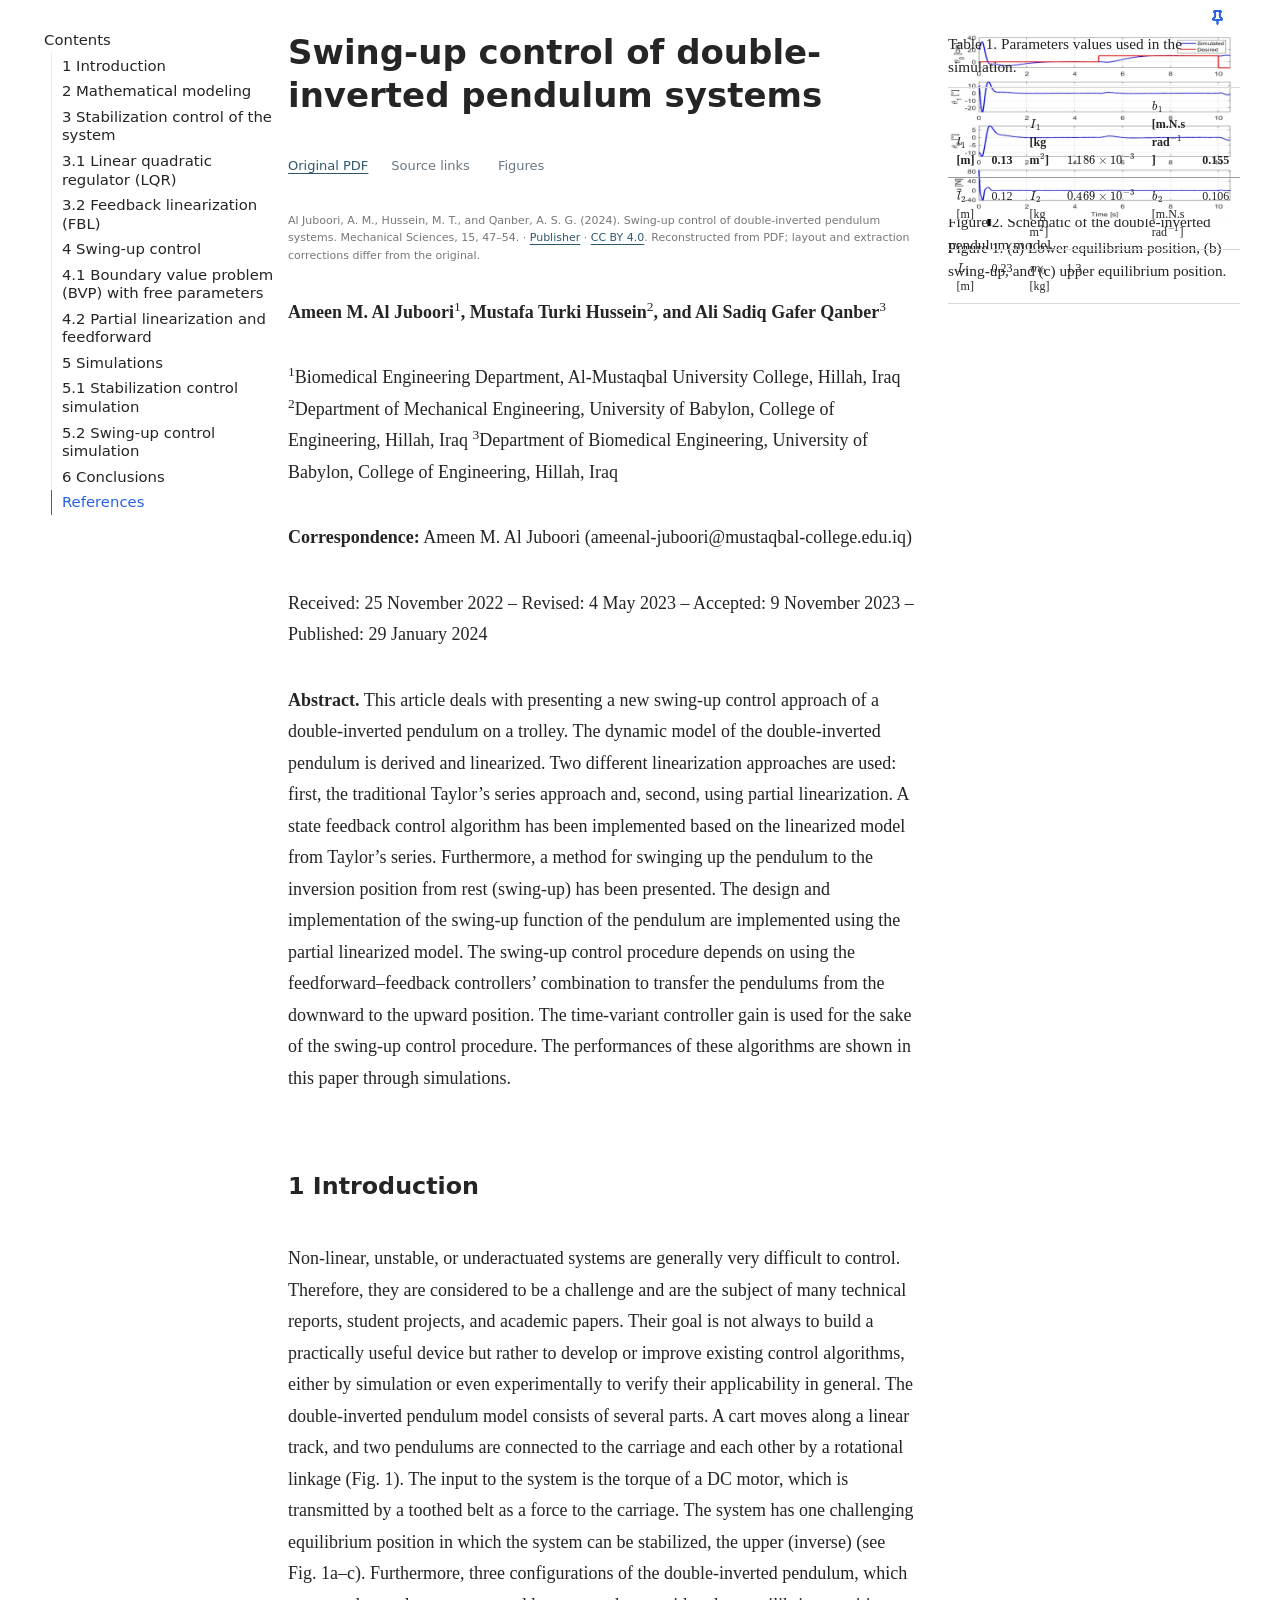
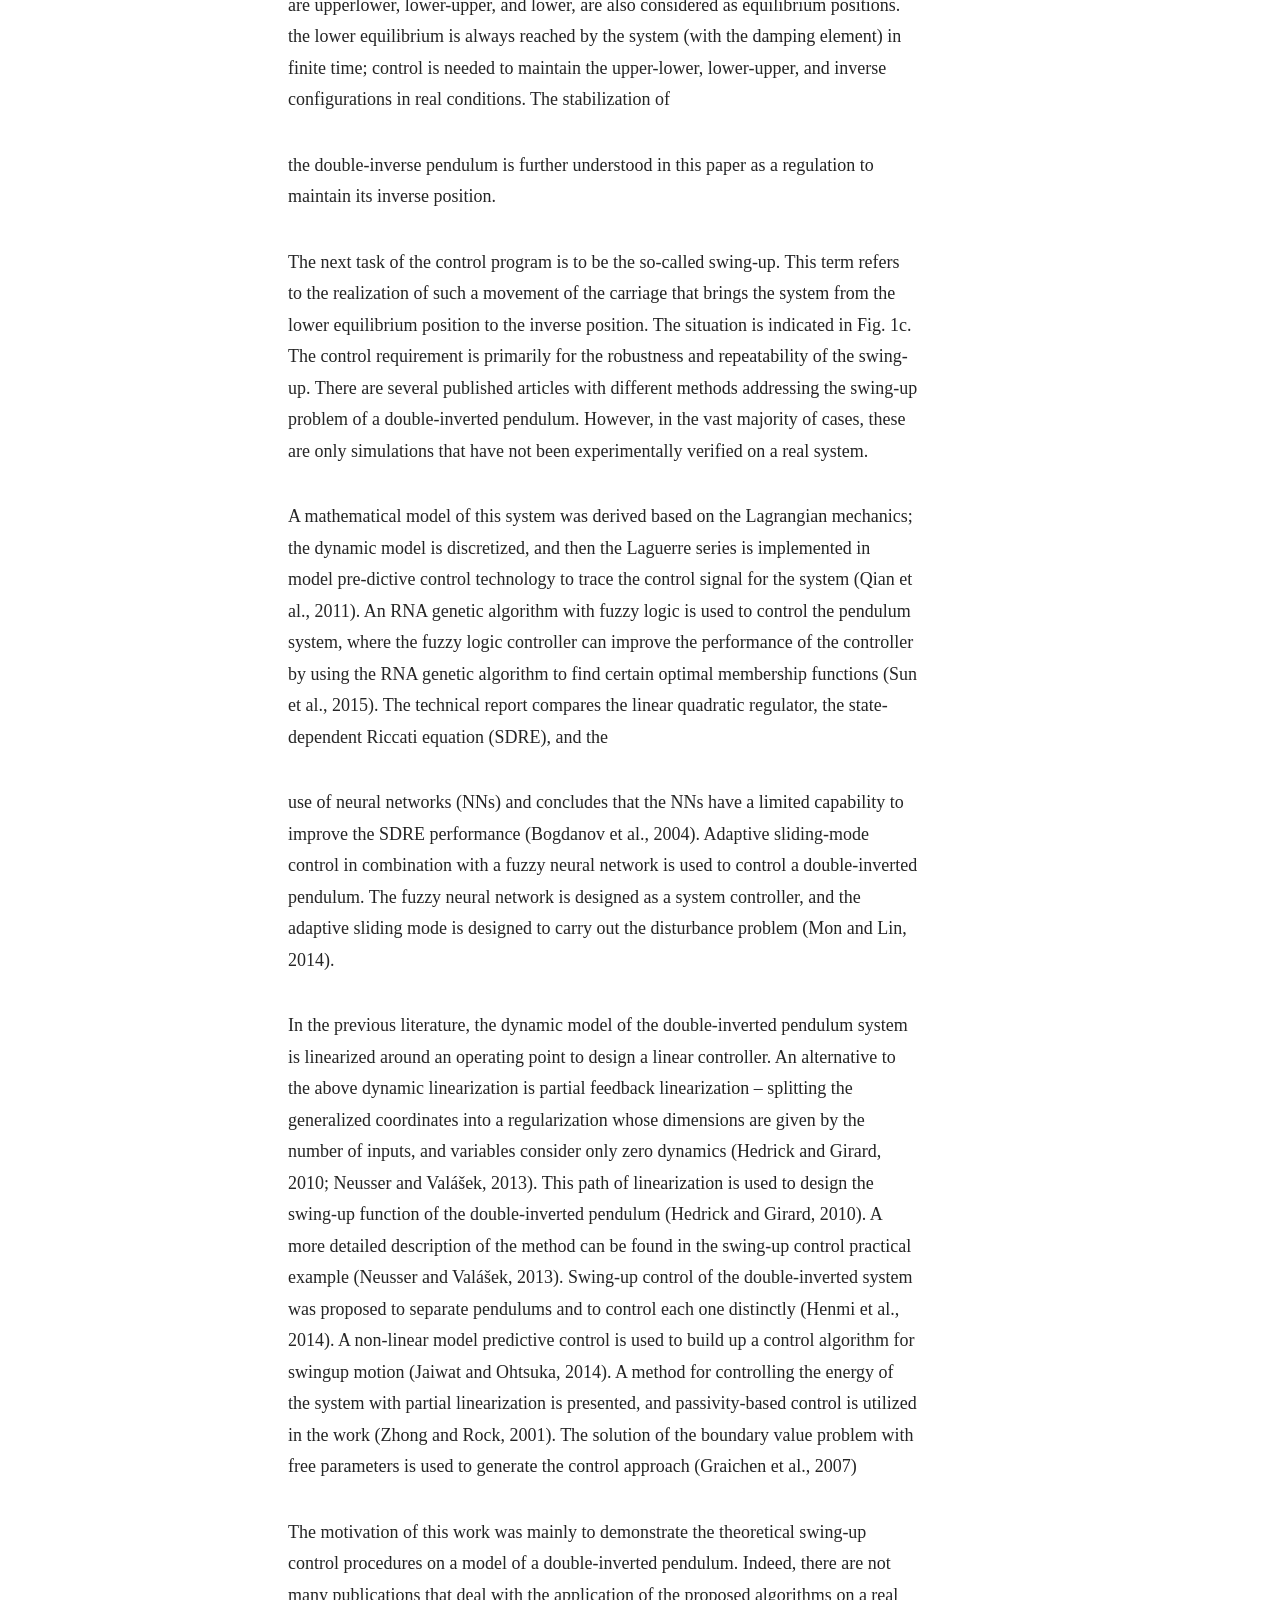
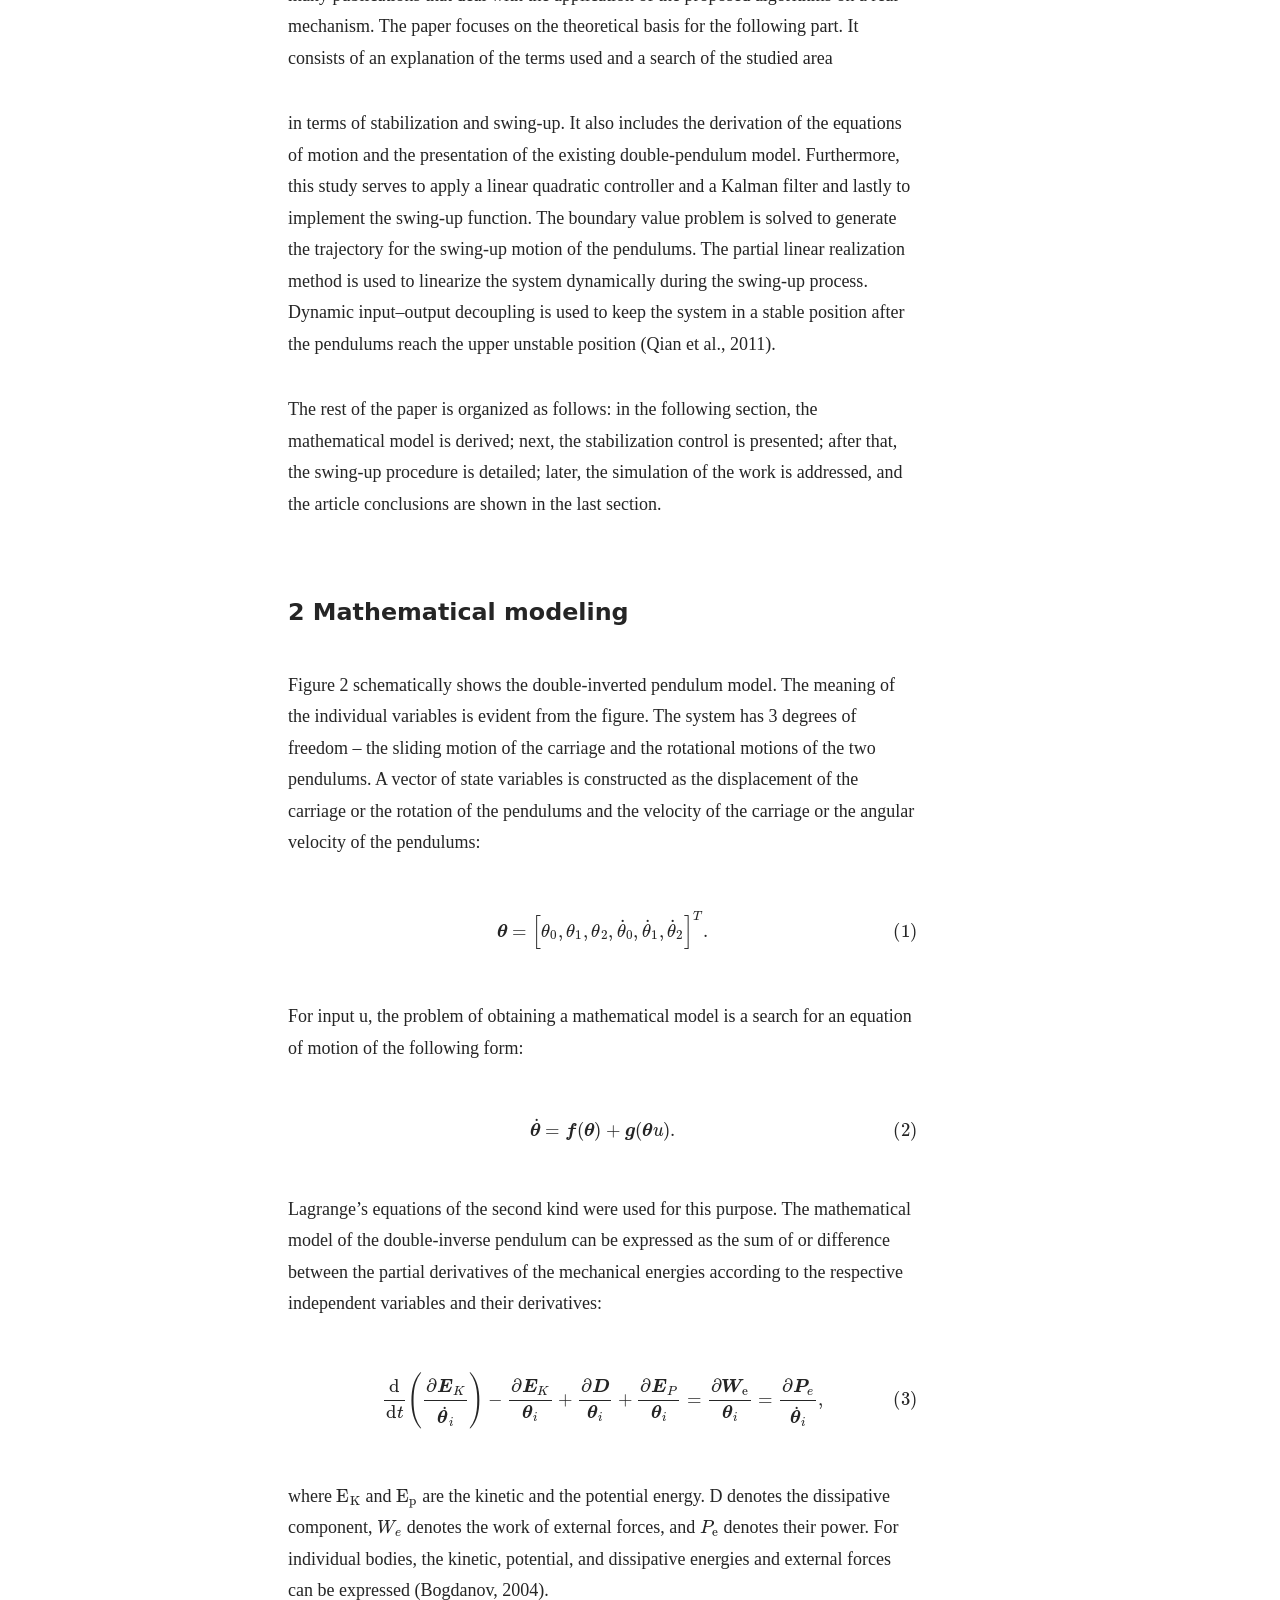
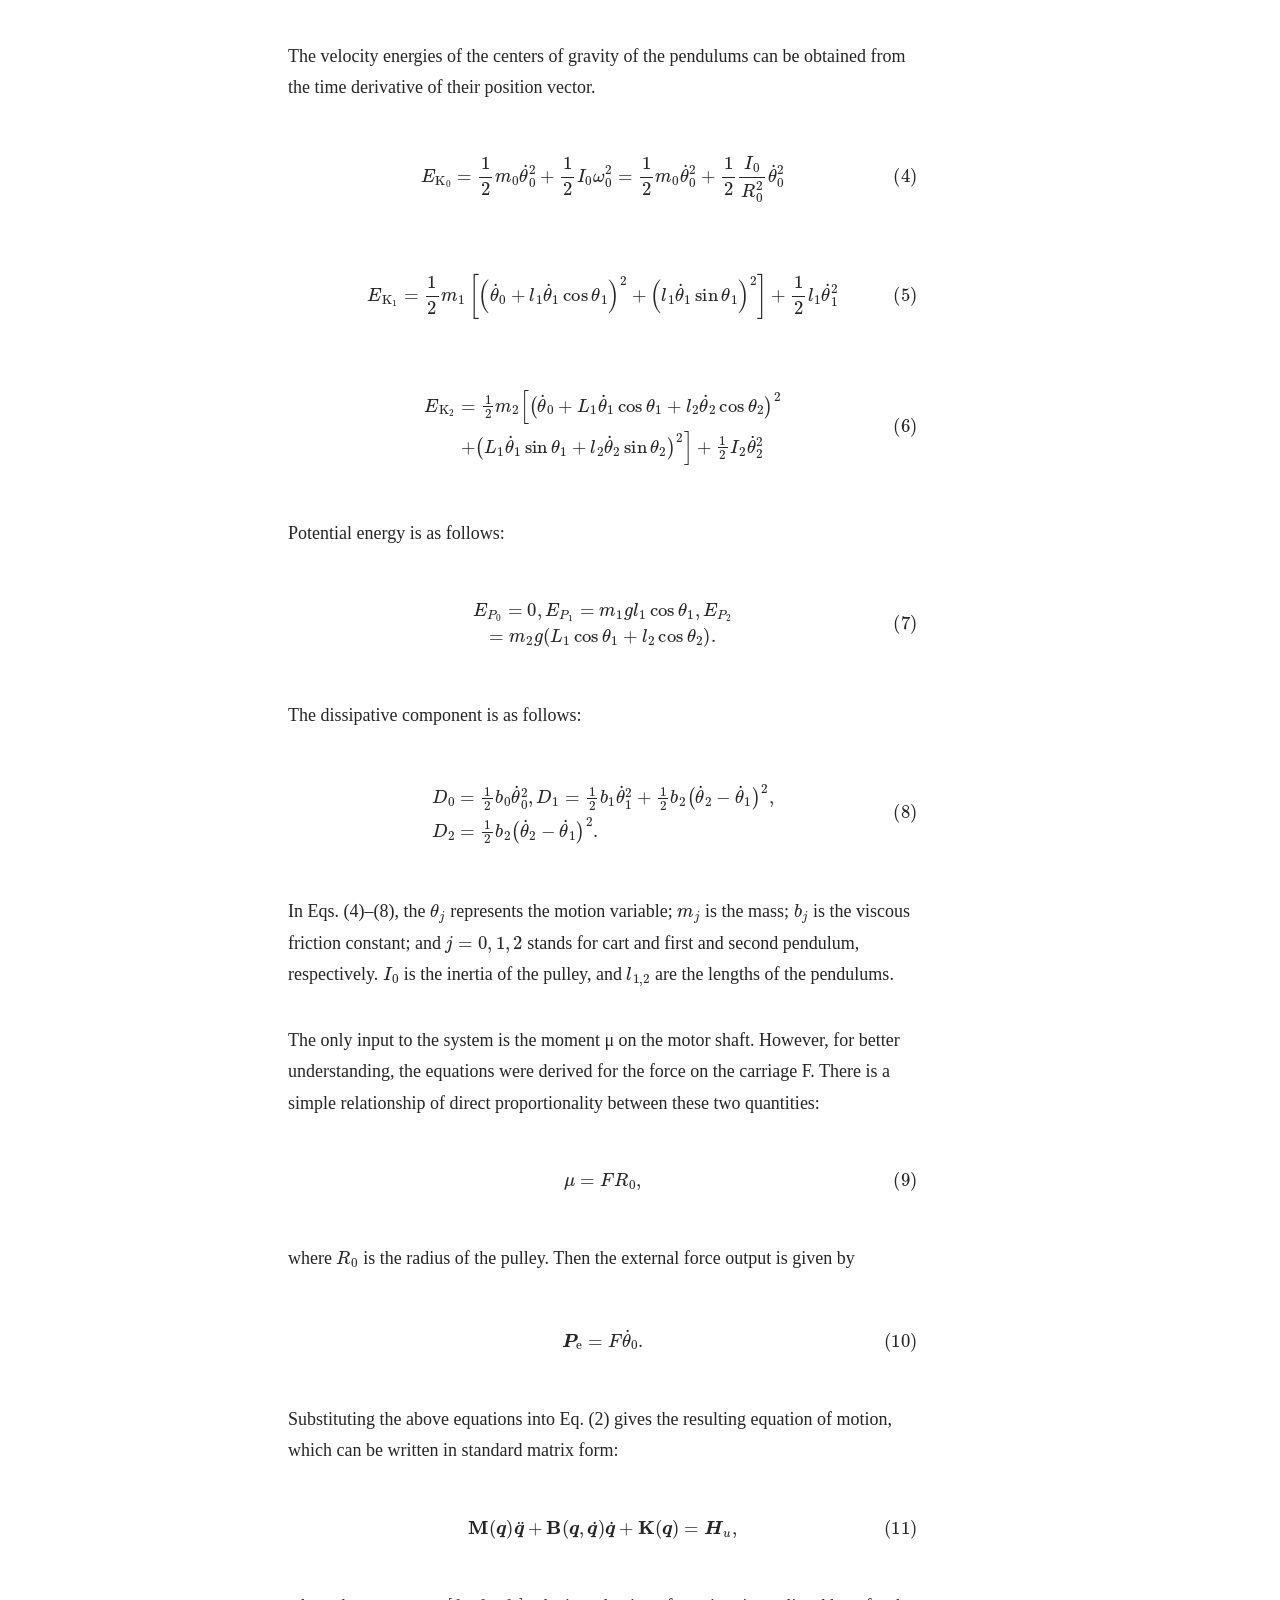
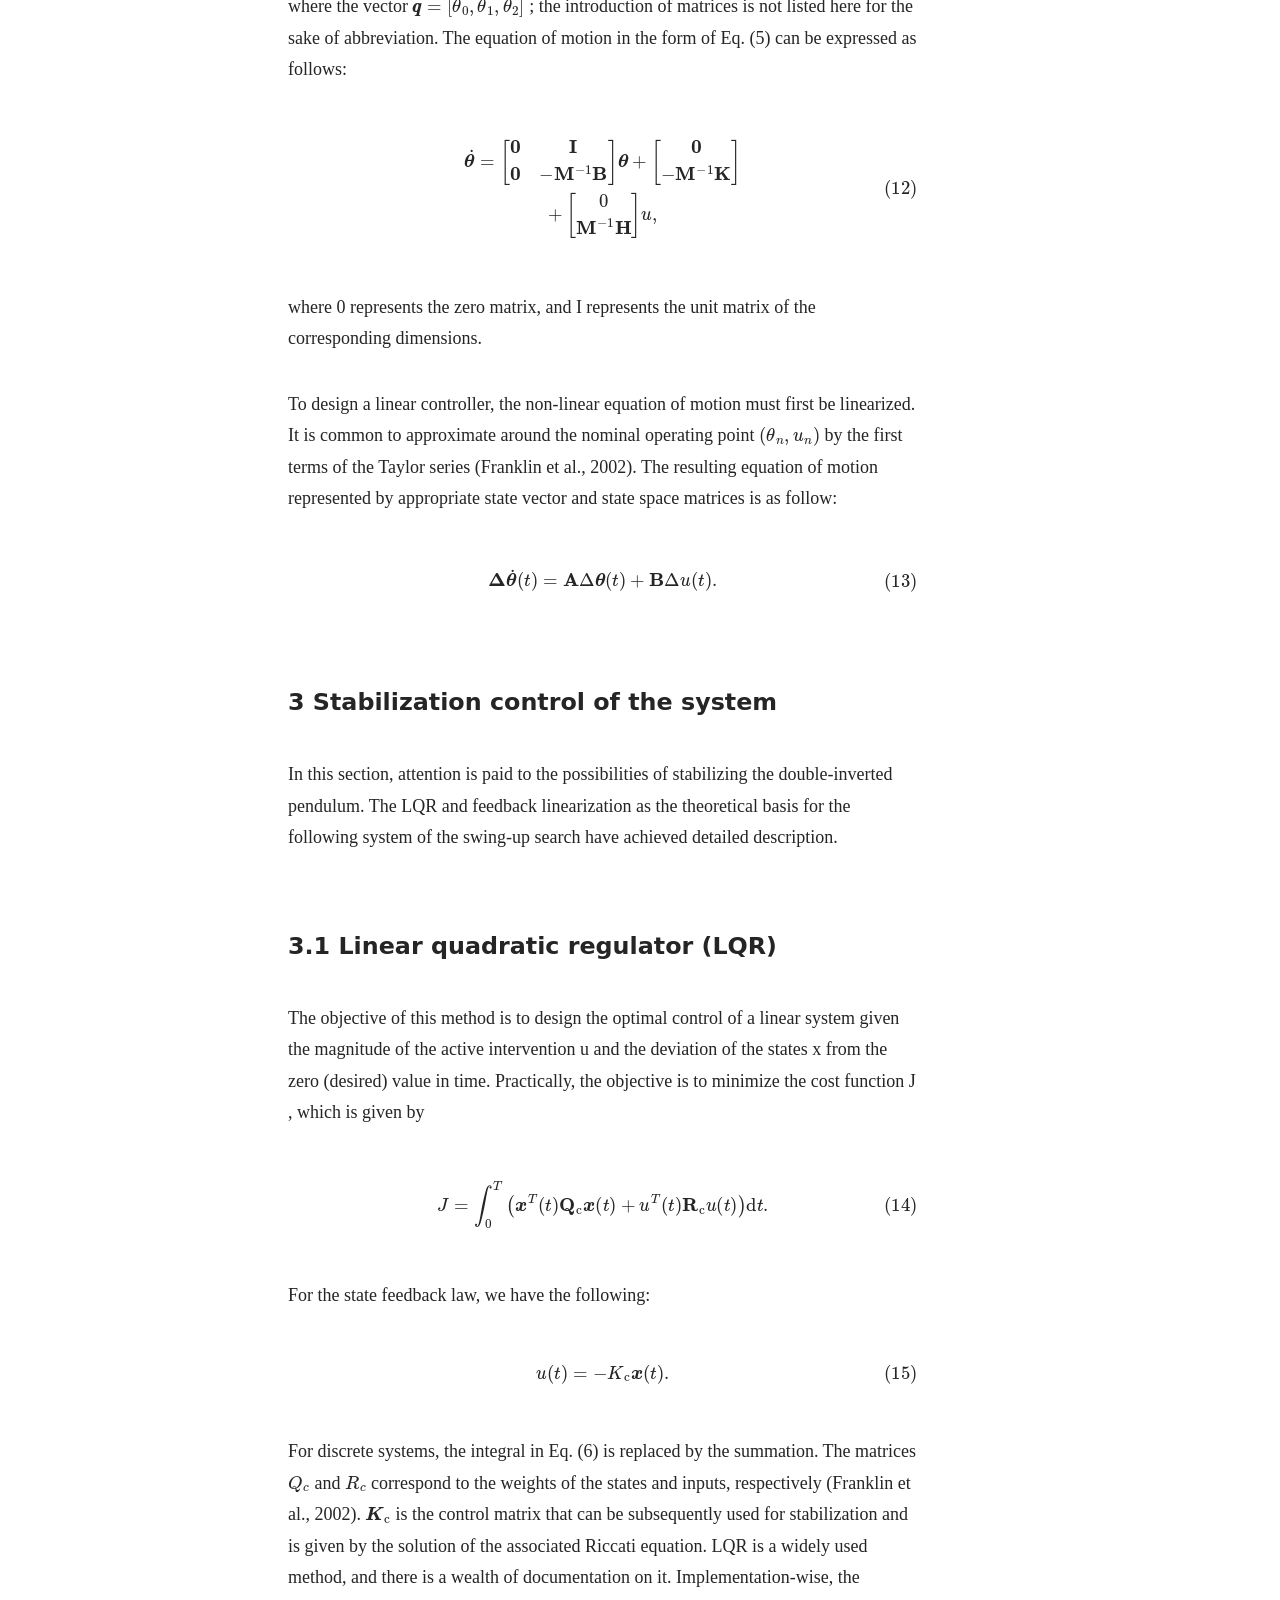
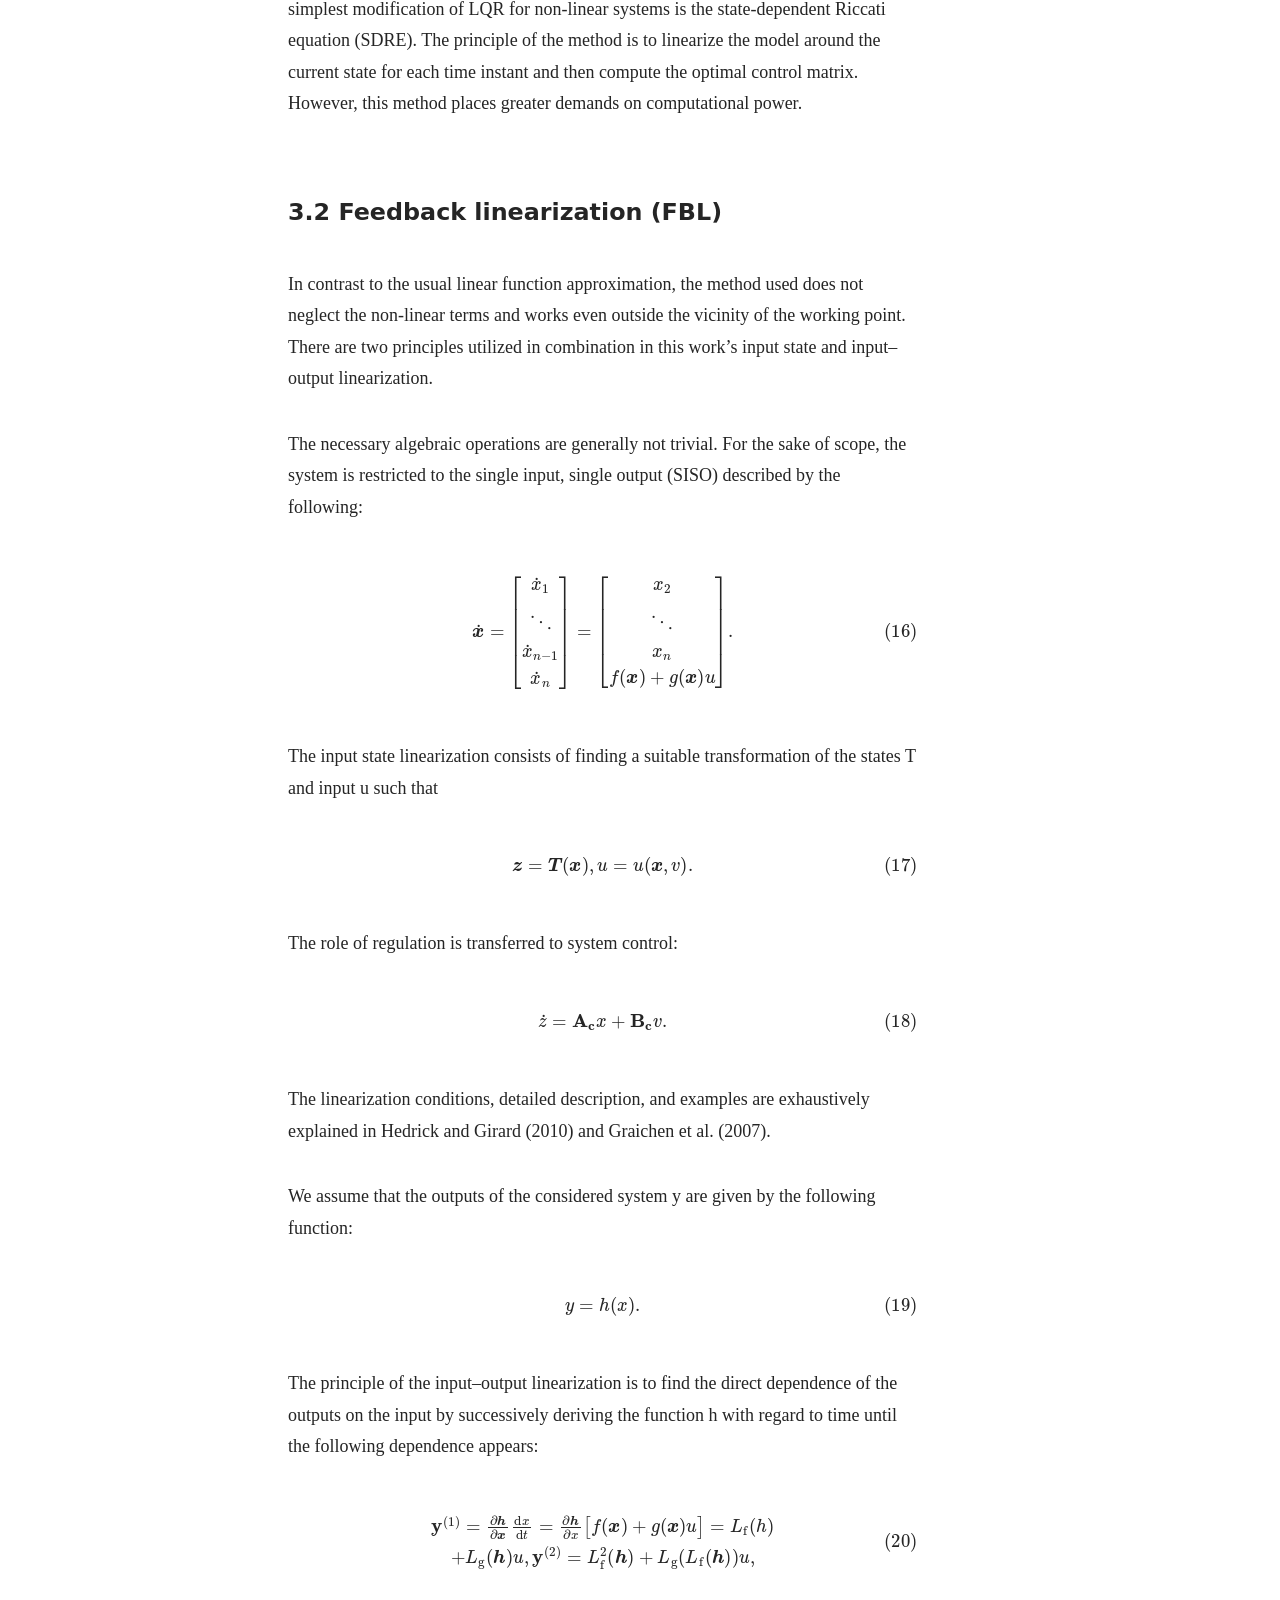
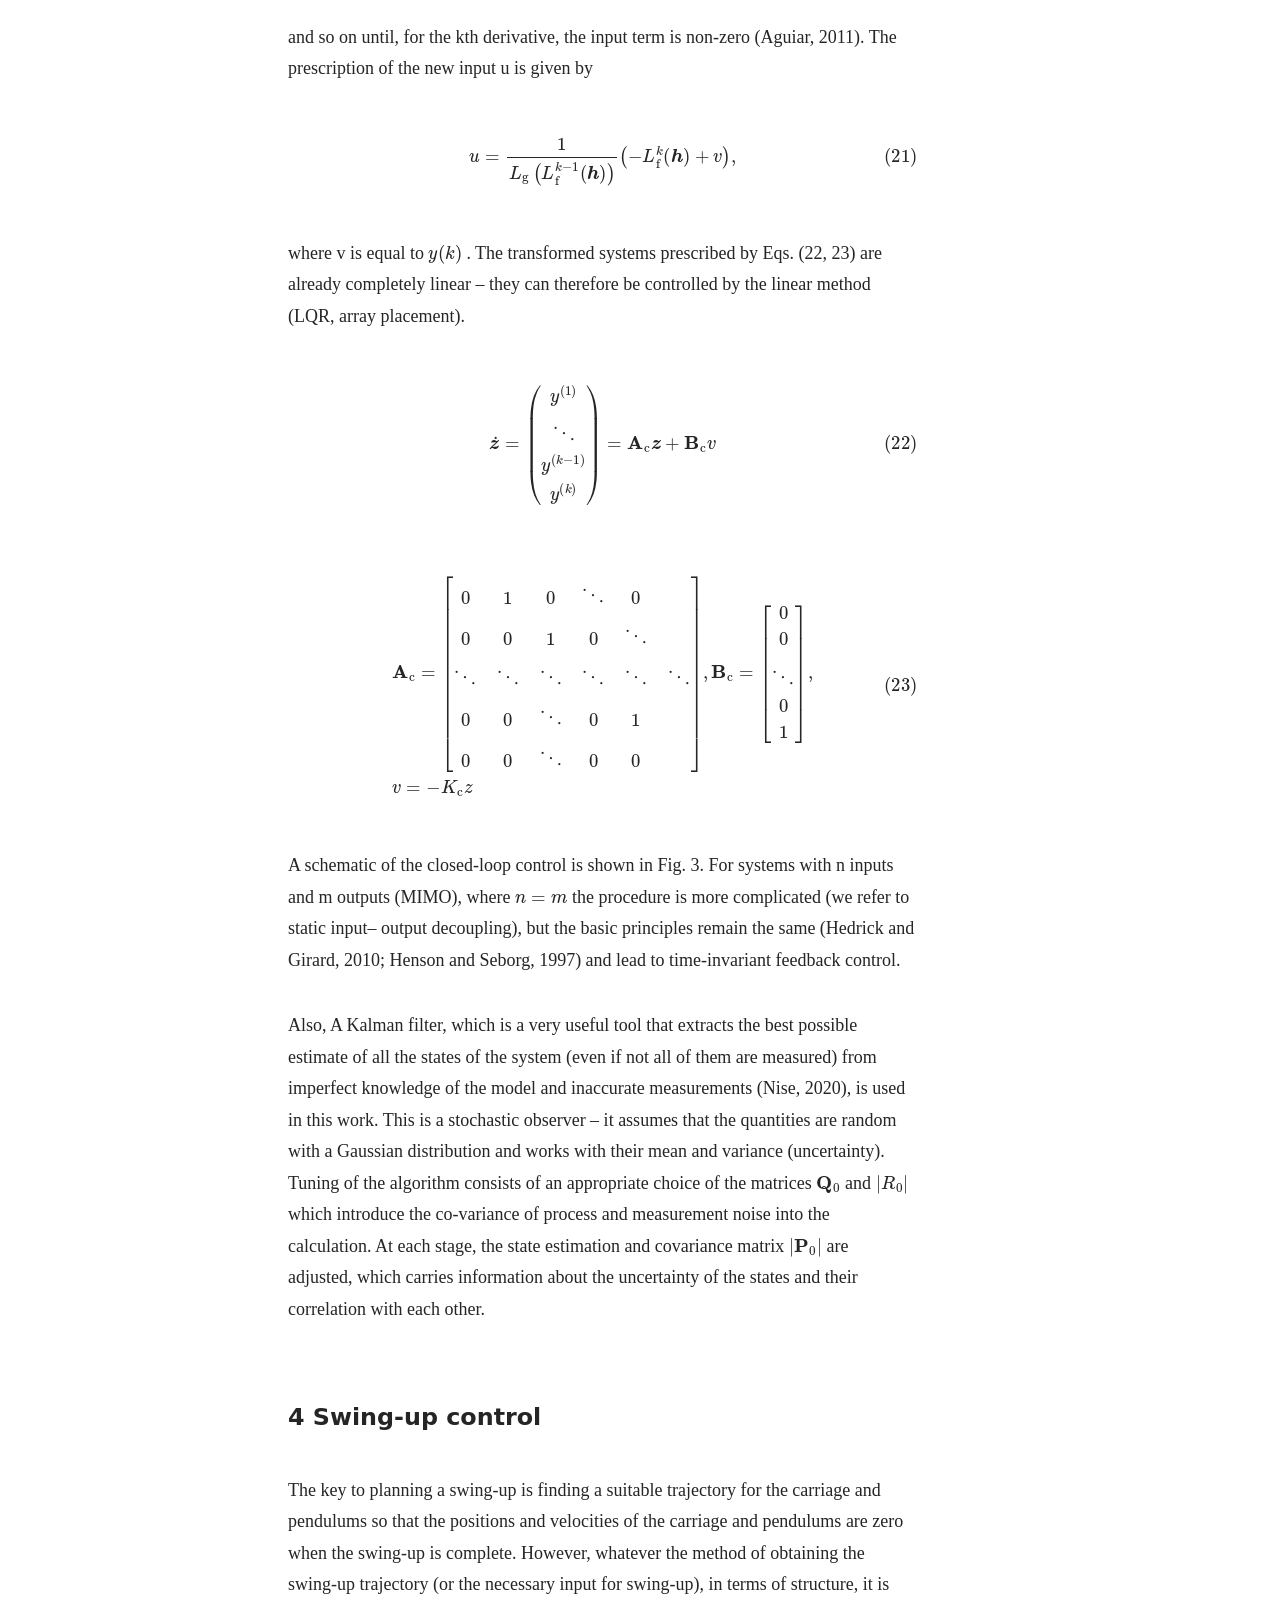
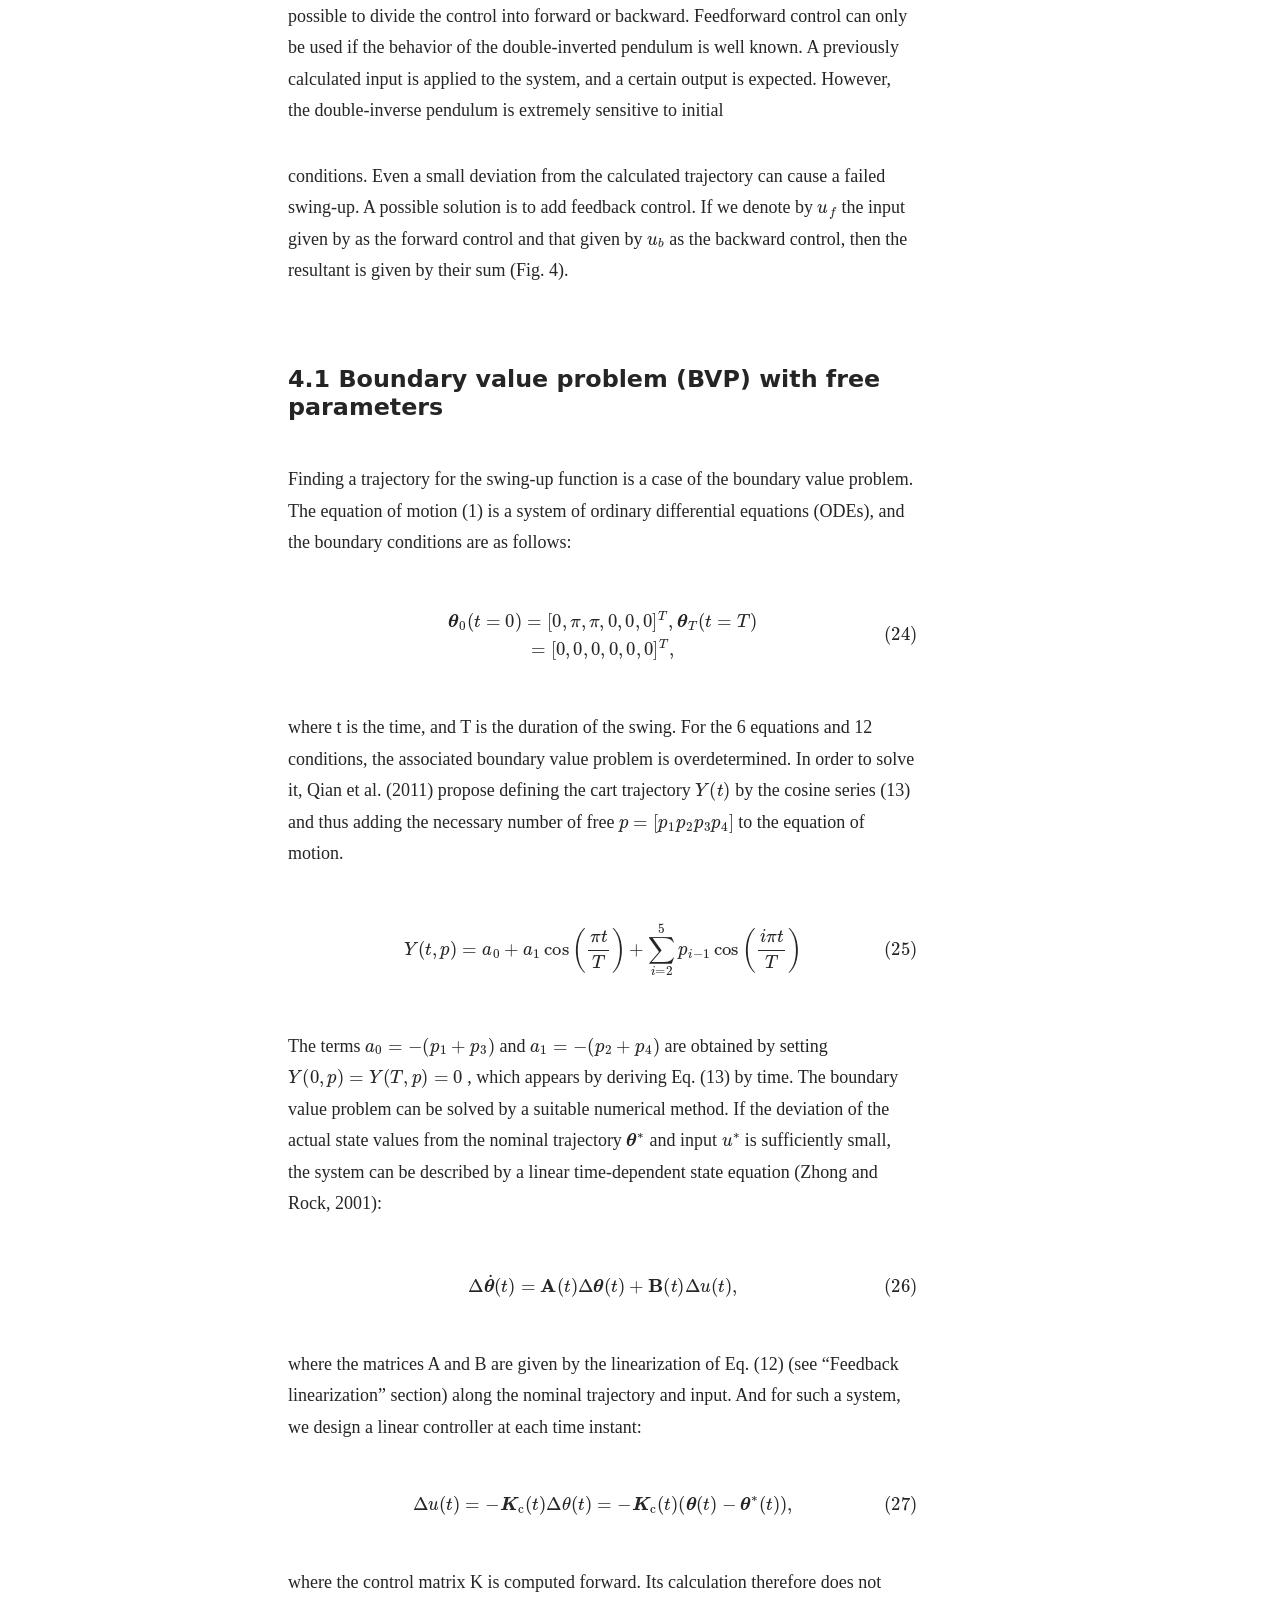
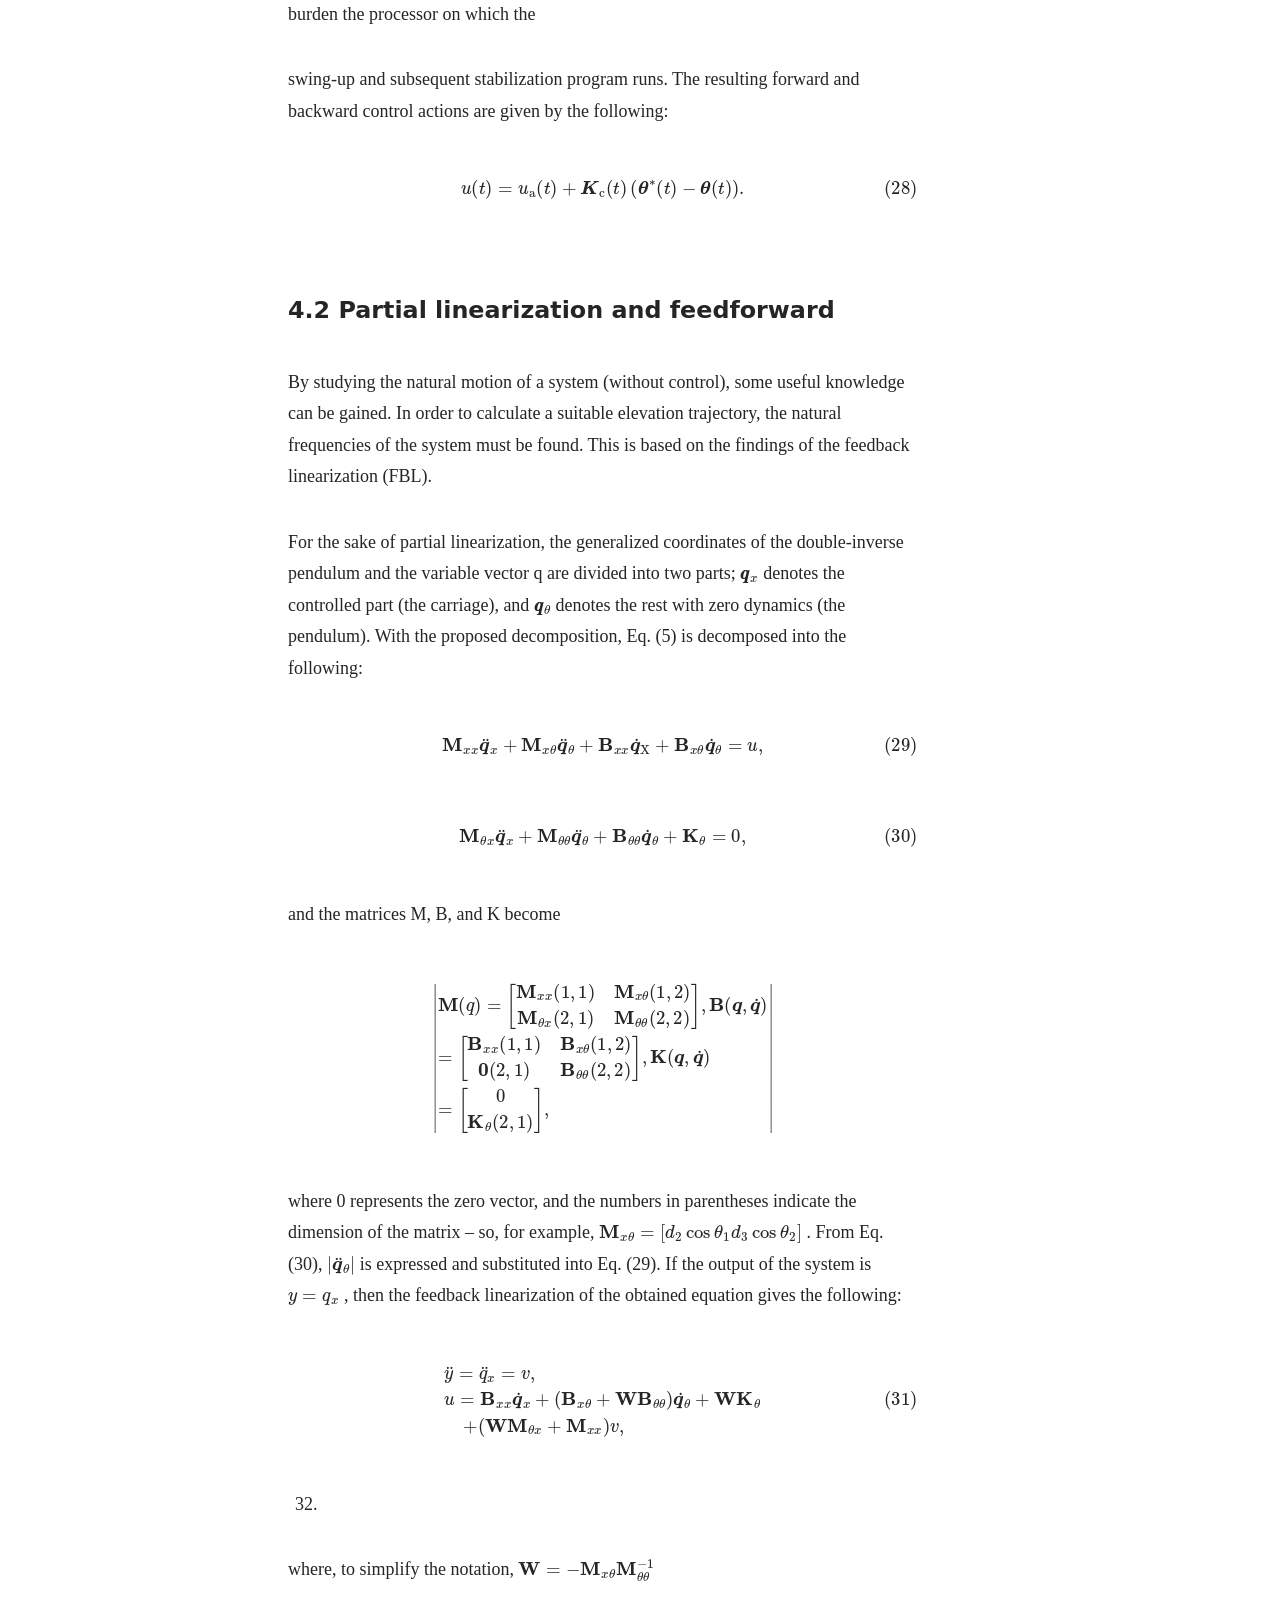
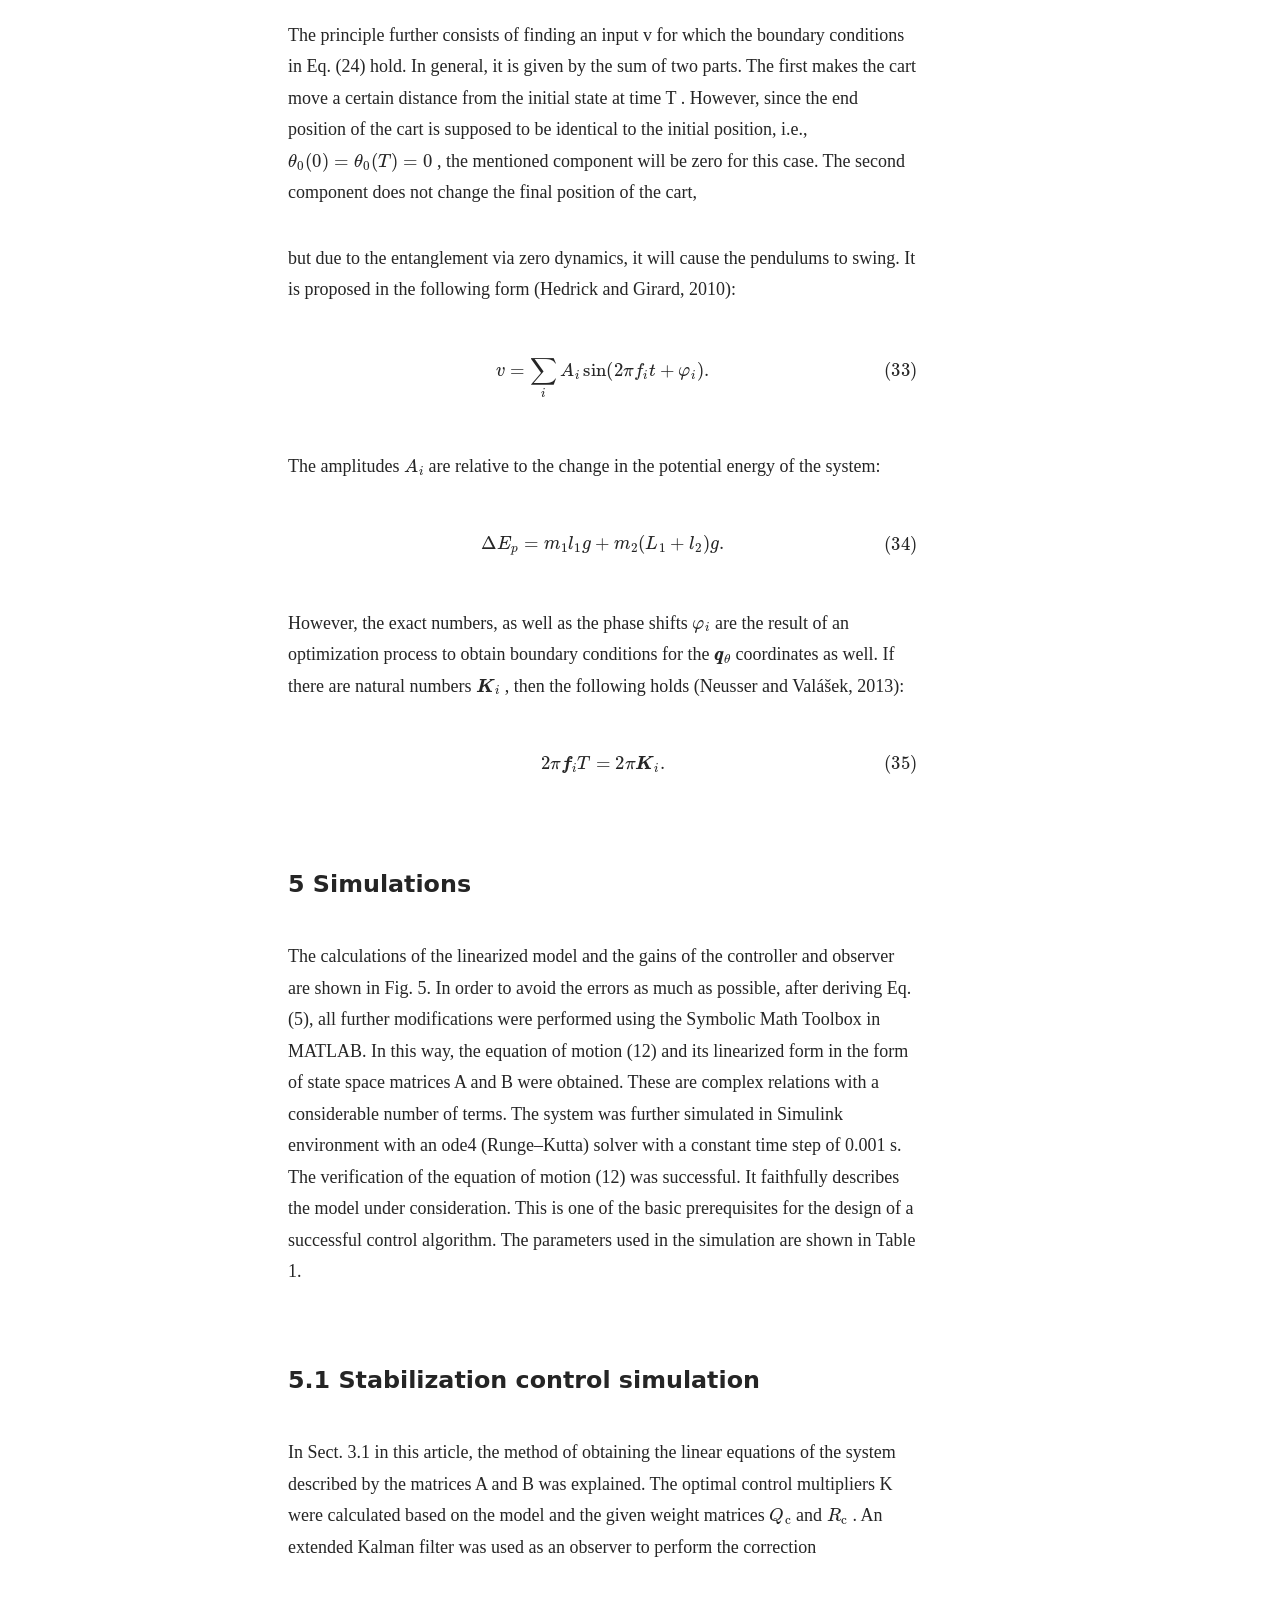
==== demo/index.html @ 45a0dd8e "Complete structured local reader, source inspection and licensed demo" ====
<!DOCTYPE html>
<html xmlns="http://www.w3.org/1999/xhtml" lang="en" xml:lang="en"><head>

<meta charset="utf-8">
<meta name="generator" content="quarto-1.10.18">

<meta name="viewport" content="width=device-width, initial-scale=1.0, user-scalable=yes">


<title>Swing-up control of double-inverted pendulum systems</title>
<style>
/* Default styles provided by pandoc.
** See https://pandoc.org/MANUAL.html#variables-for-html for config info.
*/
span.smallcaps{font-variant: small-caps;}
div.columns{display: flex; gap: 1.5em;}
div.column{flex: auto;}
@media screen {
div.columns{gap: min(4vw, 1.5em);}
div.column{overflow-x: auto;}
}
div.hanging-indent{margin-left: 1.5em; text-indent: -1.5em;}
ul.task-list{list-style: none;}
ul.task-list li input[type="checkbox"] {
  width: 0.8em;
  margin: 0 0.8em 0.2em -1em; /* quarto-specific, see https://github.com/quarto-dev/quarto-cli/issues/4556 */ 
  vertical-align: middle;
}
</style>


<script src="site_libs/quarto-nav/quarto-nav.js"></script>
<script src="site_libs/clipboard/clipboard.min.js"></script>
<script src="site_libs/quarto-search/autocomplete.umd.js"></script>
<script src="site_libs/quarto-search/fuse.min.js"></script>
<script src="site_libs/quarto-search/quarto-search.js"></script>
<meta name="quarto:offset" content="./">
<script src="site_libs/quarto-html/quarto.js" type="module"></script>
<script src="site_libs/quarto-html/tabsets/tabsets.js" type="module"></script>
<script src="site_libs/quarto-html/popper.min.js"></script>
<script src="site_libs/quarto-html/tippy.umd.min.js"></script>
<script src="site_libs/quarto-html/anchor.min.js"></script>
<link href="site_libs/quarto-html/tippy.css" rel="stylesheet">
<link href="site_libs/quarto-html/quarto-syntax-highlighting-64a204ab8560d761af7679ceaba22944.css" rel="stylesheet" id="quarto-text-highlighting-styles">
<script src="site_libs/bootstrap/bootstrap.min.js"></script>
<link href="site_libs/bootstrap/bootstrap-icons.css" rel="stylesheet">
<link href="site_libs/bootstrap/bootstrap-445b8638c3d06994fee0907d791121c4.min.css" rel="stylesheet" append-hash="true" id="quarto-bootstrap" data-mode="light">
<script src="site_libs/quarto-contrib/mechanics-margin-layout-1.0.0/margin-layout.js"></script>
<link href="site_libs/quarto-contrib/mechanics-margin-layout-1.0.0/margin-layout.css" rel="stylesheet">
<script id="quarto-search-options" type="application/json">{
  "location": "sidebar",
  "copy-button": false,
  "collapse-after": 3,
  "panel-placement": "start",
  "type": "textbox",
  "limit": 50,
  "keyboard-shortcut": [
    "f",
    "/",
    "s"
  ],
  "show-item-context": false,
  "language": {
    "search-no-results-text": "No results",
    "search-matching-documents-text": "matching documents",
    "search-copy-link-title": "Copy link to search",
    "search-hide-matches-text": "Hide additional matches",
    "search-more-match-text": "more match in this document",
    "search-more-matches-text": "more matches in this document",
    "search-clear-button-title": "Clear",
    "search-text-placeholder": "",
    "search-detached-cancel-button-title": "Cancel",
    "search-submit-button-title": "Submit",
    "search-label": "Search"
  }
}</script>

  
  <script defer="" src="vendor/mathjax/tex-chtml.js" type="text/javascript"></script>

<script type="text/javascript">
const typesetMath = (el) => {
  if (window.MathJax) {
    // MathJax Typeset
    window.MathJax.typeset([el]);
  } else if (window.katex) {
    // KaTeX Render
    var mathElements = el.getElementsByClassName("math");
    var macros = [];
    for (var i = 0; i < mathElements.length; i++) {
      var texText = mathElements[i].firstChild;
      if (mathElements[i].tagName == "SPAN" && texText && texText.data) {
        window.katex.render(texText.data, mathElements[i], {
          displayMode: mathElements[i].classList.contains('display'),
          throwOnError: false,
          macros: macros,
          fleqn: false
        });
      }
    }
  }
}
window.Quarto = {
  typesetMath
};
</script>

<link rel="stylesheet" href="reader.css">
</head>

<body class="floating quarto-light">

<div id="quarto-search-results"></div>
<!-- content -->
<div id="quarto-content" class="quarto-container page-columns page-rows-contents page-layout-article">
<!-- sidebar -->
  <nav id="quarto-sidebar" class="sidebar collapse collapse-horizontal quarto-sidebar-collapse-item sidebar-navigation floating overflow-auto">
    <nav id="TOC" role="doc-toc" class="toc-active">
    <h2 id="toc-title">Contents</h2>
   
  <ul>
  <li><a href="#introduction" id="toc-introduction" class="nav-link active" data-scroll-target="#introduction">1 Introduction</a></li>
  <li><a href="#mathematical-modeling" id="toc-mathematical-modeling" class="nav-link" data-scroll-target="#mathematical-modeling">2 Mathematical modeling</a></li>
  <li><a href="#stabilization-control-of-the-system" id="toc-stabilization-control-of-the-system" class="nav-link" data-scroll-target="#stabilization-control-of-the-system">3 Stabilization control of the system</a></li>
  <li><a href="#linear-quadratic-regulator-lqr" id="toc-linear-quadratic-regulator-lqr" class="nav-link" data-scroll-target="#linear-quadratic-regulator-lqr">3.1 Linear quadratic regulator (LQR)</a></li>
  <li><a href="#feedback-linearization-fbl" id="toc-feedback-linearization-fbl" class="nav-link" data-scroll-target="#feedback-linearization-fbl">3.2 Feedback linearization (FBL)</a></li>
  <li><a href="#swing-up-control" id="toc-swing-up-control" class="nav-link" data-scroll-target="#swing-up-control">4 Swing-up control</a></li>
  <li><a href="#boundary-value-problem-bvp-with-free-parameters" id="toc-boundary-value-problem-bvp-with-free-parameters" class="nav-link" data-scroll-target="#boundary-value-problem-bvp-with-free-parameters">4.1 Boundary value problem (BVP) with free parameters</a></li>
  <li><a href="#partial-linearization-and-feedforward" id="toc-partial-linearization-and-feedforward" class="nav-link" data-scroll-target="#partial-linearization-and-feedforward">4.2 Partial linearization and feedforward</a></li>
  <li><a href="#simulations" id="toc-simulations" class="nav-link" data-scroll-target="#simulations">5 Simulations</a></li>
  <li><a href="#stabilization-control-simulation" id="toc-stabilization-control-simulation" class="nav-link" data-scroll-target="#stabilization-control-simulation">5.1 Stabilization control simulation</a></li>
  <li><a href="#swing-up-control-simulation" id="toc-swing-up-control-simulation" class="nav-link" data-scroll-target="#swing-up-control-simulation">5.2 Swing-up control simulation</a></li>
  <li><a href="#conclusions" id="toc-conclusions" class="nav-link" data-scroll-target="#conclusions">6 Conclusions</a></li>
  <li><a href="#references" id="toc-references" class="nav-link" data-scroll-target="#references">References</a></li>
  </ul>
</nav>
</nav>
<div id="quarto-sidebar-glass" class="quarto-sidebar-collapse-item" data-bs-toggle="collapse" data-bs-target=".quarto-sidebar-collapse-item"></div>
<!-- margin-sidebar -->
    <div id="quarto-margin-sidebar" class="sidebar margin-sidebar zindex-bottom">
    </div>
<!-- main -->
<main class="content" id="quarto-document-content">

<header id="title-block-header" class="quarto-title-block default">
<div class="quarto-title">
<h1 class="title">Swing-up control of double-inverted pendulum systems</h1>
</div>



<div class="quarto-title-meta">

    
  
    
  </div>
  


</header>


<div class="reader-tools">
<a href="source.pdf">Original PDF</a><button id="toggle-sources">Source links</button><button id="show-figures">Figures</button>
</div>
<div class="attribution">
Al Juboori, A. M., Hussein, M. T., and Qanber, A. S. G. (2024). Swing-up control of double-inverted pendulum systems. Mechanical Sciences, 15, 47–54. · <a href="https://doi.org/10.5194/ms-15-47-2024">Publisher</a> · <a href="https://creativecommons.org/licenses/by/4.0/">CC BY 4.0</a>. Reconstructed from PDF; layout and extraction corrections differ from the original.
</div>
<div id="p1-b3-scope" class="margin-scope" data-margin-end="p1-b3-scope-margin-end-1">

</div>
<div id="p1-b3" class="paper-block" data-source-page="1">
<p><strong>Ameen M. Al Juboori</strong><sup>1</sup><strong>, Mustafa Turki Hussein</strong><sup>2</sup><strong>, and Ali Sadiq Gafer Qanber</strong><sup>3</sup></p>
<button class="source-button" data-block="p1-b3" aria-label="View source, page 1">
p.&nbsp;1
</button>
</div>
<div id="p1-b3-scope-margin-end-1" class="margin-scope-end">

</div>
<div id="p1-b4-scope" class="margin-scope" data-margin-end="p1-b4-scope-margin-end-2">

</div>
<div id="p1-b4" class="paper-block" data-source-page="1">
<p><sup>1</sup>Biomedical Engineering Department, Al-Mustaqbal University College, Hillah, Iraq <sup>2</sup>Department of Mechanical Engineering, University of Babylon, College of Engineering, Hillah, Iraq <sup>3</sup>Department of Biomedical Engineering, University of Babylon, College of Engineering, Hillah, Iraq</p>
<button class="source-button" data-block="p1-b4" aria-label="View source, page 1">
p.&nbsp;1
</button>
</div>
<div id="p1-b4-scope-margin-end-2" class="margin-scope-end">

</div>
<div id="p1-b5-scope" class="margin-scope" data-margin-end="p1-b5-scope-margin-end-3">

</div>
<div id="p1-b5" class="paper-block" data-source-page="1">
<p><strong>Correspondence:</strong> Ameen M. Al Juboori (ameenal-juboori@mustaqbal-college.edu.iq)</p>
<button class="source-button" data-block="p1-b5" aria-label="View source, page 1">
p.&nbsp;1
</button>
</div>
<div id="p1-b5-scope-margin-end-3" class="margin-scope-end">

</div>
<div id="p1-b6-scope" class="margin-scope" data-margin-end="p1-b6-scope-margin-end-4">

</div>
<div id="p1-b6" class="paper-block" data-source-page="1">
<p>Received: 25 November 2022 – Revised: 4 May 2023 – Accepted: 9 November 2023 – Published: 29 January 2024</p>
<button class="source-button" data-block="p1-b6" aria-label="View source, page 1">
p.&nbsp;1
</button>
</div>
<div id="p1-b6-scope-margin-end-4" class="margin-scope-end">

</div>
<div id="p1-b7-scope" class="margin-scope" data-margin-end="p1-b7-scope-margin-end-5">

</div>
<div id="p1-b7" class="paper-block" data-source-page="1">
<p><strong>Abstract.</strong> This article deals with presenting a new swing-up control approach of a double-inverted pendulum on a trolley. The dynamic model of the double-inverted pendulum is derived and linearized. Two different linearization approaches are used: first, the traditional Taylor’s series approach and, second, using partial linearization. A state feedback control algorithm has been implemented based on the linearized model from Taylor’s series. Furthermore, a method for swinging up the pendulum to the inversion position from rest (swing-up) has been presented. The design and implementation of the swing-up function of the pendulum are implemented using the partial linearized model. The swing-up control procedure depends on using the feedforward–feedback controllers’ combination to transfer the pendulums from the downward to the upward position. The time-variant controller gain is used for the sake of the swing-up control procedure. The performances of these algorithms are shown in this paper through simulations.</p>
<button class="source-button" data-block="p1-b7" aria-label="View source, page 1">
p.&nbsp;1
</button>
</div>
<div id="p1-b7-scope-margin-end-5" class="margin-scope-end">

</div>
<div id="p1-b8" class="paper-block" data-source-page="1">
<section id="introduction" class="level2">
<h2 class="anchored" data-anchor-id="introduction">1 Introduction</h2>
<button class="source-button" data-block="p1-b8" aria-label="View source, page 1">
p.&nbsp;1
</button>
</section>
</div>
<div id="p1-b9-scope" class="margin-scope" data-margin-end="p1-b9-scope-margin-end-6">

</div>
<div id="p1-b9" class="paper-block" data-source-page="1">
<p>Non-linear, unstable, or underactuated systems are generally very difficult to control. Therefore, they are considered to be a challenge and are the subject of many technical reports, student projects, and academic papers. Their goal is not always to build a practically useful device but rather to develop or improve existing control algorithms, either by simulation or even experimentally to verify their applicability in general. The double-inverted pendulum model consists of several parts. A cart moves along a linear track, and two pendulums are connected to the carriage and each other by a rotational linkage (Fig. 1). The input to the system is the torque of a DC motor, which is transmitted by a toothed belt as a force to the carriage. The system has one challenging equilibrium position in which the system can be stabilized, the upper (inverse) (see Fig. 1a–c). Furthermore, three configurations of the double-inverted pendulum, which are upperlower, lower-upper, and lower, are also considered as equilibrium positions. the lower equilibrium is always reached by the system (with the damping element) in finite time; control is needed to maintain the upper-lower, lower-upper, and inverse configurations in real conditions. The stabilization of</p>
<button class="source-button" data-block="p1-b9" aria-label="View source, page 1">
p.&nbsp;1
</button>
</div>
<div id="p1-b9-scope-margin-end-6" class="margin-scope-end">

</div>
<div id="p1-b10-scope" class="margin-scope" data-margin-end="p1-b10-scope-margin-end-7">

</div>
<div id="p1-b10" class="paper-block" data-source-page="1">
<p>the double-inverse pendulum is further understood in this paper as a regulation to maintain its inverse position.</p>
<button class="source-button" data-block="p1-b10" aria-label="View source, page 1">
p.&nbsp;1
</button>
</div>
<div id="p1-b10-scope-margin-end-7" class="margin-scope-end">

</div>
<div id="p1-b11-scope" class="margin-scope" data-margin-end="p1-b11-scope-margin-end-8">

</div>
<div id="p1-b11" class="paper-block" data-source-page="1">
<p>The next task of the control program is to be the so-called swing-up. This term refers to the realization of such a movement of the carriage that brings the system from the lower equilibrium position to the inverse position. The situation is indicated in Fig. 1c. The control requirement is primarily for the robustness and repeatability of the swing-up. There are several published articles with different methods addressing the swing-up problem of a double-inverted pendulum. However, in the vast majority of cases, these are only simulations that have not been experimentally verified on a real system.</p>
<button class="source-button" data-block="p1-b11" aria-label="View source, page 1">
p.&nbsp;1
</button>
</div>
<div id="p1-b11-scope-margin-end-8" class="margin-scope-end">

</div>
<div id="p1-b12-scope" class="margin-scope" data-margin-end="p1-b12-scope-margin-end-9">

</div>
<div id="p1-b12" class="paper-block" data-source-page="1">
<p>A mathematical model of this system was derived based on the Lagrangian mechanics; the dynamic model is discretized, and then the Laguerre series is implemented in model pre-dictive control technology to trace the control signal for the system (Qian et al., 2011). An RNA genetic algorithm with fuzzy logic is used to control the pendulum system, where the fuzzy logic controller can improve the performance of the controller by using the RNA genetic algorithm to find certain optimal membership functions (Sun et al., 2015). The technical report compares the linear quadratic regulator, the state-dependent Riccati equation (SDRE), and the</p>
<button class="source-button" data-block="p1-b12" aria-label="View source, page 1">
p.&nbsp;1
</button>
</div>
<div id="p1-b12-scope-margin-end-9" class="margin-scope-end">

</div>
<div id="p2-b2" class="paper-block margin-item" data-source-page="2" data-margin-for="p1-b9-scope">
<p><img src="images/page_1_image_2.jpg" class="img-fluid"></p>
<p>Figure 1. (a) Lower equilibrium position, (b) swing-up, and (c) upper equilibrium position.</p>
<button class="source-button" data-block="p2-b2" aria-label="View source, page 2">
p.&nbsp;2
</button>
</div>
<div id="p2-b3-scope" class="margin-scope" data-margin-end="p2-b3-scope-margin-end-10">

</div>
<div id="p2-b3" class="paper-block" data-source-page="2">
<p>use of neural networks (NNs) and concludes that the NNs have a limited capability to improve the SDRE performance (Bogdanov et al., 2004). Adaptive sliding-mode control in combination with a fuzzy neural network is used to control a double-inverted pendulum. The fuzzy neural network is designed as a system controller, and the adaptive sliding mode is designed to carry out the disturbance problem (Mon and Lin, 2014).</p>
<button class="source-button" data-block="p2-b3" aria-label="View source, page 2">
p.&nbsp;2
</button>
</div>
<div id="p2-b3-scope-margin-end-10" class="margin-scope-end">

</div>
<div id="p2-b4-scope" class="margin-scope" data-margin-end="p2-b4-scope-margin-end-11">

</div>
<div id="p2-b4" class="paper-block" data-source-page="2">
<p>In the previous literature, the dynamic model of the double-inverted pendulum system is linearized around an operating point to design a linear controller. An alternative to the above dynamic linearization is partial feedback linearization – splitting the generalized coordinates into a regularization whose dimensions are given by the number of inputs, and variables consider only zero dynamics (Hedrick and Girard, 2010; Neusser and Valášek, 2013). This path of linearization is used to design the swing-up function of the double-inverted pendulum (Hedrick and Girard, 2010). A more detailed description of the method can be found in the swing-up control practical example (Neusser and Valášek, 2013). Swing-up control of the double-inverted system was proposed to separate pendulums and to control each one distinctly (Henmi et al., 2014). A non-linear model predictive control is used to build up a control algorithm for swingup motion (Jaiwat and Ohtsuka, 2014). A method for controlling the energy of the system with partial linearization is presented, and passivity-based control is utilized in the work (Zhong and Rock, 2001). The solution of the boundary value problem with free parameters is used to generate the control approach (Graichen et al., 2007)</p>
<button class="source-button" data-block="p2-b4" aria-label="View source, page 2">
p.&nbsp;2
</button>
</div>
<div id="p2-b4-scope-margin-end-11" class="margin-scope-end">

</div>
<div id="p2-b5-scope" class="margin-scope" data-margin-end="p2-b5-scope-margin-end-12">

</div>
<div id="p2-b5" class="paper-block" data-source-page="2">
<p>The motivation of this work was mainly to demonstrate the theoretical swing-up control procedures on a model of a double-inverted pendulum. Indeed, there are not many publications that deal with the application of the proposed algorithms on a real mechanism. The paper focuses on the theoretical basis for the following part. It consists of an explanation of the terms used and a search of the studied area</p>
<button class="source-button" data-block="p2-b5" aria-label="View source, page 2">
p.&nbsp;2
</button>
</div>
<div id="p2-b5-scope-margin-end-12" class="margin-scope-end">

</div>
<div id="p2-b6-scope" class="margin-scope" data-margin-end="p2-b6-scope-margin-end-13">

</div>
<div id="p2-b6" class="paper-block" data-source-page="2">
<p>in terms of stabilization and swing-up. It also includes the derivation of the equations of motion and the presentation of the existing double-pendulum model. Furthermore, this study serves to apply a linear quadratic controller and a Kalman filter and lastly to implement the swing-up function. The boundary value problem is solved to generate the trajectory for the swing-up motion of the pendulums. The partial linear realization method is used to linearize the system dynamically during the swing-up process. Dynamic input–output decoupling is used to keep the system in a stable position after the pendulums reach the upper unstable position (Qian et al., 2011).</p>
<button class="source-button" data-block="p2-b6" aria-label="View source, page 2">
p.&nbsp;2
</button>
</div>
<div id="p2-b6-scope-margin-end-13" class="margin-scope-end">

</div>
<div id="p2-b7-scope" class="margin-scope" data-margin-end="p2-b7-scope-margin-end-14">

</div>
<div id="p2-b7" class="paper-block" data-source-page="2">
<p>The rest of the paper is organized as follows: in the following section, the mathematical model is derived; next, the stabilization control is presented; after that, the swing-up procedure is detailed; later, the simulation of the work is addressed, and the article conclusions are shown in the last section.</p>
<button class="source-button" data-block="p2-b7" aria-label="View source, page 2">
p.&nbsp;2
</button>
</div>
<div id="p2-b7-scope-margin-end-14" class="margin-scope-end">

</div>
<div id="p2-b8" class="paper-block" data-source-page="2">
<section id="mathematical-modeling" class="level2">
<h2 class="anchored" data-anchor-id="mathematical-modeling">2 Mathematical modeling</h2>
<button class="source-button" data-block="p2-b8" aria-label="View source, page 2">
p.&nbsp;2
</button>
</section>
</div>
<div id="p2-b9-scope" class="margin-scope" data-margin-end="p2-b9-scope-margin-end-15">

</div>
<div id="p2-b9" class="paper-block" data-source-page="2">
<p>Figure 2 schematically shows the double-inverted pendulum model. The meaning of the individual variables is evident from the figure. The system has 3 degrees of freedom – the sliding motion of the carriage and the rotational motions of the two pendulums. A vector of state variables is constructed as the displacement of the carriage or the rotation of the pendulums and the velocity of the carriage or the angular velocity of the pendulums:</p>
<button class="source-button" data-block="p2-b9" aria-label="View source, page 2">
p.&nbsp;2
</button>
</div>
<div id="p2-b9-scope-margin-end-15" class="margin-scope-end">

</div>
<div id="p2-b10" class="paper-block" data-source-page="2" data-equation-image="images/page_1_equation_11.jpg">
<p><span class="math display">\[
\boldsymbol {\theta} = \left[ \theta_ {0}, \theta_ {1}, \theta_ {2}, \dot {\theta} _ {0}, \dot {\theta} _ {1}, \dot {\theta} _ {2} \right] ^ {T}.\tag{1}
\]</span></p>
<button class="source-button" data-block="p2-b10" aria-label="View source, page 2">
p.&nbsp;2
</button>
</div>
<div id="p2-b11-scope" class="margin-scope" data-margin-end="p2-b11-scope-margin-end-16">

</div>
<div id="p2-b11" class="paper-block" data-source-page="2">
<p>For input u, the problem of obtaining a mathematical model is a search for an equation of motion of the following form:</p>
<button class="source-button" data-block="p2-b11" aria-label="View source, page 2">
p.&nbsp;2
</button>
</div>
<div id="p2-b11-scope-margin-end-16" class="margin-scope-end">

</div>
<div id="p2-b12" class="paper-block" data-source-page="2" data-equation-image="images/page_1_equation_13.jpg">
<p><span class="math display">\[
\dot {\boldsymbol {\theta}} = \boldsymbol {f} (\boldsymbol {\theta}) + \boldsymbol {g} (\boldsymbol {\theta} u).\tag{2}
\]</span></p>
<button class="source-button" data-block="p2-b12" aria-label="View source, page 2">
p.&nbsp;2
</button>
</div>
<div id="p2-b13-scope" class="margin-scope" data-margin-end="p2-b13-scope-margin-end-17">

</div>
<div id="p2-b13" class="paper-block" data-source-page="2">
<p>Lagrange’s equations of the second kind were used for this purpose. The mathematical model of the double-inverse pendulum can be expressed as the sum of or difference between the partial derivatives of the mechanical energies according to the respective independent variables and their derivatives:</p>
<button class="source-button" data-block="p2-b13" aria-label="View source, page 2">
p.&nbsp;2
</button>
</div>
<div id="p2-b13-scope-margin-end-17" class="margin-scope-end">

</div>
<div id="p2-b14" class="paper-block" data-source-page="2" data-equation-image="images/page_1_equation_15.jpg">
<p><span class="math display">\[
\frac {\mathrm{d}}{\mathrm{d} t} \left(\frac {\partial \boldsymbol {E} _ {K}}{\dot {\boldsymbol {\theta}} _ {i}}\right) - \frac {\partial \boldsymbol {E} _ {K}}{\boldsymbol {\theta} _ {i}} + \frac {\partial \boldsymbol {D}}{\boldsymbol {\theta} _ {i}} + \frac {\partial \boldsymbol {E} _ {P}}{\boldsymbol {\theta} _ {i}} = \frac {\partial \boldsymbol {W} _ {\mathrm{e}}}{\boldsymbol {\theta} _ {i}} = \frac {\partial \boldsymbol {P} _ {e}}{\dot {\boldsymbol {\theta}} _ {i}},\tag{3}
\]</span></p>
<button class="source-button" data-block="p2-b14" aria-label="View source, page 2">
p.&nbsp;2
</button>
</div>
<div id="p2-b15-scope" class="margin-scope" data-margin-end="p2-b15-scope-margin-end-18">

</div>
<div id="p2-b15" class="paper-block" data-source-page="2">
<p>where <span class="math inline">\(\mathrm{E}_{\mathrm{K}}\)</span> and <span class="math inline">\(\mathrm{E_p}\)</span> are the kinetic and the potential energy. D denotes the dissipative component, <span class="math inline">\(W_{e}\)</span> denotes the work of external forces, and <span class="math inline">\(P_{\mathrm{e}}\)</span> denotes their power. For individual bodies, the kinetic, potential, and dissipative energies and external forces can be expressed (Bogdanov, 2004).</p>
<button class="source-button" data-block="p2-b15" aria-label="View source, page 2">
p.&nbsp;2
</button>
</div>
<div id="p2-b15-scope-margin-end-18" class="margin-scope-end">

</div>
<div id="p2-b16-scope" class="margin-scope" data-margin-end="p2-b16-scope-margin-end-19">

</div>
<div id="p2-b16" class="paper-block" data-source-page="2">
<p>The velocity energies of the centers of gravity of the pendulums can be obtained from the time derivative of their position vector.</p>
<button class="source-button" data-block="p2-b16" aria-label="View source, page 2">
p.&nbsp;2
</button>
</div>
<div id="p2-b16-scope-margin-end-19" class="margin-scope-end">

</div>
<div id="p2-b17" class="paper-block" data-source-page="2" data-equation-image="images/page_1_equation_18.jpg">
<p><span class="math display">\[
E _ {\mathrm{K} _ {0}} = \frac {1}{2} m _ {0} \dot {\theta} _ {0} ^ {2} + \frac {1}{2} I _ {0} \omega_ {0} ^ {2} = \frac {1}{2} m _ {0} \dot {\theta} _ {0} ^ {2} + \frac {1}{2} \frac {I _ {0}}{R _ {0} ^ {2}} \dot {\theta} _ {0} ^ {2}\tag{4}
\]</span></p>
<button class="source-button" data-block="p2-b17" aria-label="View source, page 2">
p.&nbsp;2
</button>
</div>
<div id="p3-b2" class="paper-block margin-item" data-source-page="3" data-margin-for="p2-b9-scope">
<p><img src="images/page_2_image_2.jpg" class="img-fluid"></p>
<p>Figure 2. Schematic of the double-inverted pendulum model.</p>
<button class="source-button" data-block="p3-b2" aria-label="View source, page 3">
p.&nbsp;3
</button>
</div>
<div id="p3-b3" class="paper-block" data-source-page="3" data-equation-image="images/page_2_equation_4.jpg">
<p><span class="math display">\[
E _ {\mathrm{K} _ {1}} = \frac {1}{2} m _ {1} \left[ \left(\dot {\theta} _ {0} + l _ {1} \dot {\theta} _ {1} \cos \theta_ {1}\right) ^ {2} + \left(l _ {1} \dot {\theta} _ {1} \sin \theta_ {1}\right) ^ {2} \right] + \frac {1}{2} l _ {1} \dot {\theta} _ {1} ^ {2}\tag{5}
\]</span></p>
<button class="source-button" data-block="p3-b3" aria-label="View source, page 3">
p.&nbsp;3
</button>
</div>
<div id="p3-b4" class="paper-block" data-source-page="3" data-equation-image="images/page_2_equation_5.jpg">
<p><span class="math display">\[
\begin{array}{c} E _ {\mathrm{K} _ {2}} = \frac {1}{2} m _ {2} \Big [ \big (\dot {\theta} _ {0} + L _ {1} \dot {\theta} _ {1} \cos \theta_ {1} + l _ {2} \dot {\theta} _ {2} \cos \theta_ {2} \big) ^ {2} \\ \quad + \big (L _ {1} \dot {\theta} _ {1} \sin \theta_ {1} + l _ {2} \dot {\theta} _ {2} \sin \theta_ {2} \big) ^ {2} \Big ] + \frac {1}{2} I _ {2} \dot {\theta} _ {2} ^ {2} \end{array}\tag{6}
\]</span></p>
<button class="source-button" data-block="p3-b4" aria-label="View source, page 3">
p.&nbsp;3
</button>
</div>
<div id="p3-b5-scope" class="margin-scope" data-margin-end="p3-b5-scope-margin-end-20">

</div>
<div id="p3-b5" class="paper-block" data-source-page="3">
<p>Potential energy is as follows:</p>
<button class="source-button" data-block="p3-b5" aria-label="View source, page 3">
p.&nbsp;3
</button>
</div>
<div id="p3-b5-scope-margin-end-20" class="margin-scope-end">

</div>
<div id="p3-b6" class="paper-block" data-source-page="3" data-equation-image="images/page_2_equation_7.jpg">
<p><span class="math display">\[
\begin{array}{c} E _ {P _ {0}} = 0, E _ {P _ {1}} = m _ {1} g l _ {1} \cos \theta_ {1}, E _ {P _ {2}} \\ = m _ {2} g (L _ {1} \cos \theta_ {1} + l _ {2} \cos \theta_ {2}). \end{array}\tag{7}
\]</span></p>
<button class="source-button" data-block="p3-b6" aria-label="View source, page 3">
p.&nbsp;3
</button>
</div>
<div id="p3-b7-scope" class="margin-scope" data-margin-end="p3-b7-scope-margin-end-21">

</div>
<div id="p3-b7" class="paper-block" data-source-page="3">
<p>The dissipative component is as follows:</p>
<button class="source-button" data-block="p3-b7" aria-label="View source, page 3">
p.&nbsp;3
</button>
</div>
<div id="p3-b7-scope-margin-end-21" class="margin-scope-end">

</div>
<div id="p3-b8" class="paper-block" data-source-page="3" data-equation-image="images/page_2_equation_9.jpg">
<p><span class="math display">\[
\begin{array}{l} D _ {0} = \frac {1}{2} b _ {0} \dot {\theta} _ {0} ^ {2}, D _ {1} = \frac {1}{2} b _ {1} \dot {\theta} _ {1} ^ {2} + \frac {1}{2} b _ {2} \big (\dot {\theta} _ {2} - \dot {\theta} _ {1} \big) ^ {2}, \\ D _ {2} = \frac {1}{2} b _ {2} \big (\dot {\theta} _ {2} - \dot {\theta} _ {1} \big) ^ {2}. \end{array}\tag{8}
\]</span></p>
<button class="source-button" data-block="p3-b8" aria-label="View source, page 3">
p.&nbsp;3
</button>
</div>
<div id="p3-b9-scope" class="margin-scope" data-margin-end="p3-b9-scope-margin-end-22">

</div>
<div id="p3-b9" class="paper-block" data-source-page="3">
<p>In Eqs. (4)–(8), the <span class="math inline">\(\theta_{j}\)</span> represents the motion variable; <span class="math inline">\(m_{j}\)</span> is the mass; <span class="math inline">\(b_{j}\)</span> is the viscous friction constant; and <span class="math inline">\(j = 0,1,2\)</span> stands for cart and first and second pendulum, respectively. <span class="math inline">\(I_{0}\)</span> is the inertia of the pulley, and <span class="math inline">\(l_{1,2}\)</span> are the lengths of the pendulums.</p>
<button class="source-button" data-block="p3-b9" aria-label="View source, page 3">
p.&nbsp;3
</button>
</div>
<div id="p3-b9-scope-margin-end-22" class="margin-scope-end">

</div>
<div id="p3-b10-scope" class="margin-scope" data-margin-end="p3-b10-scope-margin-end-23">

</div>
<div id="p3-b10" class="paper-block" data-source-page="3">
<p>The only input to the system is the moment μ on the motor shaft. However, for better understanding, the equations were derived for the force on the carriage F. There is a simple relationship of direct proportionality between these two quantities:</p>
<button class="source-button" data-block="p3-b10" aria-label="View source, page 3">
p.&nbsp;3
</button>
</div>
<div id="p3-b10-scope-margin-end-23" class="margin-scope-end">

</div>
<div id="p3-b11" class="paper-block" data-source-page="3" data-equation-image="images/page_2_equation_12.jpg">
<p><span class="math display">\[
\mu = F R _ {0},\tag{9}
\]</span></p>
<button class="source-button" data-block="p3-b11" aria-label="View source, page 3">
p.&nbsp;3
</button>
</div>
<div id="p3-b12-scope" class="margin-scope" data-margin-end="p3-b12-scope-margin-end-24">

</div>
<div id="p3-b12" class="paper-block" data-source-page="3">
<p>where <span class="math inline">\(R_{0}\)</span> is the radius of the pulley. Then the external force output is given by</p>
<button class="source-button" data-block="p3-b12" aria-label="View source, page 3">
p.&nbsp;3
</button>
</div>
<div id="p3-b12-scope-margin-end-24" class="margin-scope-end">

</div>
<div id="p3-b13" class="paper-block" data-source-page="3" data-equation-image="images/page_2_equation_14.jpg">
<p><span class="math display">\[
\boldsymbol {P} _ {\mathrm{e}} = F \dot {\theta} _ {0}.\tag{10}
\]</span></p>
<button class="source-button" data-block="p3-b13" aria-label="View source, page 3">
p.&nbsp;3
</button>
</div>
<div id="p3-b14-scope" class="margin-scope" data-margin-end="p3-b14-scope-margin-end-25">

</div>
<div id="p3-b14" class="paper-block" data-source-page="3">
<p>Substituting the above equations into Eq. (2) gives the resulting equation of motion, which can be written in standard matrix form:</p>
<button class="source-button" data-block="p3-b14" aria-label="View source, page 3">
p.&nbsp;3
</button>
</div>
<div id="p3-b14-scope-margin-end-25" class="margin-scope-end">

</div>
<div id="p3-b15" class="paper-block" data-source-page="3" data-equation-image="images/page_2_equation_16.jpg">
<p><span class="math display">\[
\mathbf {M} (\boldsymbol {q}) \ddot {\boldsymbol {q}} + \mathbf {B} (\boldsymbol {q}, \dot {\boldsymbol {q}}) \dot {\boldsymbol {q}} + \mathbf {K} (\boldsymbol {q}) = \boldsymbol {H} _ {u},\tag{11}
\]</span></p>
<button class="source-button" data-block="p3-b15" aria-label="View source, page 3">
p.&nbsp;3
</button>
</div>
<div id="p3-b16-scope" class="margin-scope" data-margin-end="p3-b16-scope-margin-end-26">

</div>
<div id="p3-b16" class="paper-block" data-source-page="3">
<p>where the vector <span class="math inline">\(\pmb{q} = [\theta_0,\theta_1,\theta_2]\)</span> ; the introduction of matrices is not listed here for the sake of abbreviation. The equation of motion in the form of Eq. (5) can be expressed as follows:</p>
<button class="source-button" data-block="p3-b16" aria-label="View source, page 3">
p.&nbsp;3
</button>
</div>
<div id="p3-b16-scope-margin-end-26" class="margin-scope-end">

</div>
<div id="p3-b17" class="paper-block" data-source-page="3" data-equation-image="images/page_2_equation_18.jpg">
<p><span class="math display">\[
\begin{array}{c} \dot {\boldsymbol {\theta}} = \left[ \begin{array}{c c} \mathbf {0} &amp; \mathbf {I} \\ \mathbf {0} &amp; - \mathbf {M} ^ {- 1} \mathbf {B} \end{array} \right] \boldsymbol {\theta} + \left[ \begin{array}{c} \mathbf {0} \\ - \mathbf {M} ^ {- 1} \mathbf {K} \end{array} \right] \\ + \left[ \begin{array}{c} 0 \\ \mathbf {M} ^ {- 1} \mathbf {H} \end{array} \right] u, \end{array}\tag{12}
\]</span></p>
<button class="source-button" data-block="p3-b17" aria-label="View source, page 3">
p.&nbsp;3
</button>
</div>
<div id="p3-b18-scope" class="margin-scope" data-margin-end="p3-b18-scope-margin-end-27">

</div>
<div id="p3-b18" class="paper-block" data-source-page="3">
<p>where 0 represents the zero matrix, and I represents the unit matrix of the corresponding dimensions.</p>
<button class="source-button" data-block="p3-b18" aria-label="View source, page 3">
p.&nbsp;3
</button>
</div>
<div id="p3-b18-scope-margin-end-27" class="margin-scope-end">

</div>
<div id="p3-b19-scope" class="margin-scope" data-margin-end="p3-b19-scope-margin-end-28">

</div>
<div id="p3-b19" class="paper-block" data-source-page="3">
<p>To design a linear controller, the non-linear equation of motion must first be linearized. It is common to approximate around the nominal operating point <span class="math inline">\((\theta_{n},u_{n})\)</span> by the first terms of the Taylor series (Franklin et al., 2002). The resulting equation of motion represented by appropriate state vector and state space matrices is as follow:</p>
<button class="source-button" data-block="p3-b19" aria-label="View source, page 3">
p.&nbsp;3
</button>
</div>
<div id="p3-b19-scope-margin-end-28" class="margin-scope-end">

</div>
<div id="p3-b20" class="paper-block" data-source-page="3" data-equation-image="images/page_2_equation_21.jpg">
<p><span class="math display">\[
\boldsymbol {\Delta} \dot {\boldsymbol {\theta}} (t) = \mathbf {A} \Delta \boldsymbol {\theta} (t) + \mathbf {B} \Delta u (t).\tag{13}
\]</span></p>
<button class="source-button" data-block="p3-b20" aria-label="View source, page 3">
p.&nbsp;3
</button>
</div>
<div id="p3-b21" class="paper-block" data-source-page="3">
<section id="stabilization-control-of-the-system" class="level2">
<h2 class="anchored" data-anchor-id="stabilization-control-of-the-system">3 Stabilization control of the system</h2>
<button class="source-button" data-block="p3-b21" aria-label="View source, page 3">
p.&nbsp;3
</button>
</section>
</div>
<div id="p3-b22-scope" class="margin-scope" data-margin-end="p3-b22-scope-margin-end-29">

</div>
<div id="p3-b22" class="paper-block" data-source-page="3">
<p>In this section, attention is paid to the possibilities of stabilizing the double-inverted pendulum. The LQR and feedback linearization as the theoretical basis for the following system of the swing-up search have achieved detailed description.</p>
<button class="source-button" data-block="p3-b22" aria-label="View source, page 3">
p.&nbsp;3
</button>
</div>
<div id="p3-b22-scope-margin-end-29" class="margin-scope-end">

</div>
<div id="p3-b23" class="paper-block" data-source-page="3">
<section id="linear-quadratic-regulator-lqr" class="level2">
<h2 class="anchored" data-anchor-id="linear-quadratic-regulator-lqr">3.1 Linear quadratic regulator (LQR)</h2>
<button class="source-button" data-block="p3-b23" aria-label="View source, page 3">
p.&nbsp;3
</button>
</section>
</div>
<div id="p3-b24-scope" class="margin-scope" data-margin-end="p3-b24-scope-margin-end-30">

</div>
<div id="p3-b24" class="paper-block" data-source-page="3">
<p>The objective of this method is to design the optimal control of a linear system given the magnitude of the active intervention u and the deviation of the states x from the zero (desired) value in time. Practically, the objective is to minimize the cost function J , which is given by</p>
<button class="source-button" data-block="p3-b24" aria-label="View source, page 3">
p.&nbsp;3
</button>
</div>
<div id="p3-b24-scope-margin-end-30" class="margin-scope-end">

</div>
<div id="p3-b25" class="paper-block" data-source-page="3" data-equation-image="images/page_2_equation_26.jpg">
<p><span class="math display">\[
J = \int_ {0} ^ {T} \left(\boldsymbol {x} ^ {T} (t) \mathbf {Q} _ {\mathrm{c}} \boldsymbol {x} (t) + u ^ {T} (t) \mathbf {R} _ {\mathrm{c}} u (t)\right) \mathrm{d} t.\tag{14}
\]</span></p>
<button class="source-button" data-block="p3-b25" aria-label="View source, page 3">
p.&nbsp;3
</button>
</div>
<div id="p3-b26-scope" class="margin-scope" data-margin-end="p3-b26-scope-margin-end-31">

</div>
<div id="p3-b26" class="paper-block" data-source-page="3">
<p>For the state feedback law, we have the following:</p>
<button class="source-button" data-block="p3-b26" aria-label="View source, page 3">
p.&nbsp;3
</button>
</div>
<div id="p3-b26-scope-margin-end-31" class="margin-scope-end">

</div>
<div id="p3-b27" class="paper-block" data-source-page="3" data-equation-image="images/page_2_equation_28.jpg">
<p><span class="math display">\[
u (t) = - K _ {\mathrm{c}} \boldsymbol {x} (t).\tag{15}
\]</span></p>
<button class="source-button" data-block="p3-b27" aria-label="View source, page 3">
p.&nbsp;3
</button>
</div>
<div id="p3-b28-scope" class="margin-scope" data-margin-end="p3-b28-scope-margin-end-32">

</div>
<div id="p3-b28" class="paper-block" data-source-page="3">
<p>For discrete systems, the integral in Eq. (6) is replaced by the summation. The matrices <span class="math inline">\(Q_{c}\)</span> and <span class="math inline">\(R_{c}\)</span> correspond to the weights of the states and inputs, respectively (Franklin et al., 2002). <span class="math inline">\(\boldsymbol{K}_{\mathrm{c}}\)</span> is the control matrix that can be subsequently used for stabilization and is given by the solution of the associated Riccati equation. LQR is a widely used method, and there is a wealth of documentation on it. Implementation-wise, the simplest modification of LQR for non-linear systems is the state-dependent Riccati equation (SDRE). The principle of the method is to linearize the model around the current state for each time instant and then compute the optimal control matrix. However, this method places greater demands on computational power.</p>
<button class="source-button" data-block="p3-b28" aria-label="View source, page 3">
p.&nbsp;3
</button>
</div>
<div id="p3-b28-scope-margin-end-32" class="margin-scope-end">

</div>
<div id="p4-b3" class="paper-block" data-source-page="4">
<section id="feedback-linearization-fbl" class="level2">
<h2 class="anchored" data-anchor-id="feedback-linearization-fbl">3.2 Feedback linearization (FBL)</h2>
<button class="source-button" data-block="p4-b3" aria-label="View source, page 4">
p.&nbsp;4
</button>
</section>
</div>
<div id="p4-b4-scope" class="margin-scope" data-margin-end="p4-b4-scope-margin-end-33">

</div>
<div id="p4-b4" class="paper-block" data-source-page="4">
<p>In contrast to the usual linear function approximation, the method used does not neglect the non-linear terms and works even outside the vicinity of the working point. There are two principles utilized in combination in this work’s input state and input–output linearization.</p>
<button class="source-button" data-block="p4-b4" aria-label="View source, page 4">
p.&nbsp;4
</button>
</div>
<div id="p4-b4-scope-margin-end-33" class="margin-scope-end">

</div>
<div id="p4-b5-scope" class="margin-scope" data-margin-end="p4-b5-scope-margin-end-34">

</div>
<div id="p4-b5" class="paper-block" data-source-page="4">
<p>The necessary algebraic operations are generally not trivial. For the sake of scope, the system is restricted to the single input, single output (SISO) described by the following:</p>
<button class="source-button" data-block="p4-b5" aria-label="View source, page 4">
p.&nbsp;4
</button>
</div>
<div id="p4-b5-scope-margin-end-34" class="margin-scope-end">

</div>
<div id="p4-b6" class="paper-block" data-source-page="4" data-equation-image="images/page_3_equation_6.jpg">
<p><span class="math display">\[
\dot {\boldsymbol {x}} = \left[ \begin{array}{c} \dot {x} _ {1} \\ \ddots \\ \dot {x} _ {n - 1} \\ \dot {x} _ {n} \end{array} \right] = \left[ \begin{array}{c} x _ {2} \\ \ddots \\ x _ {n} \\ f (\boldsymbol {x}) + g (\boldsymbol {x}) u \end{array} \right].\tag{16}
\]</span></p>
<button class="source-button" data-block="p4-b6" aria-label="View source, page 4">
p.&nbsp;4
</button>
</div>
<div id="p4-b7-scope" class="margin-scope" data-margin-end="p4-b7-scope-margin-end-35">

</div>
<div id="p4-b7" class="paper-block" data-source-page="4">
<p>The input state linearization consists of finding a suitable transformation of the states T and input u such that</p>
<button class="source-button" data-block="p4-b7" aria-label="View source, page 4">
p.&nbsp;4
</button>
</div>
<div id="p4-b7-scope-margin-end-35" class="margin-scope-end">

</div>
<div id="p4-b8" class="paper-block" data-source-page="4" data-equation-image="images/page_3_equation_8.jpg">
<p><span class="math display">\[
\boldsymbol {z} = \boldsymbol {T} (\boldsymbol {x}), u = u (\boldsymbol {x}, v).\tag{17}
\]</span></p>
<button class="source-button" data-block="p4-b8" aria-label="View source, page 4">
p.&nbsp;4
</button>
</div>
<div id="p4-b9-scope" class="margin-scope" data-margin-end="p4-b9-scope-margin-end-36">

</div>
<div id="p4-b9" class="paper-block" data-source-page="4">
<p>The role of regulation is transferred to system control:</p>
<button class="source-button" data-block="p4-b9" aria-label="View source, page 4">
p.&nbsp;4
</button>
</div>
<div id="p4-b9-scope-margin-end-36" class="margin-scope-end">

</div>
<div id="p4-b10" class="paper-block" data-source-page="4" data-equation-image="images/page_3_equation_10.jpg">
<p><span class="math display">\[
\dot {z} = \mathbf {A _ {c}} x + \mathbf {B _ {c}} v.\tag{18}
\]</span></p>
<button class="source-button" data-block="p4-b10" aria-label="View source, page 4">
p.&nbsp;4
</button>
</div>
<div id="p4-b11-scope" class="margin-scope" data-margin-end="p4-b11-scope-margin-end-37">

</div>
<div id="p4-b11" class="paper-block" data-source-page="4">
<p>The linearization conditions, detailed description, and examples are exhaustively explained in Hedrick and Girard (2010) and Graichen et al.&nbsp;(2007).</p>
<button class="source-button" data-block="p4-b11" aria-label="View source, page 4">
p.&nbsp;4
</button>
</div>
<div id="p4-b11-scope-margin-end-37" class="margin-scope-end">

</div>
<div id="p4-b12-scope" class="margin-scope" data-margin-end="p4-b12-scope-margin-end-38">

</div>
<div id="p4-b12" class="paper-block" data-source-page="4">
<p>We assume that the outputs of the considered system y are given by the following function:</p>
<button class="source-button" data-block="p4-b12" aria-label="View source, page 4">
p.&nbsp;4
</button>
</div>
<div id="p4-b12-scope-margin-end-38" class="margin-scope-end">

</div>
<div id="p4-b13" class="paper-block" data-source-page="4" data-equation-image="images/page_3_equation_13.jpg">
<p><span class="math display">\[
y = h (x).\tag{19}
\]</span></p>
<button class="source-button" data-block="p4-b13" aria-label="View source, page 4">
p.&nbsp;4
</button>
</div>
<div id="p4-b14-scope" class="margin-scope" data-margin-end="p4-b14-scope-margin-end-39">

</div>
<div id="p4-b14" class="paper-block" data-source-page="4">
<p>The principle of the input–output linearization is to find the direct dependence of the outputs on the input by successively deriving the function h with regard to time until the following dependence appears:</p>
<button class="source-button" data-block="p4-b14" aria-label="View source, page 4">
p.&nbsp;4
</button>
</div>
<div id="p4-b14-scope-margin-end-39" class="margin-scope-end">

</div>
<div id="p4-b15" class="paper-block" data-source-page="4" data-equation-image="images/page_3_equation_15.jpg">
<p><span class="math display">\[
\begin{array}{c} \mathbf {y} ^ {(1)} = \frac {\partial \boldsymbol {h}}{\partial \boldsymbol {x}} \frac {\mathrm{d} x}{\mathrm{d} t} = \frac {\partial \boldsymbol {h}}{\partial x} \big [ f (\boldsymbol {x}) + g (\boldsymbol {x}) u \big ] = L _ {\mathrm{f}} (h) \\ + L _ {\mathrm{g}} (\boldsymbol {h}) u, \mathbf {y} ^ {(2)} = L _ {\mathrm{f}} ^ {2} (\boldsymbol {h}) + L _ {\mathrm{g}} (L _ {\mathrm{f}} (\boldsymbol {h})) u, \end{array}\tag{20}
\]</span></p>
<button class="source-button" data-block="p4-b15" aria-label="View source, page 4">
p.&nbsp;4
</button>
</div>
<div id="p4-b16-scope" class="margin-scope" data-margin-end="p4-b16-scope-margin-end-40">

</div>
<div id="p4-b16" class="paper-block" data-source-page="4">
<p>and so on until, for the kth derivative, the input term is non-zero (Aguiar, 2011). The prescription of the new input u is given by</p>
<button class="source-button" data-block="p4-b16" aria-label="View source, page 4">
p.&nbsp;4
</button>
</div>
<div id="p4-b16-scope-margin-end-40" class="margin-scope-end">

</div>
<div id="p4-b17" class="paper-block" data-source-page="4" data-equation-image="images/page_3_equation_17.jpg">
<p><span class="math display">\[
u = \frac {1}{L _ {\mathrm{g}} \left(L _ {\mathrm{f}} ^ {k - 1} (\boldsymbol {h})\right)} \left(- L _ {\mathrm{f}} ^ {k} (\boldsymbol {h}) + v\right),\tag{21}
\]</span></p>
<button class="source-button" data-block="p4-b17" aria-label="View source, page 4">
p.&nbsp;4
</button>
</div>
<div id="p4-b18-scope" class="margin-scope" data-margin-end="p4-b18-scope-margin-end-41">

</div>
<div id="p4-b18" class="paper-block" data-source-page="4">
<p>where v is equal to <span class="math inline">\(y(k)\)</span> . The transformed systems prescribed by Eqs. (22, 23) are already completely linear – they can therefore be controlled by the linear method (LQR, array placement).</p>
<button class="source-button" data-block="p4-b18" aria-label="View source, page 4">
p.&nbsp;4
</button>
</div>
<div id="p4-b18-scope-margin-end-41" class="margin-scope-end">

</div>
<div id="p4-b19" class="paper-block" data-source-page="4" data-equation-image="images/page_3_equation_19.jpg">
<p><span class="math display">\[
\dot {\boldsymbol {z}} = \left( \begin{array}{c} y ^ {(1)} \\ \ddots \\ y ^ {(k - 1)} \\ y ^ {(k)} \end{array} \right) = \mathbf {A} _ {\mathrm{c}} \boldsymbol {z} + \mathbf {B} _ {\mathrm{c}} v\tag{22}
\]</span></p>
<button class="source-button" data-block="p4-b19" aria-label="View source, page 4">
p.&nbsp;4
</button>
</div>
<div id="p4-b20" class="paper-block margin-item" data-source-page="4" data-margin-for="p4-b22-scope">
<p><img src="images/page_3_image_20.jpg" class="img-fluid"></p>
<p>Figure 3. Block diagram of regulation with input–output feedback linearization.</p>
<button class="source-button" data-block="p4-b20" aria-label="View source, page 4">
p.&nbsp;4
</button>
</div>
<div id="p4-b21" class="paper-block" data-source-page="4" data-equation-image="images/page_3_equation_22.jpg">
<p><span class="math display">\[
\begin{array}{l} \mathbf {A} _ {\mathrm{c}} = \left[ \begin{array}{c c c c c c} 0 &amp; 1 &amp; 0 &amp; \ddots &amp; 0 \\ 0 &amp; 0 &amp; 1 &amp; 0 &amp; \ddots \\ \ddots &amp; \ddots &amp; \ddots &amp; \ddots &amp; \ddots &amp; \ddots \\ 0 &amp; 0 &amp; \ddots &amp; 0 &amp; 1 \\ 0 &amp; 0 &amp; \ddots &amp; 0 &amp; 0 \end{array} \right], \mathbf {B} _ {\mathrm{c}} = \left[ \begin{array}{c} 0 \\ 0 \\ \ddots \\ 0 \\ 1 \end{array} \right], \\ v = - K _ {\mathrm{c}} z \end{array}\tag{23}
\]</span></p>
<button class="source-button" data-block="p4-b21" aria-label="View source, page 4">
p.&nbsp;4
</button>
</div>
<div id="p4-b22-scope" class="margin-scope" data-margin-end="p4-b22-scope-margin-end-42">

</div>
<div id="p4-b22" class="paper-block" data-source-page="4">
<p>A schematic of the closed-loop control is shown in Fig. 3. For systems with n inputs and m outputs (MIMO), where <span class="math inline">\(n = m\)</span> the procedure is more complicated (we refer to static input– output decoupling), but the basic principles remain the same (Hedrick and Girard, 2010; Henson and Seborg, 1997) and lead to time-invariant feedback control.</p>
<button class="source-button" data-block="p4-b22" aria-label="View source, page 4">
p.&nbsp;4
</button>
</div>
<div id="p4-b22-scope-margin-end-42" class="margin-scope-end">

</div>
<div id="p4-b23-scope" class="margin-scope" data-margin-end="p4-b23-scope-margin-end-43">

</div>
<div id="p4-b23" class="paper-block" data-source-page="4">
<p>Also, A Kalman filter, which is a very useful tool that extracts the best possible estimate of all the states of the system (even if not all of them are measured) from imperfect knowledge of the model and inaccurate measurements (Nise, 2020), is used in this work. This is a stochastic observer – it assumes that the quantities are random with a Gaussian distribution and works with their mean and variance (uncertainty). Tuning of the algorithm consists of an appropriate choice of the matrices <span class="math inline">\(\mathbf{Q}_{0}\)</span> and <span class="math inline">\(\left|R_{0}\right|\)</span> which introduce the co-variance of process and measurement noise into the calculation. At each stage, the state estimation and covariance matrix <span class="math inline">\(\left|\mathbf{P}_{0}\right|\)</span> are adjusted, which carries information about the uncertainty of the states and their correlation with each other.</p>
<button class="source-button" data-block="p4-b23" aria-label="View source, page 4">
p.&nbsp;4
</button>
</div>
<div id="p4-b23-scope-margin-end-43" class="margin-scope-end">

</div>
<div id="p4-b24" class="paper-block" data-source-page="4">
<section id="swing-up-control" class="level2">
<h2 class="anchored" data-anchor-id="swing-up-control">4 Swing-up control</h2>
<button class="source-button" data-block="p4-b24" aria-label="View source, page 4">
p.&nbsp;4
</button>
</section>
</div>
<div id="p4-b25-scope" class="margin-scope" data-margin-end="p4-b25-scope-margin-end-44">

</div>
<div id="p4-b25" class="paper-block" data-source-page="4">
<p>The key to planning a swing-up is finding a suitable trajectory for the carriage and pendulums so that the positions and velocities of the carriage and pendulums are zero when the swing-up is complete. However, whatever the method of obtaining the swing-up trajectory (or the necessary input for swing-up), in terms of structure, it is possible to divide the control into forward or backward. Feedforward control can only be used if the behavior of the double-inverted pendulum is well known. A previously calculated input is applied to the system, and a certain output is expected. However, the double-inverse pendulum is extremely sensitive to initial</p>
<button class="source-button" data-block="p4-b25" aria-label="View source, page 4">
p.&nbsp;4
</button>
</div>
<div id="p4-b25-scope-margin-end-44" class="margin-scope-end">

</div>
<div id="p5-b2" class="paper-block margin-item" data-source-page="5" data-margin-for="p5-b3-scope">
<p><img src="images/page_4_image_2.jpg" class="img-fluid"></p>
<p>Figure 4. Block diagram of feedforward and feedback control for swing-up.</p>
<button class="source-button" data-block="p5-b2" aria-label="View source, page 5">
p.&nbsp;5
</button>
</div>
<div id="p5-b3-scope" class="margin-scope" data-margin-end="p5-b3-scope-margin-end-45">

</div>
<div id="p5-b3" class="paper-block" data-source-page="5">
<p>conditions. Even a small deviation from the calculated trajectory can cause a failed swing-up. A possible solution is to add feedback control. If we denote by <span class="math inline">\(u_{f}\)</span> the input given by as the forward control and that given by <span class="math inline">\(u_{b}\)</span> as the backward control, then the resultant is given by their sum (Fig. 4).</p>
<button class="source-button" data-block="p5-b3" aria-label="View source, page 5">
p.&nbsp;5
</button>
</div>
<div id="p5-b3-scope-margin-end-45" class="margin-scope-end">

</div>
<div id="p5-b4" class="paper-block" data-source-page="5">
<section id="boundary-value-problem-bvp-with-free-parameters" class="level2">
<h2 class="anchored" data-anchor-id="boundary-value-problem-bvp-with-free-parameters">4.1 Boundary value problem (BVP) with free parameters</h2>
<button class="source-button" data-block="p5-b4" aria-label="View source, page 5">
p.&nbsp;5
</button>
</section>
</div>
<div id="p5-b5-scope" class="margin-scope" data-margin-end="p5-b5-scope-margin-end-46">

</div>
<div id="p5-b5" class="paper-block" data-source-page="5">
<p>Finding a trajectory for the swing-up function is a case of the boundary value problem. The equation of motion (1) is a system of ordinary differential equations (ODEs), and the boundary conditions are as follows:</p>
<button class="source-button" data-block="p5-b5" aria-label="View source, page 5">
p.&nbsp;5
</button>
</div>
<div id="p5-b5-scope-margin-end-46" class="margin-scope-end">

</div>
<div id="p5-b6" class="paper-block" data-source-page="5" data-equation-image="images/page_4_equation_7.jpg">
<p><span class="math display">\[
\begin{array}{c} \boldsymbol {\theta} _ {0} (t = 0) = [ 0, \pi , \pi , 0, 0, 0 ] ^ {T}, \boldsymbol {\theta} _ {T} (t = T) \\ = [ 0, 0, 0, 0, 0, 0 ] ^ {T}, \end{array}\tag{24}
\]</span></p>
<button class="source-button" data-block="p5-b6" aria-label="View source, page 5">
p.&nbsp;5
</button>
</div>
<div id="p5-b7-scope" class="margin-scope" data-margin-end="p5-b7-scope-margin-end-47">

</div>
<div id="p5-b7" class="paper-block" data-source-page="5">
<p>where t is the time, and T is the duration of the swing. For the 6 equations and 12 conditions, the associated boundary value problem is overdetermined. In order to solve it, Qian et al.&nbsp;(2011) propose defining the cart trajectory <span class="math inline">\(Y(t)\)</span> by the cosine series (13) and thus adding the necessary number of free <span class="math inline">\(p = \left[p_{1}  p_{2}  p_{3}  p_{4}\right]\)</span> to the equation of motion.</p>
<button class="source-button" data-block="p5-b7" aria-label="View source, page 5">
p.&nbsp;5
</button>
</div>
<div id="p5-b7-scope-margin-end-47" class="margin-scope-end">

</div>
<div id="p5-b8" class="paper-block" data-source-page="5" data-equation-image="images/page_4_equation_9.jpg">
<p><span class="math display">\[
Y (t, p) = a _ {0} + a _ {1} \cos \left(\frac {\pi t}{T}\right) + \sum_ {i = 2} ^ {5} p _ {i - 1} \cos \left(\frac {i \pi t}{T}\right)\tag{25}
\]</span></p>
<button class="source-button" data-block="p5-b8" aria-label="View source, page 5">
p.&nbsp;5
</button>
</div>
<div id="p5-b9-scope" class="margin-scope" data-margin-end="p5-b9-scope-margin-end-48">

</div>
<div id="p5-b9" class="paper-block" data-source-page="5">
<p>The terms <span class="math inline">\(a_0 = -(p_1 + p_3)\)</span> and <span class="math inline">\(a_1 = -(p_2 + p_4)\)</span> are obtained by setting <span class="math inline">\(Y(0,p)=Y(T,p)=0\)</span> , which appears by deriving Eq. (13) by time. The boundary value problem can be solved by a suitable numerical method. If the deviation of the actual state values from the nominal trajectory <span class="math inline">\(\boldsymbol{\theta}^{*}\)</span> and input <span class="math inline">\(u^{*}\)</span> is sufficiently small, the system can be described by a linear time-dependent state equation (Zhong and Rock, 2001):</p>
<button class="source-button" data-block="p5-b9" aria-label="View source, page 5">
p.&nbsp;5
</button>
</div>
<div id="p5-b9-scope-margin-end-48" class="margin-scope-end">

</div>
<div id="p5-b10" class="paper-block" data-source-page="5" data-equation-image="images/page_4_equation_11.jpg">
<p><span class="math display">\[
\Delta \dot {\boldsymbol {\theta}} (t) = \mathbf {A} (t) \Delta \boldsymbol {\theta} (t) + \mathbf {B} (t) \Delta u (t),\tag{26}
\]</span></p>
<button class="source-button" data-block="p5-b10" aria-label="View source, page 5">
p.&nbsp;5
</button>
</div>
<div id="p5-b11-scope" class="margin-scope" data-margin-end="p5-b11-scope-margin-end-49">

</div>
<div id="p5-b11" class="paper-block" data-source-page="5">
<p>where the matrices A and B are given by the linearization of Eq. (12) (see “Feedback linearization” section) along the nominal trajectory and input. And for such a system, we design a linear controller at each time instant:</p>
<button class="source-button" data-block="p5-b11" aria-label="View source, page 5">
p.&nbsp;5
</button>
</div>
<div id="p5-b11-scope-margin-end-49" class="margin-scope-end">

</div>
<div id="p5-b12" class="paper-block" data-source-page="5" data-equation-image="images/page_4_equation_13.jpg">
<p><span class="math display">\[
\Delta u (t) = - \boldsymbol {K} _ {\mathrm{c}} (t) \Delta \theta (t) = - \boldsymbol {K} _ {\mathrm{c}} (t) (\boldsymbol {\theta} (t) - \boldsymbol {\theta} ^ {*} (t)),\tag{27}
\]</span></p>
<button class="source-button" data-block="p5-b12" aria-label="View source, page 5">
p.&nbsp;5
</button>
</div>
<div id="p5-b13-scope" class="margin-scope" data-margin-end="p5-b13-scope-margin-end-50">

</div>
<div id="p5-b13" class="paper-block" data-source-page="5">
<p>where the control matrix K is computed forward. Its calculation therefore does not burden the processor on which the</p>
<button class="source-button" data-block="p5-b13" aria-label="View source, page 5">
p.&nbsp;5
</button>
</div>
<div id="p5-b13-scope-margin-end-50" class="margin-scope-end">

</div>
<div id="p5-b14-scope" class="margin-scope" data-margin-end="p5-b14-scope-margin-end-51">

</div>
<div id="p5-b14" class="paper-block" data-source-page="5">
<p>swing-up and subsequent stabilization program runs. The resulting forward and backward control actions are given by the following:</p>
<button class="source-button" data-block="p5-b14" aria-label="View source, page 5">
p.&nbsp;5
</button>
</div>
<div id="p5-b14-scope-margin-end-51" class="margin-scope-end">

</div>
<div id="p5-b15" class="paper-block" data-source-page="5" data-equation-image="images/page_4_equation_16.jpg">
<p><span class="math display">\[
u (t) = u _ {\mathrm{a}} (t) + \boldsymbol {K} _ {\mathrm{c}} (t) \left(\boldsymbol {\theta} ^ {*} (t) - \boldsymbol {\theta} (t)\right).\tag{28}
\]</span></p>
<button class="source-button" data-block="p5-b15" aria-label="View source, page 5">
p.&nbsp;5
</button>
</div>
<div id="p5-b16" class="paper-block" data-source-page="5">
<section id="partial-linearization-and-feedforward" class="level2">
<h2 class="anchored" data-anchor-id="partial-linearization-and-feedforward">4.2 Partial linearization and feedforward</h2>
<button class="source-button" data-block="p5-b16" aria-label="View source, page 5">
p.&nbsp;5
</button>
</section>
</div>
<div id="p5-b17-scope" class="margin-scope" data-margin-end="p5-b17-scope-margin-end-52">

</div>
<div id="p5-b17" class="paper-block" data-source-page="5">
<p>By studying the natural motion of a system (without control), some useful knowledge can be gained. In order to calculate a suitable elevation trajectory, the natural frequencies of the system must be found. This is based on the findings of the feedback linearization (FBL).</p>
<button class="source-button" data-block="p5-b17" aria-label="View source, page 5">
p.&nbsp;5
</button>
</div>
<div id="p5-b17-scope-margin-end-52" class="margin-scope-end">

</div>
<div id="p5-b18-scope" class="margin-scope" data-margin-end="p5-b18-scope-margin-end-53">

</div>
<div id="p5-b18" class="paper-block" data-source-page="5">
<p>For the sake of partial linearization, the generalized coordinates of the double-inverse pendulum and the variable vector q are divided into two parts; <span class="math inline">\(\pmb{q}_{x}\)</span> denotes the controlled part (the carriage), and <span class="math inline">\(\pmb{q}_{\theta}\)</span> denotes the rest with zero dynamics (the pendulum). With the proposed decomposition, Eq. (5) is decomposed into the following:</p>
<button class="source-button" data-block="p5-b18" aria-label="View source, page 5">
p.&nbsp;5
</button>
</div>
<div id="p5-b18-scope-margin-end-53" class="margin-scope-end">

</div>
<div id="p5-b19" class="paper-block" data-source-page="5" data-equation-image="images/page_4_equation_20.jpg">
<p><span class="math display">\[
\mathbf {M} _ {x x} \ddot {\boldsymbol {q}} _ {x} + \mathbf {M} _ {x \theta} \ddot {\boldsymbol {q}} _ {\theta} + \mathbf {B} _ {x x} \dot {\boldsymbol {q}} _ {\mathrm{X}} + \mathbf {B} _ {x \theta} \dot {\boldsymbol {q}} _ {\theta} = u,\tag{29}
\]</span></p>
<button class="source-button" data-block="p5-b19" aria-label="View source, page 5">
p.&nbsp;5
</button>
</div>
<div id="p5-b20" class="paper-block" data-source-page="5" data-equation-image="images/page_4_equation_21.jpg">
<p><span class="math display">\[
\mathbf {M} _ {\theta x} \ddot {\boldsymbol {q}} _ {x} + \mathbf {M} _ {\theta \theta} \ddot {\boldsymbol {q}} _ {\theta} + \mathbf {B} _ {\theta \theta} \dot {\boldsymbol {q}} _ {\theta} + \mathbf {K} _ {\theta} = 0,\tag{30}
\]</span></p>
<button class="source-button" data-block="p5-b20" aria-label="View source, page 5">
p.&nbsp;5
</button>
</div>
<div id="p5-b21-scope" class="margin-scope" data-margin-end="p5-b21-scope-margin-end-54">

</div>
<div id="p5-b21" class="paper-block" data-source-page="5">
<p>and the matrices M, B, and K become</p>
<button class="source-button" data-block="p5-b21" aria-label="View source, page 5">
p.&nbsp;5
</button>
</div>
<div id="p5-b21-scope-margin-end-54" class="margin-scope-end">

</div>
<div id="p5-b22" class="paper-block" data-source-page="5" data-equation-image="images/page_4_equation_23.jpg">
<p><span class="math display">\[
\left| \begin{array}{l} \mathbf {M} (q) = \left[ \begin{array}{c c} \mathbf {M} _ {x x} (1, 1) &amp; \mathbf {M} _ {x \theta} (1, 2) \\ \mathbf {M} _ {\theta x} (2, 1) &amp; \mathbf {M} _ {\theta \theta} (2, 2) \end{array} \right], \mathbf {B} (\boldsymbol {q}, \dot {\boldsymbol {q}}) \\ = \left[ \begin{array}{c c} \mathbf {B} _ {x x} (1, 1) &amp; \mathbf {B} _ {x \theta} (1, 2) \\ \mathbf {0} (2, 1) &amp; \mathbf {B} _ {\theta \theta} (2, 2) \end{array} \right], \mathbf {K} (\boldsymbol {q}, \dot {\boldsymbol {q}}) \\ = \left[ \begin{array}{c} 0 \\ \mathbf {K} _ {\theta} (2, 1) \end{array} \right], \end{array} \right|
\]</span></p>
<button class="source-button" data-block="p5-b22" aria-label="View source, page 5">
p.&nbsp;5
</button>
</div>
<div id="p5-b23-scope" class="margin-scope" data-margin-end="p5-b23-scope-margin-end-55">

</div>
<div id="p5-b23" class="paper-block" data-source-page="5">
<p>where 0 represents the zero vector, and the numbers in parentheses indicate the dimension of the matrix – so, for example, <span class="math inline">\(\mathbf{M}_{x\theta} = [d_{2}\cos \theta_{1} d_{3}\cos \theta_{2}]\)</span> . From Eq. (30), <span class="math inline">\(\left|\ddot{\boldsymbol{q}}_{\theta}\right|\)</span> is expressed and substituted into Eq. (29). If the output of the system is <span class="math inline">\(y = q_{x}\)</span> , then the feedback linearization of the obtained equation gives the following:</p>
<button class="source-button" data-block="p5-b23" aria-label="View source, page 5">
p.&nbsp;5
</button>
</div>
<div id="p5-b23-scope-margin-end-55" class="margin-scope-end">

</div>
<div id="p5-b24" class="paper-block" data-source-page="5" data-equation-image="images/page_4_equation_25.jpg">
<p><span class="math display">\[
\begin{array}{l} \ddot {y} = \ddot {q} _ {x} = v, \\ u = \mathbf {B} _ {x x} \dot {\boldsymbol {q}} _ {x} + (\mathbf {B} _ {x \theta} + \mathbf {W B} _ {\theta \theta}) \dot {\boldsymbol {q}} _ {\theta} + \mathbf {W K} _ {\theta} \\ \quad + (\mathbf {W M} _ {\theta x} + \mathbf {M} _ {x x}) v, \end{array}\tag{31}
\]</span></p>
<button class="source-button" data-block="p5-b24" aria-label="View source, page 5">
p.&nbsp;5
</button>
</div>
<div id="p5-b25-scope" class="margin-scope" data-margin-end="p5-b25-scope-margin-end-56">

</div>
<div id="p5-b25" class="paper-block" data-source-page="5">
<ol start="32" type="1">
<li></li>
</ol>
<button class="source-button" data-block="p5-b25" aria-label="View source, page 5">
p.&nbsp;5
</button>
</div>
<div id="p5-b25-scope-margin-end-56" class="margin-scope-end">

</div>
<div id="p5-b26-scope" class="margin-scope" data-margin-end="p5-b26-scope-margin-end-57">

</div>
<div id="p5-b26" class="paper-block" data-source-page="5">
<p>where, to simplify the notation, <span class="math inline">\(\mathbf{W} = -\mathbf{M}_{x\theta}\mathbf{M}_{\theta \theta}^{-1}\)</span></p>
<button class="source-button" data-block="p5-b26" aria-label="View source, page 5">
p.&nbsp;5
</button>
</div>
<div id="p5-b26-scope-margin-end-57" class="margin-scope-end">

</div>
<div id="p5-b27-scope" class="margin-scope" data-margin-end="p5-b27-scope-margin-end-58">

</div>
<div id="p5-b27" class="paper-block" data-source-page="5">
<p>The principle further consists of finding an input v for which the boundary conditions in Eq. (24) hold. In general, it is given by the sum of two parts. The first makes the cart move a certain distance from the initial state at time T . However, since the end position of the cart is supposed to be identical to the initial position, i.e., <span class="math inline">\(\theta_0(0) = \theta_0(T) = 0\)</span> , the mentioned component will be zero for this case. The second component does not change the final position of the cart,</p>
<button class="source-button" data-block="p5-b27" aria-label="View source, page 5">
p.&nbsp;5
</button>
</div>
<div id="p5-b27-scope-margin-end-58" class="margin-scope-end">

</div>
<div id="p6-b2" class="paper-block margin-item" data-source-page="6" data-margin-for="p6-b10-scope">
<p><img src="images/page_5_image_2.jpg" class="img-fluid"></p>
<p>Figure 5. Simulation procedure in MATLAB and Simulink.</p>
<button class="source-button" data-block="p6-b2" aria-label="View source, page 6">
p.&nbsp;6
</button>
</div>
<div id="p6-b3-scope" class="margin-scope" data-margin-end="p6-b3-scope-margin-end-59">

</div>
<div id="p6-b3" class="paper-block" data-source-page="6">
<p>but due to the entanglement via zero dynamics, it will cause the pendulums to swing. It is proposed in the following form (Hedrick and Girard, 2010):</p>
<button class="source-button" data-block="p6-b3" aria-label="View source, page 6">
p.&nbsp;6
</button>
</div>
<div id="p6-b3-scope-margin-end-59" class="margin-scope-end">

</div>
<div id="p6-b4" class="paper-block" data-source-page="6" data-equation-image="images/page_5_equation_5.jpg">
<p><span class="math display">\[
v = \sum_ {i} A _ {i} \sin (2 \pi f _ {i} t + \varphi_ {i}).\tag{33}
\]</span></p>
<button class="source-button" data-block="p6-b4" aria-label="View source, page 6">
p.&nbsp;6
</button>
</div>
<div id="p6-b5-scope" class="margin-scope" data-margin-end="p6-b5-scope-margin-end-60">

</div>
<div id="p6-b5" class="paper-block" data-source-page="6">
<p>The amplitudes <span class="math inline">\(A_{i}\)</span> are relative to the change in the potential energy of the system:</p>
<button class="source-button" data-block="p6-b5" aria-label="View source, page 6">
p.&nbsp;6
</button>
</div>
<div id="p6-b5-scope-margin-end-60" class="margin-scope-end">

</div>
<div id="p6-b6" class="paper-block" data-source-page="6" data-equation-image="images/page_5_equation_7.jpg">
<p><span class="math display">\[
\Delta E _ {p} = m _ {1} l _ {1} g + m _ {2} (L _ {1} + l _ {2}) g.\tag{34}
\]</span></p>
<button class="source-button" data-block="p6-b6" aria-label="View source, page 6">
p.&nbsp;6
</button>
</div>
<div id="p6-b7-scope" class="margin-scope" data-margin-end="p6-b7-scope-margin-end-61">

</div>
<div id="p6-b7" class="paper-block" data-source-page="6">
<p>However, the exact numbers, as well as the phase shifts <span class="math inline">\(\varphi_{i}\)</span> are the result of an optimization process to obtain boundary conditions for the <span class="math inline">\(\pmb{q}_{\theta}\)</span> coordinates as well. If there are natural numbers <span class="math inline">\(\boldsymbol{K}_{i}\)</span> , then the following holds (Neusser and Valášek, 2013):</p>
<button class="source-button" data-block="p6-b7" aria-label="View source, page 6">
p.&nbsp;6
</button>
</div>
<div id="p6-b7-scope-margin-end-61" class="margin-scope-end">

</div>
<div id="p6-b8" class="paper-block" data-source-page="6" data-equation-image="images/page_5_equation_9.jpg">
<p><span class="math display">\[
2 \pi \boldsymbol {f} _ {i} T = 2 \pi \boldsymbol {K} _ {i}.\tag{35}
\]</span></p>
<button class="source-button" data-block="p6-b8" aria-label="View source, page 6">
p.&nbsp;6
</button>
</div>
<div id="p6-b9" class="paper-block" data-source-page="6">
<section id="simulations" class="level2">
<h2 class="anchored" data-anchor-id="simulations">5 Simulations</h2>
<button class="source-button" data-block="p6-b9" aria-label="View source, page 6">
p.&nbsp;6
</button>
</section>
</div>
<div id="p6-b10-scope" class="margin-scope" data-margin-end="p6-b10-scope-margin-end-62">

</div>
<div id="p6-b10" class="paper-block" data-source-page="6">
<p>The calculations of the linearized model and the gains of the controller and observer are shown in Fig. 5. In order to avoid the errors as much as possible, after deriving Eq. (5), all further modifications were performed using the Symbolic Math Toolbox in MATLAB. In this way, the equation of motion (12) and its linearized form in the form of state space matrices A and B were obtained. These are complex relations with a considerable number of terms. The system was further simulated in Simulink environment with an ode4 (Runge–Kutta) solver with a constant time step of 0.001 s. The verification of the equation of motion (12) was successful. It faithfully describes the model under consideration. This is one of the basic prerequisites for the design of a successful control algorithm. The parameters used in the simulation are shown in Table 1.</p>
<button class="source-button" data-block="p6-b10" aria-label="View source, page 6">
p.&nbsp;6
</button>
</div>
<div id="p6-b10-scope-margin-end-62" class="margin-scope-end">

</div>
<div id="p6-b11" class="paper-block" data-source-page="6">
<section id="stabilization-control-simulation" class="level2">
<h2 class="anchored" data-anchor-id="stabilization-control-simulation">5.1 Stabilization control simulation</h2>
<button class="source-button" data-block="p6-b11" aria-label="View source, page 6">
p.&nbsp;6
</button>
</section>
</div>
<div id="p6-b12-scope" class="margin-scope" data-margin-end="p6-b12-scope-margin-end-63">

</div>
<div id="p6-b12" class="paper-block" data-source-page="6">
<p>In Sect. 3.1 in this article, the method of obtaining the linear equations of the system described by the matrices A and B was explained. The optimal control multipliers K were calculated based on the model and the given weight matrices <span class="math inline">\(Q_{\mathrm{c}}\)</span> and <span class="math inline">\(R_{\mathrm{c}}\)</span> . An extended Kalman filter was used as an observer to perform the correction</p>
<button class="source-button" data-block="p6-b12" aria-label="View source, page 6">
p.&nbsp;6
</button>
</div>
<div id="p6-b12-scope-margin-end-63" class="margin-scope-end">

</div>
<div id="p6-b13" class="paper-block margin-item" data-source-page="6" data-margin-for="p6-b14-scope">
<p><img src="images/page_5_chart_14.jpg" class="img-fluid"></p>
<p>Figure 6. Stabilization control of the system using LQR controller.</p>
<button class="source-button" data-block="p6-b13" aria-label="View source, page 6">
p.&nbsp;6
</button>
</div>
<div id="p6-b14-scope" class="margin-scope" data-margin-end="p6-b14-scope-margin-end-64">

</div>
<div id="p6-b14" class="paper-block" data-source-page="6">
<p>based on the measurement of the carriage position and the pendulum rotation. The <span class="math inline">\(Q_{\mathrm{c}}\)</span> and <span class="math inline">\(R_{c}\)</span> for the LQR controller and <span class="math inline">\(Q_{\mathrm{Kal}}\)</span> and <span class="math inline">\(R_{\mathrm{Kal}}\)</span> for the Kalman filter are chosen as follows: <span class="math inline">\(Q_{\mathrm{c}} = \mathrm{diag}[10350350000],R_{\mathrm{c}} =\)</span> 1 , <span class="math inline">\(Q_{\mathrm{Kal}} = \mathrm{diag}[0.1 \quad 0.03 \quad 0.03 \quad 0.15 \quad 0.4 \quad 0.4]\)</span> , and <span class="math inline">\(R_{\mathrm{Kal}} = \mathrm{diag}[0.3\quad 0.7\quad 0.7]\)</span> . Sensor noise was simulated at this stage by random numbers with a Gaussian distribution around zero mean. Nevertheless, the stabilization task was very easy compared to the subsequent tuning on the real system. The main objective of the simulation was to verify the correctness of the programming and the functionality of the algorithm. Figure 6 shows the stabilization waveform for initial conditions <span class="math inline">\(\theta_0 = 0.2\mathrm{m},\theta_1 = 10^\circ\)</span> , and <span class="math inline">\(\theta_{2} = -10^{\circ}\)</span> . The desired carriage position is indicated in red in the figure. This is because the positioning of the carriage is relatively easy to achieve since the stability of the system does not depend on <span class="math inline">\(\theta_{0}\)</span> as the only one of the states. The control law was given as <span class="math inline">\(u(t) = Nr(t) - \mathbf{K}x(t);r(t)\)</span> is the desired cart position, <span class="math inline">\(N=-\mathbf{B}^{-1}(\mathbf{A}-\mathbf{B}\mathbf{K})\mathbf{C}^{T}\)</span> , and for this case <span class="math inline">\(C = [0.100000]\)</span></p>
<button class="source-button" data-block="p6-b14" aria-label="View source, page 6">
p.&nbsp;6
</button>
</div>
<div id="p6-b14-scope-margin-end-64" class="margin-scope-end">

</div>
<div id="p6-b15" class="paper-block" data-source-page="6">
<section id="swing-up-control-simulation" class="level2">
<h2 class="anchored" data-anchor-id="swing-up-control-simulation">5.2 Swing-up control simulation</h2>
<button class="source-button" data-block="p6-b15" aria-label="View source, page 6">
p.&nbsp;6
</button>
</section>
</div>
<div id="p6-b16-scope" class="margin-scope" data-margin-end="p6-b16-scope-margin-end-65">

</div>
<div id="p6-b16" class="paper-block" data-source-page="6">
<p>In this section, the simulation results of swing-up trajectories and the subsequent application of forward and reverse control are addressed. The MATLAB numerical solver bvp4c was used to find suitable swing-up trajectories according to the method described in Sect. 4.1. For the double-pendulum model, where the input is the acceleration of the trolley, boundary conditions (24) were considered, except for defining the end position of the cart and its velocity, for which the boundary value is guaranteed by choosing the input as a cosine series (13). A time-dependent linear controller was designed along the nominal swing-up trajectory (with a time step of 10 ms and subsequent linear interpolation between the calculated points). It turned out that, over a certain time interval, the control multiples undergo abrupt changes in magnitude and sign. Since the linear controller was derived from a double-pendulum model where the input is directly the ac-</p>
<button class="source-button" data-block="p6-b16" aria-label="View source, page 6">
p.&nbsp;6
</button>
</div>
<div id="p6-b16-scope-margin-end-65" class="margin-scope-end">

</div>
<div id="p7-b2" class="paper-block margin-item" data-source-page="7" data-margin-for="p6-b10-scope">
<p>Table 1. Parameters values used in the simulation.</p>
<table class="caption-top table">
<colgroup>
<col style="width: 12%">
<col style="width: 12%">
<col style="width: 12%">
<col style="width: 12%">
<col style="width: 12%">
<col style="width: 12%">
<col style="width: 12%">
<col style="width: 12%">
</colgroup>
<thead>
<tr class="header">
<th><span class="math inline">\(l_{1}\)</span> [m]</th>
<th>0.13</th>
<th><span class="math inline">\(I_{1}\)</span> [kg m<span class="math inline">\(^{2}\)</span>]</th>
<th><span class="math inline">\(1.186 \times 10^{-3}\)</span></th>
<th><span class="math inline">\(b_{1}\)</span> [m.N.s rad<span class="math inline">\(^{-1}\)</span>]</th>
<th>0.155</th>
<th><span class="math inline">\(m_{1}\)</span> [kg]</th>
<th>0.1345</th>
</tr>
</thead>
<tbody>
<tr class="odd">
<td><span class="math inline">\(l_{2}\)</span> [m]</td>
<td>0.12</td>
<td><span class="math inline">\(I_{2}\)</span> [kg m<span class="math inline">\(^{2}\)</span>]</td>
<td><span class="math inline">\(0.469 \times 10^{-3}\)</span></td>
<td><span class="math inline">\(b_{2}\)</span> [m.N.s rad<span class="math inline">\(^{-1}\)</span>]</td>
<td>0.106</td>
<td><span class="math inline">\(m_{2}\)</span>[kg]</td>
<td>0.0715</td>
</tr>
<tr class="even">
<td><span class="math inline">\(L_{1}\)</span> [m]</td>
<td>0.23</td>
<td><span class="math inline">\(m_{0}\)</span> [kg]</td>
<td>1.3</td>
<td></td>
<td></td>
<td></td>
<td></td>
</tr>
</tbody>
</table>
<button class="source-button" data-block="p7-b2" aria-label="View source, page 7">
p.&nbsp;7
</button>
</div>
<div id="p7-b3" class="paper-block margin-item" data-source-page="7" data-margin-for="p7-b5-scope">
<p><img src="images/page_6_chart_4.jpg" class="img-fluid"></p>
<p>Figure 7. Feedforward and LQR feedback swing-up and stabilization.</p>
<button class="source-button" data-block="p7-b3" aria-label="View source, page 7">
p.&nbsp;7
</button>
</div>
<div id="p7-b4-scope" class="margin-scope" data-margin-end="p7-b4-scope-margin-end-66">

</div>
<div id="p7-b4" class="paper-block" data-source-page="7">
<p>celeration of the carriage, its proposed intervention also has an acceleration dimension. Therefore, it has to be converted to a force based on the current states according to Eq. (32). In view of this and the fact that the system is often at the limit of drivability or loses it completely at these moments, it was decided to take the reverse steering out of action for a while.</p>
<button class="source-button" data-block="p7-b4" aria-label="View source, page 7">
p.&nbsp;7
</button>
</div>
<div id="p7-b4-scope-margin-end-66" class="margin-scope-end">

</div>
<div id="p7-b5-scope" class="margin-scope" data-margin-end="p7-b5-scope-margin-end-67">

</div>
<div id="p7-b5" class="paper-block" data-source-page="7">
<p>In Fig. 7, the swing-up state behavior is shown. It is clear that the control approach successfully followed the derived trajectory and moved the system from the downward to upward position in a short amount of time. All the states of the system are stable and follow the desired values. The actual and the estimated states of the system converge perfectly, which proves the effectiveness of the dynamic input– output decoupling approach. The abrupt disengagement and engagement of the reverse control caused a disproportionately large impulse response with the eventual consequence of loss of stability and a failed swing-up. Therefore, around the critical interval, the multiples <span class="math inline">\(K_{\mathrm{c}}\)</span> are linearly decreased or increased, as presented in Fig. 8. For the simulation, it is useful to set the duration of the linear region to 0.1 s. If the pendulum rotation approaches the inverse position during the swing-up, it is switched to LQG stabilization.</p>
<button class="source-button" data-block="p7-b5" aria-label="View source, page 7">
p.&nbsp;7
</button>
</div>
<div id="p7-b5-scope-margin-end-67" class="margin-scope-end">

</div>
<div id="p7-b6-scope" class="margin-scope" data-margin-end="p7-b6-scope-margin-end-68">

</div>
<div id="p7-b6" class="paper-block" data-source-page="7">
<p>Trajectories with a duration of 1.85 s were selected for simulation purposes. The progress of such a swing-up is illustrated by the video sequence at the following link: <a href="https://youtu.be/zr0fzmVc9Ao">https://youtu.be/zr0fzmVc9Ao</a> (last access: 18 January 2024). In Fig. 9, the process of swing-up control is illustrated by following the pendulums during the motion. The animation shows that the swing-up process effectively finished based on the designed controller.</p>
<button class="source-button" data-block="p7-b6" aria-label="View source, page 7">
p.&nbsp;7
</button>
</div>
<div id="p7-b6-scope-margin-end-68" class="margin-scope-end">

</div>
<div id="p7-b8" class="paper-block margin-item" data-source-page="7" data-margin-for="p7-b5-scope">
<p><img src="images/page_6_chart_10.jpg" class="img-fluid"></p>
<p>Figure 8. Controller gain for swing-up control action.</p>
<button class="source-button" data-block="p7-b8" aria-label="View source, page 7">
p.&nbsp;7
</button>
</div>
<div id="p7-b9" class="paper-block margin-item" data-source-page="7" data-margin-for="p7-b6-scope">
<p><img src="images/page_6_chart_12.jpg" class="img-fluid"></p>
<p>Figure 9. Simplified graphic display of the swing-up process.</p>
<button class="source-button" data-block="p7-b9" aria-label="View source, page 7">
p.&nbsp;7
</button>
</div>
<div id="p7-b10" class="paper-block" data-source-page="7">
<section id="conclusions" class="level2">
<h2 class="anchored" data-anchor-id="conclusions">6 Conclusions</h2>
<button class="source-button" data-block="p7-b10" aria-label="View source, page 7">
p.&nbsp;7
</button>
</section>
</div>
<div id="p7-b11-scope" class="margin-scope" data-margin-end="p7-b11-scope-margin-end-69">

</div>
<div id="p7-b11" class="paper-block" data-source-page="7">
<p>A model of the double-inverted pendulum was obtained, including the assumption of all necessary parameters. Also, thanks to this, a robust and long-lasting stabilization of both pendulums in the inverted position was implemented. This is implemented by the LQR method. The system states are estimated by a non-linear extended Kalman filter.</p>
<button class="source-button" data-block="p7-b11" aria-label="View source, page 7">
p.&nbsp;7
</button>
</div>
<div id="p7-b11-scope-margin-end-69" class="margin-scope-end">

</div>
<div id="p7-b12-scope" class="margin-scope" data-margin-end="p7-b12-scope-margin-end-70">

</div>
<div id="p7-b12" class="paper-block" data-source-page="7">
<p>By solving the boundary value problem with the numerical proper solver, nominal trajectories for the swing-up function have been obtained. The required cart acceleration was implemented by a controller with 2 degrees of freedom – a forward PID control of the cart speed and a feedback LQR controller, whose controller gains were calculated off-line along the nominal trajectories and input. Fortunately, the planned swing-up was achieved despite the chaotic behavior of the real system. The algorithm proved its worth in simulation; a complete swing-up was still realized several times.</p>
<button class="source-button" data-block="p7-b12" aria-label="View source, page 7">
p.&nbsp;7
</button>
</div>
<div id="p7-b12-scope-margin-end-70" class="margin-scope-end">

</div>
<div id="p8-b2-scope" class="margin-scope" data-margin-end="p8-b2-scope-margin-end-71">

</div>
<div id="p8-b2" class="paper-block" data-source-page="8">
<p><strong>Data availability.</strong> The data that support the findings of this study are available from the corresponding author upon reasonable request.</p>
<button class="source-button" data-block="p8-b2" aria-label="View source, page 8">
p.&nbsp;8
</button>
</div>
<div id="p8-b2-scope-margin-end-71" class="margin-scope-end">

</div>
<div id="p8-b3-scope" class="margin-scope" data-margin-end="p8-b3-scope-margin-end-72">

</div>
<div id="p8-b3" class="paper-block" data-source-page="8">
<p><strong>Author contributions.</strong> AMAJ conceived the idea and mathematical modeling. MTH was responsible the programming and finding the results. ASG Qanber was responsible for the proofreading and financial support.</p>
<button class="source-button" data-block="p8-b3" aria-label="View source, page 8">
p.&nbsp;8
</button>
</div>
<div id="p8-b3-scope-margin-end-72" class="margin-scope-end">

</div>
<div id="p8-b4-scope" class="margin-scope" data-margin-end="p8-b4-scope-margin-end-73">

</div>
<div id="p8-b4" class="paper-block" data-source-page="8">
<p><strong>Competing interests.</strong> The contact author has declared that none of the authors has any competing interests.</p>
<button class="source-button" data-block="p8-b4" aria-label="View source, page 8">
p.&nbsp;8
</button>
</div>
<div id="p8-b4-scope-margin-end-73" class="margin-scope-end">

</div>
<div id="p8-b5-scope" class="margin-scope" data-margin-end="p8-b5-scope-margin-end-74">

</div>
<div id="p8-b5" class="paper-block" data-source-page="8">
<p><strong>Disclaimer.</strong> Publisher’s note: Copernicus Publications remains neutral with regard to jurisdictional claims made in the text, published maps, institutional affiliations, or any other geographical representation in this paper. While Copernicus Publications makes every effort to include appropriate place names, the final responsibility lies with the authors.</p>
<button class="source-button" data-block="p8-b5" aria-label="View source, page 8">
p.&nbsp;8
</button>
</div>
<div id="p8-b5-scope-margin-end-74" class="margin-scope-end">

</div>
<div id="p8-b6-scope" class="margin-scope" data-margin-end="p8-b6-scope-margin-end-75">

</div>
<div id="p8-b6" class="paper-block" data-source-page="8">
<p><strong>Review statement.</strong> This paper was edited by Daniel Condurache and reviewed by Petr Chalupa and one anonymous referee.</p>
<button class="source-button" data-block="p8-b6" aria-label="View source, page 8">
p.&nbsp;8
</button>
</div>
<div id="p8-b6-scope-margin-end-75" class="margin-scope-end">

</div>
<div id="p8-b7" class="paper-block" data-source-page="8">
<section id="references" class="level2">
<h2 class="anchored" data-anchor-id="references">References</h2>
<button class="source-button" data-block="p8-b7" aria-label="View source, page 8">
p.&nbsp;8
</button>
</section>
</div>
<div id="p8-b8" class="paper-block" data-source-page="8">
<p>Aguiar, A. P.: Nonlinear Control Systems, IST-DEEC PhD Course, Institute for Systems and Robotics, Lisboa, Portugal, <a href="http://users.isr.ist.utl.pt/~pedro/NCS2012/">http://users.isr.ist.utl.pt/~pedro/NCS2012/</a> (last access: 29 December 2023), 2011.</p>
<button class="source-button" data-block="p8-b8" aria-label="View source, page 8">
p.&nbsp;8
</button>
</div>
<div id="p8-b9" class="paper-block" data-source-page="8">
<p>Bogdanov, A.: Optimal control of a double inverted pendulum on a cart, Oregon Health and Science University, Tech. Rep.&nbsp;CSE-04-006, OGI School of Science and Engineering, Beaverton, OR, Corpus ID: 18478090, 2004.</p>
<button class="source-button" data-block="p8-b9" aria-label="View source, page 8">
p.&nbsp;8
</button>
</div>
<div id="p8-b10" class="paper-block" data-source-page="8">
<p>Franklin, G. F., Powell, J. D., Emami-Naeini, A., and Powell, J. D.: Feedback control of dynamic systems, Vol. 4. Prentice hall Upper Saddle River, ISBN 978-0-13-349659-8, 2002.</p>
<button class="source-button" data-block="p8-b10" aria-label="View source, page 8">
p.&nbsp;8
</button>
</div>
<div id="p8-b11" class="paper-block" data-source-page="8">
<p>Graichen, K., Treuer, M., and Zeitz, M.: “Swing-up of the double pendulum on a cart by feedforward and feedback control with experimental validation,” Automatica, 43, 63–71, https://doi.org/<a href="https://doi.org/10.1016/j.automatica.2006.07.023">10.1016/j.automatica.2006.07.023</a>, 2007.</p>
<button class="source-button" data-block="p8-b11" aria-label="View source, page 8">
p.&nbsp;8
</button>
</div>
<div id="p8-b12" class="paper-block" data-source-page="8">
<p>Hedrick, J. K. and Girard, A.: Control of nonlinear dynamic systems: Theory and applications, Controllability and observability of Nonlinear Systems, Berkeley: University of California, 151–181, 2010.</p>
<button class="source-button" data-block="p8-b12" aria-label="View source, page 8">
p.&nbsp;8
</button>
</div>
<div id="p8-b13" class="paper-block" data-source-page="8">
<p>Henmi, T., Deng, M., and Inoue, A.: “Unified method for swing-up control of double inverted pendulum systems,” in: Proceedings of the 2014 International Conference on Advanced Mechatronic Systems, 572–577, https://doi.org/<a href="https://doi.org/10.1109/ICAMechS.2014.6911611">10.1109/ICAMechS.2014.6911611</a>, 2014.</p>
<button class="source-button" data-block="p8-b13" aria-label="View source, page 8">
p.&nbsp;8
</button>
</div>
<div id="p8-b14" class="paper-block" data-source-page="8">
<p>Henson, M. A. and Seborg, D. E.: Nonlinear process control, Prentice Hall PTR Upper Saddle River, New Jersey, ISBN 013625179X, 9780136251798, 1997.</p>
<button class="source-button" data-block="p8-b14" aria-label="View source, page 8">
p.&nbsp;8
</button>
</div>
<div id="p8-b15" class="paper-block" data-source-page="8">
<p>Jaiwat, P. and Ohtsuka, T.: Real-time swing-up of double inverted pendulum by nonlinear model predictive control, in: 5th International Symposium on Advanced Control of Industrial Processes, 290–295, Corpus ID: 19016427, 2014.</p>
<button class="source-button" data-block="p8-b15" aria-label="View source, page 8">
p.&nbsp;8
</button>
</div>
<div id="p8-b16" class="paper-block" data-source-page="8">
<p>Mon, Y.-J. and Lin, C.-M.: “Double inverted pendulum decoupling control by adaptive terminal sliding-mode recurrent fuzzy neural network”, J. Intell. Fuzzy Syst., 26, 1723–1729, https://doi.org/<a href="https://doi.org/10.3233/IFS-130851">10.3233/IFS-130851</a>, 2014.</p>
<button class="source-button" data-block="p8-b16" aria-label="View source, page 8">
p.&nbsp;8
</button>
</div>
<div id="p8-b18" class="paper-block" data-source-page="8">
<p>Neusser, Z. and Valášek, M.: “Control of the double inverted pendulum on a cart using the natural motion”, Acta Polytech., 53, 883–889, https://doi.org/<a href="https://doi.org/10.14311/AP.2013.53.0883">10.14311/AP.2013.53.0883</a>, 2013.</p>
<button class="source-button" data-block="p8-b18" aria-label="View source, page 8">
p.&nbsp;8
</button>
</div>
<div id="p8-b19" class="paper-block" data-source-page="8">
<p>Nise, N. S.: Control systems engineering, Chapter 6, 240–268, John Wiley &amp; Sons, ISBN 978-1-119-47422-7, 2020.</p>
<button class="source-button" data-block="p8-b19" aria-label="View source, page 8">
p.&nbsp;8
</button>
</div>
<div id="p8-b20" class="paper-block" data-source-page="8">
<p>Qian, Q., Dongmei, D., Feng, L., and Yongchuan, T.: “Stabilization of the double inverted pendulum based on discretetime model predictive control,” in 2011 IEEE International Conference on Automation and Logistics (ICAL), 243–247, https://doi.org/<a href="https://doi.org/10.1109/ICAL.2011.6024721">10.1109/ICAL.2011.6024721</a>, 2011.</p>
<button class="source-button" data-block="p8-b20" aria-label="View source, page 8">
p.&nbsp;8
</button>
</div>
<div id="p8-b21" class="paper-block" data-source-page="8">
<p>Sun, Z., Wang, N., and Bi, Y.: “Type-1/type-2 fuzzy logic systems optimization with RNA genetic algorithm for double inverted pendulum”, Appl. Math. Model, 39, 70–85, https://doi.org/<a href="https://doi.org/10.1016/j.apm.2014.04.035">10.1016/j.apm.2014.04.035</a>, 2015.</p>
<button class="source-button" data-block="p8-b21" aria-label="View source, page 8">
p.&nbsp;8
</button>
</div>
<div id="p8-b22" class="paper-block" data-source-page="8">
<p>Zhong, W. and Rock, H.: “Energy and passivity based control of the double inverted pendulum on a cart,” in: Proceedings of the 2001 IEEE International Conference on Control Applications (CCA’01) (Cat. No.&nbsp;01CH37204), 896–901, https://doi.org/<a href="https://doi.org/10.1109/CCA.2001.973983">10.1109/CCA.2001.973983</a>, 2001.</p>
<button class="source-button" data-block="p8-b22" aria-label="View source, page 8">
p.&nbsp;8
</button>
</div>



</main> <!-- /main -->
<script src="sources.js"></script>
<script>
(() => {
 let sources;
 async function metadata(){return sources ||= window.FluentSources}
 function dialog(title){const d=document.createElement('dialog');const bar=document.createElement('div');bar.className='dialog-toolbar';const label=document.createElement('span');label.textContent=title;const close=document.createElement('button');close.textContent='Close';close.onclick=()=>d.close();bar.append(label,close);d.append(bar);d.addEventListener('close',()=>d.remove());d.addEventListener('click',e=>{if(e.target===d)d.close()});document.body.append(d);d.showModal();return d}
 window.addEventListener('load',()=>{if(window.MathJax?.startup?.promise)window.MathJax.startup.promise.then(()=>{document.querySelectorAll('[data-equation-image]').forEach(b=>{if(b.querySelector('[data-mjx-error],mjx-merror')){const m=b.querySelector('.math');if(m){const i=document.createElement('img');i.src=b.dataset.equationImage;i.alt='Original equation';i.style.maxWidth='100%';m.replaceWith(i)}}})})});
 document.getElementById('toggle-sources').onclick=()=>document.body.classList.toggle('show-sources');
 document.querySelectorAll('.source-button').forEach(b=>b.onclick=async()=>{const s=(await metadata())[b.dataset.block];const d=dialog(`Source · page ${s.page}`);const box=document.createElement('div');box.className='source-page';const im=document.createElement('img');im.src=`pages/${s.page}.jpg`;im.alt=`Original page ${s.page}`;box.append(im);if(s.bbox){const [x,y,r,bottom]=s.bbox;const highlight=document.createElement('div');highlight.className='source-highlight';highlight.style=`left:${x*100}%;top:${y*100}%;width:${(r-x)*100}%;height:${(bottom-y)*100}%`;box.append(highlight)}d.append(box);const a=document.createElement('a');a.href=`source.pdf#page=${s.page}`;a.textContent='Open PDF';d.append(a)});
 document.querySelectorAll('main .paper-block img').forEach(im=>{im.tabIndex=0;im.setAttribute('role','button');im.setAttribute('aria-label','Enlarge figure');const show=()=>{const d=dialog(im.alt||'Figure');const c=im.cloneNode();c.removeAttribute('tabindex');c.style='max-width:85vw;max-height:80vh;object-fit:contain';d.append(c)};im.onclick=show;im.onkeydown=e=>{if(e.key==='Enter')show()}});
 document.getElementById('show-figures').onclick=()=>{const d=dialog('Figures');const grid=document.createElement('div');grid.className='figure-grid';document.querySelectorAll('main .margin-item img').forEach(im=>{const a=document.createElement('a');a.href='#'+im.closest('.paper-block').id;const c=im.cloneNode();a.append(c);a.onclick=()=>d.close();grid.append(a)});d.append(grid)};
})();
</script>
<script id="quarto-html-after-body" type="application/javascript">
  window.document.addEventListener("DOMContentLoaded", function (event) {
    const icon = "";
    const anchorJS = new window.AnchorJS();
    anchorJS.options = {
      placement: 'right',
      icon: icon
    };
    anchorJS.add('.anchored');
    const isCodeAnnotation = (el) => {
      for (const clz of el.classList) {
        if (clz.startsWith('code-annotation-')) {                     
          return true;
        }
      }
      return false;
    }
    const onCopySuccess = function(e) {
      // button target
      const button = e.trigger;
      // don't keep focus
      button.blur();
      // flash "checked"
      button.classList.add('code-copy-button-checked');
      var currentTitle = button.getAttribute("title");
      button.setAttribute("title", "Copied!");
      let tooltip;
      if (window.bootstrap) {
        button.setAttribute("data-bs-toggle", "tooltip");
        button.setAttribute("data-bs-placement", "left");
        button.setAttribute("data-bs-title", "Copied!");
        tooltip = new bootstrap.Tooltip(button, 
          { trigger: "manual", 
            customClass: "code-copy-button-tooltip",
            offset: [0, -8]});
        tooltip.show();    
      }
      setTimeout(function() {
        if (tooltip) {
          tooltip.hide();
          button.removeAttribute("data-bs-title");
          button.removeAttribute("data-bs-toggle");
          button.removeAttribute("data-bs-placement");
        }
        button.setAttribute("title", currentTitle);
        button.classList.remove('code-copy-button-checked');
      }, 1000);
      // clear code selection
      e.clearSelection();
    }
    const getTextToCopy = function(trigger) {
      const outerScaffold = trigger.parentElement.cloneNode(true);
      const codeEl = outerScaffold.querySelector('code');
      for (const childEl of codeEl.children) {
        if (isCodeAnnotation(childEl)) {
          childEl.remove();
        }
      }
      return codeEl.innerText;
    }
    const clipboard = new window.ClipboardJS('.code-copy-button:not([data-in-quarto-modal])', {
      text: getTextToCopy
    });
    clipboard.on('success', onCopySuccess);
    if (window.document.getElementById('quarto-embedded-source-code-modal')) {
      const clipboardModal = new window.ClipboardJS('.code-copy-button[data-in-quarto-modal]', {
        text: getTextToCopy,
        container: window.document.getElementById('quarto-embedded-source-code-modal')
      });
      clipboardModal.on('success', onCopySuccess);
    }
      var localhostRegex = new RegExp(/^(?:http|https):\/\/localhost\:?[0-9]*\//);
      var mailtoRegex = new RegExp(/^mailto:/);
        var filterRegex = new RegExp('/' + window.location.host + '/');
      var isInternal = (href) => {
          return filterRegex.test(href) || localhostRegex.test(href) || mailtoRegex.test(href);
      }
      // Inspect non-navigation links and adorn them if external
     var links = window.document.querySelectorAll('a[href]:not(.nav-link):not(.navbar-brand):not(.toc-action):not(.sidebar-link):not(.sidebar-item-toggle):not(.pagination-link):not(.no-external):not([aria-hidden]):not(.dropdown-item):not(.quarto-navigation-tool):not(.about-link)');
      for (var i=0; i<links.length; i++) {
        const link = links[i];
        if (!isInternal(link.href)) {
          // undo the damage that might have been done by quarto-nav.js in the case of
          // links that we want to consider external
          if (link.dataset.originalHref !== undefined) {
            link.href = link.dataset.originalHref;
          }
            // target, if specified
            link.setAttribute("target", "_blank");
            if (link.getAttribute("rel") === null) {
              link.setAttribute("rel", "noopener");
            }
        }
      }
    function tippyHover(el, contentFn, onTriggerFn, onUntriggerFn) {
      const config = {
        allowHTML: true,
        maxWidth: 500,
        delay: 100,
        arrow: false,
        appendTo: function(el) {
            return el.parentElement;
        },
        interactive: true,
        interactiveBorder: 10,
        theme: 'quarto',
        placement: 'bottom-start',
      };
      if (contentFn) {
        config.content = contentFn;
      }
      if (onTriggerFn) {
        config.onTrigger = onTriggerFn;
      }
      if (onUntriggerFn) {
        config.onUntrigger = onUntriggerFn;
      }
      window.tippy(el, config); 
    }
    const noterefs = window.document.querySelectorAll('a[role="doc-noteref"]');
    for (var i=0; i<noterefs.length; i++) {
      const ref = noterefs[i];
      tippyHover(ref, function() {
        // use id or data attribute instead here
        let href = ref.getAttribute('data-footnote-href') || ref.getAttribute('href');
        try { href = new URL(href).hash; } catch {}
        const id = href.replace(/^#\/?/, "");
        const note = window.document.getElementById(id);
        if (note) {
          return note.innerHTML;
        } else {
          return "";
        }
      });
    }
    const xrefs = window.document.querySelectorAll('a.quarto-xref');
    const processXRef = (id, note) => {
      // Strip column container classes
      const stripColumnClz = (el) => {
        el.classList.remove("page-full", "page-columns");
        if (el.children) {
          for (const child of el.children) {
            stripColumnClz(child);
          }
        }
      }
      stripColumnClz(note)
      if (id === null || id.startsWith('sec-')) {
        // Special case sections, only their first couple elements
        const container = document.createElement("div");
        if (note.children && note.children.length > 2) {
          container.appendChild(note.children[0].cloneNode(true));
          for (let i = 1; i < note.children.length; i++) {
            const child = note.children[i];
            if (child.tagName === "P" && child.innerText === "") {
              continue;
            } else {
              container.appendChild(child.cloneNode(true));
              break;
            }
          }
          if (window.Quarto?.typesetMath) {
            window.Quarto.typesetMath(container);
          }
          return container.innerHTML
        } else {
          if (window.Quarto?.typesetMath) {
            window.Quarto.typesetMath(note);
          }
          return note.innerHTML;
        }
      } else {
        // Remove any anchor links if they are present
        const anchorLink = note.querySelector('a.anchorjs-link');
        if (anchorLink) {
          anchorLink.remove();
        }
        if (window.Quarto?.typesetMath) {
          window.Quarto.typesetMath(note);
        }
        if (note.classList.contains("callout")) {
          return note.outerHTML;
        } else {
          return note.innerHTML;
        }
      }
    }
    for (var i=0; i<xrefs.length; i++) {
      const xref = xrefs[i];
      tippyHover(xref, undefined, function(instance) {
        instance.disable();
        let url = xref.getAttribute('href');
        let hash = undefined; 
        if (url.startsWith('#')) {
          hash = url;
        } else {
          try { hash = new URL(url).hash; } catch {}
        }
        if (hash) {
          const id = hash.replace(/^#\/?/, "");
          const note = window.document.getElementById(id);
          if (note !== null) {
            try {
              const html = processXRef(id, note.cloneNode(true));
              instance.setContent(html);
            } finally {
              instance.enable();
              instance.show();
            }
          } else {
            // See if we can fetch this
            fetch(url.split('#')[0])
            .then(res => res.text())
            .then(html => {
              const parser = new DOMParser();
              const htmlDoc = parser.parseFromString(html, "text/html");
              const note = htmlDoc.getElementById(id);
              if (note !== null) {
                const html = processXRef(id, note);
                instance.setContent(html);
              } 
            }).finally(() => {
              instance.enable();
              instance.show();
            });
          }
        } else {
          // See if we can fetch a full url (with no hash to target)
          // This is a special case and we should probably do some content thinning / targeting
          fetch(url)
          .then(res => res.text())
          .then(html => {
            const parser = new DOMParser();
            const htmlDoc = parser.parseFromString(html, "text/html");
            const note = htmlDoc.querySelector('main.content');
            if (note !== null) {
              // This should only happen for chapter cross references
              // (since there is no id in the URL)
              // remove the first header
              if (note.children.length > 0 && note.children[0].tagName === "HEADER") {
                note.children[0].remove();
              }
              const html = processXRef(null, note);
              instance.setContent(html);
            } 
          }).finally(() => {
            instance.enable();
            instance.show();
          });
        }
      }, function(instance) {
      });
    }
        let selectedAnnoteEl;
        const selectorForAnnotation = ( cell, annotation) => {
          let cellAttr = 'data-code-cell="' + cell + '"';
          let lineAttr = 'data-code-annotation="' +  annotation + '"';
          const selector = 'span[' + cellAttr + '][' + lineAttr + ']';
          return selector;
        }
        const selectCodeLines = (annoteEl) => {
          const doc = window.document;
          const targetCell = annoteEl.getAttribute("data-target-cell");
          const targetAnnotation = annoteEl.getAttribute("data-target-annotation");
          const annoteSpan = window.document.querySelector(selectorForAnnotation(targetCell, targetAnnotation));
          const lines = annoteSpan.getAttribute("data-code-lines").split(",");
          const lineIds = lines.map((line) => {
            return targetCell + "-" + line;
          })
          let top = null;
          let height = null;
          let parent = null;
          if (lineIds.length > 0) {
              //compute the position of the single el (top and bottom and make a div)
              const el = window.document.getElementById(lineIds[0]);
              top = el.offsetTop;
              height = el.offsetHeight;
              parent = el.parentElement.parentElement;
            if (lineIds.length > 1) {
              const lastEl = window.document.getElementById(lineIds[lineIds.length - 1]);
              const bottom = lastEl.offsetTop + lastEl.offsetHeight;
              height = bottom - top;
            }
            if (top !== null && height !== null && parent !== null) {
              // cook up a div (if necessary) and position it 
              let div = window.document.getElementById("code-annotation-line-highlight");
              if (div === null) {
                div = window.document.createElement("div");
                div.setAttribute("id", "code-annotation-line-highlight");
                div.style.position = 'absolute';
                parent.appendChild(div);
              }
              div.style.top = top - 2 + "px";
              div.style.height = height + 4 + "px";
              div.style.left = 0;
              let gutterDiv = window.document.getElementById("code-annotation-line-highlight-gutter");
              if (gutterDiv === null) {
                gutterDiv = window.document.createElement("div");
                gutterDiv.setAttribute("id", "code-annotation-line-highlight-gutter");
                gutterDiv.style.position = 'absolute';
                const codeCell = window.document.getElementById(targetCell);
                const gutter = codeCell.querySelector('.code-annotation-gutter');
                gutter.appendChild(gutterDiv);
              }
              gutterDiv.style.top = top - 2 + "px";
              gutterDiv.style.height = height + 4 + "px";
            }
            selectedAnnoteEl = annoteEl;
          }
        };
        const unselectCodeLines = () => {
          const elementsIds = ["code-annotation-line-highlight", "code-annotation-line-highlight-gutter"];
          elementsIds.forEach((elId) => {
            const div = window.document.getElementById(elId);
            if (div) {
              div.remove();
            }
          });
          selectedAnnoteEl = undefined;
        };
          // Handle positioning of the toggle
      window.addEventListener(
        "resize",
        throttle(() => {
          elRect = undefined;
          if (selectedAnnoteEl) {
            selectCodeLines(selectedAnnoteEl);
          }
        }, 10)
      );
      function throttle(fn, ms) {
      let throttle = false;
      let timer;
        return (...args) => {
          if(!throttle) { // first call gets through
              fn.apply(this, args);
              throttle = true;
          } else { // all the others get throttled
              if(timer) clearTimeout(timer); // cancel #2
              timer = setTimeout(() => {
                fn.apply(this, args);
                timer = throttle = false;
              }, ms);
          }
        };
      }
        // Attach click handler to the DT
        const annoteDls = window.document.querySelectorAll('dt[data-target-cell]');
        for (const annoteDlNode of annoteDls) {
          annoteDlNode.addEventListener('click', (event) => {
            const clickedEl = event.target;
            if (clickedEl !== selectedAnnoteEl) {
              unselectCodeLines();
              const activeEl = window.document.querySelector('dt[data-target-cell].code-annotation-active');
              if (activeEl) {
                activeEl.classList.remove('code-annotation-active');
              }
              selectCodeLines(clickedEl);
              clickedEl.classList.add('code-annotation-active');
            } else {
              // Unselect the line
              unselectCodeLines();
              clickedEl.classList.remove('code-annotation-active');
            }
          });
        }
    const findCites = (el) => {
      const parentEl = el.parentElement;
      if (parentEl) {
        const cites = parentEl.dataset.cites;
        if (cites) {
          return {
            el,
            cites: cites.split(' ')
          };
        } else {
          return findCites(el.parentElement)
        }
      } else {
        return undefined;
      }
    };
    var bibliorefs = window.document.querySelectorAll('a[role="doc-biblioref"]');
    for (var i=0; i<bibliorefs.length; i++) {
      const ref = bibliorefs[i];
      const citeInfo = findCites(ref);
      if (citeInfo) {
        tippyHover(citeInfo.el, function() {
          var popup = window.document.createElement('div');
          citeInfo.cites.forEach(function(cite) {
            var citeDiv = window.document.createElement('div');
            citeDiv.classList.add('hanging-indent');
            citeDiv.classList.add('csl-entry');
            var biblioDiv = window.document.getElementById('ref-' + cite);
            if (biblioDiv) {
              citeDiv.innerHTML = biblioDiv.innerHTML;
            }
            popup.appendChild(citeDiv);
          });
          return popup.innerHTML;
        });
      }
    }
  });
  </script>
</div> <!-- /content -->




</body></html>
---- demo/site_libs/quarto-html/tippy.css ----
.tippy-box[data-animation=fade][data-state=hidden]{opacity:0}[data-tippy-root]{max-width:calc(100vw - 10px)}.tippy-box{position:relative;background-color:#333;color:#fff;border-radius:4px;font-size:14px;line-height:1.4;white-space:normal;outline:0;transition-property:transform,visibility,opacity}.tippy-box[data-placement^=top]>.tippy-arrow{bottom:0}.tippy-box[data-placement^=top]>.tippy-arrow:before{bottom:-7px;left:0;border-width:8px 8px 0;border-top-color:initial;transform-origin:center top}.tippy-box[data-placement^=bottom]>.tippy-arrow{top:0}.tippy-box[data-placement^=bottom]>.tippy-arrow:before{top:-7px;left:0;border-width:0 8px 8px;border-bottom-color:initial;transform-origin:center bottom}.tippy-box[data-placement^=left]>.tippy-arrow{right:0}.tippy-box[data-placement^=left]>.tippy-arrow:before{border-width:8px 0 8px 8px;border-left-color:initial;right:-7px;transform-origin:center left}.tippy-box[data-placement^=right]>.tippy-arrow{left:0}.tippy-box[data-placement^=right]>.tippy-arrow:before{left:-7px;border-width:8px 8px 8px 0;border-right-color:initial;transform-origin:center right}.tippy-box[data-inertia][data-state=visible]{transition-timing-function:cubic-bezier(.54,1.5,.38,1.11)}.tippy-arrow{width:16px;height:16px;color:#333}.tippy-arrow:before{content:"";position:absolute;border-color:transparent;border-style:solid}.tippy-content{position:relative;padding:5px 9px;z-index:1}
---- demo/site_libs/quarto-html/quarto-syntax-highlighting-64a204ab8560d761af7679ceaba22944.css ----
/* quarto syntax highlight colors */
:root {
  --quarto-hl-ot-color: #003B4F;
  --quarto-hl-at-color: #657422;
  --quarto-hl-ss-color: #20794D;
  --quarto-hl-an-color: #5E5E5E;
  --quarto-hl-fu-color: #4758AB;
  --quarto-hl-st-color: #20794D;
  --quarto-hl-cf-color: #003B4F;
  --quarto-hl-op-color: #5E5E5E;
  --quarto-hl-er-color: #AD0000;
  --quarto-hl-bn-color: #AD0000;
  --quarto-hl-al-color: #AD0000;
  --quarto-hl-va-color: #111111;
  --quarto-hl-bu-color: inherit;
  --quarto-hl-ex-color: inherit;
  --quarto-hl-pp-color: #AD0000;
  --quarto-hl-in-color: #5E5E5E;
  --quarto-hl-vs-color: #20794D;
  --quarto-hl-wa-color: #5E5E5E;
  --quarto-hl-do-color: #5E5E5E;
  --quarto-hl-im-color: #00769E;
  --quarto-hl-ch-color: #20794D;
  --quarto-hl-dt-color: #AD0000;
  --quarto-hl-fl-color: #AD0000;
  --quarto-hl-co-color: #5E5E5E;
  --quarto-hl-cv-color: #5E5E5E;
  --quarto-hl-cn-color: #8f5902;
  --quarto-hl-sc-color: #5E5E5E;
  --quarto-hl-dv-color: #AD0000;
  --quarto-hl-kw-color: #003B4F;
}

/* other quarto variables */
:root {
  --quarto-font-monospace: SFMono-Regular, Menlo, Monaco, Consolas, "Liberation Mono", "Courier New", monospace;
}

/* syntax highlight based on Pandoc's rules */
pre > code.sourceCode > span {
  color: #003B4F;
}

code.sourceCode > span {
  color: #003B4F;
}

div.sourceCode,
div.sourceCode pre.sourceCode {
  color: #003B4F;
}

/* Normal */
code span {
  color: #003B4F;
}

/* Alert */
code span.al {
  color: #AD0000;
  font-style: inherit;
}

/* Annotation */
code span.an {
  color: #5E5E5E;
  font-style: inherit;
}

/* Attribute */
code span.at {
  color: #657422;
  font-style: inherit;
}

/* BaseN */
code span.bn {
  color: #AD0000;
  font-style: inherit;
}

/* BuiltIn */
code span.bu {
  font-style: inherit;
}

/* ControlFlow */
code span.cf {
  color: #003B4F;
  font-weight: bold;
  font-style: inherit;
}

/* Char */
code span.ch {
  color: #20794D;
  font-style: inherit;
}

/* Constant */
code span.cn {
  color: #8f5902;
  font-style: inherit;
}

/* Comment */
code span.co {
  color: #5E5E5E;
  font-style: inherit;
}

/* CommentVar */
code span.cv {
  color: #5E5E5E;
  font-style: italic;
}

/* Documentation */
code span.do {
  color: #5E5E5E;
  font-style: italic;
}

/* DataType */
code span.dt {
  color: #AD0000;
  font-style: inherit;
}

/* DecVal */
code span.dv {
  color: #AD0000;
  font-style: inherit;
}

/* Error */
code span.er {
  color: #AD0000;
  font-style: inherit;
}

/* Extension */
code span.ex {
  font-style: inherit;
}

/* Float */
code span.fl {
  color: #AD0000;
  font-style: inherit;
}

/* Function */
code span.fu {
  color: #4758AB;
  font-style: inherit;
}

/* Import */
code span.im {
  color: #00769E;
  font-style: inherit;
}

/* Information */
code span.in {
  color: #5E5E5E;
  font-style: inherit;
}

/* Keyword */
code span.kw {
  color: #003B4F;
  font-weight: bold;
  font-style: inherit;
}

/* Operator */
code span.op {
  color: #5E5E5E;
  font-style: inherit;
}

/* Other */
code span.ot {
  color: #003B4F;
  font-style: inherit;
}

/* Preprocessor */
code span.pp {
  color: #AD0000;
  font-style: inherit;
}

/* SpecialChar */
code span.sc {
  color: #5E5E5E;
  font-style: inherit;
}

/* SpecialString */
code span.ss {
  color: #20794D;
  font-style: inherit;
}

/* String */
code span.st {
  color: #20794D;
  font-style: inherit;
}

/* Variable */
code span.va {
  color: #111111;
  font-style: inherit;
}

/* VerbatimString */
code span.vs {
  color: #20794D;
  font-style: inherit;
}

/* Warning */
code span.wa {
  color: #5E5E5E;
  font-style: italic;
}

.prevent-inlining {
  content: "</";
}

/*# sourceMappingURL=9d8d5bb603a83b8298b89080a598c93b.css.map */
---- demo/site_libs/quarto-contrib/mechanics-margin-layout-1.0.0/margin-layout.css ----
/* The source flow is also the no-script and print fallback for Quarto notes. */
main.content .column-margin {
  grid-column: body-content-start / body-content-end !important;
  position: static; float: none; width: auto; height: auto !important;
  margin-inline: 0;
}
.margin-layout-body-probe, .margin-layout-right-probe { height: 0; visibility: hidden; }
.margin-layout-body-probe { grid-column: body-content-start / body-content-end; }
/* No script, narrow viewports and print retain the original source flow. */
.margin-scope[data-margin-end], .margin-scope-end { height: 0; margin: 0; padding: 0; }
.margin-anchor { scroll-margin-top: 5rem; }
.margin-layout-source { display: block; height: 0; }
.margin-layout-toolbar { display: flex; justify-content: end; }
.margin-layout-toolbar button { display: none; }
.margin-layout-rail { display: none; }
@media screen {
  body.margin-layout-wide #quarto-content,
  body.margin-layout-wide #quarto-content main.content,
  body.margin-layout-wide #quarto-content main .page-columns.page-full {
    display: grid !important;
    max-width: none;
    padding-inline: 0;
    /* Quarto retains ownership of the left navigation and its gutter. */
    grid-template-columns: [screen-start] 24px [screen-start-inset] 0
      [page-start page-start-inset] var(--report-sidebar-track, var(--quarto-sidebar-width, 240px))
      [body-start-outset] var(--report-side-gap, 24px) [body-start] 0
      [body-content-start] minmax(0, 2fr) [body-content-end] 0
      [body-end] var(--report-side-gap, 24px) [body-end-outset] 0 [margin-start]
      minmax(0, 1fr) [margin-end page-end-inset page-end] 0
      [screen-end-inset] 24px [screen-end];
  }
  body.margin-layout-wide #quarto-content {
    /* Include the reading area, navigation, and both pairs of gutters. */
    max-width: calc(1.5 * var(--report-body-width, 700px) + var(--report-sidebar-track, var(--quarto-sidebar-width, 240px)) + 2 * var(--report-side-gap, 24px) + 48px);
    width: 100%;
    margin-inline: auto;
    box-sizing: border-box;
  }
  body.margin-layout-wide #quarto-content > main.content > * {
    grid-column: body-content-start / body-content-end;
  }
  body.margin-layout-wide #quarto-content > main.content > .margin-layout-right-probe {
    grid-column: margin-start / margin-end;
  }
  body.margin-layout-wide #quarto-content > main.content {
    grid-column: screen-start / screen-end !important; grid-row: content-top / content-bottom;
    overflow: visible; padding-inline: 0;
  }
  body.margin-layout-wide #quarto-margin-sidebar:has(#TOC) {
    grid-column: page-start / body-start !important;
    grid-row: content-top / content-bottom;
  }
  /* The chapter navigation ends before the axis gutter. */
  body.margin-layout-wide #quarto-content > #report-chapter-sidebar {
    grid-column: page-start / body-start-outset !important;
    grid-row: content-top / content-bottom !important;
    min-width: 0;
  }
  body.margin-layout-wide .margin-layout-adapter-host { display: contents; }
  body.margin-layout-wide .margin-layout-managed {
    position: fixed !important; top: 0 !important; right: auto !important;
    margin: 0 !important; min-width: 0; box-sizing: border-box;
    z-index: 20; background: var(--bs-body-bg, white);
    color: var(--bs-body-color, #212529); overflow: auto;
    overscroll-behavior: contain; overflow-anchor: none;
    scrollbar-width: thin; border-block-start: 1px solid var(--bs-border-color, #ccc);
    padding: .4rem; font-size: .9rem;
  }
  body.margin-layout-wide .margin-layout-managed.report-controls { padding: 0; }
  .margin-layout-managed .margin-layout-toolbar { display: flex; justify-content: end; }
  .margin-layout-managed .margin-layout-toolbar button {
    display: inline-block;
    color: var(--bs-link-color, #2780e3); background: transparent;
    border: 0;
    padding: .1rem .4rem; font: inherit; font-size: .8rem;
  }
  .margin-layout-pin-icon { width: 1rem; height: 1rem; vertical-align: -.125em;
    fill: none; stroke: currentColor; stroke-width: 1.2; stroke-linecap: round; stroke-linejoin: round; }
  .margin-layout-toolbar button[aria-pressed=true] .margin-layout-pin-head { fill: currentColor; }
  .margin-layout-toolbar button:focus-visible { outline: 2px solid currentColor; outline-offset: 2px; }
  body.margin-layout-wide .margin-layout-rail {
    display: block; position: fixed; z-index: 19; overflow-y: auto;
    overflow-x: hidden; scrollbar-width: thin; overscroll-behavior: contain;
  }
  .margin-layout-rail:focus-visible { outline: 2px solid var(--bs-link-color, #2780e3); }
  .margin-layout-rail-spacer { width: 1px; pointer-events: none; }
  body.margin-layout-wide .margin-layout-legacy-empty { display: none !important; }
}
@media print {
  .margin-item, .margin-layout-managed {
    position: static !important; transform: none !important; translate: none !important;
    width: auto !important; max-height: none !important; height: auto !important;
    overflow: visible !important; clip-path: none !important; visibility: visible !important;
    break-inside: auto;
  }
  .margin-layout-toolbar, .margin-layout-source, .margin-layout-rail { display: none !important; }
}
---- demo/reader.css ----
:root{--bs-body-color:#252525;--bs-body-bg:#fff}body{background:#fff;color:#252525}main{font-family:Georgia,'Times New Roman',serif;font-size:18px;line-height:1.75}h1,h2,h3,h4,nav,.reader-tools,.attribution{font-family:system-ui,sans-serif}h1.title{font-size:2rem;line-height:1.25;font-weight:600}h2{font-size:1.4rem;margin-top:2.6rem;border:0}h3{font-size:1.1rem}a{color:#30586b}.reader-tools{display:flex;gap:18px;align-items:center;margin:20px 0 32px;font-size:13px}.reader-tools button,.source-button{border:0;background:transparent;color:#687783;cursor:pointer;padding:2px 5px}.reader-tools button:hover,.source-button:hover{text-decoration:underline}.paper-block{position:relative;margin-bottom:1rem}.source-button{display:none;font:11px system-ui}.show-sources .source-button{display:inline-block}.margin-item{font-size:14px;line-height:1.5}.margin-item img{max-width:100%;cursor:zoom-in}.margin-item p{margin-bottom:.5rem}.margin-item table{font-size:12px}figure img{max-width:100%}.math.display{overflow-x:auto;max-width:100%;display:block}.attribution{font-size:11px;color:#777;line-height:1.6;margin-bottom:32px}dialog{border:1px solid #ddd;border-radius:6px;max-width:95vw;max-height:94vh;padding:20px;box-shadow:0 10px 60px #0003}dialog::backdrop{background:#0006}.dialog-toolbar{display:flex;justify-content:space-between;gap:30px;font:14px system-ui;margin-bottom:14px}.dialog-toolbar button{background:white;border:1px solid #ccc;border-radius:4px;padding:4px 12px}.source-page{position:relative;max-width:850px}.source-page img{width:100%;display:block}.source-highlight{position:absolute;border:2px solid #f59e0b;background:#ffcc0020;pointer-events:none}.figure-grid{display:grid;grid-template-columns:repeat(auto-fit,minmax(220px,1fr));gap:25px;max-width:1000px}.figure-grid img{width:100%}.figure-grid a{font:13px system-ui}.source-page img.zoom-image{max-height:80vh;object-fit:contain}#TOC{font-size:13px}@media(max-width:750px){main{font-size:17px}h1.title{font-size:1.65rem}.reader-tools{gap:10px;flex-wrap:wrap}.margin-item{max-width:100%}dialog{padding:10px}}@media print{.reader-tools,.source-button{display:none!important}}
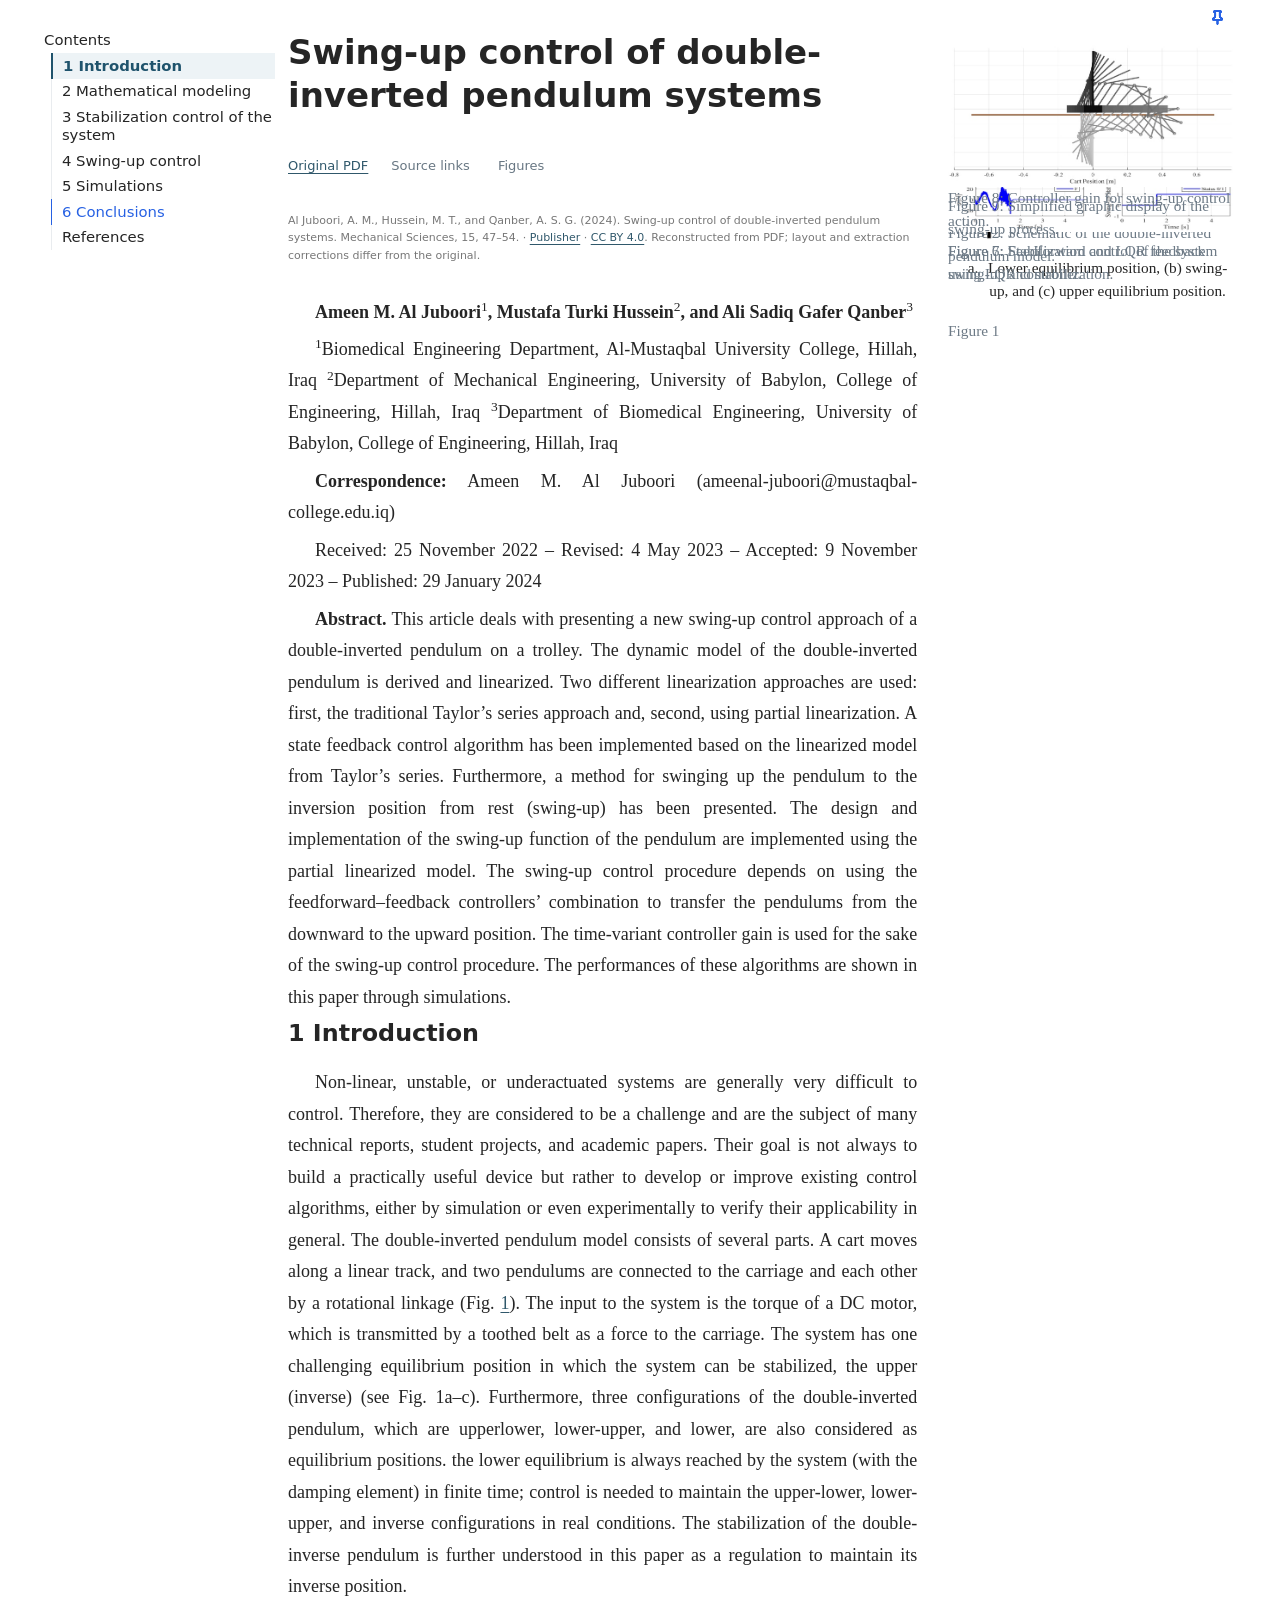
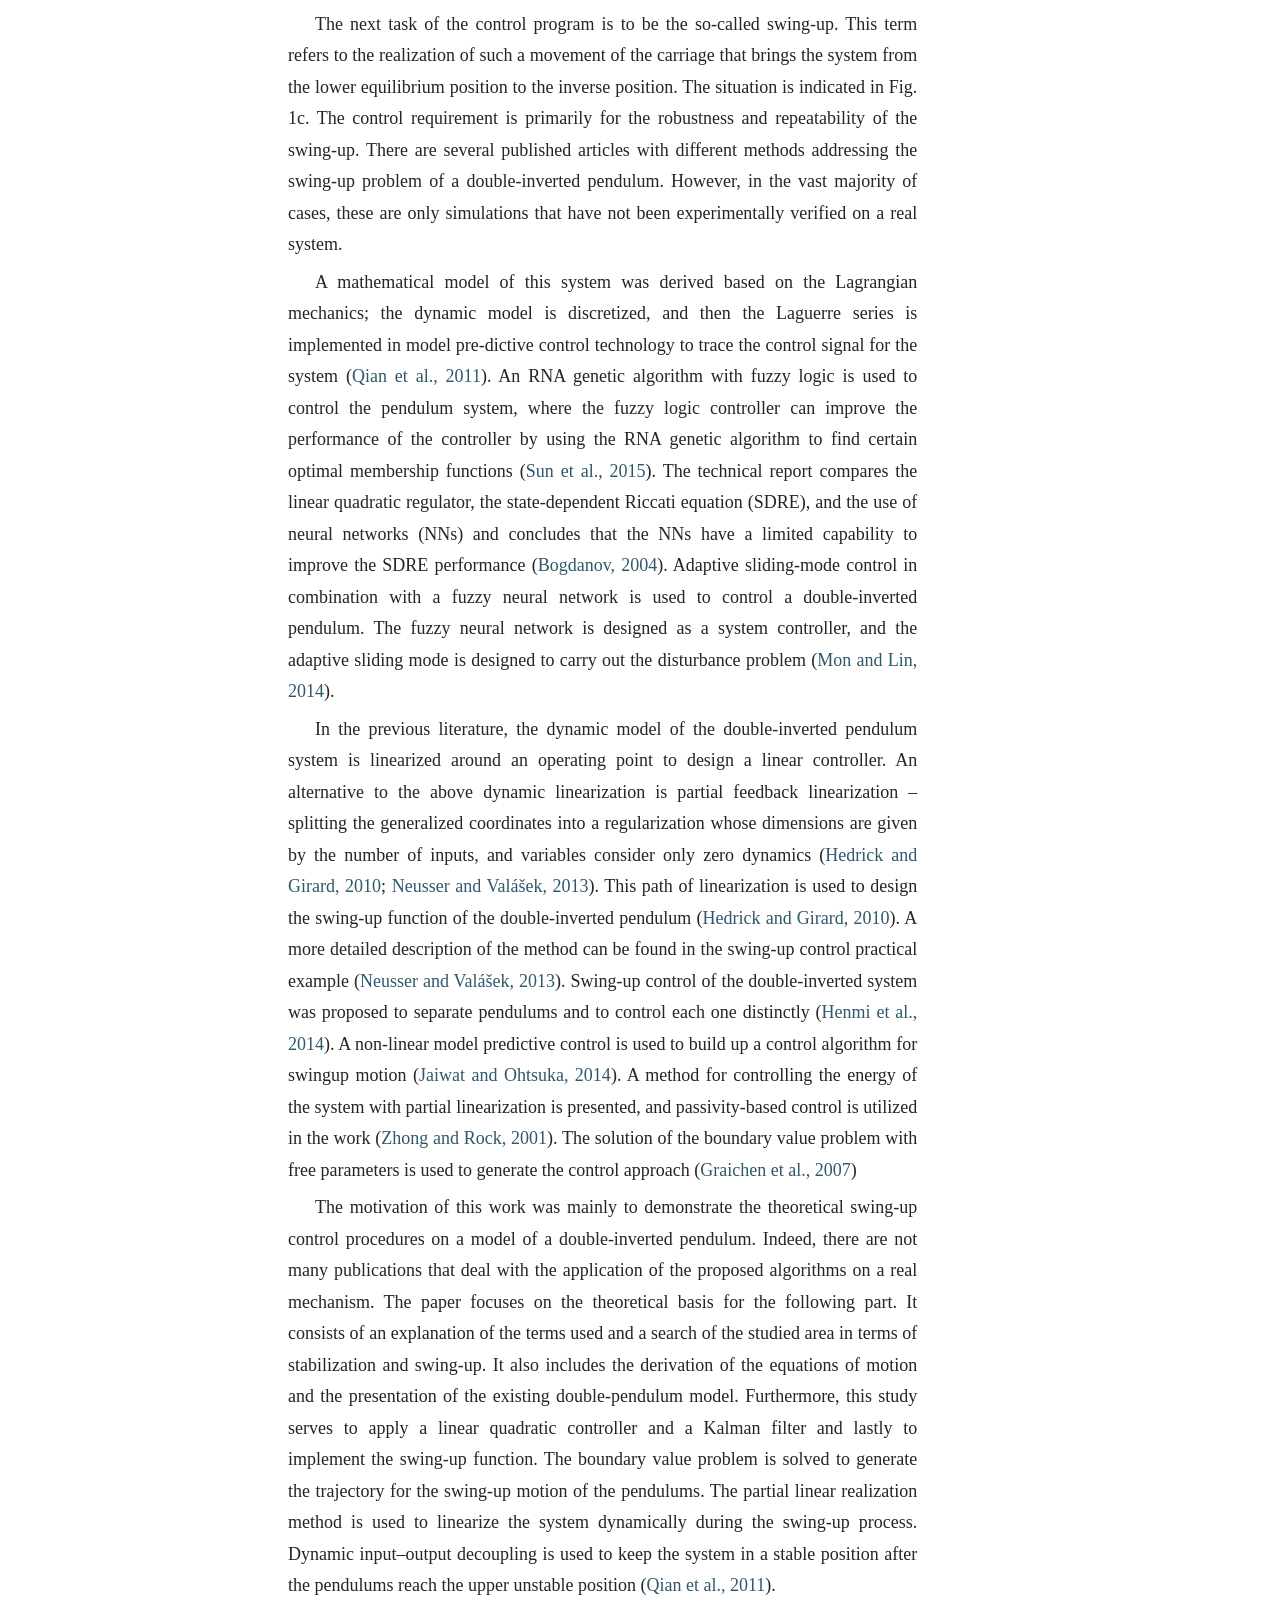
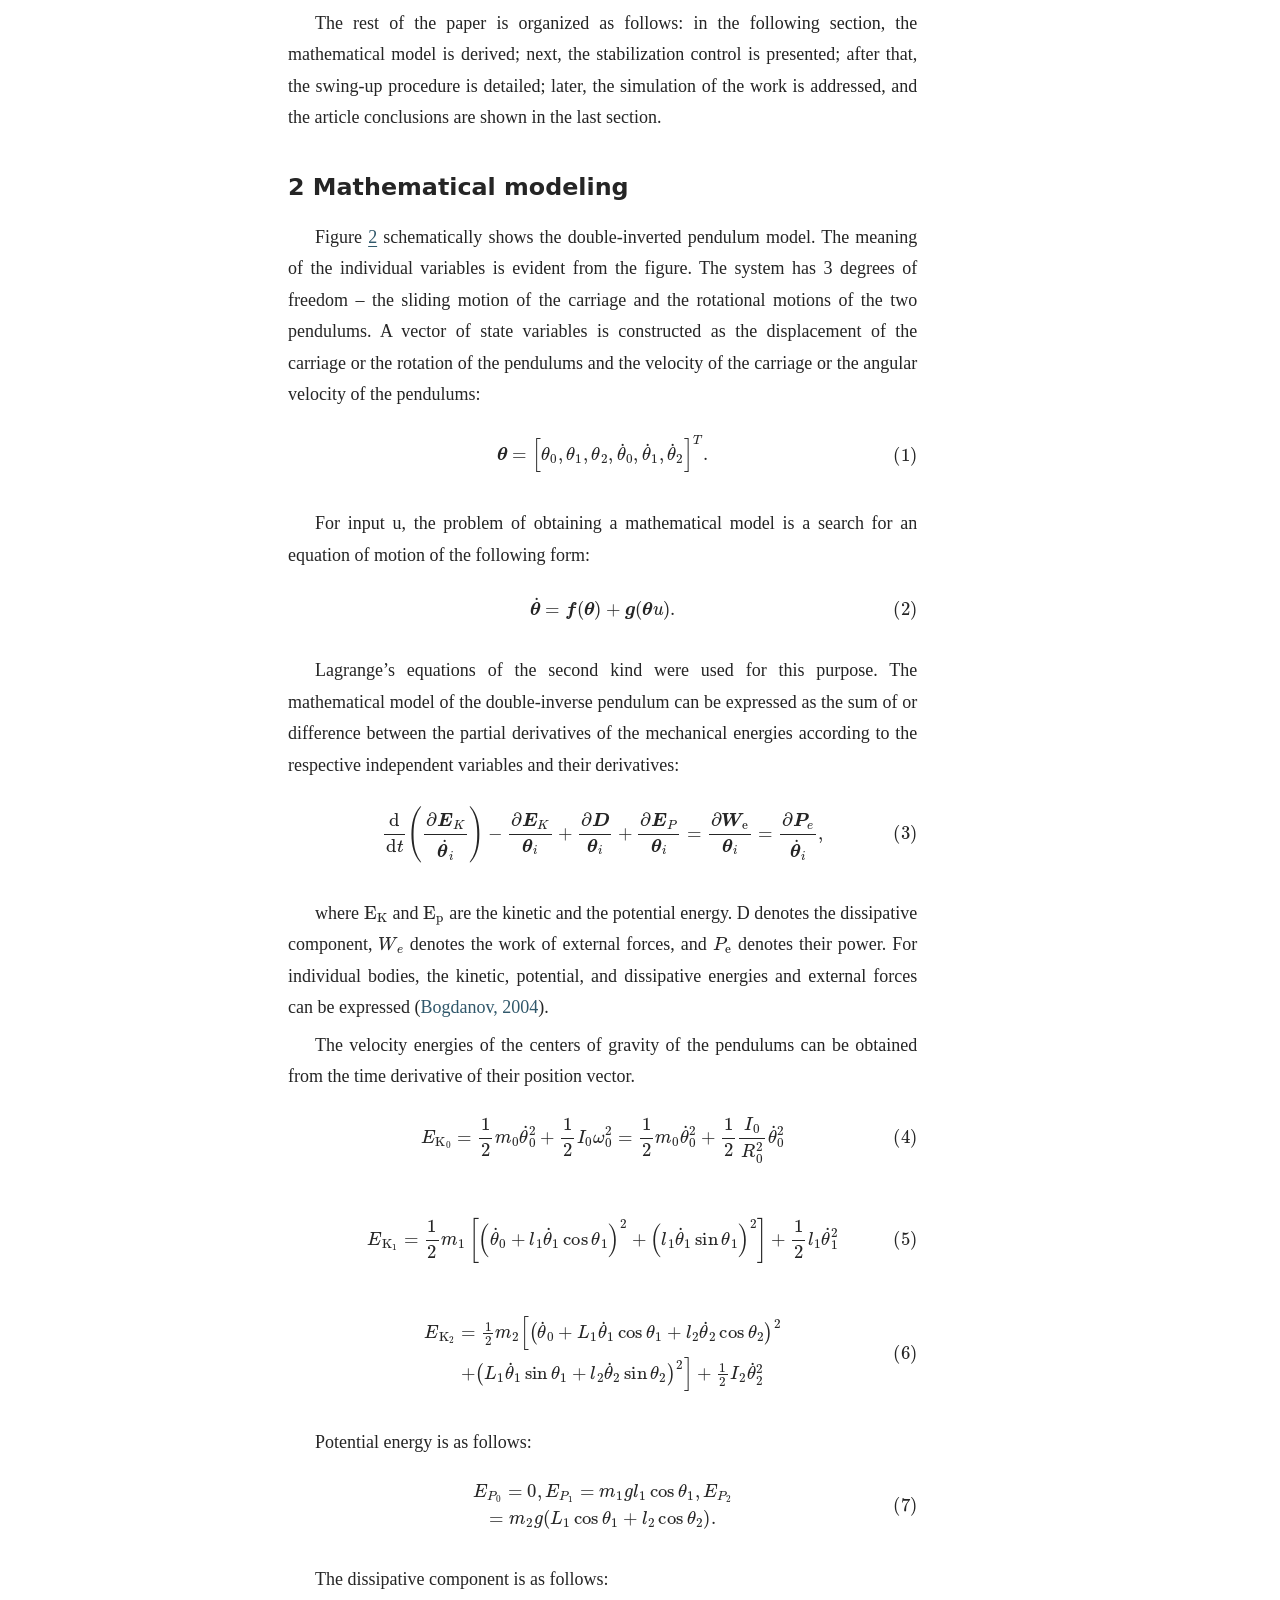
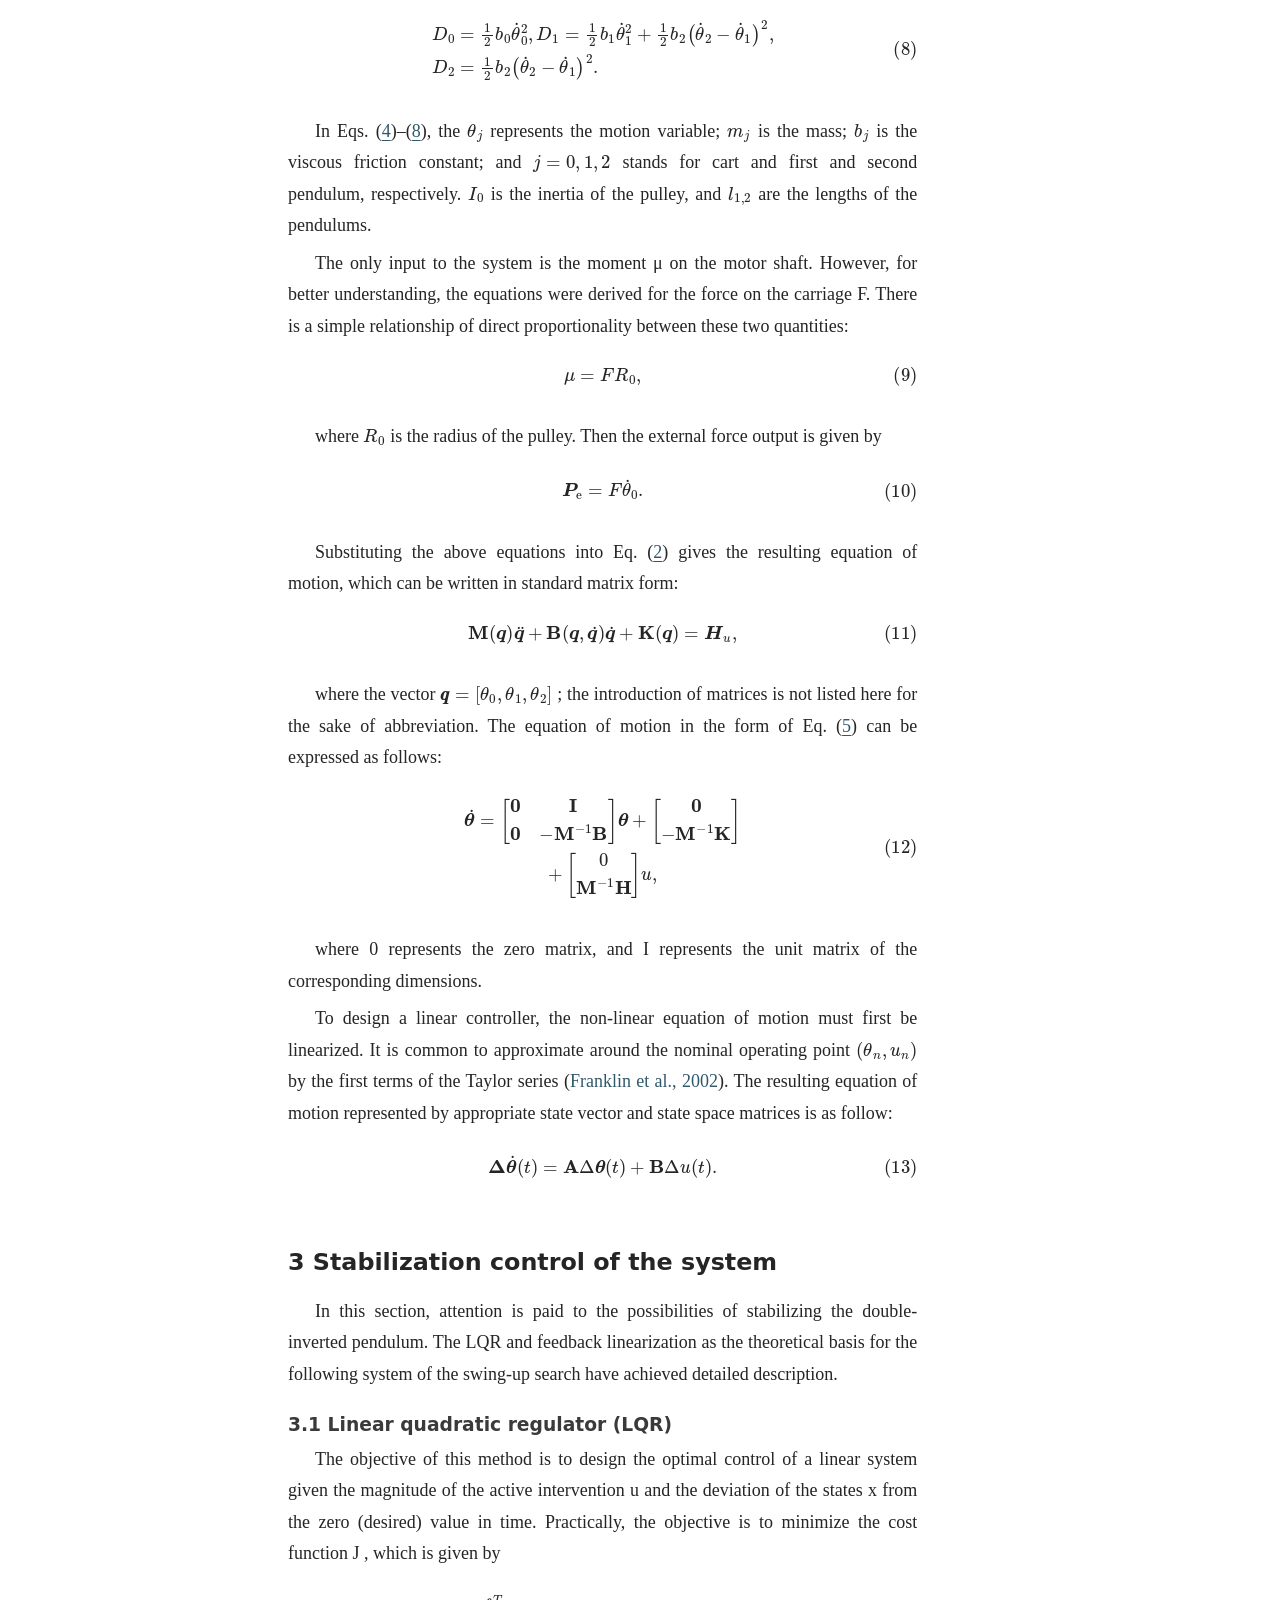
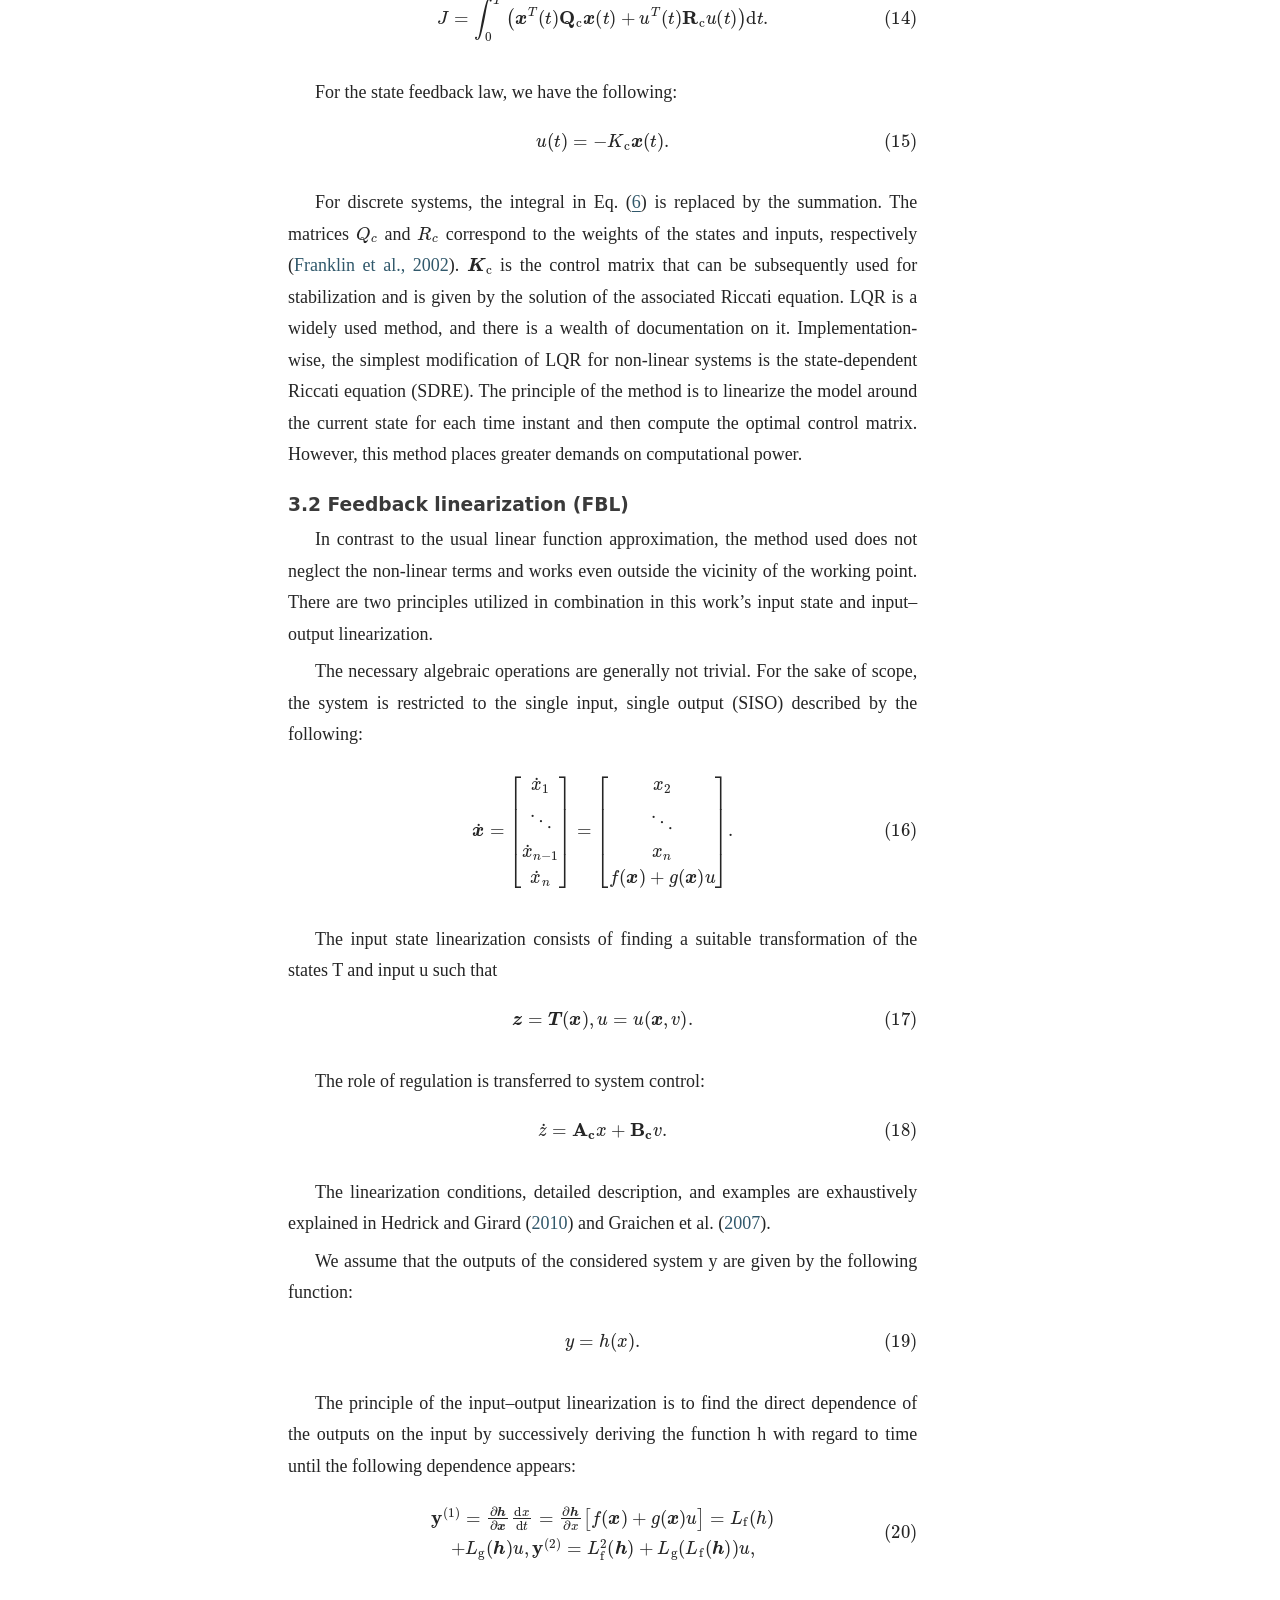
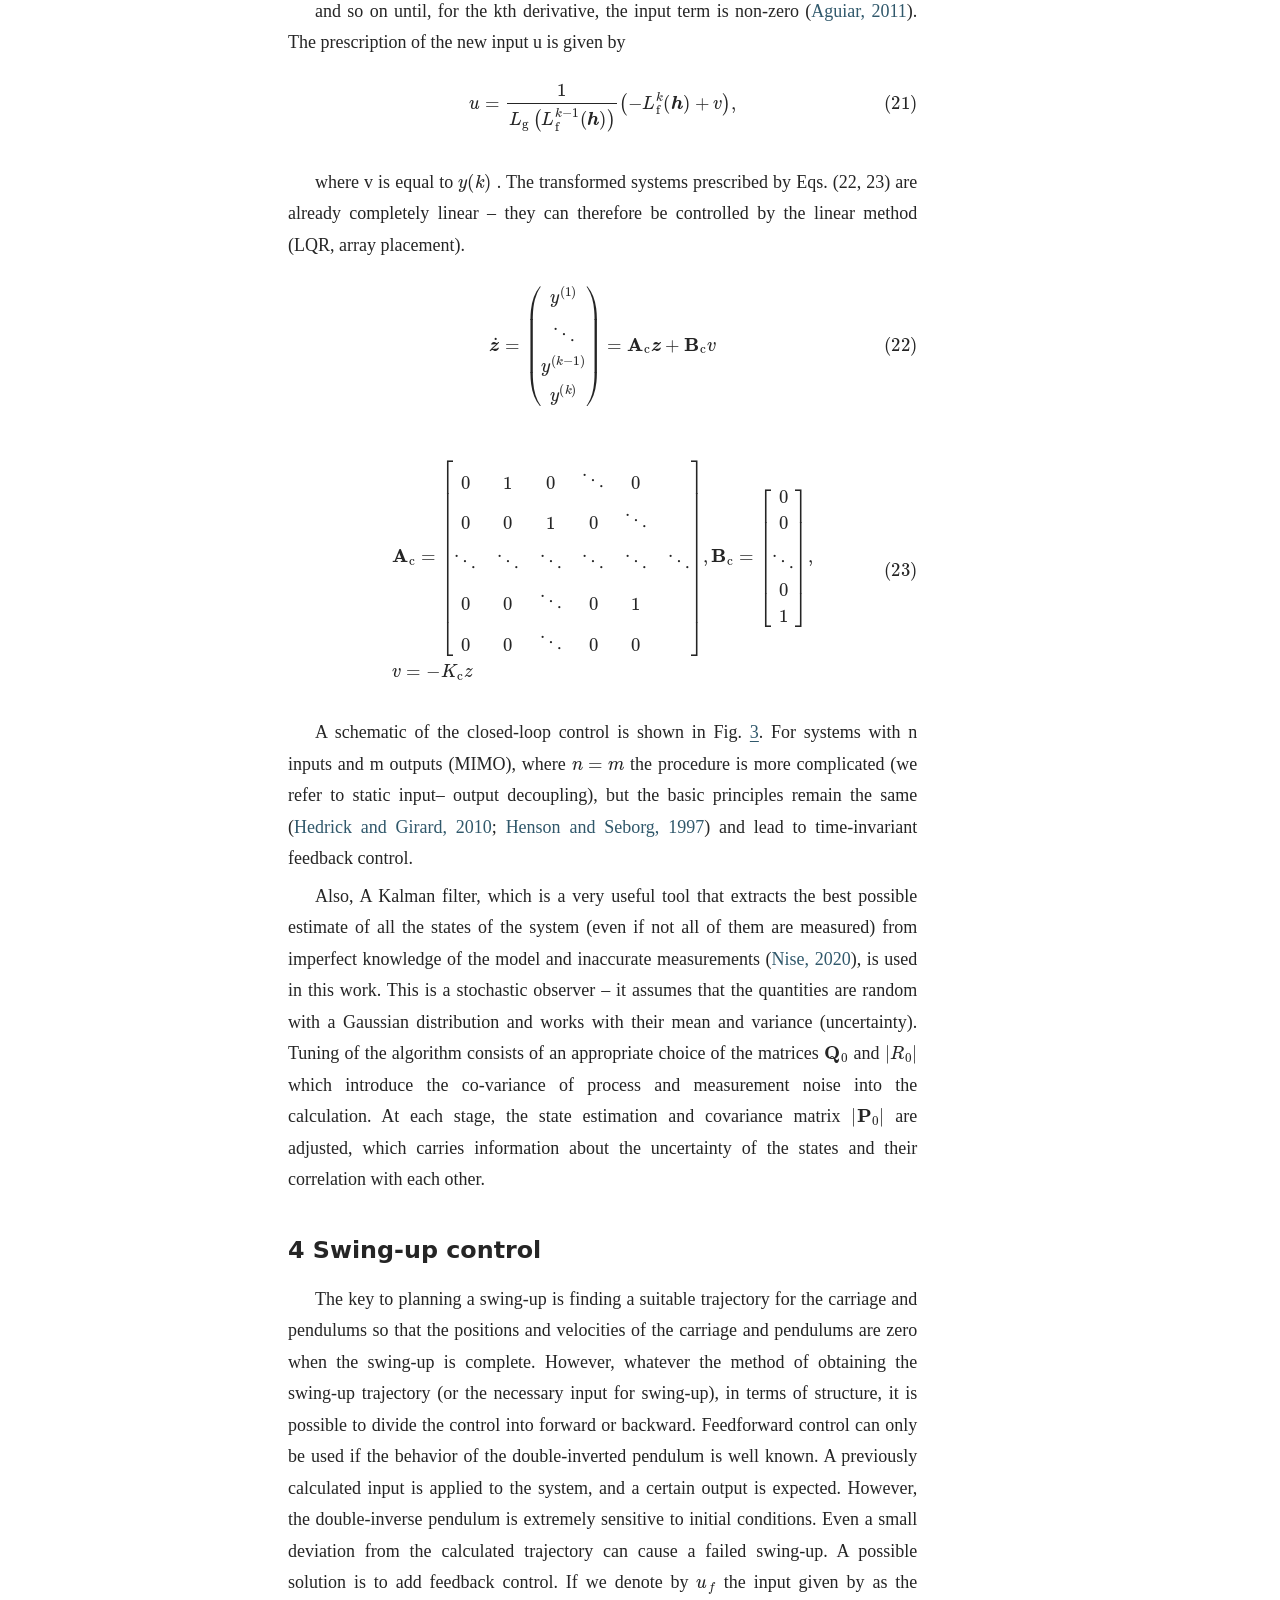
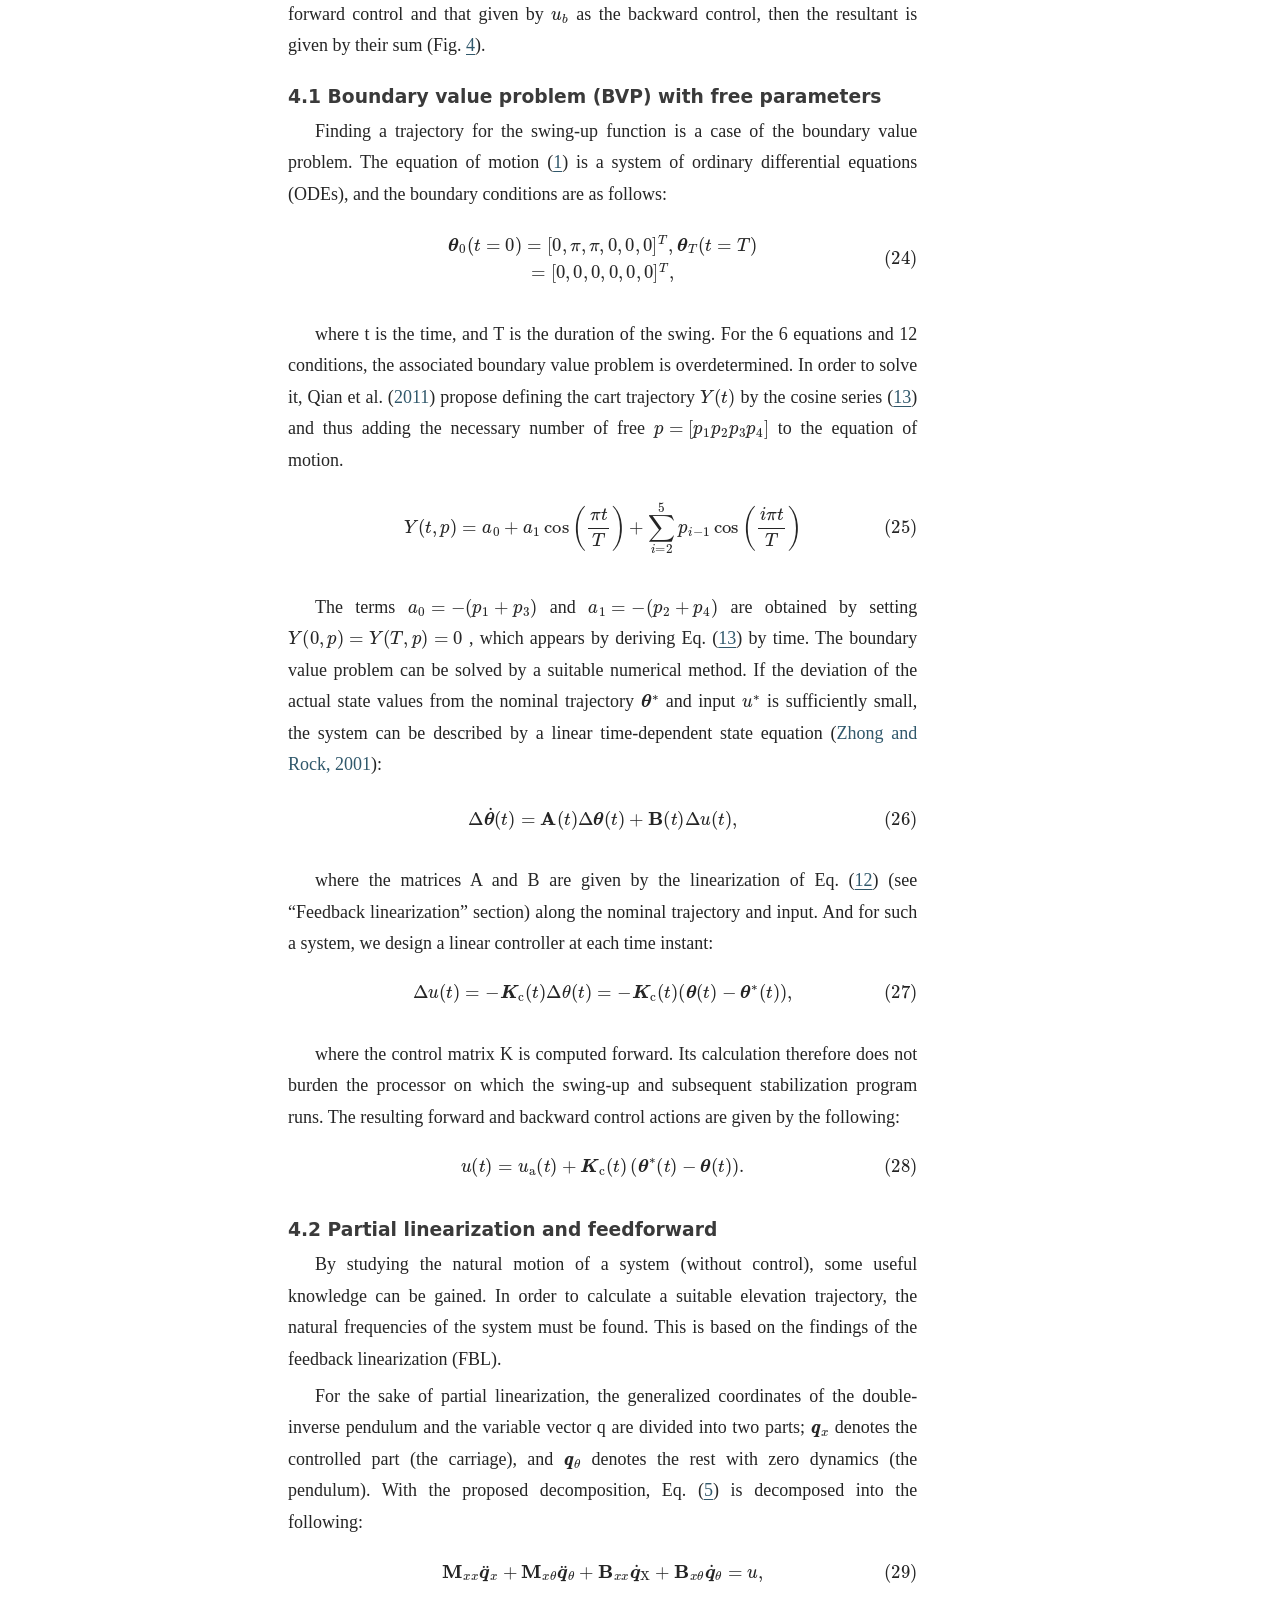
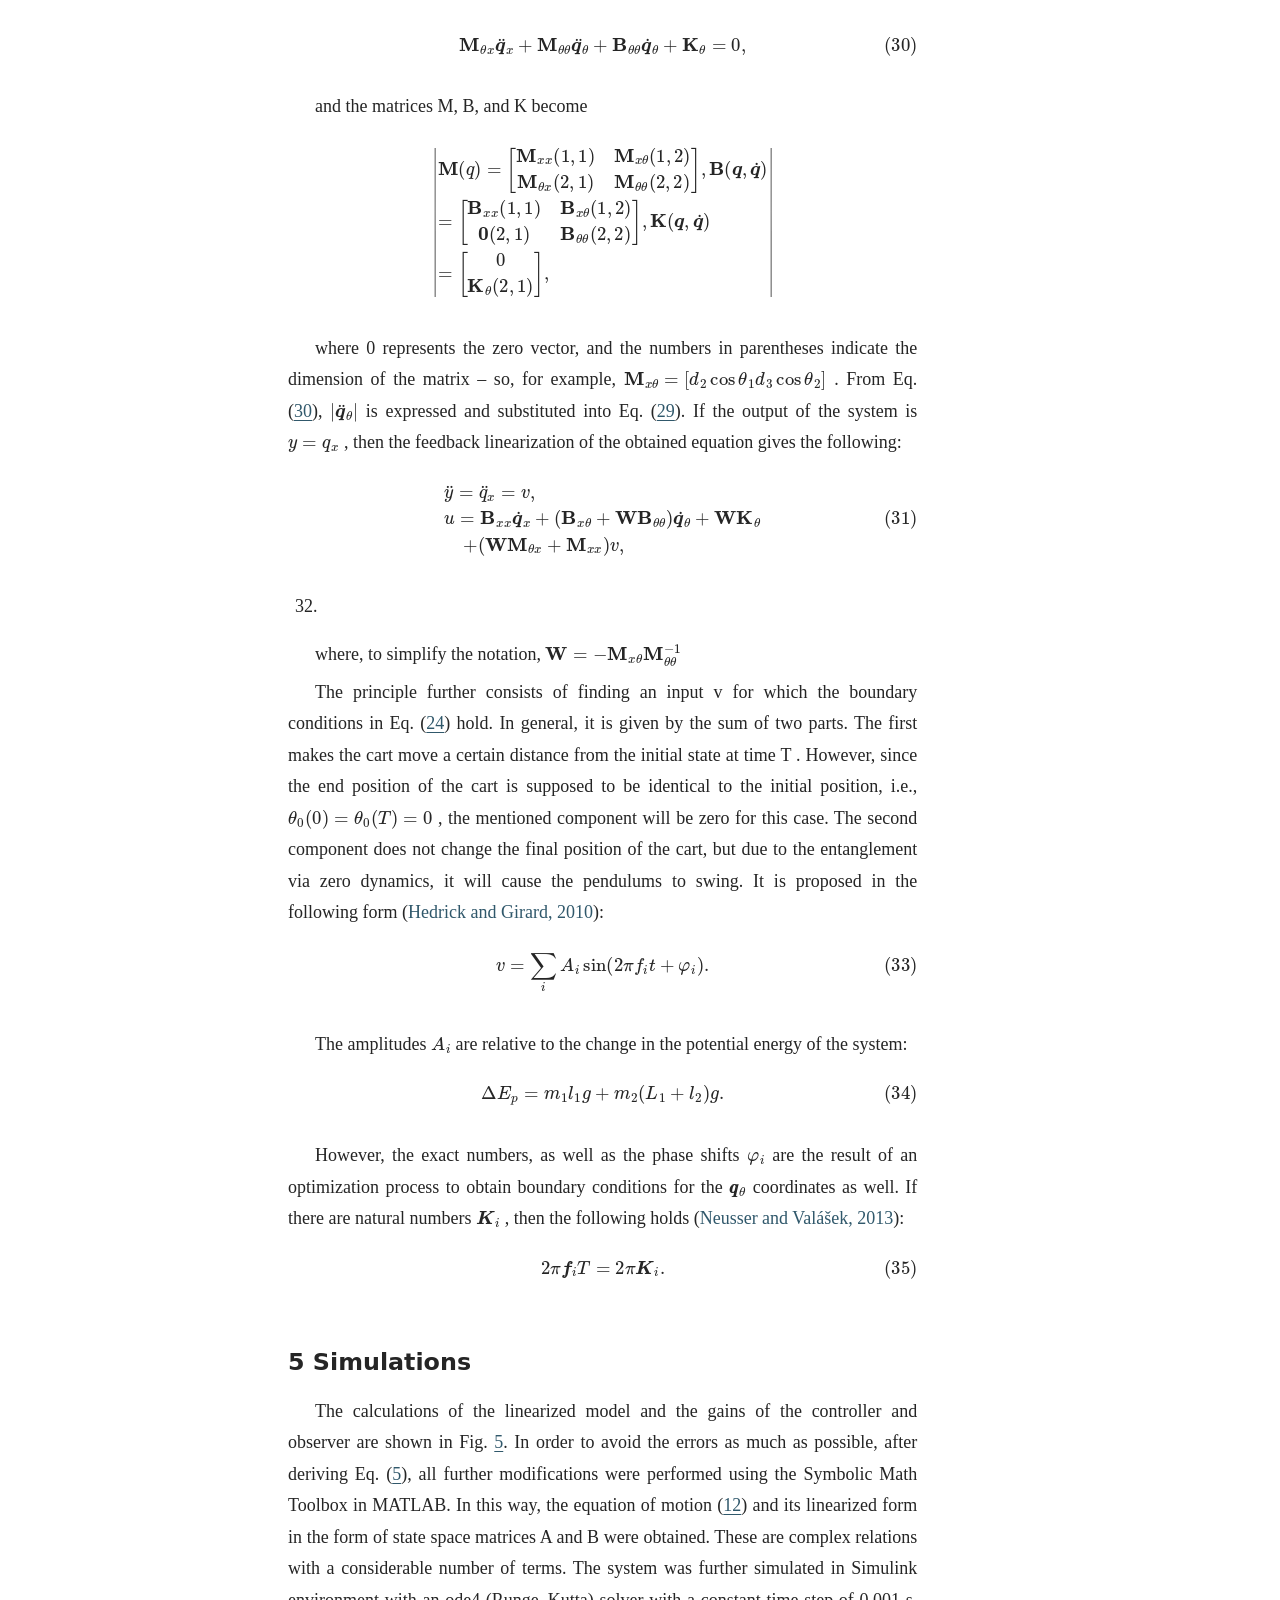
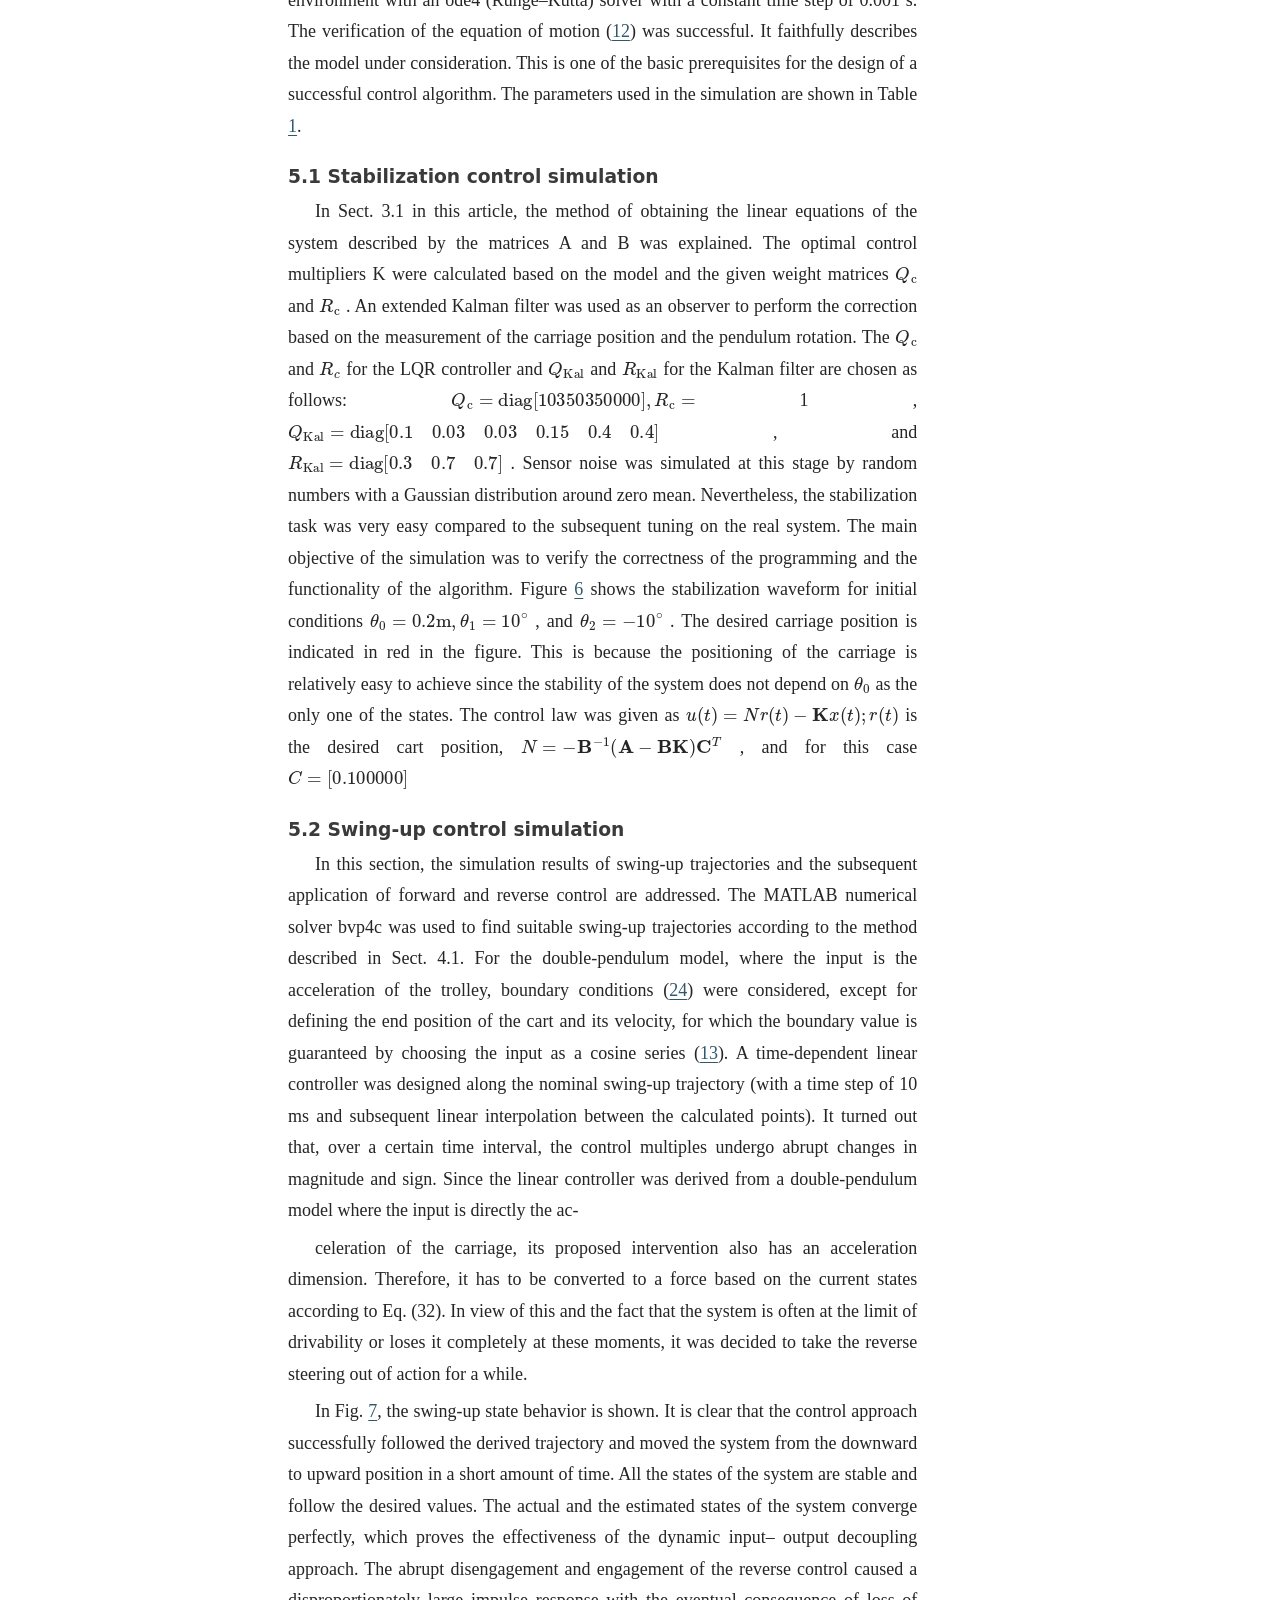
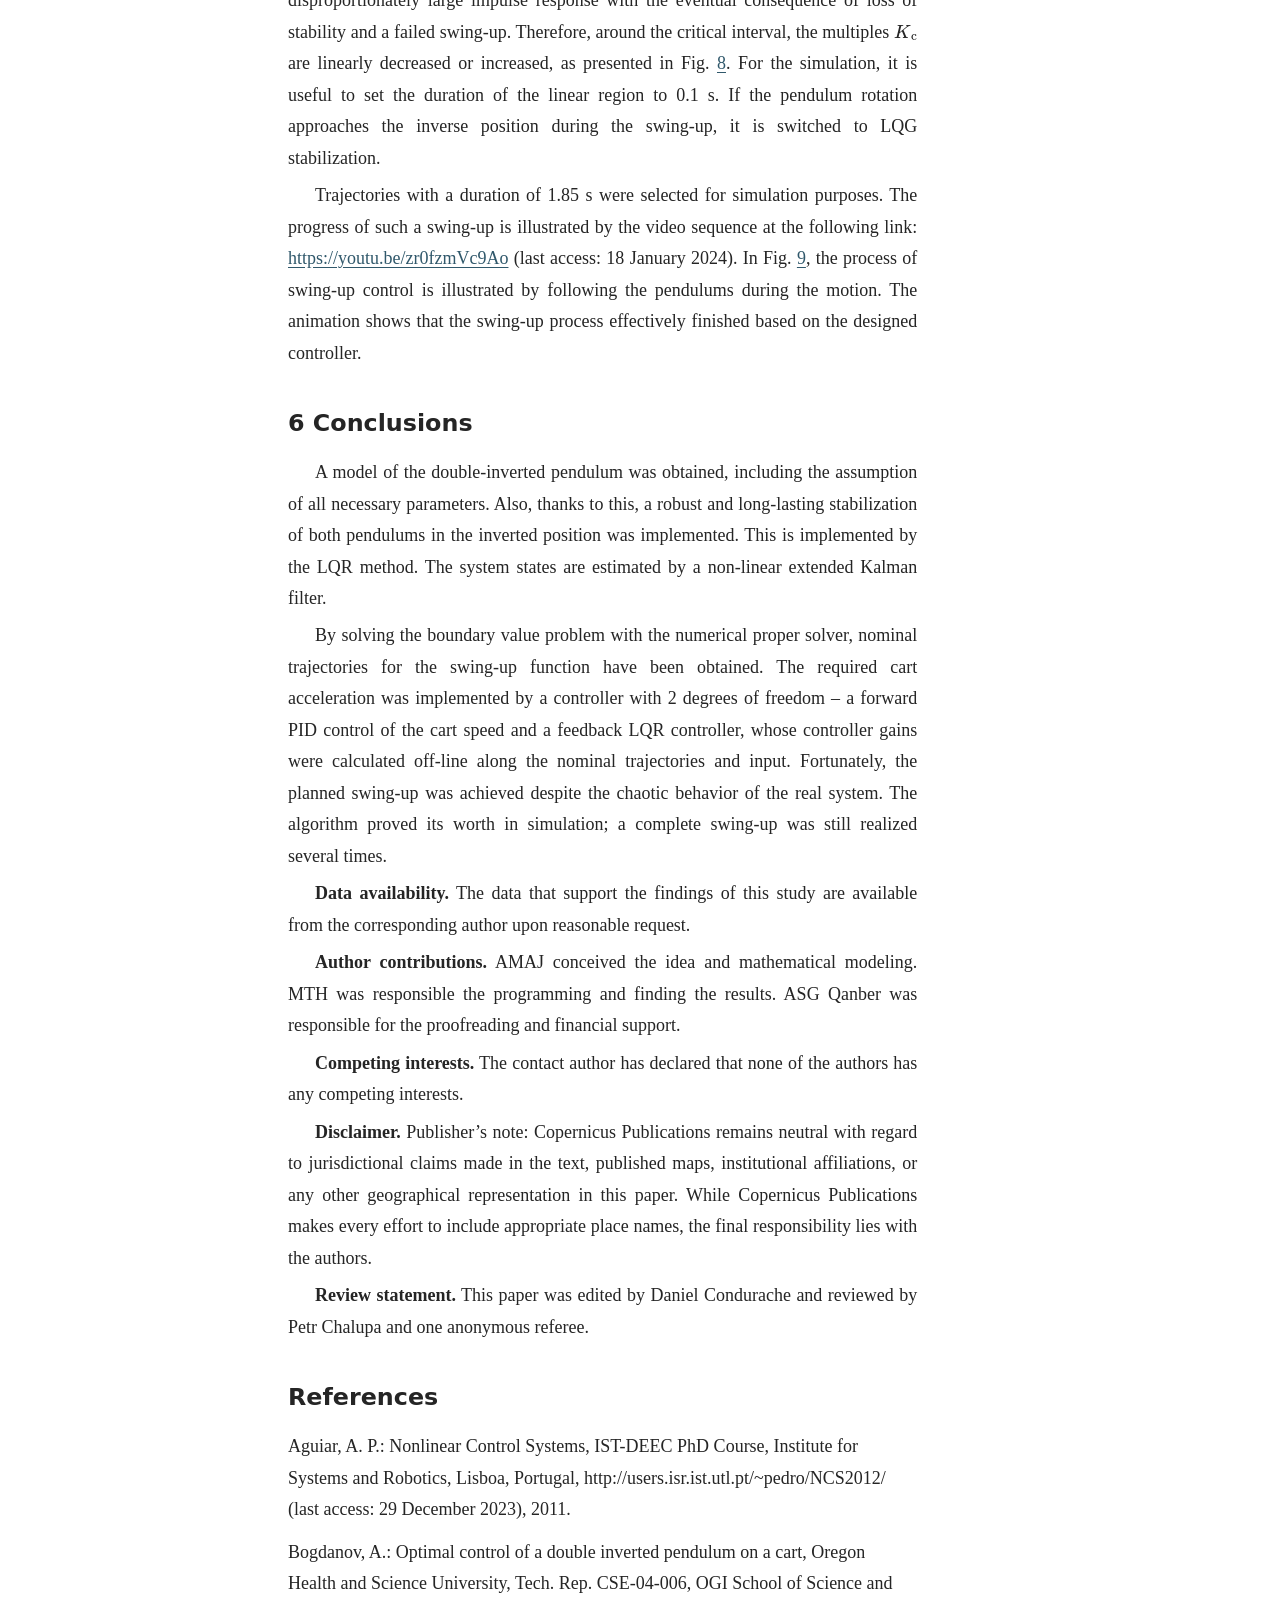
==== commit ef6ba25c: "Refresh licensed sample and record structural validation" ====
--- a/demo/index.html
+++ b/demo/index.html
@@ -1,12 +1,9 @@
 <!DOCTYPE html>
-<html xmlns="http://www.w3.org/1999/xhtml" lang="en" xml:lang="en"><head>
 
-<meta charset="utf-8">
-<meta name="generator" content="quarto-1.10.18">
-
-<meta name="viewport" content="width=device-width, initial-scale=1.0, user-scalable=yes">
-
-
+<html lang="en" xml:lang="en" xmlns="http://www.w3.org/1999/xhtml"><head>
+<meta charset="utf-8"/>
+<meta content="quarto-1.10.18" name="generator"/>
+<meta content="width=device-width, initial-scale=1.0, user-scalable=yes" name="viewport"/>
 <title>Swing-up control of double-inverted pendulum systems</title>
 <style>
 /* Default styles provided by pandoc.
@@ -26,27 +23,44 @@
   margin: 0 0.8em 0.2em -1em; /* quarto-specific, see https://github.com/quarto-dev/quarto-cli/issues/4556 */ 
   vertical-align: middle;
 }
-</style>
-
-
+/* CSS for citations */
+div.csl-bib-body { }
+div.csl-entry {
+  clear: both;
+}
+.hanging-indent div.csl-entry {
+  margin-left:2em;
+  text-indent:-2em;
+}
+div.csl-left-margin {
+  min-width:2em;
+  float:left;
+}
+div.csl-right-inline {
+  margin-left:2em;
+  padding-left:1em;
+}
+div.csl-indent {
+  margin-left: 2em;
+}</style>
 <script src="site_libs/quarto-nav/quarto-nav.js"></script>
 <script src="site_libs/clipboard/clipboard.min.js"></script>
 <script src="site_libs/quarto-search/autocomplete.umd.js"></script>
 <script src="site_libs/quarto-search/fuse.min.js"></script>
 <script src="site_libs/quarto-search/quarto-search.js"></script>
-<meta name="quarto:offset" content="./">
+<meta content="./" name="quarto:offset"/>
 <script src="site_libs/quarto-html/quarto.js" type="module"></script>
 <script src="site_libs/quarto-html/tabsets/tabsets.js" type="module"></script>
 <script src="site_libs/quarto-html/popper.min.js"></script>
 <script src="site_libs/quarto-html/tippy.umd.min.js"></script>
 <script src="site_libs/quarto-html/anchor.min.js"></script>
-<link href="site_libs/quarto-html/tippy.css" rel="stylesheet">
-<link href="site_libs/quarto-html/quarto-syntax-highlighting-64a204ab8560d761af7679ceaba22944.css" rel="stylesheet" id="quarto-text-highlighting-styles">
+<link href="site_libs/quarto-html/tippy.css" rel="stylesheet"/>
+<link href="site_libs/quarto-html/quarto-syntax-highlighting-64a204ab8560d761af7679ceaba22944.css" id="quarto-text-highlighting-styles" rel="stylesheet"/>
 <script src="site_libs/bootstrap/bootstrap.min.js"></script>
-<link href="site_libs/bootstrap/bootstrap-icons.css" rel="stylesheet">
-<link href="site_libs/bootstrap/bootstrap-445b8638c3d06994fee0907d791121c4.min.css" rel="stylesheet" append-hash="true" id="quarto-bootstrap" data-mode="light">
+<link href="site_libs/bootstrap/bootstrap-icons.css" rel="stylesheet"/>
+<link append-hash="true" data-mode="light" href="site_libs/bootstrap/bootstrap-445b8638c3d06994fee0907d791121c4.min.css" id="quarto-bootstrap" rel="stylesheet"/>
 <script src="site_libs/quarto-contrib/mechanics-margin-layout-1.0.0/margin-layout.js"></script>
-<link href="site_libs/quarto-contrib/mechanics-margin-layout-1.0.0/margin-layout.css" rel="stylesheet">
+<link href="site_libs/quarto-contrib/mechanics-margin-layout-1.0.0/margin-layout.css" rel="stylesheet"/>
 <script id="quarto-search-options" type="application/json">{
   "location": "sidebar",
   "copy-button": false,
@@ -74,10 +88,7 @@
     "search-label": "Search"
   }
 }</script>
-
-  
-  <script defer="" src="vendor/mathjax/tex-chtml.js" type="text/javascript"></script>
-
+<script defer="" src="vendor/mathjax/tex-chtml.js" type="text/javascript"></script>
 <script type="text/javascript">
 const typesetMath = (el) => {
   if (window.MathJax) {
@@ -104,1557 +115,1263 @@
   typesetMath
 };
 </script>
-
-<link rel="stylesheet" href="reader.css">
+<link href="reader.css" rel="stylesheet"/>
 </head>
-
 <body class="floating quarto-light">
-
 <div id="quarto-search-results"></div>
 <!-- content -->
-<div id="quarto-content" class="quarto-container page-columns page-rows-contents page-layout-article">
+<div class="quarto-container page-columns page-rows-contents page-layout-article" id="quarto-content">
 <!-- sidebar -->
-  <nav id="quarto-sidebar" class="sidebar collapse collapse-horizontal quarto-sidebar-collapse-item sidebar-navigation floating overflow-auto">
-    <nav id="TOC" role="doc-toc" class="toc-active">
-    <h2 id="toc-title">Contents</h2>
-   
-  <ul>
-  <li><a href="#introduction" id="toc-introduction" class="nav-link active" data-scroll-target="#introduction">1 Introduction</a></li>
-  <li><a href="#mathematical-modeling" id="toc-mathematical-modeling" class="nav-link" data-scroll-target="#mathematical-modeling">2 Mathematical modeling</a></li>
-  <li><a href="#stabilization-control-of-the-system" id="toc-stabilization-control-of-the-system" class="nav-link" data-scroll-target="#stabilization-control-of-the-system">3 Stabilization control of the system</a></li>
-  <li><a href="#linear-quadratic-regulator-lqr" id="toc-linear-quadratic-regulator-lqr" class="nav-link" data-scroll-target="#linear-quadratic-regulator-lqr">3.1 Linear quadratic regulator (LQR)</a></li>
-  <li><a href="#feedback-linearization-fbl" id="toc-feedback-linearization-fbl" class="nav-link" data-scroll-target="#feedback-linearization-fbl">3.2 Feedback linearization (FBL)</a></li>
-  <li><a href="#swing-up-control" id="toc-swing-up-control" class="nav-link" data-scroll-target="#swing-up-control">4 Swing-up control</a></li>
-  <li><a href="#boundary-value-problem-bvp-with-free-parameters" id="toc-boundary-value-problem-bvp-with-free-parameters" class="nav-link" data-scroll-target="#boundary-value-problem-bvp-with-free-parameters">4.1 Boundary value problem (BVP) with free parameters</a></li>
-  <li><a href="#partial-linearization-and-feedforward" id="toc-partial-linearization-and-feedforward" class="nav-link" data-scroll-target="#partial-linearization-and-feedforward">4.2 Partial linearization and feedforward</a></li>
-  <li><a href="#simulations" id="toc-simulations" class="nav-link" data-scroll-target="#simulations">5 Simulations</a></li>
-  <li><a href="#stabilization-control-simulation" id="toc-stabilization-control-simulation" class="nav-link" data-scroll-target="#stabilization-control-simulation">5.1 Stabilization control simulation</a></li>
-  <li><a href="#swing-up-control-simulation" id="toc-swing-up-control-simulation" class="nav-link" data-scroll-target="#swing-up-control-simulation">5.2 Swing-up control simulation</a></li>
-  <li><a href="#conclusions" id="toc-conclusions" class="nav-link" data-scroll-target="#conclusions">6 Conclusions</a></li>
-  <li><a href="#references" id="toc-references" class="nav-link" data-scroll-target="#references">References</a></li>
-  </ul>
+<nav class="sidebar collapse collapse-horizontal quarto-sidebar-collapse-item sidebar-navigation floating overflow-auto" id="quarto-sidebar">
+<nav class="toc-active" id="TOC" role="doc-toc">
+<h2 id="toc-title">Contents</h2>
+<ul>
+<li><a class="nav-link active" data-scroll-target="#sec-p1-b8" href="#sec-p1-b8" id="toc-sec-p1-b8">1 Introduction</a></li>
+<li><a class="nav-link" data-scroll-target="#sec-p2-b8" href="#sec-p2-b8" id="toc-sec-p2-b8">2 Mathematical modeling</a></li>
+<li><a class="nav-link" data-scroll-target="#sec-p3-b21" href="#sec-p3-b21" id="toc-sec-p3-b21">3 Stabilization control of the system</a>
+<ul>
+<li><a class="nav-link" data-scroll-target="#sec-p3-b23" href="#sec-p3-b23" id="toc-sec-p3-b23">3.1 Linear quadratic regulator (LQR)</a></li>
+<li><a class="nav-link" data-scroll-target="#sec-p4-b3" href="#sec-p4-b3" id="toc-sec-p4-b3">3.2 Feedback linearization (FBL)</a></li>
+</ul></li>
+<li><a class="nav-link" data-scroll-target="#sec-p4-b24" href="#sec-p4-b24" id="toc-sec-p4-b24">4 Swing-up control</a>
+<ul>
+<li><a class="nav-link" data-scroll-target="#sec-p5-b4" href="#sec-p5-b4" id="toc-sec-p5-b4">4.1 Boundary value problem (BVP) with free parameters</a></li>
+<li><a class="nav-link" data-scroll-target="#sec-p5-b16" href="#sec-p5-b16" id="toc-sec-p5-b16">4.2 Partial linearization and feedforward</a></li>
+</ul></li>
+<li><a class="nav-link" data-scroll-target="#sec-p6-b9" href="#sec-p6-b9" id="toc-sec-p6-b9">5 Simulations</a>
+<ul>
+<li><a class="nav-link" data-scroll-target="#sec-p6-b11" href="#sec-p6-b11" id="toc-sec-p6-b11">5.1 Stabilization control simulation</a></li>
+<li><a class="nav-link" data-scroll-target="#sec-p6-b15" href="#sec-p6-b15" id="toc-sec-p6-b15">5.2 Swing-up control simulation</a></li>
+</ul></li>
+<li><a class="nav-link" data-scroll-target="#sec-p7-b10" href="#sec-p7-b10" id="toc-sec-p7-b10">6 Conclusions</a></li>
+<li><a class="nav-link" data-scroll-target="#references" href="#references" id="toc-references">References</a></li>
+</ul>
 </nav>
 </nav>
-<div id="quarto-sidebar-glass" class="quarto-sidebar-collapse-item" data-bs-toggle="collapse" data-bs-target=".quarto-sidebar-collapse-item"></div>
+<div class="quarto-sidebar-collapse-item" data-bs-target=".quarto-sidebar-collapse-item" data-bs-toggle="collapse" id="quarto-sidebar-glass"></div>
 <!-- margin-sidebar -->
-    <div id="quarto-margin-sidebar" class="sidebar margin-sidebar zindex-bottom">
-    </div>
+<div class="sidebar margin-sidebar zindex-bottom" id="quarto-margin-sidebar">
+</div>
 <!-- main -->
 <main class="content" id="quarto-document-content">
-
-<header id="title-block-header" class="quarto-title-block default">
+<header class="quarto-title-block default" id="title-block-header">
 <div class="quarto-title">
 <h1 class="title">Swing-up control of double-inverted pendulum systems</h1>
 </div>
-
-
-
 <div class="quarto-title-meta">
-
-    
-  
-    
-  </div>
-  
-
-
+</div>
 </header>
-
-
 <div class="reader-tools">
 <a href="source.pdf">Original PDF</a><button id="toggle-sources">Source links</button><button id="show-figures">Figures</button>
 </div>
 <div class="attribution">
 Al Juboori, A. M., Hussein, M. T., and Qanber, A. S. G. (2024). Swing-up control of double-inverted pendulum systems. Mechanical Sciences, 15, 47–54. · <a href="https://doi.org/10.5194/ms-15-47-2024">Publisher</a> · <a href="https://creativecommons.org/licenses/by/4.0/">CC BY 4.0</a>. Reconstructed from PDF; layout and extraction corrections differ from the original.
 </div>
-<div id="p1-b3-scope" class="margin-scope" data-margin-end="p1-b3-scope-margin-end-1">
-
-</div>
-<div id="p1-b3" class="paper-block" data-source-page="1">
+<div class="margin-scope" data-margin-end="p1-b3-scope-margin-end-1" id="p1-b3-scope">
+</div>
+<div class="paper-block prose-block" data-source-page="1" id="p1-b3">
 <p><strong>Ameen M. Al Juboori</strong><sup>1</sup><strong>, Mustafa Turki Hussein</strong><sup>2</sup><strong>, and Ali Sadiq Gafer Qanber</strong><sup>3</sup></p>
-<button class="source-button" data-block="p1-b3" aria-label="View source, page 1">
-p.&nbsp;1
-</button>
-</div>
-<div id="p1-b3-scope-margin-end-1" class="margin-scope-end">
-
-</div>
-<div id="p1-b4-scope" class="margin-scope" data-margin-end="p1-b4-scope-margin-end-2">
-
-</div>
-<div id="p1-b4" class="paper-block" data-source-page="1">
+<button aria-label="View source, page 1" class="source-button" data-block="p1-b3">
+p. 1
+</button>
+</div>
+<div class="margin-scope-end" id="p1-b3-scope-margin-end-1">
+</div>
+<div class="margin-scope" data-margin-end="p1-b4-scope-margin-end-2" id="p1-b4-scope">
+</div>
+<div class="paper-block prose-block" data-source-page="1" id="p1-b4">
 <p><sup>1</sup>Biomedical Engineering Department, Al-Mustaqbal University College, Hillah, Iraq <sup>2</sup>Department of Mechanical Engineering, University of Babylon, College of Engineering, Hillah, Iraq <sup>3</sup>Department of Biomedical Engineering, University of Babylon, College of Engineering, Hillah, Iraq</p>
-<button class="source-button" data-block="p1-b4" aria-label="View source, page 1">
-p.&nbsp;1
-</button>
-</div>
-<div id="p1-b4-scope-margin-end-2" class="margin-scope-end">
-
-</div>
-<div id="p1-b5-scope" class="margin-scope" data-margin-end="p1-b5-scope-margin-end-3">
-
-</div>
-<div id="p1-b5" class="paper-block" data-source-page="1">
+<button aria-label="View source, page 1" class="source-button" data-block="p1-b4">
+p. 1
+</button>
+</div>
+<div class="margin-scope-end" id="p1-b4-scope-margin-end-2">
+</div>
+<div class="margin-scope" data-margin-end="p1-b5-scope-margin-end-3" id="p1-b5-scope">
+</div>
+<div class="paper-block prose-block" data-source-page="1" id="p1-b5">
 <p><strong>Correspondence:</strong> Ameen M. Al Juboori (ameenal-juboori@mustaqbal-college.edu.iq)</p>
-<button class="source-button" data-block="p1-b5" aria-label="View source, page 1">
-p.&nbsp;1
-</button>
-</div>
-<div id="p1-b5-scope-margin-end-3" class="margin-scope-end">
-
-</div>
-<div id="p1-b6-scope" class="margin-scope" data-margin-end="p1-b6-scope-margin-end-4">
-
-</div>
-<div id="p1-b6" class="paper-block" data-source-page="1">
+<button aria-label="View source, page 1" class="source-button" data-block="p1-b5">
+p. 1
+</button>
+</div>
+<div class="margin-scope-end" id="p1-b5-scope-margin-end-3">
+</div>
+<div class="margin-scope" data-margin-end="p1-b6-scope-margin-end-4" id="p1-b6-scope">
+</div>
+<div class="paper-block prose-block" data-source-page="1" id="p1-b6">
 <p>Received: 25 November 2022 – Revised: 4 May 2023 – Accepted: 9 November 2023 – Published: 29 January 2024</p>
-<button class="source-button" data-block="p1-b6" aria-label="View source, page 1">
-p.&nbsp;1
-</button>
-</div>
-<div id="p1-b6-scope-margin-end-4" class="margin-scope-end">
-
-</div>
-<div id="p1-b7-scope" class="margin-scope" data-margin-end="p1-b7-scope-margin-end-5">
-
-</div>
-<div id="p1-b7" class="paper-block" data-source-page="1">
+<button aria-label="View source, page 1" class="source-button" data-block="p1-b6">
+p. 1
+</button>
+</div>
+<div class="margin-scope-end" id="p1-b6-scope-margin-end-4">
+</div>
+<div class="margin-scope" data-margin-end="p1-b7-scope-margin-end-5" id="p1-b7-scope">
+</div>
+<div class="paper-block prose-block" data-source-page="1" id="p1-b7">
 <p><strong>Abstract.</strong> This article deals with presenting a new swing-up control approach of a double-inverted pendulum on a trolley. The dynamic model of the double-inverted pendulum is derived and linearized. Two different linearization approaches are used: first, the traditional Taylor’s series approach and, second, using partial linearization. A state feedback control algorithm has been implemented based on the linearized model from Taylor’s series. Furthermore, a method for swinging up the pendulum to the inversion position from rest (swing-up) has been presented. The design and implementation of the swing-up function of the pendulum are implemented using the partial linearized model. The swing-up control procedure depends on using the feedforward–feedback controllers’ combination to transfer the pendulums from the downward to the upward position. The time-variant controller gain is used for the sake of the swing-up control procedure. The performances of these algorithms are shown in this paper through simulations.</p>
-<button class="source-button" data-block="p1-b7" aria-label="View source, page 1">
-p.&nbsp;1
-</button>
-</div>
-<div id="p1-b7-scope-margin-end-5" class="margin-scope-end">
-
-</div>
-<div id="p1-b8" class="paper-block" data-source-page="1">
-<section id="introduction" class="level2">
-<h2 class="anchored" data-anchor-id="introduction">1 Introduction</h2>
-<button class="source-button" data-block="p1-b8" aria-label="View source, page 1">
-p.&nbsp;1
-</button>
+<button aria-label="View source, page 1" class="source-button" data-block="p1-b7">
+p. 1
+</button>
+</div>
+<div class="margin-scope-end" id="p1-b7-scope-margin-end-5">
+</div>
+<section class="level2" id="sec-p1-b8">
+<h2 class="anchored" data-anchor-id="sec-p1-b8">1 Introduction</h2>
+<div class="margin-scope" data-margin-end="p1-b9-scope-margin-end-6" id="p1-b9-scope">
+</div>
+<div class="paper-block prose-block" data-source-page="1" id="p1-b9">
+<p>Non-linear, unstable, or underactuated systems are generally very difficult to control. Therefore, they are considered to be a challenge and are the subject of many technical reports, student projects, and academic papers. Their goal is not always to build a practically useful device but rather to develop or improve existing control algorithms, either by simulation or even experimentally to verify their applicability in general. The double-inverted pendulum model consists of several parts. A cart moves along a linear track, and two pendulums are connected to the carriage and each other by a rotational linkage (Fig. <a class="quarto-xref" href="#fig-1">1</a>). The input to the system is the torque of a DC motor, which is transmitted by a toothed belt as a force to the carriage. The system has one challenging equilibrium position in which the system can be stabilized, the upper (inverse) (see Fig. 1a–c). Furthermore, three configurations of the double-inverted pendulum, which are upperlower, lower-upper, and lower, are also considered as equilibrium positions. the lower equilibrium is always reached by the system (with the damping element) in finite time; control is needed to maintain the upper-lower, lower-upper, and inverse configurations in real conditions. The stabilization of the double-inverse pendulum is further understood in this paper as a regulation to maintain its inverse position.</p>
+<button aria-label="View source, page 1" class="source-button" data-block="p1-b9">
+p. 1
+</button>
+<p><button aria-label="View source, page 1" class="source-button" data-block="p1-b10">p. 1</button></p>
+</div>
+<div class="margin-scope-end" id="p1-b9-scope-margin-end-6">
+</div>
+<div class="paper-block margin-item" data-margin-for="p1-b9-scope p1-b11-scope" data-source-page="2" id="p2-b2">
+<div class="quarto-float quarto-figure quarto-figure-center anchored" id="fig-1">
+<figure class="quarto-float quarto-float-fig figure">
+<div aria-describedby="fig-1-caption-0ceaefa1-69ba-4598-a22c-09a6ac19f8ca">
+<p><img class="img-fluid figure-img" src="images/page_1_image_2.jpg"/></p>
+<ol type="a">
+<li>Lower equilibrium position, (b) swing-up, and (c) upper equilibrium position.</li>
+</ol>
+</div>
+<figcaption class="quarto-float-caption-bottom quarto-float-caption quarto-float-fig quarto-uncaptioned" id="fig-1-caption-0ceaefa1-69ba-4598-a22c-09a6ac19f8ca">
+Figure 1
+</figcaption>
+</figure>
+</div>
+<button aria-label="View source, page 2" class="source-button" data-block="p2-b2">
+p. 2
+</button>
+</div>
+<div class="margin-scope" data-margin-end="p1-b11-scope-margin-end-7" id="p1-b11-scope">
+</div>
+<div class="paper-block prose-block" data-source-page="1" id="p1-b11">
+<p>The next task of the control program is to be the so-called swing-up. This term refers to the realization of such a movement of the carriage that brings the system from the lower equilibrium position to the inverse position. The situation is indicated in Fig. 1c. The control requirement is primarily for the robustness and repeatability of the swing-up. There are several published articles with different methods addressing the swing-up problem of a double-inverted pendulum. However, in the vast majority of cases, these are only simulations that have not been experimentally verified on a real system.</p>
+<button aria-label="View source, page 1" class="source-button" data-block="p1-b11">
+p. 1
+</button>
+</div>
+<div class="margin-scope-end" id="p1-b11-scope-margin-end-7">
+</div>
+<div class="margin-scope" data-margin-end="p1-b12-scope-margin-end-8" id="p1-b12-scope">
+</div>
+<div class="paper-block prose-block" data-source-page="1" id="p1-b12">
+<p>A mathematical model of this system was derived based on the Lagrangian mechanics; the dynamic model is discretized, and then the Laguerre series is implemented in model pre-dictive control technology to trace the control signal for the system <span class="citation" data-cites="paper-ref-12">(<a href="#ref-paper-ref-12" role="doc-biblioref">Qian et al., 2011</a>)</span>. An RNA genetic algorithm with fuzzy logic is used to control the pendulum system, where the fuzzy logic controller can improve the performance of the controller by using the RNA genetic algorithm to find certain optimal membership functions <span class="citation" data-cites="paper-ref-13">(<a href="#ref-paper-ref-13" role="doc-biblioref">Sun et al., 2015</a>)</span>. The technical report compares the linear quadratic regulator, the state-dependent Riccati equation (SDRE), and the use of neural networks (NNs) and concludes that the NNs have a limited capability to improve the SDRE performance <span class="citation" data-cites="paper-ref-2">(<a href="#ref-paper-ref-2" role="doc-biblioref">Bogdanov, 2004</a>)</span>. Adaptive sliding-mode control in combination with a fuzzy neural network is used to control a double-inverted pendulum. The fuzzy neural network is designed as a system controller, and the adaptive sliding mode is designed to carry out the disturbance problem <span class="citation" data-cites="paper-ref-9">(<a href="#ref-paper-ref-9" role="doc-biblioref">Mon and Lin, 2014</a>)</span>.</p>
+<button aria-label="View source, page 1" class="source-button" data-block="p1-b12">
+p. 1
+</button>
+<p><button aria-label="View source, page 2" class="source-button" data-block="p2-b3">p. 2</button></p>
+</div>
+<div class="margin-scope-end" id="p1-b12-scope-margin-end-8">
+</div>
+<div class="margin-scope" data-margin-end="p2-b4-scope-margin-end-9" id="p2-b4-scope">
+</div>
+<div class="paper-block prose-block" data-source-page="2" id="p2-b4">
+<p>In the previous literature, the dynamic model of the double-inverted pendulum system is linearized around an operating point to design a linear controller. An alternative to the above dynamic linearization is partial feedback linearization – splitting the generalized coordinates into a regularization whose dimensions are given by the number of inputs, and variables consider only zero dynamics <span class="citation" data-cites="paper-ref-5 paper-ref-10">(<a href="#ref-paper-ref-5" role="doc-biblioref">Hedrick and Girard, 2010</a>; <a href="#ref-paper-ref-10" role="doc-biblioref">Neusser and Valášek, 2013</a>)</span>. This path of linearization is used to design the swing-up function of the double-inverted pendulum <span class="citation" data-cites="paper-ref-5">(<a href="#ref-paper-ref-5" role="doc-biblioref">Hedrick and Girard, 2010</a>)</span>. A more detailed description of the method can be found in the swing-up control practical example <span class="citation" data-cites="paper-ref-10">(<a href="#ref-paper-ref-10" role="doc-biblioref">Neusser and Valášek, 2013</a>)</span>. Swing-up control of the double-inverted system was proposed to separate pendulums and to control each one distinctly <span class="citation" data-cites="paper-ref-6">(<a href="#ref-paper-ref-6" role="doc-biblioref">Henmi et al., 2014</a>)</span>. A non-linear model predictive control is used to build up a control algorithm for swingup motion <span class="citation" data-cites="paper-ref-8">(<a href="#ref-paper-ref-8" role="doc-biblioref">Jaiwat and Ohtsuka, 2014</a>)</span>. A method for controlling the energy of the system with partial linearization is presented, and passivity-based control is utilized in the work <span class="citation" data-cites="paper-ref-14">(<a href="#ref-paper-ref-14" role="doc-biblioref">Zhong and Rock, 2001</a>)</span>. The solution of the boundary value problem with free parameters is used to generate the control approach <span class="citation" data-cites="paper-ref-4">(<a href="#ref-paper-ref-4" role="doc-biblioref">Graichen et al., 2007</a>)</span></p>
+<button aria-label="View source, page 2" class="source-button" data-block="p2-b4">
+p. 2
+</button>
+</div>
+<div class="margin-scope-end" id="p2-b4-scope-margin-end-9">
+</div>
+<div class="margin-scope" data-margin-end="p2-b5-scope-margin-end-10" id="p2-b5-scope">
+</div>
+<div class="paper-block prose-block" data-source-page="2" id="p2-b5">
+<p>The motivation of this work was mainly to demonstrate the theoretical swing-up control procedures on a model of a double-inverted pendulum. Indeed, there are not many publications that deal with the application of the proposed algorithms on a real mechanism. The paper focuses on the theoretical basis for the following part. It consists of an explanation of the terms used and a search of the studied area in terms of stabilization and swing-up. It also includes the derivation of the equations of motion and the presentation of the existing double-pendulum model. Furthermore, this study serves to apply a linear quadratic controller and a Kalman filter and lastly to implement the swing-up function. The boundary value problem is solved to generate the trajectory for the swing-up motion of the pendulums. The partial linear realization method is used to linearize the system dynamically during the swing-up process. Dynamic input–output decoupling is used to keep the system in a stable position after the pendulums reach the upper unstable position <span class="citation" data-cites="paper-ref-12">(<a href="#ref-paper-ref-12" role="doc-biblioref">Qian et al., 2011</a>)</span>.</p>
+<button aria-label="View source, page 2" class="source-button" data-block="p2-b5">
+p. 2
+</button>
+<p><button aria-label="View source, page 2" class="source-button" data-block="p2-b6">p. 2</button></p>
+</div>
+<div class="margin-scope-end" id="p2-b5-scope-margin-end-10">
+</div>
+<div class="margin-scope" data-margin-end="p2-b7-scope-margin-end-11" id="p2-b7-scope">
+</div>
+<div class="paper-block prose-block" data-source-page="2" id="p2-b7">
+<p>The rest of the paper is organized as follows: in the following section, the mathematical model is derived; next, the stabilization control is presented; after that, the swing-up procedure is detailed; later, the simulation of the work is addressed, and the article conclusions are shown in the last section.</p>
+<button aria-label="View source, page 2" class="source-button" data-block="p2-b7">
+p. 2
+</button>
+</div>
+<div class="margin-scope-end" id="p2-b7-scope-margin-end-11">
+</div>
 </section>
-</div>
-<div id="p1-b9-scope" class="margin-scope" data-margin-end="p1-b9-scope-margin-end-6">
-
-</div>
-<div id="p1-b9" class="paper-block" data-source-page="1">
-<p>Non-linear, unstable, or underactuated systems are generally very difficult to control. Therefore, they are considered to be a challenge and are the subject of many technical reports, student projects, and academic papers. Their goal is not always to build a practically useful device but rather to develop or improve existing control algorithms, either by simulation or even experimentally to verify their applicability in general. The double-inverted pendulum model consists of several parts. A cart moves along a linear track, and two pendulums are connected to the carriage and each other by a rotational linkage (Fig. 1). The input to the system is the torque of a DC motor, which is transmitted by a toothed belt as a force to the carriage. The system has one challenging equilibrium position in which the system can be stabilized, the upper (inverse) (see Fig. 1a–c). Furthermore, three configurations of the double-inverted pendulum, which are upperlower, lower-upper, and lower, are also considered as equilibrium positions. the lower equilibrium is always reached by the system (with the damping element) in finite time; control is needed to maintain the upper-lower, lower-upper, and inverse configurations in real conditions. The stabilization of</p>
-<button class="source-button" data-block="p1-b9" aria-label="View source, page 1">
-p.&nbsp;1
-</button>
-</div>
-<div id="p1-b9-scope-margin-end-6" class="margin-scope-end">
-
-</div>
-<div id="p1-b10-scope" class="margin-scope" data-margin-end="p1-b10-scope-margin-end-7">
-
-</div>
-<div id="p1-b10" class="paper-block" data-source-page="1">
-<p>the double-inverse pendulum is further understood in this paper as a regulation to maintain its inverse position.</p>
-<button class="source-button" data-block="p1-b10" aria-label="View source, page 1">
-p.&nbsp;1
-</button>
-</div>
-<div id="p1-b10-scope-margin-end-7" class="margin-scope-end">
-
-</div>
-<div id="p1-b11-scope" class="margin-scope" data-margin-end="p1-b11-scope-margin-end-8">
-
-</div>
-<div id="p1-b11" class="paper-block" data-source-page="1">
-<p>The next task of the control program is to be the so-called swing-up. This term refers to the realization of such a movement of the carriage that brings the system from the lower equilibrium position to the inverse position. The situation is indicated in Fig. 1c. The control requirement is primarily for the robustness and repeatability of the swing-up. There are several published articles with different methods addressing the swing-up problem of a double-inverted pendulum. However, in the vast majority of cases, these are only simulations that have not been experimentally verified on a real system.</p>
-<button class="source-button" data-block="p1-b11" aria-label="View source, page 1">
-p.&nbsp;1
-</button>
-</div>
-<div id="p1-b11-scope-margin-end-8" class="margin-scope-end">
-
-</div>
-<div id="p1-b12-scope" class="margin-scope" data-margin-end="p1-b12-scope-margin-end-9">
-
-</div>
-<div id="p1-b12" class="paper-block" data-source-page="1">
-<p>A mathematical model of this system was derived based on the Lagrangian mechanics; the dynamic model is discretized, and then the Laguerre series is implemented in model pre-dictive control technology to trace the control signal for the system (Qian et al., 2011). An RNA genetic algorithm with fuzzy logic is used to control the pendulum system, where the fuzzy logic controller can improve the performance of the controller by using the RNA genetic algorithm to find certain optimal membership functions (Sun et al., 2015). The technical report compares the linear quadratic regulator, the state-dependent Riccati equation (SDRE), and the</p>
-<button class="source-button" data-block="p1-b12" aria-label="View source, page 1">
-p.&nbsp;1
-</button>
-</div>
-<div id="p1-b12-scope-margin-end-9" class="margin-scope-end">
-
-</div>
-<div id="p2-b2" class="paper-block margin-item" data-source-page="2" data-margin-for="p1-b9-scope">
-<p><img src="images/page_1_image_2.jpg" class="img-fluid"></p>
-<p>Figure 1. (a) Lower equilibrium position, (b) swing-up, and (c) upper equilibrium position.</p>
-<button class="source-button" data-block="p2-b2" aria-label="View source, page 2">
-p.&nbsp;2
-</button>
-</div>
-<div id="p2-b3-scope" class="margin-scope" data-margin-end="p2-b3-scope-margin-end-10">
-
-</div>
-<div id="p2-b3" class="paper-block" data-source-page="2">
-<p>use of neural networks (NNs) and concludes that the NNs have a limited capability to improve the SDRE performance (Bogdanov et al., 2004). Adaptive sliding-mode control in combination with a fuzzy neural network is used to control a double-inverted pendulum. The fuzzy neural network is designed as a system controller, and the adaptive sliding mode is designed to carry out the disturbance problem (Mon and Lin, 2014).</p>
-<button class="source-button" data-block="p2-b3" aria-label="View source, page 2">
-p.&nbsp;2
-</button>
-</div>
-<div id="p2-b3-scope-margin-end-10" class="margin-scope-end">
-
-</div>
-<div id="p2-b4-scope" class="margin-scope" data-margin-end="p2-b4-scope-margin-end-11">
-
-</div>
-<div id="p2-b4" class="paper-block" data-source-page="2">
-<p>In the previous literature, the dynamic model of the double-inverted pendulum system is linearized around an operating point to design a linear controller. An alternative to the above dynamic linearization is partial feedback linearization – splitting the generalized coordinates into a regularization whose dimensions are given by the number of inputs, and variables consider only zero dynamics (Hedrick and Girard, 2010; Neusser and Valášek, 2013). This path of linearization is used to design the swing-up function of the double-inverted pendulum (Hedrick and Girard, 2010). A more detailed description of the method can be found in the swing-up control practical example (Neusser and Valášek, 2013). Swing-up control of the double-inverted system was proposed to separate pendulums and to control each one distinctly (Henmi et al., 2014). A non-linear model predictive control is used to build up a control algorithm for swingup motion (Jaiwat and Ohtsuka, 2014). A method for controlling the energy of the system with partial linearization is presented, and passivity-based control is utilized in the work (Zhong and Rock, 2001). The solution of the boundary value problem with free parameters is used to generate the control approach (Graichen et al., 2007)</p>
-<button class="source-button" data-block="p2-b4" aria-label="View source, page 2">
-p.&nbsp;2
-</button>
-</div>
-<div id="p2-b4-scope-margin-end-11" class="margin-scope-end">
-
-</div>
-<div id="p2-b5-scope" class="margin-scope" data-margin-end="p2-b5-scope-margin-end-12">
-
-</div>
-<div id="p2-b5" class="paper-block" data-source-page="2">
-<p>The motivation of this work was mainly to demonstrate the theoretical swing-up control procedures on a model of a double-inverted pendulum. Indeed, there are not many publications that deal with the application of the proposed algorithms on a real mechanism. The paper focuses on the theoretical basis for the following part. It consists of an explanation of the terms used and a search of the studied area</p>
-<button class="source-button" data-block="p2-b5" aria-label="View source, page 2">
-p.&nbsp;2
-</button>
-</div>
-<div id="p2-b5-scope-margin-end-12" class="margin-scope-end">
-
-</div>
-<div id="p2-b6-scope" class="margin-scope" data-margin-end="p2-b6-scope-margin-end-13">
-
-</div>
-<div id="p2-b6" class="paper-block" data-source-page="2">
-<p>in terms of stabilization and swing-up. It also includes the derivation of the equations of motion and the presentation of the existing double-pendulum model. Furthermore, this study serves to apply a linear quadratic controller and a Kalman filter and lastly to implement the swing-up function. The boundary value problem is solved to generate the trajectory for the swing-up motion of the pendulums. The partial linear realization method is used to linearize the system dynamically during the swing-up process. Dynamic input–output decoupling is used to keep the system in a stable position after the pendulums reach the upper unstable position (Qian et al., 2011).</p>
-<button class="source-button" data-block="p2-b6" aria-label="View source, page 2">
-p.&nbsp;2
-</button>
-</div>
-<div id="p2-b6-scope-margin-end-13" class="margin-scope-end">
-
-</div>
-<div id="p2-b7-scope" class="margin-scope" data-margin-end="p2-b7-scope-margin-end-14">
-
-</div>
-<div id="p2-b7" class="paper-block" data-source-page="2">
-<p>The rest of the paper is organized as follows: in the following section, the mathematical model is derived; next, the stabilization control is presented; after that, the swing-up procedure is detailed; later, the simulation of the work is addressed, and the article conclusions are shown in the last section.</p>
-<button class="source-button" data-block="p2-b7" aria-label="View source, page 2">
-p.&nbsp;2
-</button>
-</div>
-<div id="p2-b7-scope-margin-end-14" class="margin-scope-end">
-
-</div>
-<div id="p2-b8" class="paper-block" data-source-page="2">
-<section id="mathematical-modeling" class="level2">
-<h2 class="anchored" data-anchor-id="mathematical-modeling">2 Mathematical modeling</h2>
-<button class="source-button" data-block="p2-b8" aria-label="View source, page 2">
-p.&nbsp;2
-</button>
+<section class="level2" id="sec-p2-b8">
+<h2 class="anchored" data-anchor-id="sec-p2-b8">2 Mathematical modeling</h2>
+<div class="margin-scope" data-margin-end="p2-b9-scope-margin-end-12" id="p2-b9-scope">
+</div>
+<div class="paper-block prose-block" data-source-page="2" id="p2-b9">
+<p>Figure <a class="quarto-xref" href="#fig-2">2</a> schematically shows the double-inverted pendulum model. The meaning of the individual variables is evident from the figure. The system has 3 degrees of freedom – the sliding motion of the carriage and the rotational motions of the two pendulums. A vector of state variables is constructed as the displacement of the carriage or the rotation of the pendulums and the velocity of the carriage or the angular velocity of the pendulums:</p>
+<button aria-label="View source, page 2" class="source-button" data-block="p2-b9">
+p. 2
+</button>
+</div>
+<div class="margin-scope-end" id="p2-b9-scope-margin-end-12">
+</div>
+<div class="paper-block margin-item" data-margin-for="p2-b9-scope" data-source-page="3" id="p3-b2">
+<div class="quarto-float quarto-figure quarto-figure-center anchored" id="fig-2">
+<figure class="quarto-float quarto-float-fig figure">
+<div aria-describedby="fig-2-caption-0ceaefa1-69ba-4598-a22c-09a6ac19f8ca">
+<img class="img-fluid figure-img" src="images/page_2_image_2.jpg"/>
+</div>
+<figcaption class="quarto-float-caption-bottom quarto-float-caption quarto-float-fig" id="fig-2-caption-0ceaefa1-69ba-4598-a22c-09a6ac19f8ca">
+Figure 2: Schematic of the double-inverted pendulum model.
+</figcaption>
+</figure>
+</div>
+<button aria-label="View source, page 3" class="source-button" data-block="p3-b2">
+p. 3
+</button>
+</div>
+<div class="paper-block" data-equation-image="images/page_1_equation_11.jpg" data-source-page="2" id="p2-b10">
+<p><span id="eq-1"><span class="math display">\[
+\boldsymbol {\theta} = \left[ \theta_ {0}, \theta_ {1}, \theta_ {2}, \dot {\theta} _ {0}, \dot {\theta} _ {1}, \dot {\theta} _ {2} \right] ^ {T}.
+\tag{1}\]</span></span></p>
+<button aria-label="View source, page 2" class="source-button" data-block="p2-b10">
+p. 2
+</button>
+</div>
+<div class="margin-scope" data-margin-end="p2-b11-scope-margin-end-13" id="p2-b11-scope">
+</div>
+<div class="paper-block prose-block" data-source-page="2" id="p2-b11">
+<p>For input u, the problem of obtaining a mathematical model is a search for an equation of motion of the following form:</p>
+<button aria-label="View source, page 2" class="source-button" data-block="p2-b11">
+p. 2
+</button>
+</div>
+<div class="margin-scope-end" id="p2-b11-scope-margin-end-13">
+</div>
+<div class="paper-block" data-equation-image="images/page_1_equation_13.jpg" data-source-page="2" id="p2-b12">
+<p><span id="eq-2"><span class="math display">\[
+\dot {\boldsymbol {\theta}} = \boldsymbol {f} (\boldsymbol {\theta}) + \boldsymbol {g} (\boldsymbol {\theta} u).
+\tag{2}\]</span></span></p>
+<button aria-label="View source, page 2" class="source-button" data-block="p2-b12">
+p. 2
+</button>
+</div>
+<div class="margin-scope" data-margin-end="p2-b13-scope-margin-end-14" id="p2-b13-scope">
+</div>
+<div class="paper-block prose-block" data-source-page="2" id="p2-b13">
+<p>Lagrange’s equations of the second kind were used for this purpose. The mathematical model of the double-inverse pendulum can be expressed as the sum of or difference between the partial derivatives of the mechanical energies according to the respective independent variables and their derivatives:</p>
+<button aria-label="View source, page 2" class="source-button" data-block="p2-b13">
+p. 2
+</button>
+</div>
+<div class="margin-scope-end" id="p2-b13-scope-margin-end-14">
+</div>
+<div class="paper-block" data-equation-image="images/page_1_equation_15.jpg" data-source-page="2" id="p2-b14">
+<p><span id="eq-3"><span class="math display">\[
+\frac {\mathrm{d}}{\mathrm{d} t} \left(\frac {\partial \boldsymbol {E} _ {K}}{\dot {\boldsymbol {\theta}} _ {i}}\right) - \frac {\partial \boldsymbol {E} _ {K}}{\boldsymbol {\theta} _ {i}} + \frac {\partial \boldsymbol {D}}{\boldsymbol {\theta} _ {i}} + \frac {\partial \boldsymbol {E} _ {P}}{\boldsymbol {\theta} _ {i}} = \frac {\partial \boldsymbol {W} _ {\mathrm{e}}}{\boldsymbol {\theta} _ {i}} = \frac {\partial \boldsymbol {P} _ {e}}{\dot {\boldsymbol {\theta}} _ {i}},
+\tag{3}\]</span></span></p>
+<button aria-label="View source, page 2" class="source-button" data-block="p2-b14">
+p. 2
+</button>
+</div>
+<div class="margin-scope" data-margin-end="p2-b15-scope-margin-end-15" id="p2-b15-scope">
+</div>
+<div class="paper-block prose-block" data-source-page="2" id="p2-b15">
+<p>where <span class="math inline">\(\mathrm{E}_{\mathrm{K}}\)</span> and <span class="math inline">\(\mathrm{E_p}\)</span> are the kinetic and the potential energy. D denotes the dissipative component, <span class="math inline">\(W_{e}\)</span> denotes the work of external forces, and <span class="math inline">\(P_{\mathrm{e}}\)</span> denotes their power. For individual bodies, the kinetic, potential, and dissipative energies and external forces can be expressed <span class="citation" data-cites="paper-ref-2">(<a href="#ref-paper-ref-2" role="doc-biblioref">Bogdanov, 2004</a>)</span>.</p>
+<button aria-label="View source, page 2" class="source-button" data-block="p2-b15">
+p. 2
+</button>
+</div>
+<div class="margin-scope-end" id="p2-b15-scope-margin-end-15">
+</div>
+<div class="margin-scope" data-margin-end="p2-b16-scope-margin-end-16" id="p2-b16-scope">
+</div>
+<div class="paper-block prose-block" data-source-page="2" id="p2-b16">
+<p>The velocity energies of the centers of gravity of the pendulums can be obtained from the time derivative of their position vector.</p>
+<button aria-label="View source, page 2" class="source-button" data-block="p2-b16">
+p. 2
+</button>
+</div>
+<div class="margin-scope-end" id="p2-b16-scope-margin-end-16">
+</div>
+<div class="paper-block" data-equation-image="images/page_1_equation_18.jpg" data-source-page="2" id="p2-b17">
+<p><span id="eq-4"><span class="math display">\[
+E _ {\mathrm{K} _ {0}} = \frac {1}{2} m _ {0} \dot {\theta} _ {0} ^ {2} + \frac {1}{2} I _ {0} \omega_ {0} ^ {2} = \frac {1}{2} m _ {0} \dot {\theta} _ {0} ^ {2} + \frac {1}{2} \frac {I _ {0}}{R _ {0} ^ {2}} \dot {\theta} _ {0} ^ {2}
+\tag{4}\]</span></span></p>
+<button aria-label="View source, page 2" class="source-button" data-block="p2-b17">
+p. 2
+</button>
+</div>
+<div class="paper-block" data-equation-image="images/page_2_equation_4.jpg" data-source-page="3" id="p3-b3">
+<p><span id="eq-5"><span class="math display">\[
+E _ {\mathrm{K} _ {1}} = \frac {1}{2} m _ {1} \left[ \left(\dot {\theta} _ {0} + l _ {1} \dot {\theta} _ {1} \cos \theta_ {1}\right) ^ {2} + \left(l _ {1} \dot {\theta} _ {1} \sin \theta_ {1}\right) ^ {2} \right] + \frac {1}{2} l _ {1} \dot {\theta} _ {1} ^ {2}
+\tag{5}\]</span></span></p>
+<button aria-label="View source, page 3" class="source-button" data-block="p3-b3">
+p. 3
+</button>
+</div>
+<div class="paper-block" data-equation-image="images/page_2_equation_5.jpg" data-source-page="3" id="p3-b4">
+<p><span id="eq-6"><span class="math display">\[
+\begin{array}{c} E _ {\mathrm{K} _ {2}} = \frac {1}{2} m _ {2} \Big [ \big (\dot {\theta} _ {0} + L _ {1} \dot {\theta} _ {1} \cos \theta_ {1} + l _ {2} \dot {\theta} _ {2} \cos \theta_ {2} \big) ^ {2} \\ \quad + \big (L _ {1} \dot {\theta} _ {1} \sin \theta_ {1} + l _ {2} \dot {\theta} _ {2} \sin \theta_ {2} \big) ^ {2} \Big ] + \frac {1}{2} I _ {2} \dot {\theta} _ {2} ^ {2} \end{array}
+\tag{6}\]</span></span></p>
+<button aria-label="View source, page 3" class="source-button" data-block="p3-b4">
+p. 3
+</button>
+</div>
+<div class="margin-scope" data-margin-end="p3-b5-scope-margin-end-17" id="p3-b5-scope">
+</div>
+<div class="paper-block prose-block" data-source-page="3" id="p3-b5">
+<p>Potential energy is as follows:</p>
+<button aria-label="View source, page 3" class="source-button" data-block="p3-b5">
+p. 3
+</button>
+</div>
+<div class="margin-scope-end" id="p3-b5-scope-margin-end-17">
+</div>
+<div class="paper-block" data-equation-image="images/page_2_equation_7.jpg" data-source-page="3" id="p3-b6">
+<p><span id="eq-7"><span class="math display">\[
+\begin{array}{c} E _ {P _ {0}} = 0, E _ {P _ {1}} = m _ {1} g l _ {1} \cos \theta_ {1}, E _ {P _ {2}} \\ = m _ {2} g (L _ {1} \cos \theta_ {1} + l _ {2} \cos \theta_ {2}). \end{array}
+\tag{7}\]</span></span></p>
+<button aria-label="View source, page 3" class="source-button" data-block="p3-b6">
+p. 3
+</button>
+</div>
+<div class="margin-scope" data-margin-end="p3-b7-scope-margin-end-18" id="p3-b7-scope">
+</div>
+<div class="paper-block prose-block" data-source-page="3" id="p3-b7">
+<p>The dissipative component is as follows:</p>
+<button aria-label="View source, page 3" class="source-button" data-block="p3-b7">
+p. 3
+</button>
+</div>
+<div class="margin-scope-end" id="p3-b7-scope-margin-end-18">
+</div>
+<div class="paper-block" data-equation-image="images/page_2_equation_9.jpg" data-source-page="3" id="p3-b8">
+<p><span id="eq-8"><span class="math display">\[
+\begin{array}{l} D _ {0} = \frac {1}{2} b _ {0} \dot {\theta} _ {0} ^ {2}, D _ {1} = \frac {1}{2} b _ {1} \dot {\theta} _ {1} ^ {2} + \frac {1}{2} b _ {2} \big (\dot {\theta} _ {2} - \dot {\theta} _ {1} \big) ^ {2}, \\ D _ {2} = \frac {1}{2} b _ {2} \big (\dot {\theta} _ {2} - \dot {\theta} _ {1} \big) ^ {2}. \end{array}
+\tag{8}\]</span></span></p>
+<button aria-label="View source, page 3" class="source-button" data-block="p3-b8">
+p. 3
+</button>
+</div>
+<div class="margin-scope" data-margin-end="p3-b9-scope-margin-end-19" id="p3-b9-scope">
+</div>
+<div class="paper-block prose-block" data-source-page="3" id="p3-b9">
+<p>In Eqs. (<a class="quarto-xref" href="#eq-4">4</a>)–(<a class="quarto-xref" href="#eq-8">8</a>), the <span class="math inline">\(\theta_{j}\)</span> represents the motion variable; <span class="math inline">\(m_{j}\)</span> is the mass; <span class="math inline">\(b_{j}\)</span> is the viscous friction constant; and <span class="math inline">\(j = 0,1,2\)</span> stands for cart and first and second pendulum, respectively. <span class="math inline">\(I_{0}\)</span> is the inertia of the pulley, and <span class="math inline">\(l_{1,2}\)</span> are the lengths of the pendulums.</p>
+<button aria-label="View source, page 3" class="source-button" data-block="p3-b9">
+p. 3
+</button>
+</div>
+<div class="margin-scope-end" id="p3-b9-scope-margin-end-19">
+</div>
+<div class="margin-scope" data-margin-end="p3-b10-scope-margin-end-20" id="p3-b10-scope">
+</div>
+<div class="paper-block prose-block" data-source-page="3" id="p3-b10">
+<p>The only input to the system is the moment μ on the motor shaft. However, for better understanding, the equations were derived for the force on the carriage F. There is a simple relationship of direct proportionality between these two quantities:</p>
+<button aria-label="View source, page 3" class="source-button" data-block="p3-b10">
+p. 3
+</button>
+</div>
+<div class="margin-scope-end" id="p3-b10-scope-margin-end-20">
+</div>
+<div class="paper-block" data-equation-image="images/page_2_equation_12.jpg" data-source-page="3" id="p3-b11">
+<p><span id="eq-9"><span class="math display">\[
+\mu = F R _ {0},
+\tag{9}\]</span></span></p>
+<button aria-label="View source, page 3" class="source-button" data-block="p3-b11">
+p. 3
+</button>
+</div>
+<div class="margin-scope" data-margin-end="p3-b12-scope-margin-end-21" id="p3-b12-scope">
+</div>
+<div class="paper-block prose-block" data-source-page="3" id="p3-b12">
+<p>where <span class="math inline">\(R_{0}\)</span> is the radius of the pulley. Then the external force output is given by</p>
+<button aria-label="View source, page 3" class="source-button" data-block="p3-b12">
+p. 3
+</button>
+</div>
+<div class="margin-scope-end" id="p3-b12-scope-margin-end-21">
+</div>
+<div class="paper-block" data-equation-image="images/page_2_equation_14.jpg" data-source-page="3" id="p3-b13">
+<p><span id="eq-10"><span class="math display">\[
+\boldsymbol {P} _ {\mathrm{e}} = F \dot {\theta} _ {0}.
+\tag{10}\]</span></span></p>
+<button aria-label="View source, page 3" class="source-button" data-block="p3-b13">
+p. 3
+</button>
+</div>
+<div class="margin-scope" data-margin-end="p3-b14-scope-margin-end-22" id="p3-b14-scope">
+</div>
+<div class="paper-block prose-block" data-source-page="3" id="p3-b14">
+<p>Substituting the above equations into Eq. (<a class="quarto-xref" href="#eq-2">2</a>) gives the resulting equation of motion, which can be written in standard matrix form:</p>
+<button aria-label="View source, page 3" class="source-button" data-block="p3-b14">
+p. 3
+</button>
+</div>
+<div class="margin-scope-end" id="p3-b14-scope-margin-end-22">
+</div>
+<div class="paper-block" data-equation-image="images/page_2_equation_16.jpg" data-source-page="3" id="p3-b15">
+<p><span id="eq-11"><span class="math display">\[
+\mathbf {M} (\boldsymbol {q}) \ddot {\boldsymbol {q}} + \mathbf {B} (\boldsymbol {q}, \dot {\boldsymbol {q}}) \dot {\boldsymbol {q}} + \mathbf {K} (\boldsymbol {q}) = \boldsymbol {H} _ {u},
+\tag{11}\]</span></span></p>
+<button aria-label="View source, page 3" class="source-button" data-block="p3-b15">
+p. 3
+</button>
+</div>
+<div class="margin-scope" data-margin-end="p3-b16-scope-margin-end-23" id="p3-b16-scope">
+</div>
+<div class="paper-block prose-block" data-source-page="3" id="p3-b16">
+<p>where the vector <span class="math inline">\(\pmb{q} = [\theta_0,\theta_1,\theta_2]\)</span> ; the introduction of matrices is not listed here for the sake of abbreviation. The equation of motion in the form of Eq. (<a class="quarto-xref" href="#eq-5">5</a>) can be expressed as follows:</p>
+<button aria-label="View source, page 3" class="source-button" data-block="p3-b16">
+p. 3
+</button>
+</div>
+<div class="margin-scope-end" id="p3-b16-scope-margin-end-23">
+</div>
+<div class="paper-block" data-equation-image="images/page_2_equation_18.jpg" data-source-page="3" id="p3-b17">
+<p><span id="eq-12"><span class="math display">\[
+\begin{array}{c} \dot {\boldsymbol {\theta}} = \left[ \begin{array}{c c} \mathbf {0} &amp; \mathbf {I} \\ \mathbf {0} &amp; - \mathbf {M} ^ {- 1} \mathbf {B} \end{array} \right] \boldsymbol {\theta} + \left[ \begin{array}{c} \mathbf {0} \\ - \mathbf {M} ^ {- 1} \mathbf {K} \end{array} \right] \\ + \left[ \begin{array}{c} 0 \\ \mathbf {M} ^ {- 1} \mathbf {H} \end{array} \right] u, \end{array}
+\tag{12}\]</span></span></p>
+<button aria-label="View source, page 3" class="source-button" data-block="p3-b17">
+p. 3
+</button>
+</div>
+<div class="margin-scope" data-margin-end="p3-b18-scope-margin-end-24" id="p3-b18-scope">
+</div>
+<div class="paper-block prose-block" data-source-page="3" id="p3-b18">
+<p>where 0 represents the zero matrix, and I represents the unit matrix of the corresponding dimensions.</p>
+<button aria-label="View source, page 3" class="source-button" data-block="p3-b18">
+p. 3
+</button>
+</div>
+<div class="margin-scope-end" id="p3-b18-scope-margin-end-24">
+</div>
+<div class="margin-scope" data-margin-end="p3-b19-scope-margin-end-25" id="p3-b19-scope">
+</div>
+<div class="paper-block prose-block" data-source-page="3" id="p3-b19">
+<p>To design a linear controller, the non-linear equation of motion must first be linearized. It is common to approximate around the nominal operating point <span class="math inline">\((\theta_{n},u_{n})\)</span> by the first terms of the Taylor series <span class="citation" data-cites="paper-ref-3">(<a href="#ref-paper-ref-3" role="doc-biblioref">Franklin et al., 2002</a>)</span>. The resulting equation of motion represented by appropriate state vector and state space matrices is as follow:</p>
+<button aria-label="View source, page 3" class="source-button" data-block="p3-b19">
+p. 3
+</button>
+</div>
+<div class="margin-scope-end" id="p3-b19-scope-margin-end-25">
+</div>
+<div class="paper-block" data-equation-image="images/page_2_equation_21.jpg" data-source-page="3" id="p3-b20">
+<p><span id="eq-13"><span class="math display">\[
+\boldsymbol {\Delta} \dot {\boldsymbol {\theta}} (t) = \mathbf {A} \Delta \boldsymbol {\theta} (t) + \mathbf {B} \Delta u (t).
+\tag{13}\]</span></span></p>
+<button aria-label="View source, page 3" class="source-button" data-block="p3-b20">
+p. 3
+</button>
+</div>
 </section>
-</div>
-<div id="p2-b9-scope" class="margin-scope" data-margin-end="p2-b9-scope-margin-end-15">
-
-</div>
-<div id="p2-b9" class="paper-block" data-source-page="2">
-<p>Figure 2 schematically shows the double-inverted pendulum model. The meaning of the individual variables is evident from the figure. The system has 3 degrees of freedom – the sliding motion of the carriage and the rotational motions of the two pendulums. A vector of state variables is constructed as the displacement of the carriage or the rotation of the pendulums and the velocity of the carriage or the angular velocity of the pendulums:</p>
-<button class="source-button" data-block="p2-b9" aria-label="View source, page 2">
-p.&nbsp;2
-</button>
-</div>
-<div id="p2-b9-scope-margin-end-15" class="margin-scope-end">
-
-</div>
-<div id="p2-b10" class="paper-block" data-source-page="2" data-equation-image="images/page_1_equation_11.jpg">
-<p><span class="math display">\[
-\boldsymbol {\theta} = \left[ \theta_ {0}, \theta_ {1}, \theta_ {2}, \dot {\theta} _ {0}, \dot {\theta} _ {1}, \dot {\theta} _ {2} \right] ^ {T}.\tag{1}
-\]</span></p>
-<button class="source-button" data-block="p2-b10" aria-label="View source, page 2">
-p.&nbsp;2
-</button>
-</div>
-<div id="p2-b11-scope" class="margin-scope" data-margin-end="p2-b11-scope-margin-end-16">
-
-</div>
-<div id="p2-b11" class="paper-block" data-source-page="2">
-<p>For input u, the problem of obtaining a mathematical model is a search for an equation of motion of the following form:</p>
-<button class="source-button" data-block="p2-b11" aria-label="View source, page 2">
-p.&nbsp;2
-</button>
-</div>
-<div id="p2-b11-scope-margin-end-16" class="margin-scope-end">
-
-</div>
-<div id="p2-b12" class="paper-block" data-source-page="2" data-equation-image="images/page_1_equation_13.jpg">
-<p><span class="math display">\[
-\dot {\boldsymbol {\theta}} = \boldsymbol {f} (\boldsymbol {\theta}) + \boldsymbol {g} (\boldsymbol {\theta} u).\tag{2}
-\]</span></p>
-<button class="source-button" data-block="p2-b12" aria-label="View source, page 2">
-p.&nbsp;2
-</button>
-</div>
-<div id="p2-b13-scope" class="margin-scope" data-margin-end="p2-b13-scope-margin-end-17">
-
-</div>
-<div id="p2-b13" class="paper-block" data-source-page="2">
-<p>Lagrange’s equations of the second kind were used for this purpose. The mathematical model of the double-inverse pendulum can be expressed as the sum of or difference between the partial derivatives of the mechanical energies according to the respective independent variables and their derivatives:</p>
-<button class="source-button" data-block="p2-b13" aria-label="View source, page 2">
-p.&nbsp;2
-</button>
-</div>
-<div id="p2-b13-scope-margin-end-17" class="margin-scope-end">
-
-</div>
-<div id="p2-b14" class="paper-block" data-source-page="2" data-equation-image="images/page_1_equation_15.jpg">
-<p><span class="math display">\[
-\frac {\mathrm{d}}{\mathrm{d} t} \left(\frac {\partial \boldsymbol {E} _ {K}}{\dot {\boldsymbol {\theta}} _ {i}}\right) - \frac {\partial \boldsymbol {E} _ {K}}{\boldsymbol {\theta} _ {i}} + \frac {\partial \boldsymbol {D}}{\boldsymbol {\theta} _ {i}} + \frac {\partial \boldsymbol {E} _ {P}}{\boldsymbol {\theta} _ {i}} = \frac {\partial \boldsymbol {W} _ {\mathrm{e}}}{\boldsymbol {\theta} _ {i}} = \frac {\partial \boldsymbol {P} _ {e}}{\dot {\boldsymbol {\theta}} _ {i}},\tag{3}
-\]</span></p>
-<button class="source-button" data-block="p2-b14" aria-label="View source, page 2">
-p.&nbsp;2
-</button>
-</div>
-<div id="p2-b15-scope" class="margin-scope" data-margin-end="p2-b15-scope-margin-end-18">
-
-</div>
-<div id="p2-b15" class="paper-block" data-source-page="2">
-<p>where <span class="math inline">\(\mathrm{E}_{\mathrm{K}}\)</span> and <span class="math inline">\(\mathrm{E_p}\)</span> are the kinetic and the potential energy. D denotes the dissipative component, <span class="math inline">\(W_{e}\)</span> denotes the work of external forces, and <span class="math inline">\(P_{\mathrm{e}}\)</span> denotes their power. For individual bodies, the kinetic, potential, and dissipative energies and external forces can be expressed (Bogdanov, 2004).</p>
-<button class="source-button" data-block="p2-b15" aria-label="View source, page 2">
-p.&nbsp;2
-</button>
-</div>
-<div id="p2-b15-scope-margin-end-18" class="margin-scope-end">
-
-</div>
-<div id="p2-b16-scope" class="margin-scope" data-margin-end="p2-b16-scope-margin-end-19">
-
-</div>
-<div id="p2-b16" class="paper-block" data-source-page="2">
-<p>The velocity energies of the centers of gravity of the pendulums can be obtained from the time derivative of their position vector.</p>
-<button class="source-button" data-block="p2-b16" aria-label="View source, page 2">
-p.&nbsp;2
-</button>
-</div>
-<div id="p2-b16-scope-margin-end-19" class="margin-scope-end">
-
-</div>
-<div id="p2-b17" class="paper-block" data-source-page="2" data-equation-image="images/page_1_equation_18.jpg">
-<p><span class="math display">\[
-E _ {\mathrm{K} _ {0}} = \frac {1}{2} m _ {0} \dot {\theta} _ {0} ^ {2} + \frac {1}{2} I _ {0} \omega_ {0} ^ {2} = \frac {1}{2} m _ {0} \dot {\theta} _ {0} ^ {2} + \frac {1}{2} \frac {I _ {0}}{R _ {0} ^ {2}} \dot {\theta} _ {0} ^ {2}\tag{4}
-\]</span></p>
-<button class="source-button" data-block="p2-b17" aria-label="View source, page 2">
-p.&nbsp;2
-</button>
-</div>
-<div id="p3-b2" class="paper-block margin-item" data-source-page="3" data-margin-for="p2-b9-scope">
-<p><img src="images/page_2_image_2.jpg" class="img-fluid"></p>
-<p>Figure 2. Schematic of the double-inverted pendulum model.</p>
-<button class="source-button" data-block="p3-b2" aria-label="View source, page 3">
-p.&nbsp;3
-</button>
-</div>
-<div id="p3-b3" class="paper-block" data-source-page="3" data-equation-image="images/page_2_equation_4.jpg">
-<p><span class="math display">\[
-E _ {\mathrm{K} _ {1}} = \frac {1}{2} m _ {1} \left[ \left(\dot {\theta} _ {0} + l _ {1} \dot {\theta} _ {1} \cos \theta_ {1}\right) ^ {2} + \left(l _ {1} \dot {\theta} _ {1} \sin \theta_ {1}\right) ^ {2} \right] + \frac {1}{2} l _ {1} \dot {\theta} _ {1} ^ {2}\tag{5}
-\]</span></p>
-<button class="source-button" data-block="p3-b3" aria-label="View source, page 3">
-p.&nbsp;3
-</button>
-</div>
-<div id="p3-b4" class="paper-block" data-source-page="3" data-equation-image="images/page_2_equation_5.jpg">
-<p><span class="math display">\[
-\begin{array}{c} E _ {\mathrm{K} _ {2}} = \frac {1}{2} m _ {2} \Big [ \big (\dot {\theta} _ {0} + L _ {1} \dot {\theta} _ {1} \cos \theta_ {1} + l _ {2} \dot {\theta} _ {2} \cos \theta_ {2} \big) ^ {2} \\ \quad + \big (L _ {1} \dot {\theta} _ {1} \sin \theta_ {1} + l _ {2} \dot {\theta} _ {2} \sin \theta_ {2} \big) ^ {2} \Big ] + \frac {1}{2} I _ {2} \dot {\theta} _ {2} ^ {2} \end{array}\tag{6}
-\]</span></p>
-<button class="source-button" data-block="p3-b4" aria-label="View source, page 3">
-p.&nbsp;3
-</button>
-</div>
-<div id="p3-b5-scope" class="margin-scope" data-margin-end="p3-b5-scope-margin-end-20">
-
-</div>
-<div id="p3-b5" class="paper-block" data-source-page="3">
-<p>Potential energy is as follows:</p>
-<button class="source-button" data-block="p3-b5" aria-label="View source, page 3">
-p.&nbsp;3
-</button>
-</div>
-<div id="p3-b5-scope-margin-end-20" class="margin-scope-end">
-
-</div>
-<div id="p3-b6" class="paper-block" data-source-page="3" data-equation-image="images/page_2_equation_7.jpg">
-<p><span class="math display">\[
-\begin{array}{c} E _ {P _ {0}} = 0, E _ {P _ {1}} = m _ {1} g l _ {1} \cos \theta_ {1}, E _ {P _ {2}} \\ = m _ {2} g (L _ {1} \cos \theta_ {1} + l _ {2} \cos \theta_ {2}). \end{array}\tag{7}
-\]</span></p>
-<button class="source-button" data-block="p3-b6" aria-label="View source, page 3">
-p.&nbsp;3
-</button>
-</div>
-<div id="p3-b7-scope" class="margin-scope" data-margin-end="p3-b7-scope-margin-end-21">
-
-</div>
-<div id="p3-b7" class="paper-block" data-source-page="3">
-<p>The dissipative component is as follows:</p>
-<button class="source-button" data-block="p3-b7" aria-label="View source, page 3">
-p.&nbsp;3
-</button>
-</div>
-<div id="p3-b7-scope-margin-end-21" class="margin-scope-end">
-
-</div>
-<div id="p3-b8" class="paper-block" data-source-page="3" data-equation-image="images/page_2_equation_9.jpg">
-<p><span class="math display">\[
-\begin{array}{l} D _ {0} = \frac {1}{2} b _ {0} \dot {\theta} _ {0} ^ {2}, D _ {1} = \frac {1}{2} b _ {1} \dot {\theta} _ {1} ^ {2} + \frac {1}{2} b _ {2} \big (\dot {\theta} _ {2} - \dot {\theta} _ {1} \big) ^ {2}, \\ D _ {2} = \frac {1}{2} b _ {2} \big (\dot {\theta} _ {2} - \dot {\theta} _ {1} \big) ^ {2}. \end{array}\tag{8}
-\]</span></p>
-<button class="source-button" data-block="p3-b8" aria-label="View source, page 3">
-p.&nbsp;3
-</button>
-</div>
-<div id="p3-b9-scope" class="margin-scope" data-margin-end="p3-b9-scope-margin-end-22">
-
-</div>
-<div id="p3-b9" class="paper-block" data-source-page="3">
-<p>In Eqs. (4)–(8), the <span class="math inline">\(\theta_{j}\)</span> represents the motion variable; <span class="math inline">\(m_{j}\)</span> is the mass; <span class="math inline">\(b_{j}\)</span> is the viscous friction constant; and <span class="math inline">\(j = 0,1,2\)</span> stands for cart and first and second pendulum, respectively. <span class="math inline">\(I_{0}\)</span> is the inertia of the pulley, and <span class="math inline">\(l_{1,2}\)</span> are the lengths of the pendulums.</p>
-<button class="source-button" data-block="p3-b9" aria-label="View source, page 3">
-p.&nbsp;3
-</button>
-</div>
-<div id="p3-b9-scope-margin-end-22" class="margin-scope-end">
-
-</div>
-<div id="p3-b10-scope" class="margin-scope" data-margin-end="p3-b10-scope-margin-end-23">
-
-</div>
-<div id="p3-b10" class="paper-block" data-source-page="3">
-<p>The only input to the system is the moment μ on the motor shaft. However, for better understanding, the equations were derived for the force on the carriage F. There is a simple relationship of direct proportionality between these two quantities:</p>
-<button class="source-button" data-block="p3-b10" aria-label="View source, page 3">
-p.&nbsp;3
-</button>
-</div>
-<div id="p3-b10-scope-margin-end-23" class="margin-scope-end">
-
-</div>
-<div id="p3-b11" class="paper-block" data-source-page="3" data-equation-image="images/page_2_equation_12.jpg">
-<p><span class="math display">\[
-\mu = F R _ {0},\tag{9}
-\]</span></p>
-<button class="source-button" data-block="p3-b11" aria-label="View source, page 3">
-p.&nbsp;3
-</button>
-</div>
-<div id="p3-b12-scope" class="margin-scope" data-margin-end="p3-b12-scope-margin-end-24">
-
-</div>
-<div id="p3-b12" class="paper-block" data-source-page="3">
-<p>where <span class="math inline">\(R_{0}\)</span> is the radius of the pulley. Then the external force output is given by</p>
-<button class="source-button" data-block="p3-b12" aria-label="View source, page 3">
-p.&nbsp;3
-</button>
-</div>
-<div id="p3-b12-scope-margin-end-24" class="margin-scope-end">
-
-</div>
-<div id="p3-b13" class="paper-block" data-source-page="3" data-equation-image="images/page_2_equation_14.jpg">
-<p><span class="math display">\[
-\boldsymbol {P} _ {\mathrm{e}} = F \dot {\theta} _ {0}.\tag{10}
-\]</span></p>
-<button class="source-button" data-block="p3-b13" aria-label="View source, page 3">
-p.&nbsp;3
-</button>
-</div>
-<div id="p3-b14-scope" class="margin-scope" data-margin-end="p3-b14-scope-margin-end-25">
-
-</div>
-<div id="p3-b14" class="paper-block" data-source-page="3">
-<p>Substituting the above equations into Eq. (2) gives the resulting equation of motion, which can be written in standard matrix form:</p>
-<button class="source-button" data-block="p3-b14" aria-label="View source, page 3">
-p.&nbsp;3
-</button>
-</div>
-<div id="p3-b14-scope-margin-end-25" class="margin-scope-end">
-
-</div>
-<div id="p3-b15" class="paper-block" data-source-page="3" data-equation-image="images/page_2_equation_16.jpg">
-<p><span class="math display">\[
-\mathbf {M} (\boldsymbol {q}) \ddot {\boldsymbol {q}} + \mathbf {B} (\boldsymbol {q}, \dot {\boldsymbol {q}}) \dot {\boldsymbol {q}} + \mathbf {K} (\boldsymbol {q}) = \boldsymbol {H} _ {u},\tag{11}
-\]</span></p>
-<button class="source-button" data-block="p3-b15" aria-label="View source, page 3">
-p.&nbsp;3
-</button>
-</div>
-<div id="p3-b16-scope" class="margin-scope" data-margin-end="p3-b16-scope-margin-end-26">
-
-</div>
-<div id="p3-b16" class="paper-block" data-source-page="3">
-<p>where the vector <span class="math inline">\(\pmb{q} = [\theta_0,\theta_1,\theta_2]\)</span> ; the introduction of matrices is not listed here for the sake of abbreviation. The equation of motion in the form of Eq. (5) can be expressed as follows:</p>
-<button class="source-button" data-block="p3-b16" aria-label="View source, page 3">
-p.&nbsp;3
-</button>
-</div>
-<div id="p3-b16-scope-margin-end-26" class="margin-scope-end">
-
-</div>
-<div id="p3-b17" class="paper-block" data-source-page="3" data-equation-image="images/page_2_equation_18.jpg">
-<p><span class="math display">\[
-\begin{array}{c} \dot {\boldsymbol {\theta}} = \left[ \begin{array}{c c} \mathbf {0} &amp; \mathbf {I} \\ \mathbf {0} &amp; - \mathbf {M} ^ {- 1} \mathbf {B} \end{array} \right] \boldsymbol {\theta} + \left[ \begin{array}{c} \mathbf {0} \\ - \mathbf {M} ^ {- 1} \mathbf {K} \end{array} \right] \\ + \left[ \begin{array}{c} 0 \\ \mathbf {M} ^ {- 1} \mathbf {H} \end{array} \right] u, \end{array}\tag{12}
-\]</span></p>
-<button class="source-button" data-block="p3-b17" aria-label="View source, page 3">
-p.&nbsp;3
-</button>
-</div>
-<div id="p3-b18-scope" class="margin-scope" data-margin-end="p3-b18-scope-margin-end-27">
-
-</div>
-<div id="p3-b18" class="paper-block" data-source-page="3">
-<p>where 0 represents the zero matrix, and I represents the unit matrix of the corresponding dimensions.</p>
-<button class="source-button" data-block="p3-b18" aria-label="View source, page 3">
-p.&nbsp;3
-</button>
-</div>
-<div id="p3-b18-scope-margin-end-27" class="margin-scope-end">
-
-</div>
-<div id="p3-b19-scope" class="margin-scope" data-margin-end="p3-b19-scope-margin-end-28">
-
-</div>
-<div id="p3-b19" class="paper-block" data-source-page="3">
-<p>To design a linear controller, the non-linear equation of motion must first be linearized. It is common to approximate around the nominal operating point <span class="math inline">\((\theta_{n},u_{n})\)</span> by the first terms of the Taylor series (Franklin et al., 2002). The resulting equation of motion represented by appropriate state vector and state space matrices is as follow:</p>
-<button class="source-button" data-block="p3-b19" aria-label="View source, page 3">
-p.&nbsp;3
-</button>
-</div>
-<div id="p3-b19-scope-margin-end-28" class="margin-scope-end">
-
-</div>
-<div id="p3-b20" class="paper-block" data-source-page="3" data-equation-image="images/page_2_equation_21.jpg">
-<p><span class="math display">\[
-\boldsymbol {\Delta} \dot {\boldsymbol {\theta}} (t) = \mathbf {A} \Delta \boldsymbol {\theta} (t) + \mathbf {B} \Delta u (t).\tag{13}
-\]</span></p>
-<button class="source-button" data-block="p3-b20" aria-label="View source, page 3">
-p.&nbsp;3
-</button>
-</div>
-<div id="p3-b21" class="paper-block" data-source-page="3">
-<section id="stabilization-control-of-the-system" class="level2">
-<h2 class="anchored" data-anchor-id="stabilization-control-of-the-system">3 Stabilization control of the system</h2>
-<button class="source-button" data-block="p3-b21" aria-label="View source, page 3">
-p.&nbsp;3
-</button>
+<section class="level2" id="sec-p3-b21">
+<h2 class="anchored" data-anchor-id="sec-p3-b21">3 Stabilization control of the system</h2>
+<div class="margin-scope" data-margin-end="p3-b22-scope-margin-end-26" id="p3-b22-scope">
+</div>
+<div class="paper-block prose-block" data-source-page="3" id="p3-b22">
+<p>In this section, attention is paid to the possibilities of stabilizing the double-inverted pendulum. The LQR and feedback linearization as the theoretical basis for the following system of the swing-up search have achieved detailed description.</p>
+<button aria-label="View source, page 3" class="source-button" data-block="p3-b22">
+p. 3
+</button>
+</div>
+<div class="margin-scope-end" id="p3-b22-scope-margin-end-26">
+</div>
+<section class="level3" id="sec-p3-b23">
+<h3 class="anchored" data-anchor-id="sec-p3-b23">3.1 Linear quadratic regulator (LQR)</h3>
+<div class="margin-scope" data-margin-end="p3-b24-scope-margin-end-27" id="p3-b24-scope">
+</div>
+<div class="paper-block prose-block" data-source-page="3" id="p3-b24">
+<p>The objective of this method is to design the optimal control of a linear system given the magnitude of the active intervention u and the deviation of the states x from the zero (desired) value in time. Practically, the objective is to minimize the cost function J , which is given by</p>
+<button aria-label="View source, page 3" class="source-button" data-block="p3-b24">
+p. 3
+</button>
+</div>
+<div class="margin-scope-end" id="p3-b24-scope-margin-end-27">
+</div>
+<div class="paper-block" data-equation-image="images/page_2_equation_26.jpg" data-source-page="3" id="p3-b25">
+<p><span id="eq-14"><span class="math display">\[
+J = \int_ {0} ^ {T} \left(\boldsymbol {x} ^ {T} (t) \mathbf {Q} _ {\mathrm{c}} \boldsymbol {x} (t) + u ^ {T} (t) \mathbf {R} _ {\mathrm{c}} u (t)\right) \mathrm{d} t.
+\tag{14}\]</span></span></p>
+<button aria-label="View source, page 3" class="source-button" data-block="p3-b25">
+p. 3
+</button>
+</div>
+<div class="margin-scope" data-margin-end="p3-b26-scope-margin-end-28" id="p3-b26-scope">
+</div>
+<div class="paper-block prose-block" data-source-page="3" id="p3-b26">
+<p>For the state feedback law, we have the following:</p>
+<button aria-label="View source, page 3" class="source-button" data-block="p3-b26">
+p. 3
+</button>
+</div>
+<div class="margin-scope-end" id="p3-b26-scope-margin-end-28">
+</div>
+<div class="paper-block" data-equation-image="images/page_2_equation_28.jpg" data-source-page="3" id="p3-b27">
+<p><span id="eq-15"><span class="math display">\[
+u (t) = - K _ {\mathrm{c}} \boldsymbol {x} (t).
+\tag{15}\]</span></span></p>
+<button aria-label="View source, page 3" class="source-button" data-block="p3-b27">
+p. 3
+</button>
+</div>
+<div class="margin-scope" data-margin-end="p3-b28-scope-margin-end-29" id="p3-b28-scope">
+</div>
+<div class="paper-block prose-block" data-source-page="3" id="p3-b28">
+<p>For discrete systems, the integral in Eq. (<a class="quarto-xref" href="#eq-6">6</a>) is replaced by the summation. The matrices <span class="math inline">\(Q_{c}\)</span> and <span class="math inline">\(R_{c}\)</span> correspond to the weights of the states and inputs, respectively <span class="citation" data-cites="paper-ref-3">(<a href="#ref-paper-ref-3" role="doc-biblioref">Franklin et al., 2002</a>)</span>. <span class="math inline">\(\boldsymbol{K}_{\mathrm{c}}\)</span> is the control matrix that can be subsequently used for stabilization and is given by the solution of the associated Riccati equation. LQR is a widely used method, and there is a wealth of documentation on it. Implementation-wise, the simplest modification of LQR for non-linear systems is the state-dependent Riccati equation (SDRE). The principle of the method is to linearize the model around the current state for each time instant and then compute the optimal control matrix. However, this method places greater demands on computational power.</p>
+<button aria-label="View source, page 3" class="source-button" data-block="p3-b28">
+p. 3
+</button>
+</div>
+<div class="margin-scope-end" id="p3-b28-scope-margin-end-29">
+</div>
 </section>
-</div>
-<div id="p3-b22-scope" class="margin-scope" data-margin-end="p3-b22-scope-margin-end-29">
-
-</div>
-<div id="p3-b22" class="paper-block" data-source-page="3">
-<p>In this section, attention is paid to the possibilities of stabilizing the double-inverted pendulum. The LQR and feedback linearization as the theoretical basis for the following system of the swing-up search have achieved detailed description.</p>
-<button class="source-button" data-block="p3-b22" aria-label="View source, page 3">
-p.&nbsp;3
-</button>
-</div>
-<div id="p3-b22-scope-margin-end-29" class="margin-scope-end">
-
-</div>
-<div id="p3-b23" class="paper-block" data-source-page="3">
-<section id="linear-quadratic-regulator-lqr" class="level2">
-<h2 class="anchored" data-anchor-id="linear-quadratic-regulator-lqr">3.1 Linear quadratic regulator (LQR)</h2>
-<button class="source-button" data-block="p3-b23" aria-label="View source, page 3">
-p.&nbsp;3
-</button>
+<section class="level3" id="sec-p4-b3">
+<h3 class="anchored" data-anchor-id="sec-p4-b3">3.2 Feedback linearization (FBL)</h3>
+<div class="margin-scope" data-margin-end="p4-b4-scope-margin-end-30" id="p4-b4-scope">
+</div>
+<div class="paper-block prose-block" data-source-page="4" id="p4-b4">
+<p>In contrast to the usual linear function approximation, the method used does not neglect the non-linear terms and works even outside the vicinity of the working point. There are two principles utilized in combination in this work’s input state and input–output linearization.</p>
+<button aria-label="View source, page 4" class="source-button" data-block="p4-b4">
+p. 4
+</button>
+</div>
+<div class="margin-scope-end" id="p4-b4-scope-margin-end-30">
+</div>
+<div class="margin-scope" data-margin-end="p4-b5-scope-margin-end-31" id="p4-b5-scope">
+</div>
+<div class="paper-block prose-block" data-source-page="4" id="p4-b5">
+<p>The necessary algebraic operations are generally not trivial. For the sake of scope, the system is restricted to the single input, single output (SISO) described by the following:</p>
+<button aria-label="View source, page 4" class="source-button" data-block="p4-b5">
+p. 4
+</button>
+</div>
+<div class="margin-scope-end" id="p4-b5-scope-margin-end-31">
+</div>
+<div class="paper-block" data-equation-image="images/page_3_equation_6.jpg" data-source-page="4" id="p4-b6">
+<p><span id="eq-16"><span class="math display">\[
+\dot {\boldsymbol {x}} = \left[ \begin{array}{c} \dot {x} _ {1} \\ \ddots \\ \dot {x} _ {n - 1} \\ \dot {x} _ {n} \end{array} \right] = \left[ \begin{array}{c} x _ {2} \\ \ddots \\ x _ {n} \\ f (\boldsymbol {x}) + g (\boldsymbol {x}) u \end{array} \right].
+\tag{16}\]</span></span></p>
+<button aria-label="View source, page 4" class="source-button" data-block="p4-b6">
+p. 4
+</button>
+</div>
+<div class="margin-scope" data-margin-end="p4-b7-scope-margin-end-32" id="p4-b7-scope">
+</div>
+<div class="paper-block prose-block" data-source-page="4" id="p4-b7">
+<p>The input state linearization consists of finding a suitable transformation of the states T and input u such that</p>
+<button aria-label="View source, page 4" class="source-button" data-block="p4-b7">
+p. 4
+</button>
+</div>
+<div class="margin-scope-end" id="p4-b7-scope-margin-end-32">
+</div>
+<div class="paper-block" data-equation-image="images/page_3_equation_8.jpg" data-source-page="4" id="p4-b8">
+<p><span id="eq-17"><span class="math display">\[
+\boldsymbol {z} = \boldsymbol {T} (\boldsymbol {x}), u = u (\boldsymbol {x}, v).
+\tag{17}\]</span></span></p>
+<button aria-label="View source, page 4" class="source-button" data-block="p4-b8">
+p. 4
+</button>
+</div>
+<div class="margin-scope" data-margin-end="p4-b9-scope-margin-end-33" id="p4-b9-scope">
+</div>
+<div class="paper-block prose-block" data-source-page="4" id="p4-b9">
+<p>The role of regulation is transferred to system control:</p>
+<button aria-label="View source, page 4" class="source-button" data-block="p4-b9">
+p. 4
+</button>
+</div>
+<div class="margin-scope-end" id="p4-b9-scope-margin-end-33">
+</div>
+<div class="paper-block" data-equation-image="images/page_3_equation_10.jpg" data-source-page="4" id="p4-b10">
+<p><span id="eq-18"><span class="math display">\[
+\dot {z} = \mathbf {A _ {c}} x + \mathbf {B _ {c}} v.
+\tag{18}\]</span></span></p>
+<button aria-label="View source, page 4" class="source-button" data-block="p4-b10">
+p. 4
+</button>
+</div>
+<div class="margin-scope" data-margin-end="p4-b11-scope-margin-end-34" id="p4-b11-scope">
+</div>
+<div class="paper-block prose-block" data-source-page="4" id="p4-b11">
+<p>The linearization conditions, detailed description, and examples are exhaustively explained in <span class="citation" data-cites="paper-ref-5">Hedrick and Girard (<a href="#ref-paper-ref-5" role="doc-biblioref">2010</a>)</span> and <span class="citation" data-cites="paper-ref-4">Graichen et al. (<a href="#ref-paper-ref-4" role="doc-biblioref">2007</a>)</span>.</p>
+<button aria-label="View source, page 4" class="source-button" data-block="p4-b11">
+p. 4
+</button>
+</div>
+<div class="margin-scope-end" id="p4-b11-scope-margin-end-34">
+</div>
+<div class="margin-scope" data-margin-end="p4-b12-scope-margin-end-35" id="p4-b12-scope">
+</div>
+<div class="paper-block prose-block" data-source-page="4" id="p4-b12">
+<p>We assume that the outputs of the considered system y are given by the following function:</p>
+<button aria-label="View source, page 4" class="source-button" data-block="p4-b12">
+p. 4
+</button>
+</div>
+<div class="margin-scope-end" id="p4-b12-scope-margin-end-35">
+</div>
+<div class="paper-block" data-equation-image="images/page_3_equation_13.jpg" data-source-page="4" id="p4-b13">
+<p><span id="eq-19"><span class="math display">\[
+y = h (x).
+\tag{19}\]</span></span></p>
+<button aria-label="View source, page 4" class="source-button" data-block="p4-b13">
+p. 4
+</button>
+</div>
+<div class="margin-scope" data-margin-end="p4-b14-scope-margin-end-36" id="p4-b14-scope">
+</div>
+<div class="paper-block prose-block" data-source-page="4" id="p4-b14">
+<p>The principle of the input–output linearization is to find the direct dependence of the outputs on the input by successively deriving the function h with regard to time until the following dependence appears:</p>
+<button aria-label="View source, page 4" class="source-button" data-block="p4-b14">
+p. 4
+</button>
+</div>
+<div class="margin-scope-end" id="p4-b14-scope-margin-end-36">
+</div>
+<div class="paper-block" data-equation-image="images/page_3_equation_15.jpg" data-source-page="4" id="p4-b15">
+<p><span id="eq-20"><span class="math display">\[
+\begin{array}{c} \mathbf {y} ^ {(1)} = \frac {\partial \boldsymbol {h}}{\partial \boldsymbol {x}} \frac {\mathrm{d} x}{\mathrm{d} t} = \frac {\partial \boldsymbol {h}}{\partial x} \big [ f (\boldsymbol {x}) + g (\boldsymbol {x}) u \big ] = L _ {\mathrm{f}} (h) \\ + L _ {\mathrm{g}} (\boldsymbol {h}) u, \mathbf {y} ^ {(2)} = L _ {\mathrm{f}} ^ {2} (\boldsymbol {h}) + L _ {\mathrm{g}} (L _ {\mathrm{f}} (\boldsymbol {h})) u, \end{array}
+\tag{20}\]</span></span></p>
+<button aria-label="View source, page 4" class="source-button" data-block="p4-b15">
+p. 4
+</button>
+</div>
+<div class="margin-scope" data-margin-end="p4-b16-scope-margin-end-37" id="p4-b16-scope">
+</div>
+<div class="paper-block prose-block" data-source-page="4" id="p4-b16">
+<p>and so on until, for the kth derivative, the input term is non-zero <span class="citation" data-cites="paper-ref-1">(<a href="#ref-paper-ref-1" role="doc-biblioref">Aguiar, 2011</a>)</span>. The prescription of the new input u is given by</p>
+<button aria-label="View source, page 4" class="source-button" data-block="p4-b16">
+p. 4
+</button>
+</div>
+<div class="margin-scope-end" id="p4-b16-scope-margin-end-37">
+</div>
+<div class="paper-block" data-equation-image="images/page_3_equation_17.jpg" data-source-page="4" id="p4-b17">
+<p><span id="eq-21"><span class="math display">\[
+u = \frac {1}{L _ {\mathrm{g}} \left(L _ {\mathrm{f}} ^ {k - 1} (\boldsymbol {h})\right)} \left(- L _ {\mathrm{f}} ^ {k} (\boldsymbol {h}) + v\right),
+\tag{21}\]</span></span></p>
+<button aria-label="View source, page 4" class="source-button" data-block="p4-b17">
+p. 4
+</button>
+</div>
+<div class="margin-scope" data-margin-end="p4-b18-scope-margin-end-38" id="p4-b18-scope">
+</div>
+<div class="paper-block prose-block" data-source-page="4" id="p4-b18">
+<p>where v is equal to <span class="math inline">\(y(k)\)</span> . The transformed systems prescribed by Eqs. (22, 23) are already completely linear – they can therefore be controlled by the linear method (LQR, array placement).</p>
+<button aria-label="View source, page 4" class="source-button" data-block="p4-b18">
+p. 4
+</button>
+</div>
+<div class="margin-scope-end" id="p4-b18-scope-margin-end-38">
+</div>
+<div class="paper-block" data-equation-image="images/page_3_equation_19.jpg" data-source-page="4" id="p4-b19">
+<p><span id="eq-22"><span class="math display">\[
+\dot {\boldsymbol {z}} = \left( \begin{array}{c} y ^ {(1)} \\ \ddots \\ y ^ {(k - 1)} \\ y ^ {(k)} \end{array} \right) = \mathbf {A} _ {\mathrm{c}} \boldsymbol {z} + \mathbf {B} _ {\mathrm{c}} v
+\tag{22}\]</span></span></p>
+<button aria-label="View source, page 4" class="source-button" data-block="p4-b19">
+p. 4
+</button>
+</div>
+<div class="paper-block" data-equation-image="images/page_3_equation_22.jpg" data-source-page="4" id="p4-b21">
+<p><span id="eq-23"><span class="math display">\[
+\begin{array}{l} \mathbf {A} _ {\mathrm{c}} = \left[ \begin{array}{c c c c c c} 0 &amp; 1 &amp; 0 &amp; \ddots &amp; 0 \\ 0 &amp; 0 &amp; 1 &amp; 0 &amp; \ddots \\ \ddots &amp; \ddots &amp; \ddots &amp; \ddots &amp; \ddots &amp; \ddots \\ 0 &amp; 0 &amp; \ddots &amp; 0 &amp; 1 \\ 0 &amp; 0 &amp; \ddots &amp; 0 &amp; 0 \end{array} \right], \mathbf {B} _ {\mathrm{c}} = \left[ \begin{array}{c} 0 \\ 0 \\ \ddots \\ 0 \\ 1 \end{array} \right], \\ v = - K _ {\mathrm{c}} z \end{array}
+\tag{23}\]</span></span></p>
+<button aria-label="View source, page 4" class="source-button" data-block="p4-b21">
+p. 4
+</button>
+</div>
+<div class="margin-scope" data-margin-end="p4-b22-scope-margin-end-39" id="p4-b22-scope">
+</div>
+<div class="paper-block prose-block" data-source-page="4" id="p4-b22">
+<p>A schematic of the closed-loop control is shown in Fig. <a class="quarto-xref" href="#fig-3">3</a>. For systems with n inputs and m outputs (MIMO), where <span class="math inline">\(n = m\)</span> the procedure is more complicated (we refer to static input– output decoupling), but the basic principles remain the same <span class="citation" data-cites="paper-ref-5 paper-ref-7">(<a href="#ref-paper-ref-5" role="doc-biblioref">Hedrick and Girard, 2010</a>; <a href="#ref-paper-ref-7" role="doc-biblioref">Henson and Seborg, 1997</a>)</span> and lead to time-invariant feedback control.</p>
+<button aria-label="View source, page 4" class="source-button" data-block="p4-b22">
+p. 4
+</button>
+</div>
+<div class="margin-scope-end" id="p4-b22-scope-margin-end-39">
+</div>
+<div class="paper-block margin-item" data-margin-for="p4-b22-scope" data-source-page="4" id="p4-b20">
+<div class="quarto-float quarto-figure quarto-figure-center anchored" id="fig-3">
+<figure class="quarto-float quarto-float-fig figure">
+<div aria-describedby="fig-3-caption-0ceaefa1-69ba-4598-a22c-09a6ac19f8ca">
+<img class="img-fluid figure-img" src="images/page_3_image_20.jpg"/>
+</div>
+<figcaption class="quarto-float-caption-bottom quarto-float-caption quarto-float-fig" id="fig-3-caption-0ceaefa1-69ba-4598-a22c-09a6ac19f8ca">
+Figure 3: Block diagram of regulation with input–output feedback linearization.
+</figcaption>
+</figure>
+</div>
+<button aria-label="View source, page 4" class="source-button" data-block="p4-b20">
+p. 4
+</button>
+</div>
+<div class="margin-scope" data-margin-end="p4-b23-scope-margin-end-40" id="p4-b23-scope">
+</div>
+<div class="paper-block prose-block" data-source-page="4" id="p4-b23">
+<p>Also, A Kalman filter, which is a very useful tool that extracts the best possible estimate of all the states of the system (even if not all of them are measured) from imperfect knowledge of the model and inaccurate measurements <span class="citation" data-cites="paper-ref-11">(<a href="#ref-paper-ref-11" role="doc-biblioref">Nise, 2020</a>)</span>, is used in this work. This is a stochastic observer – it assumes that the quantities are random with a Gaussian distribution and works with their mean and variance (uncertainty). Tuning of the algorithm consists of an appropriate choice of the matrices <span class="math inline">\(\mathbf{Q}_{0}\)</span> and <span class="math inline">\(\left|R_{0}\right|\)</span> which introduce the co-variance of process and measurement noise into the calculation. At each stage, the state estimation and covariance matrix <span class="math inline">\(\left|\mathbf{P}_{0}\right|\)</span> are adjusted, which carries information about the uncertainty of the states and their correlation with each other.</p>
+<button aria-label="View source, page 4" class="source-button" data-block="p4-b23">
+p. 4
+</button>
+</div>
+<div class="margin-scope-end" id="p4-b23-scope-margin-end-40">
+</div>
 </section>
-</div>
-<div id="p3-b24-scope" class="margin-scope" data-margin-end="p3-b24-scope-margin-end-30">
-
-</div>
-<div id="p3-b24" class="paper-block" data-source-page="3">
-<p>The objective of this method is to design the optimal control of a linear system given the magnitude of the active intervention u and the deviation of the states x from the zero (desired) value in time. Practically, the objective is to minimize the cost function J , which is given by</p>
-<button class="source-button" data-block="p3-b24" aria-label="View source, page 3">
-p.&nbsp;3
-</button>
-</div>
-<div id="p3-b24-scope-margin-end-30" class="margin-scope-end">
-
-</div>
-<div id="p3-b25" class="paper-block" data-source-page="3" data-equation-image="images/page_2_equation_26.jpg">
-<p><span class="math display">\[
-J = \int_ {0} ^ {T} \left(\boldsymbol {x} ^ {T} (t) \mathbf {Q} _ {\mathrm{c}} \boldsymbol {x} (t) + u ^ {T} (t) \mathbf {R} _ {\mathrm{c}} u (t)\right) \mathrm{d} t.\tag{14}
-\]</span></p>
-<button class="source-button" data-block="p3-b25" aria-label="View source, page 3">
-p.&nbsp;3
-</button>
-</div>
-<div id="p3-b26-scope" class="margin-scope" data-margin-end="p3-b26-scope-margin-end-31">
-
-</div>
-<div id="p3-b26" class="paper-block" data-source-page="3">
-<p>For the state feedback law, we have the following:</p>
-<button class="source-button" data-block="p3-b26" aria-label="View source, page 3">
-p.&nbsp;3
-</button>
-</div>
-<div id="p3-b26-scope-margin-end-31" class="margin-scope-end">
-
-</div>
-<div id="p3-b27" class="paper-block" data-source-page="3" data-equation-image="images/page_2_equation_28.jpg">
-<p><span class="math display">\[
-u (t) = - K _ {\mathrm{c}} \boldsymbol {x} (t).\tag{15}
-\]</span></p>
-<button class="source-button" data-block="p3-b27" aria-label="View source, page 3">
-p.&nbsp;3
-</button>
-</div>
-<div id="p3-b28-scope" class="margin-scope" data-margin-end="p3-b28-scope-margin-end-32">
-
-</div>
-<div id="p3-b28" class="paper-block" data-source-page="3">
-<p>For discrete systems, the integral in Eq. (6) is replaced by the summation. The matrices <span class="math inline">\(Q_{c}\)</span> and <span class="math inline">\(R_{c}\)</span> correspond to the weights of the states and inputs, respectively (Franklin et al., 2002). <span class="math inline">\(\boldsymbol{K}_{\mathrm{c}}\)</span> is the control matrix that can be subsequently used for stabilization and is given by the solution of the associated Riccati equation. LQR is a widely used method, and there is a wealth of documentation on it. Implementation-wise, the simplest modification of LQR for non-linear systems is the state-dependent Riccati equation (SDRE). The principle of the method is to linearize the model around the current state for each time instant and then compute the optimal control matrix. However, this method places greater demands on computational power.</p>
-<button class="source-button" data-block="p3-b28" aria-label="View source, page 3">
-p.&nbsp;3
-</button>
-</div>
-<div id="p3-b28-scope-margin-end-32" class="margin-scope-end">
-
-</div>
-<div id="p4-b3" class="paper-block" data-source-page="4">
-<section id="feedback-linearization-fbl" class="level2">
-<h2 class="anchored" data-anchor-id="feedback-linearization-fbl">3.2 Feedback linearization (FBL)</h2>
-<button class="source-button" data-block="p4-b3" aria-label="View source, page 4">
-p.&nbsp;4
-</button>
 </section>
-</div>
-<div id="p4-b4-scope" class="margin-scope" data-margin-end="p4-b4-scope-margin-end-33">
-
-</div>
-<div id="p4-b4" class="paper-block" data-source-page="4">
-<p>In contrast to the usual linear function approximation, the method used does not neglect the non-linear terms and works even outside the vicinity of the working point. There are two principles utilized in combination in this work’s input state and input–output linearization.</p>
-<button class="source-button" data-block="p4-b4" aria-label="View source, page 4">
-p.&nbsp;4
-</button>
-</div>
-<div id="p4-b4-scope-margin-end-33" class="margin-scope-end">
-
-</div>
-<div id="p4-b5-scope" class="margin-scope" data-margin-end="p4-b5-scope-margin-end-34">
-
-</div>
-<div id="p4-b5" class="paper-block" data-source-page="4">
-<p>The necessary algebraic operations are generally not trivial. For the sake of scope, the system is restricted to the single input, single output (SISO) described by the following:</p>
-<button class="source-button" data-block="p4-b5" aria-label="View source, page 4">
-p.&nbsp;4
-</button>
-</div>
-<div id="p4-b5-scope-margin-end-34" class="margin-scope-end">
-
-</div>
-<div id="p4-b6" class="paper-block" data-source-page="4" data-equation-image="images/page_3_equation_6.jpg">
-<p><span class="math display">\[
-\dot {\boldsymbol {x}} = \left[ \begin{array}{c} \dot {x} _ {1} \\ \ddots \\ \dot {x} _ {n - 1} \\ \dot {x} _ {n} \end{array} \right] = \left[ \begin{array}{c} x _ {2} \\ \ddots \\ x _ {n} \\ f (\boldsymbol {x}) + g (\boldsymbol {x}) u \end{array} \right].\tag{16}
-\]</span></p>
-<button class="source-button" data-block="p4-b6" aria-label="View source, page 4">
-p.&nbsp;4
-</button>
-</div>
-<div id="p4-b7-scope" class="margin-scope" data-margin-end="p4-b7-scope-margin-end-35">
-
-</div>
-<div id="p4-b7" class="paper-block" data-source-page="4">
-<p>The input state linearization consists of finding a suitable transformation of the states T and input u such that</p>
-<button class="source-button" data-block="p4-b7" aria-label="View source, page 4">
-p.&nbsp;4
-</button>
-</div>
-<div id="p4-b7-scope-margin-end-35" class="margin-scope-end">
-
-</div>
-<div id="p4-b8" class="paper-block" data-source-page="4" data-equation-image="images/page_3_equation_8.jpg">
-<p><span class="math display">\[
-\boldsymbol {z} = \boldsymbol {T} (\boldsymbol {x}), u = u (\boldsymbol {x}, v).\tag{17}
-\]</span></p>
-<button class="source-button" data-block="p4-b8" aria-label="View source, page 4">
-p.&nbsp;4
-</button>
-</div>
-<div id="p4-b9-scope" class="margin-scope" data-margin-end="p4-b9-scope-margin-end-36">
-
-</div>
-<div id="p4-b9" class="paper-block" data-source-page="4">
-<p>The role of regulation is transferred to system control:</p>
-<button class="source-button" data-block="p4-b9" aria-label="View source, page 4">
-p.&nbsp;4
-</button>
-</div>
-<div id="p4-b9-scope-margin-end-36" class="margin-scope-end">
-
-</div>
-<div id="p4-b10" class="paper-block" data-source-page="4" data-equation-image="images/page_3_equation_10.jpg">
-<p><span class="math display">\[
-\dot {z} = \mathbf {A _ {c}} x + \mathbf {B _ {c}} v.\tag{18}
-\]</span></p>
-<button class="source-button" data-block="p4-b10" aria-label="View source, page 4">
-p.&nbsp;4
-</button>
-</div>
-<div id="p4-b11-scope" class="margin-scope" data-margin-end="p4-b11-scope-margin-end-37">
-
-</div>
-<div id="p4-b11" class="paper-block" data-source-page="4">
-<p>The linearization conditions, detailed description, and examples are exhaustively explained in Hedrick and Girard (2010) and Graichen et al.&nbsp;(2007).</p>
-<button class="source-button" data-block="p4-b11" aria-label="View source, page 4">
-p.&nbsp;4
-</button>
-</div>
-<div id="p4-b11-scope-margin-end-37" class="margin-scope-end">
-
-</div>
-<div id="p4-b12-scope" class="margin-scope" data-margin-end="p4-b12-scope-margin-end-38">
-
-</div>
-<div id="p4-b12" class="paper-block" data-source-page="4">
-<p>We assume that the outputs of the considered system y are given by the following function:</p>
-<button class="source-button" data-block="p4-b12" aria-label="View source, page 4">
-p.&nbsp;4
-</button>
-</div>
-<div id="p4-b12-scope-margin-end-38" class="margin-scope-end">
-
-</div>
-<div id="p4-b13" class="paper-block" data-source-page="4" data-equation-image="images/page_3_equation_13.jpg">
-<p><span class="math display">\[
-y = h (x).\tag{19}
-\]</span></p>
-<button class="source-button" data-block="p4-b13" aria-label="View source, page 4">
-p.&nbsp;4
-</button>
-</div>
-<div id="p4-b14-scope" class="margin-scope" data-margin-end="p4-b14-scope-margin-end-39">
-
-</div>
-<div id="p4-b14" class="paper-block" data-source-page="4">
-<p>The principle of the input–output linearization is to find the direct dependence of the outputs on the input by successively deriving the function h with regard to time until the following dependence appears:</p>
-<button class="source-button" data-block="p4-b14" aria-label="View source, page 4">
-p.&nbsp;4
-</button>
-</div>
-<div id="p4-b14-scope-margin-end-39" class="margin-scope-end">
-
-</div>
-<div id="p4-b15" class="paper-block" data-source-page="4" data-equation-image="images/page_3_equation_15.jpg">
-<p><span class="math display">\[
-\begin{array}{c} \mathbf {y} ^ {(1)} = \frac {\partial \boldsymbol {h}}{\partial \boldsymbol {x}} \frac {\mathrm{d} x}{\mathrm{d} t} = \frac {\partial \boldsymbol {h}}{\partial x} \big [ f (\boldsymbol {x}) + g (\boldsymbol {x}) u \big ] = L _ {\mathrm{f}} (h) \\ + L _ {\mathrm{g}} (\boldsymbol {h}) u, \mathbf {y} ^ {(2)} = L _ {\mathrm{f}} ^ {2} (\boldsymbol {h}) + L _ {\mathrm{g}} (L _ {\mathrm{f}} (\boldsymbol {h})) u, \end{array}\tag{20}
-\]</span></p>
-<button class="source-button" data-block="p4-b15" aria-label="View source, page 4">
-p.&nbsp;4
-</button>
-</div>
-<div id="p4-b16-scope" class="margin-scope" data-margin-end="p4-b16-scope-margin-end-40">
-
-</div>
-<div id="p4-b16" class="paper-block" data-source-page="4">
-<p>and so on until, for the kth derivative, the input term is non-zero (Aguiar, 2011). The prescription of the new input u is given by</p>
-<button class="source-button" data-block="p4-b16" aria-label="View source, page 4">
-p.&nbsp;4
-</button>
-</div>
-<div id="p4-b16-scope-margin-end-40" class="margin-scope-end">
-
-</div>
-<div id="p4-b17" class="paper-block" data-source-page="4" data-equation-image="images/page_3_equation_17.jpg">
-<p><span class="math display">\[
-u = \frac {1}{L _ {\mathrm{g}} \left(L _ {\mathrm{f}} ^ {k - 1} (\boldsymbol {h})\right)} \left(- L _ {\mathrm{f}} ^ {k} (\boldsymbol {h}) + v\right),\tag{21}
-\]</span></p>
-<button class="source-button" data-block="p4-b17" aria-label="View source, page 4">
-p.&nbsp;4
-</button>
-</div>
-<div id="p4-b18-scope" class="margin-scope" data-margin-end="p4-b18-scope-margin-end-41">
-
-</div>
-<div id="p4-b18" class="paper-block" data-source-page="4">
-<p>where v is equal to <span class="math inline">\(y(k)\)</span> . The transformed systems prescribed by Eqs. (22, 23) are already completely linear – they can therefore be controlled by the linear method (LQR, array placement).</p>
-<button class="source-button" data-block="p4-b18" aria-label="View source, page 4">
-p.&nbsp;4
-</button>
-</div>
-<div id="p4-b18-scope-margin-end-41" class="margin-scope-end">
-
-</div>
-<div id="p4-b19" class="paper-block" data-source-page="4" data-equation-image="images/page_3_equation_19.jpg">
-<p><span class="math display">\[
-\dot {\boldsymbol {z}} = \left( \begin{array}{c} y ^ {(1)} \\ \ddots \\ y ^ {(k - 1)} \\ y ^ {(k)} \end{array} \right) = \mathbf {A} _ {\mathrm{c}} \boldsymbol {z} + \mathbf {B} _ {\mathrm{c}} v\tag{22}
-\]</span></p>
-<button class="source-button" data-block="p4-b19" aria-label="View source, page 4">
-p.&nbsp;4
-</button>
-</div>
-<div id="p4-b20" class="paper-block margin-item" data-source-page="4" data-margin-for="p4-b22-scope">
-<p><img src="images/page_3_image_20.jpg" class="img-fluid"></p>
-<p>Figure 3. Block diagram of regulation with input–output feedback linearization.</p>
-<button class="source-button" data-block="p4-b20" aria-label="View source, page 4">
-p.&nbsp;4
-</button>
-</div>
-<div id="p4-b21" class="paper-block" data-source-page="4" data-equation-image="images/page_3_equation_22.jpg">
-<p><span class="math display">\[
-\begin{array}{l} \mathbf {A} _ {\mathrm{c}} = \left[ \begin{array}{c c c c c c} 0 &amp; 1 &amp; 0 &amp; \ddots &amp; 0 \\ 0 &amp; 0 &amp; 1 &amp; 0 &amp; \ddots \\ \ddots &amp; \ddots &amp; \ddots &amp; \ddots &amp; \ddots &amp; \ddots \\ 0 &amp; 0 &amp; \ddots &amp; 0 &amp; 1 \\ 0 &amp; 0 &amp; \ddots &amp; 0 &amp; 0 \end{array} \right], \mathbf {B} _ {\mathrm{c}} = \left[ \begin{array}{c} 0 \\ 0 \\ \ddots \\ 0 \\ 1 \end{array} \right], \\ v = - K _ {\mathrm{c}} z \end{array}\tag{23}
-\]</span></p>
-<button class="source-button" data-block="p4-b21" aria-label="View source, page 4">
-p.&nbsp;4
-</button>
-</div>
-<div id="p4-b22-scope" class="margin-scope" data-margin-end="p4-b22-scope-margin-end-42">
-
-</div>
-<div id="p4-b22" class="paper-block" data-source-page="4">
-<p>A schematic of the closed-loop control is shown in Fig. 3. For systems with n inputs and m outputs (MIMO), where <span class="math inline">\(n = m\)</span> the procedure is more complicated (we refer to static input– output decoupling), but the basic principles remain the same (Hedrick and Girard, 2010; Henson and Seborg, 1997) and lead to time-invariant feedback control.</p>
-<button class="source-button" data-block="p4-b22" aria-label="View source, page 4">
-p.&nbsp;4
-</button>
-</div>
-<div id="p4-b22-scope-margin-end-42" class="margin-scope-end">
-
-</div>
-<div id="p4-b23-scope" class="margin-scope" data-margin-end="p4-b23-scope-margin-end-43">
-
-</div>
-<div id="p4-b23" class="paper-block" data-source-page="4">
-<p>Also, A Kalman filter, which is a very useful tool that extracts the best possible estimate of all the states of the system (even if not all of them are measured) from imperfect knowledge of the model and inaccurate measurements (Nise, 2020), is used in this work. This is a stochastic observer – it assumes that the quantities are random with a Gaussian distribution and works with their mean and variance (uncertainty). Tuning of the algorithm consists of an appropriate choice of the matrices <span class="math inline">\(\mathbf{Q}_{0}\)</span> and <span class="math inline">\(\left|R_{0}\right|\)</span> which introduce the co-variance of process and measurement noise into the calculation. At each stage, the state estimation and covariance matrix <span class="math inline">\(\left|\mathbf{P}_{0}\right|\)</span> are adjusted, which carries information about the uncertainty of the states and their correlation with each other.</p>
-<button class="source-button" data-block="p4-b23" aria-label="View source, page 4">
-p.&nbsp;4
-</button>
-</div>
-<div id="p4-b23-scope-margin-end-43" class="margin-scope-end">
-
-</div>
-<div id="p4-b24" class="paper-block" data-source-page="4">
-<section id="swing-up-control" class="level2">
-<h2 class="anchored" data-anchor-id="swing-up-control">4 Swing-up control</h2>
-<button class="source-button" data-block="p4-b24" aria-label="View source, page 4">
-p.&nbsp;4
-</button>
+<section class="level2" id="sec-p4-b24">
+<h2 class="anchored" data-anchor-id="sec-p4-b24">4 Swing-up control</h2>
+<div class="margin-scope" data-margin-end="p4-b25-scope-margin-end-41" id="p4-b25-scope">
+</div>
+<div class="paper-block prose-block" data-source-page="4" id="p4-b25">
+<p>The key to planning a swing-up is finding a suitable trajectory for the carriage and pendulums so that the positions and velocities of the carriage and pendulums are zero when the swing-up is complete. However, whatever the method of obtaining the swing-up trajectory (or the necessary input for swing-up), in terms of structure, it is possible to divide the control into forward or backward. Feedforward control can only be used if the behavior of the double-inverted pendulum is well known. A previously calculated input is applied to the system, and a certain output is expected. However, the double-inverse pendulum is extremely sensitive to initial conditions. Even a small deviation from the calculated trajectory can cause a failed swing-up. A possible solution is to add feedback control. If we denote by <span class="math inline">\(u_{f}\)</span> the input given by as the forward control and that given by <span class="math inline">\(u_{b}\)</span> as the backward control, then the resultant is given by their sum (Fig. <a class="quarto-xref" href="#fig-4">4</a>).</p>
+<button aria-label="View source, page 4" class="source-button" data-block="p4-b25">
+p. 4
+</button>
+<p><button aria-label="View source, page 5" class="source-button" data-block="p5-b3">p. 5</button></p>
+</div>
+<div class="margin-scope-end" id="p4-b25-scope-margin-end-41">
+</div>
+<div class="paper-block margin-item" data-margin-for="p4-b25-scope" data-source-page="5" id="p5-b2">
+<div class="quarto-float quarto-figure quarto-figure-center anchored" id="fig-4">
+<figure class="quarto-float quarto-float-fig figure">
+<div aria-describedby="fig-4-caption-0ceaefa1-69ba-4598-a22c-09a6ac19f8ca">
+<img class="img-fluid figure-img" src="images/page_4_image_2.jpg"/>
+</div>
+<figcaption class="quarto-float-caption-bottom quarto-float-caption quarto-float-fig" id="fig-4-caption-0ceaefa1-69ba-4598-a22c-09a6ac19f8ca">
+Figure 4: Block diagram of feedforward and feedback control for swing-up.
+</figcaption>
+</figure>
+</div>
+<button aria-label="View source, page 5" class="source-button" data-block="p5-b2">
+p. 5
+</button>
+</div>
+<section class="level3" id="sec-p5-b4">
+<h3 class="anchored" data-anchor-id="sec-p5-b4">4.1 Boundary value problem (BVP) with free parameters</h3>
+<div class="margin-scope" data-margin-end="p5-b5-scope-margin-end-42" id="p5-b5-scope">
+</div>
+<div class="paper-block prose-block" data-source-page="5" id="p5-b5">
+<p>Finding a trajectory for the swing-up function is a case of the boundary value problem. The equation of motion (<a class="quarto-xref" href="#eq-1">1</a>) is a system of ordinary differential equations (ODEs), and the boundary conditions are as follows:</p>
+<button aria-label="View source, page 5" class="source-button" data-block="p5-b5">
+p. 5
+</button>
+</div>
+<div class="margin-scope-end" id="p5-b5-scope-margin-end-42">
+</div>
+<div class="paper-block" data-equation-image="images/page_4_equation_7.jpg" data-source-page="5" id="p5-b6">
+<p><span id="eq-24"><span class="math display">\[
+\begin{array}{c} \boldsymbol {\theta} _ {0} (t = 0) = [ 0, \pi , \pi , 0, 0, 0 ] ^ {T}, \boldsymbol {\theta} _ {T} (t = T) \\ = [ 0, 0, 0, 0, 0, 0 ] ^ {T}, \end{array}
+\tag{24}\]</span></span></p>
+<button aria-label="View source, page 5" class="source-button" data-block="p5-b6">
+p. 5
+</button>
+</div>
+<div class="margin-scope" data-margin-end="p5-b7-scope-margin-end-43" id="p5-b7-scope">
+</div>
+<div class="paper-block prose-block" data-source-page="5" id="p5-b7">
+<p>where t is the time, and T is the duration of the swing. For the 6 equations and 12 conditions, the associated boundary value problem is overdetermined. In order to solve it, <span class="citation" data-cites="paper-ref-12">Qian et al. (<a href="#ref-paper-ref-12" role="doc-biblioref">2011</a>)</span> propose defining the cart trajectory <span class="math inline">\(Y(t)\)</span> by the cosine series (<a class="quarto-xref" href="#eq-13">13</a>) and thus adding the necessary number of free <span class="math inline">\(p = \left[p_{1}  p_{2}  p_{3}  p_{4}\right]\)</span> to the equation of motion.</p>
+<button aria-label="View source, page 5" class="source-button" data-block="p5-b7">
+p. 5
+</button>
+</div>
+<div class="margin-scope-end" id="p5-b7-scope-margin-end-43">
+</div>
+<div class="paper-block" data-equation-image="images/page_4_equation_9.jpg" data-source-page="5" id="p5-b8">
+<p><span id="eq-25"><span class="math display">\[
+Y (t, p) = a _ {0} + a _ {1} \cos \left(\frac {\pi t}{T}\right) + \sum_ {i = 2} ^ {5} p _ {i - 1} \cos \left(\frac {i \pi t}{T}\right)
+\tag{25}\]</span></span></p>
+<button aria-label="View source, page 5" class="source-button" data-block="p5-b8">
+p. 5
+</button>
+</div>
+<div class="margin-scope" data-margin-end="p5-b9-scope-margin-end-44" id="p5-b9-scope">
+</div>
+<div class="paper-block prose-block" data-source-page="5" id="p5-b9">
+<p>The terms <span class="math inline">\(a_0 = -(p_1 + p_3)\)</span> and <span class="math inline">\(a_1 = -(p_2 + p_4)\)</span> are obtained by setting <span class="math inline">\(Y(0,p)=Y(T,p)=0\)</span> , which appears by deriving Eq. (<a class="quarto-xref" href="#eq-13">13</a>) by time. The boundary value problem can be solved by a suitable numerical method. If the deviation of the actual state values from the nominal trajectory <span class="math inline">\(\boldsymbol{\theta}^{*}\)</span> and input <span class="math inline">\(u^{*}\)</span> is sufficiently small, the system can be described by a linear time-dependent state equation <span class="citation" data-cites="paper-ref-14">(<a href="#ref-paper-ref-14" role="doc-biblioref">Zhong and Rock, 2001</a>)</span>:</p>
+<button aria-label="View source, page 5" class="source-button" data-block="p5-b9">
+p. 5
+</button>
+</div>
+<div class="margin-scope-end" id="p5-b9-scope-margin-end-44">
+</div>
+<div class="paper-block" data-equation-image="images/page_4_equation_11.jpg" data-source-page="5" id="p5-b10">
+<p><span id="eq-26"><span class="math display">\[
+\Delta \dot {\boldsymbol {\theta}} (t) = \mathbf {A} (t) \Delta \boldsymbol {\theta} (t) + \mathbf {B} (t) \Delta u (t),
+\tag{26}\]</span></span></p>
+<button aria-label="View source, page 5" class="source-button" data-block="p5-b10">
+p. 5
+</button>
+</div>
+<div class="margin-scope" data-margin-end="p5-b11-scope-margin-end-45" id="p5-b11-scope">
+</div>
+<div class="paper-block prose-block" data-source-page="5" id="p5-b11">
+<p>where the matrices A and B are given by the linearization of Eq. (<a class="quarto-xref" href="#eq-12">12</a>) (see “Feedback linearization” section) along the nominal trajectory and input. And for such a system, we design a linear controller at each time instant:</p>
+<button aria-label="View source, page 5" class="source-button" data-block="p5-b11">
+p. 5
+</button>
+</div>
+<div class="margin-scope-end" id="p5-b11-scope-margin-end-45">
+</div>
+<div class="paper-block" data-equation-image="images/page_4_equation_13.jpg" data-source-page="5" id="p5-b12">
+<p><span id="eq-27"><span class="math display">\[
+\Delta u (t) = - \boldsymbol {K} _ {\mathrm{c}} (t) \Delta \theta (t) = - \boldsymbol {K} _ {\mathrm{c}} (t) (\boldsymbol {\theta} (t) - \boldsymbol {\theta} ^ {*} (t)),
+\tag{27}\]</span></span></p>
+<button aria-label="View source, page 5" class="source-button" data-block="p5-b12">
+p. 5
+</button>
+</div>
+<div class="margin-scope" data-margin-end="p5-b13-scope-margin-end-46" id="p5-b13-scope">
+</div>
+<div class="paper-block prose-block" data-source-page="5" id="p5-b13">
+<p>where the control matrix K is computed forward. Its calculation therefore does not burden the processor on which the swing-up and subsequent stabilization program runs. The resulting forward and backward control actions are given by the following:</p>
+<button aria-label="View source, page 5" class="source-button" data-block="p5-b13">
+p. 5
+</button>
+<p><button aria-label="View source, page 5" class="source-button" data-block="p5-b14">p. 5</button></p>
+</div>
+<div class="margin-scope-end" id="p5-b13-scope-margin-end-46">
+</div>
+<div class="paper-block" data-equation-image="images/page_4_equation_16.jpg" data-source-page="5" id="p5-b15">
+<p><span id="eq-28"><span class="math display">\[
+u (t) = u _ {\mathrm{a}} (t) + \boldsymbol {K} _ {\mathrm{c}} (t) \left(\boldsymbol {\theta} ^ {*} (t) - \boldsymbol {\theta} (t)\right).
+\tag{28}\]</span></span></p>
+<button aria-label="View source, page 5" class="source-button" data-block="p5-b15">
+p. 5
+</button>
+</div>
 </section>
-</div>
-<div id="p4-b25-scope" class="margin-scope" data-margin-end="p4-b25-scope-margin-end-44">
-
-</div>
-<div id="p4-b25" class="paper-block" data-source-page="4">
-<p>The key to planning a swing-up is finding a suitable trajectory for the carriage and pendulums so that the positions and velocities of the carriage and pendulums are zero when the swing-up is complete. However, whatever the method of obtaining the swing-up trajectory (or the necessary input for swing-up), in terms of structure, it is possible to divide the control into forward or backward. Feedforward control can only be used if the behavior of the double-inverted pendulum is well known. A previously calculated input is applied to the system, and a certain output is expected. However, the double-inverse pendulum is extremely sensitive to initial</p>
-<button class="source-button" data-block="p4-b25" aria-label="View source, page 4">
-p.&nbsp;4
-</button>
-</div>
-<div id="p4-b25-scope-margin-end-44" class="margin-scope-end">
-
-</div>
-<div id="p5-b2" class="paper-block margin-item" data-source-page="5" data-margin-for="p5-b3-scope">
-<p><img src="images/page_4_image_2.jpg" class="img-fluid"></p>
-<p>Figure 4. Block diagram of feedforward and feedback control for swing-up.</p>
-<button class="source-button" data-block="p5-b2" aria-label="View source, page 5">
-p.&nbsp;5
-</button>
-</div>
-<div id="p5-b3-scope" class="margin-scope" data-margin-end="p5-b3-scope-margin-end-45">
-
-</div>
-<div id="p5-b3" class="paper-block" data-source-page="5">
-<p>conditions. Even a small deviation from the calculated trajectory can cause a failed swing-up. A possible solution is to add feedback control. If we denote by <span class="math inline">\(u_{f}\)</span> the input given by as the forward control and that given by <span class="math inline">\(u_{b}\)</span> as the backward control, then the resultant is given by their sum (Fig. 4).</p>
-<button class="source-button" data-block="p5-b3" aria-label="View source, page 5">
-p.&nbsp;5
-</button>
-</div>
-<div id="p5-b3-scope-margin-end-45" class="margin-scope-end">
-
-</div>
-<div id="p5-b4" class="paper-block" data-source-page="5">
-<section id="boundary-value-problem-bvp-with-free-parameters" class="level2">
-<h2 class="anchored" data-anchor-id="boundary-value-problem-bvp-with-free-parameters">4.1 Boundary value problem (BVP) with free parameters</h2>
-<button class="source-button" data-block="p5-b4" aria-label="View source, page 5">
-p.&nbsp;5
-</button>
-</section>
-</div>
-<div id="p5-b5-scope" class="margin-scope" data-margin-end="p5-b5-scope-margin-end-46">
-
-</div>
-<div id="p5-b5" class="paper-block" data-source-page="5">
-<p>Finding a trajectory for the swing-up function is a case of the boundary value problem. The equation of motion (1) is a system of ordinary differential equations (ODEs), and the boundary conditions are as follows:</p>
-<button class="source-button" data-block="p5-b5" aria-label="View source, page 5">
-p.&nbsp;5
-</button>
-</div>
-<div id="p5-b5-scope-margin-end-46" class="margin-scope-end">
-
-</div>
-<div id="p5-b6" class="paper-block" data-source-page="5" data-equation-image="images/page_4_equation_7.jpg">
-<p><span class="math display">\[
-\begin{array}{c} \boldsymbol {\theta} _ {0} (t = 0) = [ 0, \pi , \pi , 0, 0, 0 ] ^ {T}, \boldsymbol {\theta} _ {T} (t = T) \\ = [ 0, 0, 0, 0, 0, 0 ] ^ {T}, \end{array}\tag{24}
-\]</span></p>
-<button class="source-button" data-block="p5-b6" aria-label="View source, page 5">
-p.&nbsp;5
-</button>
-</div>
-<div id="p5-b7-scope" class="margin-scope" data-margin-end="p5-b7-scope-margin-end-47">
-
-</div>
-<div id="p5-b7" class="paper-block" data-source-page="5">
-<p>where t is the time, and T is the duration of the swing. For the 6 equations and 12 conditions, the associated boundary value problem is overdetermined. In order to solve it, Qian et al.&nbsp;(2011) propose defining the cart trajectory <span class="math inline">\(Y(t)\)</span> by the cosine series (13) and thus adding the necessary number of free <span class="math inline">\(p = \left[p_{1}  p_{2}  p_{3}  p_{4}\right]\)</span> to the equation of motion.</p>
-<button class="source-button" data-block="p5-b7" aria-label="View source, page 5">
-p.&nbsp;5
-</button>
-</div>
-<div id="p5-b7-scope-margin-end-47" class="margin-scope-end">
-
-</div>
-<div id="p5-b8" class="paper-block" data-source-page="5" data-equation-image="images/page_4_equation_9.jpg">
-<p><span class="math display">\[
-Y (t, p) = a _ {0} + a _ {1} \cos \left(\frac {\pi t}{T}\right) + \sum_ {i = 2} ^ {5} p _ {i - 1} \cos \left(\frac {i \pi t}{T}\right)\tag{25}
-\]</span></p>
-<button class="source-button" data-block="p5-b8" aria-label="View source, page 5">
-p.&nbsp;5
-</button>
-</div>
-<div id="p5-b9-scope" class="margin-scope" data-margin-end="p5-b9-scope-margin-end-48">
-
-</div>
-<div id="p5-b9" class="paper-block" data-source-page="5">
-<p>The terms <span class="math inline">\(a_0 = -(p_1 + p_3)\)</span> and <span class="math inline">\(a_1 = -(p_2 + p_4)\)</span> are obtained by setting <span class="math inline">\(Y(0,p)=Y(T,p)=0\)</span> , which appears by deriving Eq. (13) by time. The boundary value problem can be solved by a suitable numerical method. If the deviation of the actual state values from the nominal trajectory <span class="math inline">\(\boldsymbol{\theta}^{*}\)</span> and input <span class="math inline">\(u^{*}\)</span> is sufficiently small, the system can be described by a linear time-dependent state equation (Zhong and Rock, 2001):</p>
-<button class="source-button" data-block="p5-b9" aria-label="View source, page 5">
-p.&nbsp;5
-</button>
-</div>
-<div id="p5-b9-scope-margin-end-48" class="margin-scope-end">
-
-</div>
-<div id="p5-b10" class="paper-block" data-source-page="5" data-equation-image="images/page_4_equation_11.jpg">
-<p><span class="math display">\[
-\Delta \dot {\boldsymbol {\theta}} (t) = \mathbf {A} (t) \Delta \boldsymbol {\theta} (t) + \mathbf {B} (t) \Delta u (t),\tag{26}
-\]</span></p>
-<button class="source-button" data-block="p5-b10" aria-label="View source, page 5">
-p.&nbsp;5
-</button>
-</div>
-<div id="p5-b11-scope" class="margin-scope" data-margin-end="p5-b11-scope-margin-end-49">
-
-</div>
-<div id="p5-b11" class="paper-block" data-source-page="5">
-<p>where the matrices A and B are given by the linearization of Eq. (12) (see “Feedback linearization” section) along the nominal trajectory and input. And for such a system, we design a linear controller at each time instant:</p>
-<button class="source-button" data-block="p5-b11" aria-label="View source, page 5">
-p.&nbsp;5
-</button>
-</div>
-<div id="p5-b11-scope-margin-end-49" class="margin-scope-end">
-
-</div>
-<div id="p5-b12" class="paper-block" data-source-page="5" data-equation-image="images/page_4_equation_13.jpg">
-<p><span class="math display">\[
-\Delta u (t) = - \boldsymbol {K} _ {\mathrm{c}} (t) \Delta \theta (t) = - \boldsymbol {K} _ {\mathrm{c}} (t) (\boldsymbol {\theta} (t) - \boldsymbol {\theta} ^ {*} (t)),\tag{27}
-\]</span></p>
-<button class="source-button" data-block="p5-b12" aria-label="View source, page 5">
-p.&nbsp;5
-</button>
-</div>
-<div id="p5-b13-scope" class="margin-scope" data-margin-end="p5-b13-scope-margin-end-50">
-
-</div>
-<div id="p5-b13" class="paper-block" data-source-page="5">
-<p>where the control matrix K is computed forward. Its calculation therefore does not burden the processor on which the</p>
-<button class="source-button" data-block="p5-b13" aria-label="View source, page 5">
-p.&nbsp;5
-</button>
-</div>
-<div id="p5-b13-scope-margin-end-50" class="margin-scope-end">
-
-</div>
-<div id="p5-b14-scope" class="margin-scope" data-margin-end="p5-b14-scope-margin-end-51">
-
-</div>
-<div id="p5-b14" class="paper-block" data-source-page="5">
-<p>swing-up and subsequent stabilization program runs. The resulting forward and backward control actions are given by the following:</p>
-<button class="source-button" data-block="p5-b14" aria-label="View source, page 5">
-p.&nbsp;5
-</button>
-</div>
-<div id="p5-b14-scope-margin-end-51" class="margin-scope-end">
-
-</div>
-<div id="p5-b15" class="paper-block" data-source-page="5" data-equation-image="images/page_4_equation_16.jpg">
-<p><span class="math display">\[
-u (t) = u _ {\mathrm{a}} (t) + \boldsymbol {K} _ {\mathrm{c}} (t) \left(\boldsymbol {\theta} ^ {*} (t) - \boldsymbol {\theta} (t)\right).\tag{28}
-\]</span></p>
-<button class="source-button" data-block="p5-b15" aria-label="View source, page 5">
-p.&nbsp;5
-</button>
-</div>
-<div id="p5-b16" class="paper-block" data-source-page="5">
-<section id="partial-linearization-and-feedforward" class="level2">
-<h2 class="anchored" data-anchor-id="partial-linearization-and-feedforward">4.2 Partial linearization and feedforward</h2>
-<button class="source-button" data-block="p5-b16" aria-label="View source, page 5">
-p.&nbsp;5
-</button>
-</section>
-</div>
-<div id="p5-b17-scope" class="margin-scope" data-margin-end="p5-b17-scope-margin-end-52">
-
-</div>
-<div id="p5-b17" class="paper-block" data-source-page="5">
+<section class="level3" id="sec-p5-b16">
+<h3 class="anchored" data-anchor-id="sec-p5-b16">4.2 Partial linearization and feedforward</h3>
+<div class="margin-scope" data-margin-end="p5-b17-scope-margin-end-47" id="p5-b17-scope">
+</div>
+<div class="paper-block prose-block" data-source-page="5" id="p5-b17">
 <p>By studying the natural motion of a system (without control), some useful knowledge can be gained. In order to calculate a suitable elevation trajectory, the natural frequencies of the system must be found. This is based on the findings of the feedback linearization (FBL).</p>
-<button class="source-button" data-block="p5-b17" aria-label="View source, page 5">
-p.&nbsp;5
-</button>
-</div>
-<div id="p5-b17-scope-margin-end-52" class="margin-scope-end">
-
-</div>
-<div id="p5-b18-scope" class="margin-scope" data-margin-end="p5-b18-scope-margin-end-53">
-
-</div>
-<div id="p5-b18" class="paper-block" data-source-page="5">
-<p>For the sake of partial linearization, the generalized coordinates of the double-inverse pendulum and the variable vector q are divided into two parts; <span class="math inline">\(\pmb{q}_{x}\)</span> denotes the controlled part (the carriage), and <span class="math inline">\(\pmb{q}_{\theta}\)</span> denotes the rest with zero dynamics (the pendulum). With the proposed decomposition, Eq. (5) is decomposed into the following:</p>
-<button class="source-button" data-block="p5-b18" aria-label="View source, page 5">
-p.&nbsp;5
-</button>
-</div>
-<div id="p5-b18-scope-margin-end-53" class="margin-scope-end">
-
-</div>
-<div id="p5-b19" class="paper-block" data-source-page="5" data-equation-image="images/page_4_equation_20.jpg">
-<p><span class="math display">\[
-\mathbf {M} _ {x x} \ddot {\boldsymbol {q}} _ {x} + \mathbf {M} _ {x \theta} \ddot {\boldsymbol {q}} _ {\theta} + \mathbf {B} _ {x x} \dot {\boldsymbol {q}} _ {\mathrm{X}} + \mathbf {B} _ {x \theta} \dot {\boldsymbol {q}} _ {\theta} = u,\tag{29}
-\]</span></p>
-<button class="source-button" data-block="p5-b19" aria-label="View source, page 5">
-p.&nbsp;5
-</button>
-</div>
-<div id="p5-b20" class="paper-block" data-source-page="5" data-equation-image="images/page_4_equation_21.jpg">
-<p><span class="math display">\[
-\mathbf {M} _ {\theta x} \ddot {\boldsymbol {q}} _ {x} + \mathbf {M} _ {\theta \theta} \ddot {\boldsymbol {q}} _ {\theta} + \mathbf {B} _ {\theta \theta} \dot {\boldsymbol {q}} _ {\theta} + \mathbf {K} _ {\theta} = 0,\tag{30}
-\]</span></p>
-<button class="source-button" data-block="p5-b20" aria-label="View source, page 5">
-p.&nbsp;5
-</button>
-</div>
-<div id="p5-b21-scope" class="margin-scope" data-margin-end="p5-b21-scope-margin-end-54">
-
-</div>
-<div id="p5-b21" class="paper-block" data-source-page="5">
+<button aria-label="View source, page 5" class="source-button" data-block="p5-b17">
+p. 5
+</button>
+</div>
+<div class="margin-scope-end" id="p5-b17-scope-margin-end-47">
+</div>
+<div class="margin-scope" data-margin-end="p5-b18-scope-margin-end-48" id="p5-b18-scope">
+</div>
+<div class="paper-block prose-block" data-source-page="5" id="p5-b18">
+<p>For the sake of partial linearization, the generalized coordinates of the double-inverse pendulum and the variable vector q are divided into two parts; <span class="math inline">\(\pmb{q}_{x}\)</span> denotes the controlled part (the carriage), and <span class="math inline">\(\pmb{q}_{\theta}\)</span> denotes the rest with zero dynamics (the pendulum). With the proposed decomposition, Eq. (<a class="quarto-xref" href="#eq-5">5</a>) is decomposed into the following:</p>
+<button aria-label="View source, page 5" class="source-button" data-block="p5-b18">
+p. 5
+</button>
+</div>
+<div class="margin-scope-end" id="p5-b18-scope-margin-end-48">
+</div>
+<div class="paper-block" data-equation-image="images/page_4_equation_20.jpg" data-source-page="5" id="p5-b19">
+<p><span id="eq-29"><span class="math display">\[
+\mathbf {M} _ {x x} \ddot {\boldsymbol {q}} _ {x} + \mathbf {M} _ {x \theta} \ddot {\boldsymbol {q}} _ {\theta} + \mathbf {B} _ {x x} \dot {\boldsymbol {q}} _ {\mathrm{X}} + \mathbf {B} _ {x \theta} \dot {\boldsymbol {q}} _ {\theta} = u,
+\tag{29}\]</span></span></p>
+<button aria-label="View source, page 5" class="source-button" data-block="p5-b19">
+p. 5
+</button>
+</div>
+<div class="paper-block" data-equation-image="images/page_4_equation_21.jpg" data-source-page="5" id="p5-b20">
+<p><span id="eq-30"><span class="math display">\[
+\mathbf {M} _ {\theta x} \ddot {\boldsymbol {q}} _ {x} + \mathbf {M} _ {\theta \theta} \ddot {\boldsymbol {q}} _ {\theta} + \mathbf {B} _ {\theta \theta} \dot {\boldsymbol {q}} _ {\theta} + \mathbf {K} _ {\theta} = 0,
+\tag{30}\]</span></span></p>
+<button aria-label="View source, page 5" class="source-button" data-block="p5-b20">
+p. 5
+</button>
+</div>
+<div class="margin-scope" data-margin-end="p5-b21-scope-margin-end-49" id="p5-b21-scope">
+</div>
+<div class="paper-block prose-block" data-source-page="5" id="p5-b21">
 <p>and the matrices M, B, and K become</p>
-<button class="source-button" data-block="p5-b21" aria-label="View source, page 5">
-p.&nbsp;5
-</button>
-</div>
-<div id="p5-b21-scope-margin-end-54" class="margin-scope-end">
-
-</div>
-<div id="p5-b22" class="paper-block" data-source-page="5" data-equation-image="images/page_4_equation_23.jpg">
+<button aria-label="View source, page 5" class="source-button" data-block="p5-b21">
+p. 5
+</button>
+</div>
+<div class="margin-scope-end" id="p5-b21-scope-margin-end-49">
+</div>
+<div class="paper-block" data-equation-image="images/page_4_equation_23.jpg" data-source-page="5" id="p5-b22">
 <p><span class="math display">\[
 \left| \begin{array}{l} \mathbf {M} (q) = \left[ \begin{array}{c c} \mathbf {M} _ {x x} (1, 1) &amp; \mathbf {M} _ {x \theta} (1, 2) \\ \mathbf {M} _ {\theta x} (2, 1) &amp; \mathbf {M} _ {\theta \theta} (2, 2) \end{array} \right], \mathbf {B} (\boldsymbol {q}, \dot {\boldsymbol {q}}) \\ = \left[ \begin{array}{c c} \mathbf {B} _ {x x} (1, 1) &amp; \mathbf {B} _ {x \theta} (1, 2) \\ \mathbf {0} (2, 1) &amp; \mathbf {B} _ {\theta \theta} (2, 2) \end{array} \right], \mathbf {K} (\boldsymbol {q}, \dot {\boldsymbol {q}}) \\ = \left[ \begin{array}{c} 0 \\ \mathbf {K} _ {\theta} (2, 1) \end{array} \right], \end{array} \right|
 \]</span></p>
-<button class="source-button" data-block="p5-b22" aria-label="View source, page 5">
-p.&nbsp;5
-</button>
-</div>
-<div id="p5-b23-scope" class="margin-scope" data-margin-end="p5-b23-scope-margin-end-55">
-
-</div>
-<div id="p5-b23" class="paper-block" data-source-page="5">
-<p>where 0 represents the zero vector, and the numbers in parentheses indicate the dimension of the matrix – so, for example, <span class="math inline">\(\mathbf{M}_{x\theta} = [d_{2}\cos \theta_{1} d_{3}\cos \theta_{2}]\)</span> . From Eq. (30), <span class="math inline">\(\left|\ddot{\boldsymbol{q}}_{\theta}\right|\)</span> is expressed and substituted into Eq. (29). If the output of the system is <span class="math inline">\(y = q_{x}\)</span> , then the feedback linearization of the obtained equation gives the following:</p>
-<button class="source-button" data-block="p5-b23" aria-label="View source, page 5">
-p.&nbsp;5
-</button>
-</div>
-<div id="p5-b23-scope-margin-end-55" class="margin-scope-end">
-
-</div>
-<div id="p5-b24" class="paper-block" data-source-page="5" data-equation-image="images/page_4_equation_25.jpg">
-<p><span class="math display">\[
-\begin{array}{l} \ddot {y} = \ddot {q} _ {x} = v, \\ u = \mathbf {B} _ {x x} \dot {\boldsymbol {q}} _ {x} + (\mathbf {B} _ {x \theta} + \mathbf {W B} _ {\theta \theta}) \dot {\boldsymbol {q}} _ {\theta} + \mathbf {W K} _ {\theta} \\ \quad + (\mathbf {W M} _ {\theta x} + \mathbf {M} _ {x x}) v, \end{array}\tag{31}
-\]</span></p>
-<button class="source-button" data-block="p5-b24" aria-label="View source, page 5">
-p.&nbsp;5
-</button>
-</div>
-<div id="p5-b25-scope" class="margin-scope" data-margin-end="p5-b25-scope-margin-end-56">
-
-</div>
-<div id="p5-b25" class="paper-block" data-source-page="5">
+<button aria-label="View source, page 5" class="source-button" data-block="p5-b22">
+p. 5
+</button>
+</div>
+<div class="margin-scope" data-margin-end="p5-b23-scope-margin-end-50" id="p5-b23-scope">
+</div>
+<div class="paper-block prose-block" data-source-page="5" id="p5-b23">
+<p>where 0 represents the zero vector, and the numbers in parentheses indicate the dimension of the matrix – so, for example, <span class="math inline">\(\mathbf{M}_{x\theta} = [d_{2}\cos \theta_{1} d_{3}\cos \theta_{2}]\)</span> . From Eq. (<a class="quarto-xref" href="#eq-30">30</a>), <span class="math inline">\(\left|\ddot{\boldsymbol{q}}_{\theta}\right|\)</span> is expressed and substituted into Eq. (<a class="quarto-xref" href="#eq-29">29</a>). If the output of the system is <span class="math inline">\(y = q_{x}\)</span> , then the feedback linearization of the obtained equation gives the following:</p>
+<button aria-label="View source, page 5" class="source-button" data-block="p5-b23">
+p. 5
+</button>
+</div>
+<div class="margin-scope-end" id="p5-b23-scope-margin-end-50">
+</div>
+<div class="paper-block" data-equation-image="images/page_4_equation_25.jpg" data-source-page="5" id="p5-b24">
+<p><span id="eq-31"><span class="math display">\[
+\begin{array}{l} \ddot {y} = \ddot {q} _ {x} = v, \\ u = \mathbf {B} _ {x x} \dot {\boldsymbol {q}} _ {x} + (\mathbf {B} _ {x \theta} + \mathbf {W B} _ {\theta \theta}) \dot {\boldsymbol {q}} _ {\theta} + \mathbf {W K} _ {\theta} \\ \quad + (\mathbf {W M} _ {\theta x} + \mathbf {M} _ {x x}) v, \end{array}
+\tag{31}\]</span></span></p>
+<button aria-label="View source, page 5" class="source-button" data-block="p5-b24">
+p. 5
+</button>
+</div>
+<div class="margin-scope" data-margin-end="p5-b25-scope-margin-end-51" id="p5-b25-scope">
+</div>
+<div class="paper-block prose-block" data-source-page="5" id="p5-b25">
 <ol start="32" type="1">
 <li></li>
 </ol>
-<button class="source-button" data-block="p5-b25" aria-label="View source, page 5">
-p.&nbsp;5
-</button>
-</div>
-<div id="p5-b25-scope-margin-end-56" class="margin-scope-end">
-
-</div>
-<div id="p5-b26-scope" class="margin-scope" data-margin-end="p5-b26-scope-margin-end-57">
-
-</div>
-<div id="p5-b26" class="paper-block" data-source-page="5">
+<button aria-label="View source, page 5" class="source-button" data-block="p5-b25">
+p. 5
+</button>
+</div>
+<div class="margin-scope-end" id="p5-b25-scope-margin-end-51">
+</div>
+<div class="margin-scope" data-margin-end="p5-b26-scope-margin-end-52" id="p5-b26-scope">
+</div>
+<div class="paper-block prose-block" data-source-page="5" id="p5-b26">
 <p>where, to simplify the notation, <span class="math inline">\(\mathbf{W} = -\mathbf{M}_{x\theta}\mathbf{M}_{\theta \theta}^{-1}\)</span></p>
-<button class="source-button" data-block="p5-b26" aria-label="View source, page 5">
-p.&nbsp;5
-</button>
-</div>
-<div id="p5-b26-scope-margin-end-57" class="margin-scope-end">
-
-</div>
-<div id="p5-b27-scope" class="margin-scope" data-margin-end="p5-b27-scope-margin-end-58">
-
-</div>
-<div id="p5-b27" class="paper-block" data-source-page="5">
-<p>The principle further consists of finding an input v for which the boundary conditions in Eq. (24) hold. In general, it is given by the sum of two parts. The first makes the cart move a certain distance from the initial state at time T . However, since the end position of the cart is supposed to be identical to the initial position, i.e., <span class="math inline">\(\theta_0(0) = \theta_0(T) = 0\)</span> , the mentioned component will be zero for this case. The second component does not change the final position of the cart,</p>
-<button class="source-button" data-block="p5-b27" aria-label="View source, page 5">
-p.&nbsp;5
-</button>
-</div>
-<div id="p5-b27-scope-margin-end-58" class="margin-scope-end">
-
-</div>
-<div id="p6-b2" class="paper-block margin-item" data-source-page="6" data-margin-for="p6-b10-scope">
-<p><img src="images/page_5_image_2.jpg" class="img-fluid"></p>
-<p>Figure 5. Simulation procedure in MATLAB and Simulink.</p>
-<button class="source-button" data-block="p6-b2" aria-label="View source, page 6">
-p.&nbsp;6
-</button>
-</div>
-<div id="p6-b3-scope" class="margin-scope" data-margin-end="p6-b3-scope-margin-end-59">
-
-</div>
-<div id="p6-b3" class="paper-block" data-source-page="6">
-<p>but due to the entanglement via zero dynamics, it will cause the pendulums to swing. It is proposed in the following form (Hedrick and Girard, 2010):</p>
-<button class="source-button" data-block="p6-b3" aria-label="View source, page 6">
-p.&nbsp;6
-</button>
-</div>
-<div id="p6-b3-scope-margin-end-59" class="margin-scope-end">
-
-</div>
-<div id="p6-b4" class="paper-block" data-source-page="6" data-equation-image="images/page_5_equation_5.jpg">
-<p><span class="math display">\[
-v = \sum_ {i} A _ {i} \sin (2 \pi f _ {i} t + \varphi_ {i}).\tag{33}
-\]</span></p>
-<button class="source-button" data-block="p6-b4" aria-label="View source, page 6">
-p.&nbsp;6
-</button>
-</div>
-<div id="p6-b5-scope" class="margin-scope" data-margin-end="p6-b5-scope-margin-end-60">
-
-</div>
-<div id="p6-b5" class="paper-block" data-source-page="6">
+<button aria-label="View source, page 5" class="source-button" data-block="p5-b26">
+p. 5
+</button>
+</div>
+<div class="margin-scope-end" id="p5-b26-scope-margin-end-52">
+</div>
+<div class="margin-scope" data-margin-end="p5-b27-scope-margin-end-53" id="p5-b27-scope">
+</div>
+<div class="paper-block prose-block" data-source-page="5" id="p5-b27">
+<p>The principle further consists of finding an input v for which the boundary conditions in Eq. (<a class="quarto-xref" href="#eq-24">24</a>) hold. In general, it is given by the sum of two parts. The first makes the cart move a certain distance from the initial state at time T . However, since the end position of the cart is supposed to be identical to the initial position, i.e., <span class="math inline">\(\theta_0(0) = \theta_0(T) = 0\)</span> , the mentioned component will be zero for this case. The second component does not change the final position of the cart, but due to the entanglement via zero dynamics, it will cause the pendulums to swing. It is proposed in the following form <span class="citation" data-cites="paper-ref-5">(<a href="#ref-paper-ref-5" role="doc-biblioref">Hedrick and Girard, 2010</a>)</span>:</p>
+<button aria-label="View source, page 5" class="source-button" data-block="p5-b27">
+p. 5
+</button>
+<p><button aria-label="View source, page 6" class="source-button" data-block="p6-b3">p. 6</button></p>
+</div>
+<div class="margin-scope-end" id="p5-b27-scope-margin-end-53">
+</div>
+<div class="paper-block" data-equation-image="images/page_5_equation_5.jpg" data-source-page="6" id="p6-b4">
+<p><span id="eq-33"><span class="math display">\[
+v = \sum_ {i} A _ {i} \sin (2 \pi f _ {i} t + \varphi_ {i}).
+\tag{33}\]</span></span></p>
+<button aria-label="View source, page 6" class="source-button" data-block="p6-b4">
+p. 6
+</button>
+</div>
+<div class="margin-scope" data-margin-end="p6-b5-scope-margin-end-54" id="p6-b5-scope">
+</div>
+<div class="paper-block prose-block" data-source-page="6" id="p6-b5">
 <p>The amplitudes <span class="math inline">\(A_{i}\)</span> are relative to the change in the potential energy of the system:</p>
-<button class="source-button" data-block="p6-b5" aria-label="View source, page 6">
-p.&nbsp;6
-</button>
-</div>
-<div id="p6-b5-scope-margin-end-60" class="margin-scope-end">
-
-</div>
-<div id="p6-b6" class="paper-block" data-source-page="6" data-equation-image="images/page_5_equation_7.jpg">
-<p><span class="math display">\[
-\Delta E _ {p} = m _ {1} l _ {1} g + m _ {2} (L _ {1} + l _ {2}) g.\tag{34}
-\]</span></p>
-<button class="source-button" data-block="p6-b6" aria-label="View source, page 6">
-p.&nbsp;6
-</button>
-</div>
-<div id="p6-b7-scope" class="margin-scope" data-margin-end="p6-b7-scope-margin-end-61">
-
-</div>
-<div id="p6-b7" class="paper-block" data-source-page="6">
-<p>However, the exact numbers, as well as the phase shifts <span class="math inline">\(\varphi_{i}\)</span> are the result of an optimization process to obtain boundary conditions for the <span class="math inline">\(\pmb{q}_{\theta}\)</span> coordinates as well. If there are natural numbers <span class="math inline">\(\boldsymbol{K}_{i}\)</span> , then the following holds (Neusser and Valášek, 2013):</p>
-<button class="source-button" data-block="p6-b7" aria-label="View source, page 6">
-p.&nbsp;6
-</button>
-</div>
-<div id="p6-b7-scope-margin-end-61" class="margin-scope-end">
-
-</div>
-<div id="p6-b8" class="paper-block" data-source-page="6" data-equation-image="images/page_5_equation_9.jpg">
-<p><span class="math display">\[
-2 \pi \boldsymbol {f} _ {i} T = 2 \pi \boldsymbol {K} _ {i}.\tag{35}
-\]</span></p>
-<button class="source-button" data-block="p6-b8" aria-label="View source, page 6">
-p.&nbsp;6
-</button>
-</div>
-<div id="p6-b9" class="paper-block" data-source-page="6">
-<section id="simulations" class="level2">
-<h2 class="anchored" data-anchor-id="simulations">5 Simulations</h2>
-<button class="source-button" data-block="p6-b9" aria-label="View source, page 6">
-p.&nbsp;6
-</button>
+<button aria-label="View source, page 6" class="source-button" data-block="p6-b5">
+p. 6
+</button>
+</div>
+<div class="margin-scope-end" id="p6-b5-scope-margin-end-54">
+</div>
+<div class="paper-block" data-equation-image="images/page_5_equation_7.jpg" data-source-page="6" id="p6-b6">
+<p><span id="eq-34"><span class="math display">\[
+\Delta E _ {p} = m _ {1} l _ {1} g + m _ {2} (L _ {1} + l _ {2}) g.
+\tag{34}\]</span></span></p>
+<button aria-label="View source, page 6" class="source-button" data-block="p6-b6">
+p. 6
+</button>
+</div>
+<div class="margin-scope" data-margin-end="p6-b7-scope-margin-end-55" id="p6-b7-scope">
+</div>
+<div class="paper-block prose-block" data-source-page="6" id="p6-b7">
+<p>However, the exact numbers, as well as the phase shifts <span class="math inline">\(\varphi_{i}\)</span> are the result of an optimization process to obtain boundary conditions for the <span class="math inline">\(\pmb{q}_{\theta}\)</span> coordinates as well. If there are natural numbers <span class="math inline">\(\boldsymbol{K}_{i}\)</span> , then the following holds <span class="citation" data-cites="paper-ref-10">(<a href="#ref-paper-ref-10" role="doc-biblioref">Neusser and Valášek, 2013</a>)</span>:</p>
+<button aria-label="View source, page 6" class="source-button" data-block="p6-b7">
+p. 6
+</button>
+</div>
+<div class="margin-scope-end" id="p6-b7-scope-margin-end-55">
+</div>
+<div class="paper-block" data-equation-image="images/page_5_equation_9.jpg" data-source-page="6" id="p6-b8">
+<p><span id="eq-35"><span class="math display">\[
+2 \pi \boldsymbol {f} _ {i} T = 2 \pi \boldsymbol {K} _ {i}.
+\tag{35}\]</span></span></p>
+<button aria-label="View source, page 6" class="source-button" data-block="p6-b8">
+p. 6
+</button>
+</div>
 </section>
-</div>
-<div id="p6-b10-scope" class="margin-scope" data-margin-end="p6-b10-scope-margin-end-62">
-
-</div>
-<div id="p6-b10" class="paper-block" data-source-page="6">
-<p>The calculations of the linearized model and the gains of the controller and observer are shown in Fig. 5. In order to avoid the errors as much as possible, after deriving Eq. (5), all further modifications were performed using the Symbolic Math Toolbox in MATLAB. In this way, the equation of motion (12) and its linearized form in the form of state space matrices A and B were obtained. These are complex relations with a considerable number of terms. The system was further simulated in Simulink environment with an ode4 (Runge–Kutta) solver with a constant time step of 0.001 s. The verification of the equation of motion (12) was successful. It faithfully describes the model under consideration. This is one of the basic prerequisites for the design of a successful control algorithm. The parameters used in the simulation are shown in Table 1.</p>
-<button class="source-button" data-block="p6-b10" aria-label="View source, page 6">
-p.&nbsp;6
-</button>
-</div>
-<div id="p6-b10-scope-margin-end-62" class="margin-scope-end">
-
-</div>
-<div id="p6-b11" class="paper-block" data-source-page="6">
-<section id="stabilization-control-simulation" class="level2">
-<h2 class="anchored" data-anchor-id="stabilization-control-simulation">5.1 Stabilization control simulation</h2>
-<button class="source-button" data-block="p6-b11" aria-label="View source, page 6">
-p.&nbsp;6
-</button>
 </section>
-</div>
-<div id="p6-b12-scope" class="margin-scope" data-margin-end="p6-b12-scope-margin-end-63">
-
-</div>
-<div id="p6-b12" class="paper-block" data-source-page="6">
-<p>In Sect. 3.1 in this article, the method of obtaining the linear equations of the system described by the matrices A and B was explained. The optimal control multipliers K were calculated based on the model and the given weight matrices <span class="math inline">\(Q_{\mathrm{c}}\)</span> and <span class="math inline">\(R_{\mathrm{c}}\)</span> . An extended Kalman filter was used as an observer to perform the correction</p>
-<button class="source-button" data-block="p6-b12" aria-label="View source, page 6">
-p.&nbsp;6
-</button>
-</div>
-<div id="p6-b12-scope-margin-end-63" class="margin-scope-end">
-
-</div>
-<div id="p6-b13" class="paper-block margin-item" data-source-page="6" data-margin-for="p6-b14-scope">
-<p><img src="images/page_5_chart_14.jpg" class="img-fluid"></p>
-<p>Figure 6. Stabilization control of the system using LQR controller.</p>
-<button class="source-button" data-block="p6-b13" aria-label="View source, page 6">
-p.&nbsp;6
-</button>
-</div>
-<div id="p6-b14-scope" class="margin-scope" data-margin-end="p6-b14-scope-margin-end-64">
-
-</div>
-<div id="p6-b14" class="paper-block" data-source-page="6">
-<p>based on the measurement of the carriage position and the pendulum rotation. The <span class="math inline">\(Q_{\mathrm{c}}\)</span> and <span class="math inline">\(R_{c}\)</span> for the LQR controller and <span class="math inline">\(Q_{\mathrm{Kal}}\)</span> and <span class="math inline">\(R_{\mathrm{Kal}}\)</span> for the Kalman filter are chosen as follows: <span class="math inline">\(Q_{\mathrm{c}} = \mathrm{diag}[10350350000],R_{\mathrm{c}} =\)</span> 1 , <span class="math inline">\(Q_{\mathrm{Kal}} = \mathrm{diag}[0.1 \quad 0.03 \quad 0.03 \quad 0.15 \quad 0.4 \quad 0.4]\)</span> , and <span class="math inline">\(R_{\mathrm{Kal}} = \mathrm{diag}[0.3\quad 0.7\quad 0.7]\)</span> . Sensor noise was simulated at this stage by random numbers with a Gaussian distribution around zero mean. Nevertheless, the stabilization task was very easy compared to the subsequent tuning on the real system. The main objective of the simulation was to verify the correctness of the programming and the functionality of the algorithm. Figure 6 shows the stabilization waveform for initial conditions <span class="math inline">\(\theta_0 = 0.2\mathrm{m},\theta_1 = 10^\circ\)</span> , and <span class="math inline">\(\theta_{2} = -10^{\circ}\)</span> . The desired carriage position is indicated in red in the figure. This is because the positioning of the carriage is relatively easy to achieve since the stability of the system does not depend on <span class="math inline">\(\theta_{0}\)</span> as the only one of the states. The control law was given as <span class="math inline">\(u(t) = Nr(t) - \mathbf{K}x(t);r(t)\)</span> is the desired cart position, <span class="math inline">\(N=-\mathbf{B}^{-1}(\mathbf{A}-\mathbf{B}\mathbf{K})\mathbf{C}^{T}\)</span> , and for this case <span class="math inline">\(C = [0.100000]\)</span></p>
-<button class="source-button" data-block="p6-b14" aria-label="View source, page 6">
-p.&nbsp;6
-</button>
-</div>
-<div id="p6-b14-scope-margin-end-64" class="margin-scope-end">
-
-</div>
-<div id="p6-b15" class="paper-block" data-source-page="6">
-<section id="swing-up-control-simulation" class="level2">
-<h2 class="anchored" data-anchor-id="swing-up-control-simulation">5.2 Swing-up control simulation</h2>
-<button class="source-button" data-block="p6-b15" aria-label="View source, page 6">
-p.&nbsp;6
-</button>
+<section class="level2" id="sec-p6-b9">
+<h2 class="anchored" data-anchor-id="sec-p6-b9">5 Simulations</h2>
+<div class="margin-scope" data-margin-end="p6-b10-scope-margin-end-56" id="p6-b10-scope">
+</div>
+<div class="paper-block prose-block" data-source-page="6" id="p6-b10">
+<p>The calculations of the linearized model and the gains of the controller and observer are shown in Fig. <a class="quarto-xref" href="#fig-5">5</a>. In order to avoid the errors as much as possible, after deriving Eq. (<a class="quarto-xref" href="#eq-5">5</a>), all further modifications were performed using the Symbolic Math Toolbox in MATLAB. In this way, the equation of motion (<a class="quarto-xref" href="#eq-12">12</a>) and its linearized form in the form of state space matrices A and B were obtained. These are complex relations with a considerable number of terms. The system was further simulated in Simulink environment with an ode4 (Runge–Kutta) solver with a constant time step of 0.001 s. The verification of the equation of motion (<a class="quarto-xref" href="#eq-12">12</a>) was successful. It faithfully describes the model under consideration. This is one of the basic prerequisites for the design of a successful control algorithm. The parameters used in the simulation are shown in Table <a class="quarto-xref" href="#tbl-1">1</a>.</p>
+<button aria-label="View source, page 6" class="source-button" data-block="p6-b10">
+p. 6
+</button>
+</div>
+<div class="margin-scope-end" id="p6-b10-scope-margin-end-56">
+</div>
+<div class="paper-block margin-item" data-margin-for="p6-b10-scope" data-source-page="6" id="p6-b2">
+<div class="quarto-float quarto-figure quarto-figure-center anchored" id="fig-5">
+<figure class="quarto-float quarto-float-fig figure">
+<div aria-describedby="fig-5-caption-0ceaefa1-69ba-4598-a22c-09a6ac19f8ca">
+<img class="img-fluid figure-img" src="images/page_5_image_2.jpg"/>
+</div>
+<figcaption class="quarto-float-caption-bottom quarto-float-caption quarto-float-fig" id="fig-5-caption-0ceaefa1-69ba-4598-a22c-09a6ac19f8ca">
+Figure 5: Simulation procedure in MATLAB and Simulink.
+</figcaption>
+</figure>
+</div>
+<button aria-label="View source, page 6" class="source-button" data-block="p6-b2">
+p. 6
+</button>
+</div>
+<div class="paper-block margin-item" data-margin-for="p6-b10-scope" data-source-page="7" id="p7-b2">
+<div class="quarto-float quarto-figure quarto-figure-center anchored" id="tbl-1">
+<figure class="quarto-float quarto-float-tbl figure">
+<figcaption class="quarto-float-caption-top quarto-float-caption quarto-float-tbl" id="tbl-1-caption-0ceaefa1-69ba-4598-a22c-09a6ac19f8ca">
+Table 1: Parameters values used in the simulation.
+</figcaption>
+<div aria-describedby="tbl-1-caption-0ceaefa1-69ba-4598-a22c-09a6ac19f8ca">
+<img class="img-fluid figure-img" src="images/page_6_table_3.jpg"/>
+</div>
+</figure>
+</div>
+<button aria-label="View source, page 7" class="source-button" data-block="p7-b2">
+p. 7
+</button>
+</div>
+<section class="level3" id="sec-p6-b11">
+<h3 class="anchored" data-anchor-id="sec-p6-b11">5.1 Stabilization control simulation</h3>
+<div class="margin-scope" data-margin-end="p6-b12-scope-margin-end-57" id="p6-b12-scope">
+</div>
+<div class="paper-block prose-block" data-source-page="6" id="p6-b12">
+<p>In Sect. 3.1 in this article, the method of obtaining the linear equations of the system described by the matrices A and B was explained. The optimal control multipliers K were calculated based on the model and the given weight matrices <span class="math inline">\(Q_{\mathrm{c}}\)</span> and <span class="math inline">\(R_{\mathrm{c}}\)</span> . An extended Kalman filter was used as an observer to perform the correction based on the measurement of the carriage position and the pendulum rotation. The <span class="math inline">\(Q_{\mathrm{c}}\)</span> and <span class="math inline">\(R_{c}\)</span> for the LQR controller and <span class="math inline">\(Q_{\mathrm{Kal}}\)</span> and <span class="math inline">\(R_{\mathrm{Kal}}\)</span> for the Kalman filter are chosen as follows: <span class="math inline">\(Q_{\mathrm{c}} = \mathrm{diag}[10350350000],R_{\mathrm{c}} =\)</span> 1 , <span class="math inline">\(Q_{\mathrm{Kal}} = \mathrm{diag}[0.1 \quad 0.03 \quad 0.03 \quad 0.15 \quad 0.4 \quad 0.4]\)</span> , and <span class="math inline">\(R_{\mathrm{Kal}} = \mathrm{diag}[0.3\quad 0.7\quad 0.7]\)</span> . Sensor noise was simulated at this stage by random numbers with a Gaussian distribution around zero mean. Nevertheless, the stabilization task was very easy compared to the subsequent tuning on the real system. The main objective of the simulation was to verify the correctness of the programming and the functionality of the algorithm. Figure <a class="quarto-xref" href="#fig-6">6</a> shows the stabilization waveform for initial conditions <span class="math inline">\(\theta_0 = 0.2\mathrm{m},\theta_1 = 10^\circ\)</span> , and <span class="math inline">\(\theta_{2} = -10^{\circ}\)</span> . The desired carriage position is indicated in red in the figure. This is because the positioning of the carriage is relatively easy to achieve since the stability of the system does not depend on <span class="math inline">\(\theta_{0}\)</span> as the only one of the states. The control law was given as <span class="math inline">\(u(t) = Nr(t) - \mathbf{K}x(t);r(t)\)</span> is the desired cart position, <span class="math inline">\(N=-\mathbf{B}^{-1}(\mathbf{A}-\mathbf{B}\mathbf{K})\mathbf{C}^{T}\)</span> , and for this case <span class="math inline">\(C = [0.100000]\)</span></p>
+<button aria-label="View source, page 6" class="source-button" data-block="p6-b12">
+p. 6
+</button>
+<p><button aria-label="View source, page 6" class="source-button" data-block="p6-b14">p. 6</button></p>
+</div>
+<div class="margin-scope-end" id="p6-b12-scope-margin-end-57">
+</div>
+<div class="paper-block margin-item" data-margin-for="p6-b12-scope" data-source-page="6" id="p6-b13">
+<div class="quarto-float quarto-figure quarto-figure-center anchored" id="fig-6">
+<figure class="quarto-float quarto-float-fig figure">
+<div aria-describedby="fig-6-caption-0ceaefa1-69ba-4598-a22c-09a6ac19f8ca">
+<img class="img-fluid figure-img" src="images/page_5_chart_14.jpg"/>
+</div>
+<figcaption class="quarto-float-caption-bottom quarto-float-caption quarto-float-fig" id="fig-6-caption-0ceaefa1-69ba-4598-a22c-09a6ac19f8ca">
+Figure 6: Stabilization control of the system using LQR controller.
+</figcaption>
+</figure>
+</div>
+<button aria-label="View source, page 6" class="source-button" data-block="p6-b13">
+p. 6
+</button>
+</div>
 </section>
-</div>
-<div id="p6-b16-scope" class="margin-scope" data-margin-end="p6-b16-scope-margin-end-65">
-
-</div>
-<div id="p6-b16" class="paper-block" data-source-page="6">
-<p>In this section, the simulation results of swing-up trajectories and the subsequent application of forward and reverse control are addressed. The MATLAB numerical solver bvp4c was used to find suitable swing-up trajectories according to the method described in Sect. 4.1. For the double-pendulum model, where the input is the acceleration of the trolley, boundary conditions (24) were considered, except for defining the end position of the cart and its velocity, for which the boundary value is guaranteed by choosing the input as a cosine series (13). A time-dependent linear controller was designed along the nominal swing-up trajectory (with a time step of 10 ms and subsequent linear interpolation between the calculated points). It turned out that, over a certain time interval, the control multiples undergo abrupt changes in magnitude and sign. Since the linear controller was derived from a double-pendulum model where the input is directly the ac-</p>
-<button class="source-button" data-block="p6-b16" aria-label="View source, page 6">
-p.&nbsp;6
-</button>
-</div>
-<div id="p6-b16-scope-margin-end-65" class="margin-scope-end">
-
-</div>
-<div id="p7-b2" class="paper-block margin-item" data-source-page="7" data-margin-for="p6-b10-scope">
-<p>Table 1. Parameters values used in the simulation.</p>
-<table class="caption-top table">
-<colgroup>
-<col style="width: 12%">
-<col style="width: 12%">
-<col style="width: 12%">
-<col style="width: 12%">
-<col style="width: 12%">
-<col style="width: 12%">
-<col style="width: 12%">
-<col style="width: 12%">
-</colgroup>
-<thead>
-<tr class="header">
-<th><span class="math inline">\(l_{1}\)</span> [m]</th>
-<th>0.13</th>
-<th><span class="math inline">\(I_{1}\)</span> [kg m<span class="math inline">\(^{2}\)</span>]</th>
-<th><span class="math inline">\(1.186 \times 10^{-3}\)</span></th>
-<th><span class="math inline">\(b_{1}\)</span> [m.N.s rad<span class="math inline">\(^{-1}\)</span>]</th>
-<th>0.155</th>
-<th><span class="math inline">\(m_{1}\)</span> [kg]</th>
-<th>0.1345</th>
-</tr>
-</thead>
-<tbody>
-<tr class="odd">
-<td><span class="math inline">\(l_{2}\)</span> [m]</td>
-<td>0.12</td>
-<td><span class="math inline">\(I_{2}\)</span> [kg m<span class="math inline">\(^{2}\)</span>]</td>
-<td><span class="math inline">\(0.469 \times 10^{-3}\)</span></td>
-<td><span class="math inline">\(b_{2}\)</span> [m.N.s rad<span class="math inline">\(^{-1}\)</span>]</td>
-<td>0.106</td>
-<td><span class="math inline">\(m_{2}\)</span>[kg]</td>
-<td>0.0715</td>
-</tr>
-<tr class="even">
-<td><span class="math inline">\(L_{1}\)</span> [m]</td>
-<td>0.23</td>
-<td><span class="math inline">\(m_{0}\)</span> [kg]</td>
-<td>1.3</td>
-<td></td>
-<td></td>
-<td></td>
-<td></td>
-</tr>
-</tbody>
-</table>
-<button class="source-button" data-block="p7-b2" aria-label="View source, page 7">
-p.&nbsp;7
-</button>
-</div>
-<div id="p7-b3" class="paper-block margin-item" data-source-page="7" data-margin-for="p7-b5-scope">
-<p><img src="images/page_6_chart_4.jpg" class="img-fluid"></p>
-<p>Figure 7. Feedforward and LQR feedback swing-up and stabilization.</p>
-<button class="source-button" data-block="p7-b3" aria-label="View source, page 7">
-p.&nbsp;7
-</button>
-</div>
-<div id="p7-b4-scope" class="margin-scope" data-margin-end="p7-b4-scope-margin-end-66">
-
-</div>
-<div id="p7-b4" class="paper-block" data-source-page="7">
+<section class="level3" id="sec-p6-b15">
+<h3 class="anchored" data-anchor-id="sec-p6-b15">5.2 Swing-up control simulation</h3>
+<div class="margin-scope" data-margin-end="p6-b16-scope-margin-end-58" id="p6-b16-scope">
+</div>
+<div class="paper-block prose-block" data-source-page="6" id="p6-b16">
+<p>In this section, the simulation results of swing-up trajectories and the subsequent application of forward and reverse control are addressed. The MATLAB numerical solver bvp4c was used to find suitable swing-up trajectories according to the method described in Sect. 4.1. For the double-pendulum model, where the input is the acceleration of the trolley, boundary conditions (<a class="quarto-xref" href="#eq-24">24</a>) were considered, except for defining the end position of the cart and its velocity, for which the boundary value is guaranteed by choosing the input as a cosine series (<a class="quarto-xref" href="#eq-13">13</a>). A time-dependent linear controller was designed along the nominal swing-up trajectory (with a time step of 10 ms and subsequent linear interpolation between the calculated points). It turned out that, over a certain time interval, the control multiples undergo abrupt changes in magnitude and sign. Since the linear controller was derived from a double-pendulum model where the input is directly the ac-</p>
+<button aria-label="View source, page 6" class="source-button" data-block="p6-b16">
+p. 6
+</button>
+</div>
+<div class="margin-scope-end" id="p6-b16-scope-margin-end-58">
+</div>
+<div class="margin-scope" data-margin-end="p7-b4-scope-margin-end-59" id="p7-b4-scope">
+</div>
+<div class="paper-block prose-block" data-source-page="7" id="p7-b4">
 <p>celeration of the carriage, its proposed intervention also has an acceleration dimension. Therefore, it has to be converted to a force based on the current states according to Eq. (32). In view of this and the fact that the system is often at the limit of drivability or loses it completely at these moments, it was decided to take the reverse steering out of action for a while.</p>
-<button class="source-button" data-block="p7-b4" aria-label="View source, page 7">
-p.&nbsp;7
-</button>
-</div>
-<div id="p7-b4-scope-margin-end-66" class="margin-scope-end">
-
-</div>
-<div id="p7-b5-scope" class="margin-scope" data-margin-end="p7-b5-scope-margin-end-67">
-
-</div>
-<div id="p7-b5" class="paper-block" data-source-page="7">
-<p>In Fig. 7, the swing-up state behavior is shown. It is clear that the control approach successfully followed the derived trajectory and moved the system from the downward to upward position in a short amount of time. All the states of the system are stable and follow the desired values. The actual and the estimated states of the system converge perfectly, which proves the effectiveness of the dynamic input– output decoupling approach. The abrupt disengagement and engagement of the reverse control caused a disproportionately large impulse response with the eventual consequence of loss of stability and a failed swing-up. Therefore, around the critical interval, the multiples <span class="math inline">\(K_{\mathrm{c}}\)</span> are linearly decreased or increased, as presented in Fig. 8. For the simulation, it is useful to set the duration of the linear region to 0.1 s. If the pendulum rotation approaches the inverse position during the swing-up, it is switched to LQG stabilization.</p>
-<button class="source-button" data-block="p7-b5" aria-label="View source, page 7">
-p.&nbsp;7
-</button>
-</div>
-<div id="p7-b5-scope-margin-end-67" class="margin-scope-end">
-
-</div>
-<div id="p7-b6-scope" class="margin-scope" data-margin-end="p7-b6-scope-margin-end-68">
-
-</div>
-<div id="p7-b6" class="paper-block" data-source-page="7">
-<p>Trajectories with a duration of 1.85 s were selected for simulation purposes. The progress of such a swing-up is illustrated by the video sequence at the following link: <a href="https://youtu.be/zr0fzmVc9Ao">https://youtu.be/zr0fzmVc9Ao</a> (last access: 18 January 2024). In Fig. 9, the process of swing-up control is illustrated by following the pendulums during the motion. The animation shows that the swing-up process effectively finished based on the designed controller.</p>
-<button class="source-button" data-block="p7-b6" aria-label="View source, page 7">
-p.&nbsp;7
-</button>
-</div>
-<div id="p7-b6-scope-margin-end-68" class="margin-scope-end">
-
-</div>
-<div id="p7-b8" class="paper-block margin-item" data-source-page="7" data-margin-for="p7-b5-scope">
-<p><img src="images/page_6_chart_10.jpg" class="img-fluid"></p>
-<p>Figure 8. Controller gain for swing-up control action.</p>
-<button class="source-button" data-block="p7-b8" aria-label="View source, page 7">
-p.&nbsp;7
-</button>
-</div>
-<div id="p7-b9" class="paper-block margin-item" data-source-page="7" data-margin-for="p7-b6-scope">
-<p><img src="images/page_6_chart_12.jpg" class="img-fluid"></p>
-<p>Figure 9. Simplified graphic display of the swing-up process.</p>
-<button class="source-button" data-block="p7-b9" aria-label="View source, page 7">
-p.&nbsp;7
-</button>
-</div>
-<div id="p7-b10" class="paper-block" data-source-page="7">
-<section id="conclusions" class="level2">
-<h2 class="anchored" data-anchor-id="conclusions">6 Conclusions</h2>
-<button class="source-button" data-block="p7-b10" aria-label="View source, page 7">
-p.&nbsp;7
-</button>
+<button aria-label="View source, page 7" class="source-button" data-block="p7-b4">
+p. 7
+</button>
+</div>
+<div class="margin-scope-end" id="p7-b4-scope-margin-end-59">
+</div>
+<div class="margin-scope" data-margin-end="p7-b5-scope-margin-end-60" id="p7-b5-scope">
+</div>
+<div class="paper-block prose-block" data-source-page="7" id="p7-b5">
+<p>In Fig. <a class="quarto-xref" href="#fig-7">7</a>, the swing-up state behavior is shown. It is clear that the control approach successfully followed the derived trajectory and moved the system from the downward to upward position in a short amount of time. All the states of the system are stable and follow the desired values. The actual and the estimated states of the system converge perfectly, which proves the effectiveness of the dynamic input– output decoupling approach. The abrupt disengagement and engagement of the reverse control caused a disproportionately large impulse response with the eventual consequence of loss of stability and a failed swing-up. Therefore, around the critical interval, the multiples <span class="math inline">\(K_{\mathrm{c}}\)</span> are linearly decreased or increased, as presented in Fig. <a class="quarto-xref" href="#fig-8">8</a>. For the simulation, it is useful to set the duration of the linear region to 0.1 s. If the pendulum rotation approaches the inverse position during the swing-up, it is switched to LQG stabilization.</p>
+<button aria-label="View source, page 7" class="source-button" data-block="p7-b5">
+p. 7
+</button>
+</div>
+<div class="margin-scope-end" id="p7-b5-scope-margin-end-60">
+</div>
+<div class="paper-block margin-item" data-margin-for="p7-b5-scope" data-source-page="7" id="p7-b3">
+<div class="quarto-float quarto-figure quarto-figure-center anchored" id="fig-7">
+<figure class="quarto-float quarto-float-fig figure">
+<div aria-describedby="fig-7-caption-0ceaefa1-69ba-4598-a22c-09a6ac19f8ca">
+<img class="img-fluid figure-img" src="images/page_6_chart_4.jpg"/>
+</div>
+<figcaption class="quarto-float-caption-bottom quarto-float-caption quarto-float-fig" id="fig-7-caption-0ceaefa1-69ba-4598-a22c-09a6ac19f8ca">
+Figure 7: Feedforward and LQR feedback swing-up and stabilization.
+</figcaption>
+</figure>
+</div>
+<button aria-label="View source, page 7" class="source-button" data-block="p7-b3">
+p. 7
+</button>
+</div>
+<div class="paper-block margin-item" data-margin-for="p7-b5-scope" data-source-page="7" id="p7-b8">
+<div class="quarto-float quarto-figure quarto-figure-center anchored" id="fig-8">
+<figure class="quarto-float quarto-float-fig figure">
+<div aria-describedby="fig-8-caption-0ceaefa1-69ba-4598-a22c-09a6ac19f8ca">
+<img class="img-fluid figure-img" src="images/page_6_chart_10.jpg"/>
+</div>
+<figcaption class="quarto-float-caption-bottom quarto-float-caption quarto-float-fig" id="fig-8-caption-0ceaefa1-69ba-4598-a22c-09a6ac19f8ca">
+Figure 8: Controller gain for swing-up control action.
+</figcaption>
+</figure>
+</div>
+<button aria-label="View source, page 7" class="source-button" data-block="p7-b8">
+p. 7
+</button>
+</div>
+<div class="margin-scope" data-margin-end="p7-b6-scope-margin-end-61" id="p7-b6-scope">
+</div>
+<div class="paper-block prose-block" data-source-page="7" id="p7-b6">
+<p>Trajectories with a duration of 1.85 s were selected for simulation purposes. The progress of such a swing-up is illustrated by the video sequence at the following link: <a href="https://youtu.be/zr0fzmVc9Ao">https://youtu.be/zr0fzmVc9Ao</a> (last access: 18 January 2024). In Fig. <a class="quarto-xref" href="#fig-9">9</a>, the process of swing-up control is illustrated by following the pendulums during the motion. The animation shows that the swing-up process effectively finished based on the designed controller.</p>
+<button aria-label="View source, page 7" class="source-button" data-block="p7-b6">
+p. 7
+</button>
+</div>
+<div class="margin-scope-end" id="p7-b6-scope-margin-end-61">
+</div>
+<div class="paper-block margin-item" data-margin-for="p7-b6-scope" data-source-page="7" id="p7-b9">
+<div class="quarto-float quarto-figure quarto-figure-center anchored" id="fig-9">
+<figure class="quarto-float quarto-float-fig figure">
+<div aria-describedby="fig-9-caption-0ceaefa1-69ba-4598-a22c-09a6ac19f8ca">
+<img class="img-fluid figure-img" src="images/page_6_chart_12.jpg"/>
+</div>
+<figcaption class="quarto-float-caption-bottom quarto-float-caption quarto-float-fig" id="fig-9-caption-0ceaefa1-69ba-4598-a22c-09a6ac19f8ca">
+Figure 9: Simplified graphic display of the swing-up process.
+</figcaption>
+</figure>
+</div>
+<button aria-label="View source, page 7" class="source-button" data-block="p7-b9">
+p. 7
+</button>
+</div>
 </section>
-</div>
-<div id="p7-b11-scope" class="margin-scope" data-margin-end="p7-b11-scope-margin-end-69">
-
-</div>
-<div id="p7-b11" class="paper-block" data-source-page="7">
+</section>
+<section class="level2" id="sec-p7-b10">
+<h2 class="anchored" data-anchor-id="sec-p7-b10">6 Conclusions</h2>
+<div class="margin-scope" data-margin-end="p7-b11-scope-margin-end-62" id="p7-b11-scope">
+</div>
+<div class="paper-block prose-block" data-source-page="7" id="p7-b11">
 <p>A model of the double-inverted pendulum was obtained, including the assumption of all necessary parameters. Also, thanks to this, a robust and long-lasting stabilization of both pendulums in the inverted position was implemented. This is implemented by the LQR method. The system states are estimated by a non-linear extended Kalman filter.</p>
-<button class="source-button" data-block="p7-b11" aria-label="View source, page 7">
-p.&nbsp;7
-</button>
-</div>
-<div id="p7-b11-scope-margin-end-69" class="margin-scope-end">
-
-</div>
-<div id="p7-b12-scope" class="margin-scope" data-margin-end="p7-b12-scope-margin-end-70">
-
-</div>
-<div id="p7-b12" class="paper-block" data-source-page="7">
+<button aria-label="View source, page 7" class="source-button" data-block="p7-b11">
+p. 7
+</button>
+</div>
+<div class="margin-scope-end" id="p7-b11-scope-margin-end-62">
+</div>
+<div class="margin-scope" data-margin-end="p7-b12-scope-margin-end-63" id="p7-b12-scope">
+</div>
+<div class="paper-block prose-block" data-source-page="7" id="p7-b12">
 <p>By solving the boundary value problem with the numerical proper solver, nominal trajectories for the swing-up function have been obtained. The required cart acceleration was implemented by a controller with 2 degrees of freedom – a forward PID control of the cart speed and a feedback LQR controller, whose controller gains were calculated off-line along the nominal trajectories and input. Fortunately, the planned swing-up was achieved despite the chaotic behavior of the real system. The algorithm proved its worth in simulation; a complete swing-up was still realized several times.</p>
-<button class="source-button" data-block="p7-b12" aria-label="View source, page 7">
-p.&nbsp;7
-</button>
-</div>
-<div id="p7-b12-scope-margin-end-70" class="margin-scope-end">
-
-</div>
-<div id="p8-b2-scope" class="margin-scope" data-margin-end="p8-b2-scope-margin-end-71">
-
-</div>
-<div id="p8-b2" class="paper-block" data-source-page="8">
+<button aria-label="View source, page 7" class="source-button" data-block="p7-b12">
+p. 7
+</button>
+</div>
+<div class="margin-scope-end" id="p7-b12-scope-margin-end-63">
+</div>
+<div class="margin-scope" data-margin-end="p8-b2-scope-margin-end-64" id="p8-b2-scope">
+</div>
+<div class="paper-block prose-block" data-source-page="8" id="p8-b2">
 <p><strong>Data availability.</strong> The data that support the findings of this study are available from the corresponding author upon reasonable request.</p>
-<button class="source-button" data-block="p8-b2" aria-label="View source, page 8">
-p.&nbsp;8
-</button>
-</div>
-<div id="p8-b2-scope-margin-end-71" class="margin-scope-end">
-
-</div>
-<div id="p8-b3-scope" class="margin-scope" data-margin-end="p8-b3-scope-margin-end-72">
-
-</div>
-<div id="p8-b3" class="paper-block" data-source-page="8">
+<button aria-label="View source, page 8" class="source-button" data-block="p8-b2">
+p. 8
+</button>
+</div>
+<div class="margin-scope-end" id="p8-b2-scope-margin-end-64">
+</div>
+<div class="margin-scope" data-margin-end="p8-b3-scope-margin-end-65" id="p8-b3-scope">
+</div>
+<div class="paper-block prose-block" data-source-page="8" id="p8-b3">
 <p><strong>Author contributions.</strong> AMAJ conceived the idea and mathematical modeling. MTH was responsible the programming and finding the results. ASG Qanber was responsible for the proofreading and financial support.</p>
-<button class="source-button" data-block="p8-b3" aria-label="View source, page 8">
-p.&nbsp;8
-</button>
-</div>
-<div id="p8-b3-scope-margin-end-72" class="margin-scope-end">
-
-</div>
-<div id="p8-b4-scope" class="margin-scope" data-margin-end="p8-b4-scope-margin-end-73">
-
-</div>
-<div id="p8-b4" class="paper-block" data-source-page="8">
+<button aria-label="View source, page 8" class="source-button" data-block="p8-b3">
+p. 8
+</button>
+</div>
+<div class="margin-scope-end" id="p8-b3-scope-margin-end-65">
+</div>
+<div class="margin-scope" data-margin-end="p8-b4-scope-margin-end-66" id="p8-b4-scope">
+</div>
+<div class="paper-block prose-block" data-source-page="8" id="p8-b4">
 <p><strong>Competing interests.</strong> The contact author has declared that none of the authors has any competing interests.</p>
-<button class="source-button" data-block="p8-b4" aria-label="View source, page 8">
-p.&nbsp;8
-</button>
-</div>
-<div id="p8-b4-scope-margin-end-73" class="margin-scope-end">
-
-</div>
-<div id="p8-b5-scope" class="margin-scope" data-margin-end="p8-b5-scope-margin-end-74">
-
-</div>
-<div id="p8-b5" class="paper-block" data-source-page="8">
+<button aria-label="View source, page 8" class="source-button" data-block="p8-b4">
+p. 8
+</button>
+</div>
+<div class="margin-scope-end" id="p8-b4-scope-margin-end-66">
+</div>
+<div class="margin-scope" data-margin-end="p8-b5-scope-margin-end-67" id="p8-b5-scope">
+</div>
+<div class="paper-block prose-block" data-source-page="8" id="p8-b5">
 <p><strong>Disclaimer.</strong> Publisher’s note: Copernicus Publications remains neutral with regard to jurisdictional claims made in the text, published maps, institutional affiliations, or any other geographical representation in this paper. While Copernicus Publications makes every effort to include appropriate place names, the final responsibility lies with the authors.</p>
-<button class="source-button" data-block="p8-b5" aria-label="View source, page 8">
-p.&nbsp;8
-</button>
-</div>
-<div id="p8-b5-scope-margin-end-74" class="margin-scope-end">
-
-</div>
-<div id="p8-b6-scope" class="margin-scope" data-margin-end="p8-b6-scope-margin-end-75">
-
-</div>
-<div id="p8-b6" class="paper-block" data-source-page="8">
+<button aria-label="View source, page 8" class="source-button" data-block="p8-b5">
+p. 8
+</button>
+</div>
+<div class="margin-scope-end" id="p8-b5-scope-margin-end-67">
+</div>
+<div class="margin-scope" data-margin-end="p8-b6-scope-margin-end-68" id="p8-b6-scope">
+</div>
+<div class="paper-block prose-block" data-source-page="8" id="p8-b6">
 <p><strong>Review statement.</strong> This paper was edited by Daniel Condurache and reviewed by Petr Chalupa and one anonymous referee.</p>
-<button class="source-button" data-block="p8-b6" aria-label="View source, page 8">
-p.&nbsp;8
-</button>
-</div>
-<div id="p8-b6-scope-margin-end-75" class="margin-scope-end">
-
-</div>
-<div id="p8-b7" class="paper-block" data-source-page="8">
-<section id="references" class="level2">
+<button aria-label="View source, page 8" class="source-button" data-block="p8-b6">
+p. 8
+</button>
+</div>
+<div class="margin-scope-end" id="p8-b6-scope-margin-end-68">
+</div>
+</section>
+<section class="level2" id="references">
 <h2 class="anchored" data-anchor-id="references">References</h2>
-<button class="source-button" data-block="p8-b7" aria-label="View source, page 8">
-p.&nbsp;8
-</button>
+<div class="references csl-bib-body" id="refs" role="list">
+<div class="csl-entry" id="ref-paper-ref-1" role="listitem">
+Aguiar, A. P.: Nonlinear Control Systems, IST-DEEC PhD Course, Institute for Systems and Robotics, Lisboa, Portugal, http://users.isr.ist.utl.pt/~pedro/NCS2012/ (last access: 29 December 2023), 2011.
+</div>
+<div class="csl-entry" id="ref-paper-ref-2" role="listitem">
+Bogdanov, A.: Optimal control of a double inverted pendulum on a cart, Oregon Health and Science University, Tech. Rep. CSE-04-006, OGI School of Science and Engineering, Beaverton, OR, Corpus ID: 18478090, 2004.
+</div>
+<div class="csl-entry" id="ref-paper-ref-3" role="listitem">
+Franklin, G. F., Powell, J. D., Emami-Naeini, A., and Powell, J. D.: Feedback control of dynamic systems, Vol. 4. Prentice hall Upper Saddle River, ISBN 978-0-13-349659-8, 2002.
+</div>
+<div class="csl-entry" id="ref-paper-ref-4" role="listitem">
+Graichen, K., Treuer, M., and Zeitz, M.: <span>“Swing-up of the double pendulum on a cart by feedforward and feedback control with experimental validation,”</span> Automatica, 43, 63–71, https://doi.org/10.1016/j.automatica.2006.07.023, 2007.
+</div>
+<div class="csl-entry" id="ref-paper-ref-5" role="listitem">
+Hedrick, J. K. and Girard, A.: Control of nonlinear dynamic systems: Theory and applications, Controllability and observability of Nonlinear Systems, Berkeley: University of California, 151–181, 2010.
+</div>
+<div class="csl-entry" id="ref-paper-ref-6" role="listitem">
+Henmi, T., Deng, M., and Inoue, A.: <span>“Unified method for swing-up control of double inverted pendulum systems,”</span> in: Proceedings of the 2014 International Conference on Advanced Mechatronic Systems, 572–577, https://doi.org/10.1109/ICAMechS.2014.6911611, 2014.
+</div>
+<div class="csl-entry" id="ref-paper-ref-7" role="listitem">
+Henson, M. A. and Seborg, D. E.: Nonlinear process control, Prentice Hall PTR Upper Saddle River, New Jersey, ISBN 013625179X, 9780136251798, 1997.
+</div>
+<div class="csl-entry" id="ref-paper-ref-8" role="listitem">
+Jaiwat, P. and Ohtsuka, T.: Real-time swing-up of double inverted pendulum by nonlinear model predictive control, in: 5th International Symposium on Advanced Control of Industrial Processes, 290–295, Corpus ID: 19016427, 2014.
+</div>
+<div class="csl-entry" id="ref-paper-ref-9" role="listitem">
+Mon, Y.-J. and Lin, C.-M.: <span>“Double inverted pendulum decoupling control by adaptive terminal sliding-mode recurrent fuzzy neural network,”</span> J. Intell. Fuzzy Syst., 26, 1723–1729, https://doi.org/10.3233/IFS-130851, 2014.
+</div>
+<div class="csl-entry" id="ref-paper-ref-10" role="listitem">
+Neusser, Z. and Valášek, M.: <span>“Control of the double inverted pendulum on a cart using the natural motion,”</span> Acta Polytech., 53, 883–889, https://doi.org/10.14311/AP.2013.53.0883, 2013.
+</div>
+<div class="csl-entry" id="ref-paper-ref-11" role="listitem">
+Nise, N. S.: Control systems engineering, Chapter 6, 240–268, John Wiley &amp; Sons, ISBN 978-1-119-47422-7, 2020.
+</div>
+<div class="csl-entry" id="ref-paper-ref-12" role="listitem">
+Qian, Q., Dongmei, D., Feng, L., and Yongchuan, T.: <span>“Stabilization of the double inverted pendulum based on discretetime model predictive control,”</span> in 2011 IEEE International Conference on Automation and Logistics (ICAL), 243–247, https://doi.org/10.1109/ICAL.2011.6024721, 2011.
+</div>
+<div class="csl-entry" id="ref-paper-ref-13" role="listitem">
+Sun, Z., Wang, N., and Bi, Y.: <span>“Type-1/type-2 fuzzy logic systems optimization with RNA genetic algorithm for double inverted pendulum,”</span> Appl. Math. Model, 39, 70–85, https://doi.org/10.1016/j.apm.2014.04.035, 2015.
+</div>
+<div class="csl-entry" id="ref-paper-ref-14" role="listitem">
+Zhong, W. and Rock, H.: <span>“Energy and passivity based control of the double inverted pendulum on a cart,”</span> in: Proceedings of the 2001 IEEE International Conference on Control Applications (CCA’01) (Cat. No. 01CH37204), 896–901, https://doi.org/10.1109/CCA.2001.973983, 2001.
+</div>
+</div>
 </section>
-</div>
-<div id="p8-b8" class="paper-block" data-source-page="8">
-<p>Aguiar, A. P.: Nonlinear Control Systems, IST-DEEC PhD Course, Institute for Systems and Robotics, Lisboa, Portugal, <a href="http://users.isr.ist.utl.pt/~pedro/NCS2012/">http://users.isr.ist.utl.pt/~pedro/NCS2012/</a> (last access: 29 December 2023), 2011.</p>
-<button class="source-button" data-block="p8-b8" aria-label="View source, page 8">
-p.&nbsp;8
-</button>
-</div>
-<div id="p8-b9" class="paper-block" data-source-page="8">
-<p>Bogdanov, A.: Optimal control of a double inverted pendulum on a cart, Oregon Health and Science University, Tech. Rep.&nbsp;CSE-04-006, OGI School of Science and Engineering, Beaverton, OR, Corpus ID: 18478090, 2004.</p>
-<button class="source-button" data-block="p8-b9" aria-label="View source, page 8">
-p.&nbsp;8
-</button>
-</div>
-<div id="p8-b10" class="paper-block" data-source-page="8">
-<p>Franklin, G. F., Powell, J. D., Emami-Naeini, A., and Powell, J. D.: Feedback control of dynamic systems, Vol. 4. Prentice hall Upper Saddle River, ISBN 978-0-13-349659-8, 2002.</p>
-<button class="source-button" data-block="p8-b10" aria-label="View source, page 8">
-p.&nbsp;8
-</button>
-</div>
-<div id="p8-b11" class="paper-block" data-source-page="8">
-<p>Graichen, K., Treuer, M., and Zeitz, M.: “Swing-up of the double pendulum on a cart by feedforward and feedback control with experimental validation,” Automatica, 43, 63–71, https://doi.org/<a href="https://doi.org/10.1016/j.automatica.2006.07.023">10.1016/j.automatica.2006.07.023</a>, 2007.</p>
-<button class="source-button" data-block="p8-b11" aria-label="View source, page 8">
-p.&nbsp;8
-</button>
-</div>
-<div id="p8-b12" class="paper-block" data-source-page="8">
-<p>Hedrick, J. K. and Girard, A.: Control of nonlinear dynamic systems: Theory and applications, Controllability and observability of Nonlinear Systems, Berkeley: University of California, 151–181, 2010.</p>
-<button class="source-button" data-block="p8-b12" aria-label="View source, page 8">
-p.&nbsp;8
-</button>
-</div>
-<div id="p8-b13" class="paper-block" data-source-page="8">
-<p>Henmi, T., Deng, M., and Inoue, A.: “Unified method for swing-up control of double inverted pendulum systems,” in: Proceedings of the 2014 International Conference on Advanced Mechatronic Systems, 572–577, https://doi.org/<a href="https://doi.org/10.1109/ICAMechS.2014.6911611">10.1109/ICAMechS.2014.6911611</a>, 2014.</p>
-<button class="source-button" data-block="p8-b13" aria-label="View source, page 8">
-p.&nbsp;8
-</button>
-</div>
-<div id="p8-b14" class="paper-block" data-source-page="8">
-<p>Henson, M. A. and Seborg, D. E.: Nonlinear process control, Prentice Hall PTR Upper Saddle River, New Jersey, ISBN 013625179X, 9780136251798, 1997.</p>
-<button class="source-button" data-block="p8-b14" aria-label="View source, page 8">
-p.&nbsp;8
-</button>
-</div>
-<div id="p8-b15" class="paper-block" data-source-page="8">
-<p>Jaiwat, P. and Ohtsuka, T.: Real-time swing-up of double inverted pendulum by nonlinear model predictive control, in: 5th International Symposium on Advanced Control of Industrial Processes, 290–295, Corpus ID: 19016427, 2014.</p>
-<button class="source-button" data-block="p8-b15" aria-label="View source, page 8">
-p.&nbsp;8
-</button>
-</div>
-<div id="p8-b16" class="paper-block" data-source-page="8">
-<p>Mon, Y.-J. and Lin, C.-M.: “Double inverted pendulum decoupling control by adaptive terminal sliding-mode recurrent fuzzy neural network”, J. Intell. Fuzzy Syst., 26, 1723–1729, https://doi.org/<a href="https://doi.org/10.3233/IFS-130851">10.3233/IFS-130851</a>, 2014.</p>
-<button class="source-button" data-block="p8-b16" aria-label="View source, page 8">
-p.&nbsp;8
-</button>
-</div>
-<div id="p8-b18" class="paper-block" data-source-page="8">
-<p>Neusser, Z. and Valášek, M.: “Control of the double inverted pendulum on a cart using the natural motion”, Acta Polytech., 53, 883–889, https://doi.org/<a href="https://doi.org/10.14311/AP.2013.53.0883">10.14311/AP.2013.53.0883</a>, 2013.</p>
-<button class="source-button" data-block="p8-b18" aria-label="View source, page 8">
-p.&nbsp;8
-</button>
-</div>
-<div id="p8-b19" class="paper-block" data-source-page="8">
-<p>Nise, N. S.: Control systems engineering, Chapter 6, 240–268, John Wiley &amp; Sons, ISBN 978-1-119-47422-7, 2020.</p>
-<button class="source-button" data-block="p8-b19" aria-label="View source, page 8">
-p.&nbsp;8
-</button>
-</div>
-<div id="p8-b20" class="paper-block" data-source-page="8">
-<p>Qian, Q., Dongmei, D., Feng, L., and Yongchuan, T.: “Stabilization of the double inverted pendulum based on discretetime model predictive control,” in 2011 IEEE International Conference on Automation and Logistics (ICAL), 243–247, https://doi.org/<a href="https://doi.org/10.1109/ICAL.2011.6024721">10.1109/ICAL.2011.6024721</a>, 2011.</p>
-<button class="source-button" data-block="p8-b20" aria-label="View source, page 8">
-p.&nbsp;8
-</button>
-</div>
-<div id="p8-b21" class="paper-block" data-source-page="8">
-<p>Sun, Z., Wang, N., and Bi, Y.: “Type-1/type-2 fuzzy logic systems optimization with RNA genetic algorithm for double inverted pendulum”, Appl. Math. Model, 39, 70–85, https://doi.org/<a href="https://doi.org/10.1016/j.apm.2014.04.035">10.1016/j.apm.2014.04.035</a>, 2015.</p>
-<button class="source-button" data-block="p8-b21" aria-label="View source, page 8">
-p.&nbsp;8
-</button>
-</div>
-<div id="p8-b22" class="paper-block" data-source-page="8">
-<p>Zhong, W. and Rock, H.: “Energy and passivity based control of the double inverted pendulum on a cart,” in: Proceedings of the 2001 IEEE International Conference on Control Applications (CCA’01) (Cat. No.&nbsp;01CH37204), 896–901, https://doi.org/<a href="https://doi.org/10.1109/CCA.2001.973983">10.1109/CCA.2001.973983</a>, 2001.</p>
-<button class="source-button" data-block="p8-b22" aria-label="View source, page 8">
-p.&nbsp;8
-</button>
-</div>
-
-
-
 </main> <!-- /main -->
 <script src="sources.js"></script>
 <script>
@@ -1663,6 +1380,12 @@
  async function metadata(){return sources ||= window.FluentSources}
  function dialog(title){const d=document.createElement('dialog');const bar=document.createElement('div');bar.className='dialog-toolbar';const label=document.createElement('span');label.textContent=title;const close=document.createElement('button');close.textContent='Close';close.onclick=()=>d.close();bar.append(label,close);d.append(bar);d.addEventListener('close',()=>d.remove());d.addEventListener('click',e=>{if(e.target===d)d.close()});document.body.append(d);d.showModal();return d}
  window.addEventListener('load',()=>{if(window.MathJax?.startup?.promise)window.MathJax.startup.promise.then(()=>{document.querySelectorAll('[data-equation-image]').forEach(b=>{if(b.querySelector('[data-mjx-error],mjx-merror')){const m=b.querySelector('.math');if(m){const i=document.createElement('img');i.src=b.dataset.equationImage;i.alt='Original equation';i.style.maxWidth='100%';m.replaceWith(i)}}})})});
+ const tocLinks=[...document.querySelectorAll('#TOC a[href^="#"]')];
+ const tocTargets=tocLinks.map(a=>({a,node:document.getElementById(decodeURIComponent(a.hash.slice(1)))})).filter(x=>x.node);
+ let tocFrame=0;
+ function updateTOC(){tocFrame=0;if(!tocTargets.length)return;let current=tocTargets[0];for(const entry of tocTargets){const heading=entry.node.matches('h1,h2,h3,h4,h5,h6')?entry.node:entry.node.querySelector('h1,h2,h3,h4,h5,h6')||entry.node;if(heading.getBoundingClientRect().top<=125)current=entry;else break}for(const entry of tocTargets){const selected=entry===current;entry.a.classList.toggle('reader-current',selected);if(selected)entry.a.setAttribute('aria-current','location');else entry.a.removeAttribute('aria-current')}}
+ function scheduleTOC(){if(!tocFrame)tocFrame=requestAnimationFrame(updateTOC)}
+ window.addEventListener('scroll',scheduleTOC,{passive:true});window.addEventListener('resize',scheduleTOC);window.addEventListener('load',scheduleTOC);tocLinks.forEach(a=>a.addEventListener('click',()=>setTimeout(scheduleTOC,80)));scheduleTOC();
  document.getElementById('toggle-sources').onclick=()=>document.body.classList.toggle('show-sources');
  document.querySelectorAll('.source-button').forEach(b=>b.onclick=async()=>{const s=(await metadata())[b.dataset.block];const d=dialog(`Source · page ${s.page}`);const box=document.createElement('div');box.className='source-page';const im=document.createElement('img');im.src=`pages/${s.page}.jpg`;im.alt=`Original page ${s.page}`;box.append(im);if(s.bbox){const [x,y,r,bottom]=s.bbox;const highlight=document.createElement('div');highlight.className='source-highlight';highlight.style=`left:${x*100}%;top:${y*100}%;width:${(r-x)*100}%;height:${(bottom-y)*100}%`;box.append(highlight)}d.append(box);const a=document.createElement('a');a.href=`source.pdf#page=${s.page}`;a.textContent='Open PDF';d.append(a)});
  document.querySelectorAll('main .paper-block img').forEach(im=>{im.tabIndex=0;im.setAttribute('role','button');im.setAttribute('aria-label','Enlarge figure');const show=()=>{const d=dialog(im.alt||'Figure');const c=im.cloneNode();c.removeAttribute('tabindex');c.style='max-width:85vw;max-height:80vh;object-fit:contain';d.append(c)};im.onclick=show;im.onkeydown=e=>{if(e.key==='Enter')show()}});
@@ -2075,8 +1798,4 @@
   });
   </script>
 </div> <!-- /content -->
-
-
-
-
 </body></html>
--- a/demo/reader.css
+++ b/demo/reader.css
@@ -1 +1,10 @@
 :root{--bs-body-color:#252525;--bs-body-bg:#fff}body{background:#fff;color:#252525}main{font-family:Georgia,'Times New Roman',serif;font-size:18px;line-height:1.75}h1,h2,h3,h4,nav,.reader-tools,.attribution{font-family:system-ui,sans-serif}h1.title{font-size:2rem;line-height:1.25;font-weight:600}h2{font-size:1.4rem;margin-top:2.6rem;border:0}h3{font-size:1.1rem}a{color:#30586b}.reader-tools{display:flex;gap:18px;align-items:center;margin:20px 0 32px;font-size:13px}.reader-tools button,.source-button{border:0;background:transparent;color:#687783;cursor:pointer;padding:2px 5px}.reader-tools button:hover,.source-button:hover{text-decoration:underline}.paper-block{position:relative;margin-bottom:1rem}.source-button{display:none;font:11px system-ui}.show-sources .source-button{display:inline-block}.margin-item{font-size:14px;line-height:1.5}.margin-item img{max-width:100%;cursor:zoom-in}.margin-item p{margin-bottom:.5rem}.margin-item table{font-size:12px}figure img{max-width:100%}.math.display{overflow-x:auto;max-width:100%;display:block}.attribution{font-size:11px;color:#777;line-height:1.6;margin-bottom:32px}dialog{border:1px solid #ddd;border-radius:6px;max-width:95vw;max-height:94vh;padding:20px;box-shadow:0 10px 60px #0003}dialog::backdrop{background:#0006}.dialog-toolbar{display:flex;justify-content:space-between;gap:30px;font:14px system-ui;margin-bottom:14px}.dialog-toolbar button{background:white;border:1px solid #ccc;border-radius:4px;padding:4px 12px}.source-page{position:relative;max-width:850px}.source-page img{width:100%;display:block}.source-highlight{position:absolute;border:2px solid #f59e0b;background:#ffcc0020;pointer-events:none}.figure-grid{display:grid;grid-template-columns:repeat(auto-fit,minmax(220px,1fr));gap:25px;max-width:1000px}.figure-grid img{width:100%}.figure-grid a{font:13px system-ui}.source-page img.zoom-image{max-height:80vh;object-fit:contain}#TOC{font-size:13px}@media(max-width:750px){main{font-size:17px}h1.title{font-size:1.65rem}.reader-tools{gap:10px;flex-wrap:wrap}.margin-item{max-width:100%}dialog{padding:10px}}@media print{.reader-tools,.source-button{display:none!important}}
+/* Dense paper typography, limited to reading paragraphs. */
+main .prose-block{margin:0 0 .35rem}
+main .prose-block>p{margin:0;text-indent:1.5em;text-align:justify;hyphens:auto;overflow-wrap:break-word}
+main .prose-block>p:has(>.source-button){text-indent:0;text-align:left}
+main .margin-item p,main figcaption,main .csl-entry{text-indent:0;text-align:left}
+main h2{margin-top:2rem;margin-bottom:.65rem}main h3{margin-top:1.4rem;margin-bottom:.45rem}
+#TOC a.reader-current{color:#1f536c!important;border-left:2px solid #1f536c;font-weight:600;background:#edf3f6}
+#TOC a:not(.reader-current){font-weight:400}
+.paper-block .quarto-figure{margin-block:.7rem}.csl-entry{margin-bottom:.65rem}
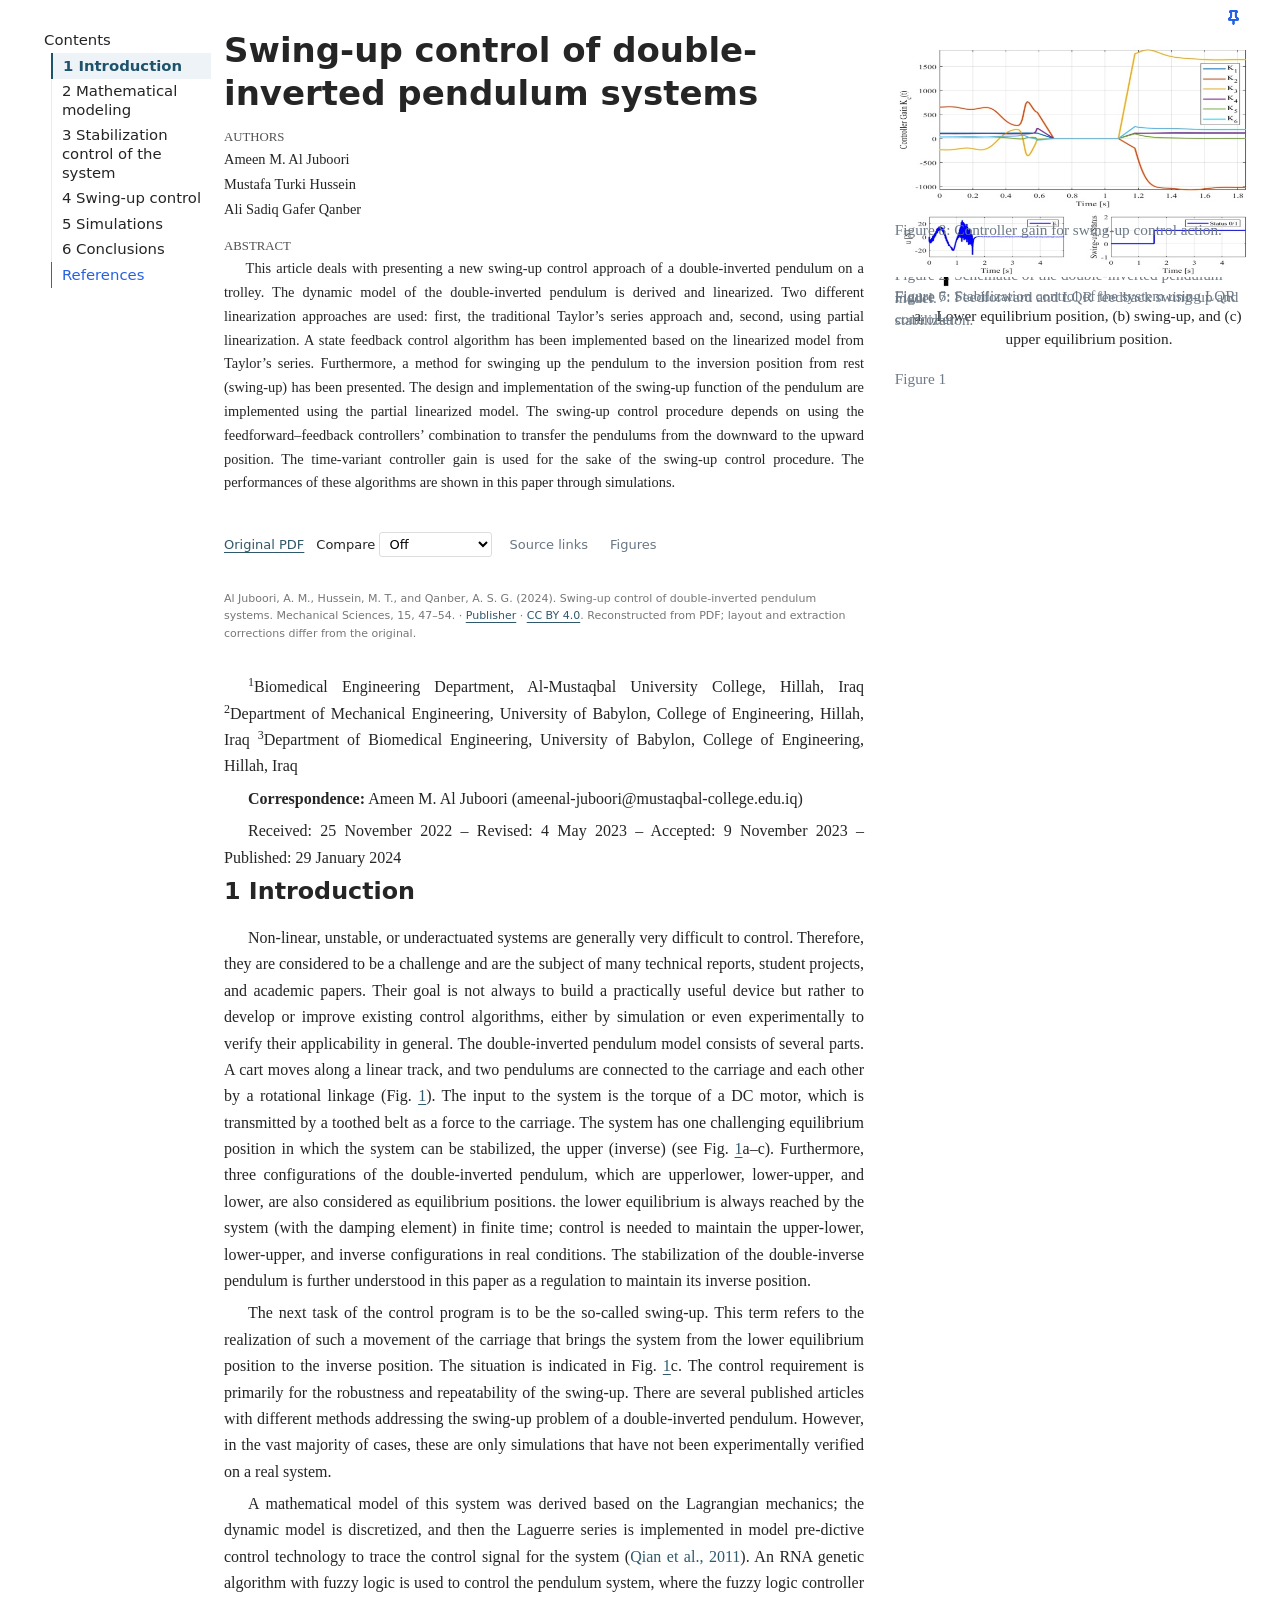
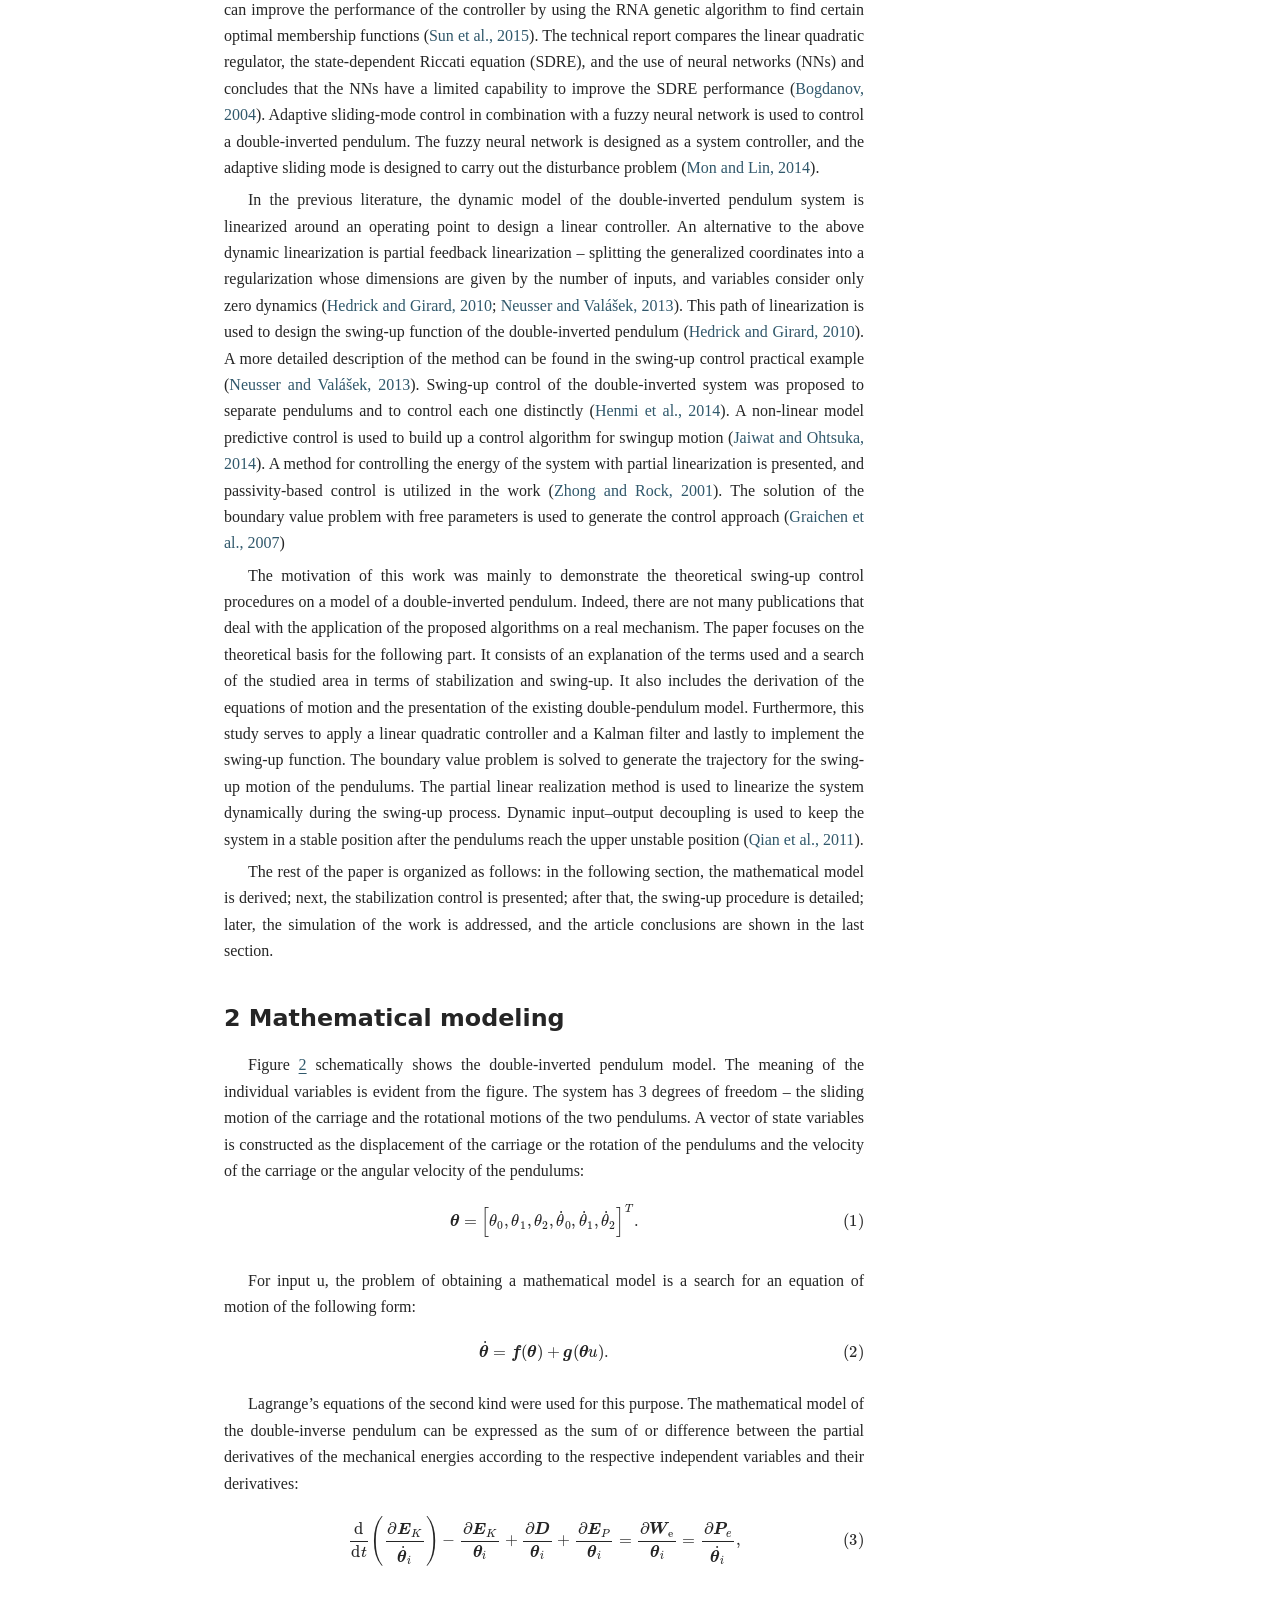
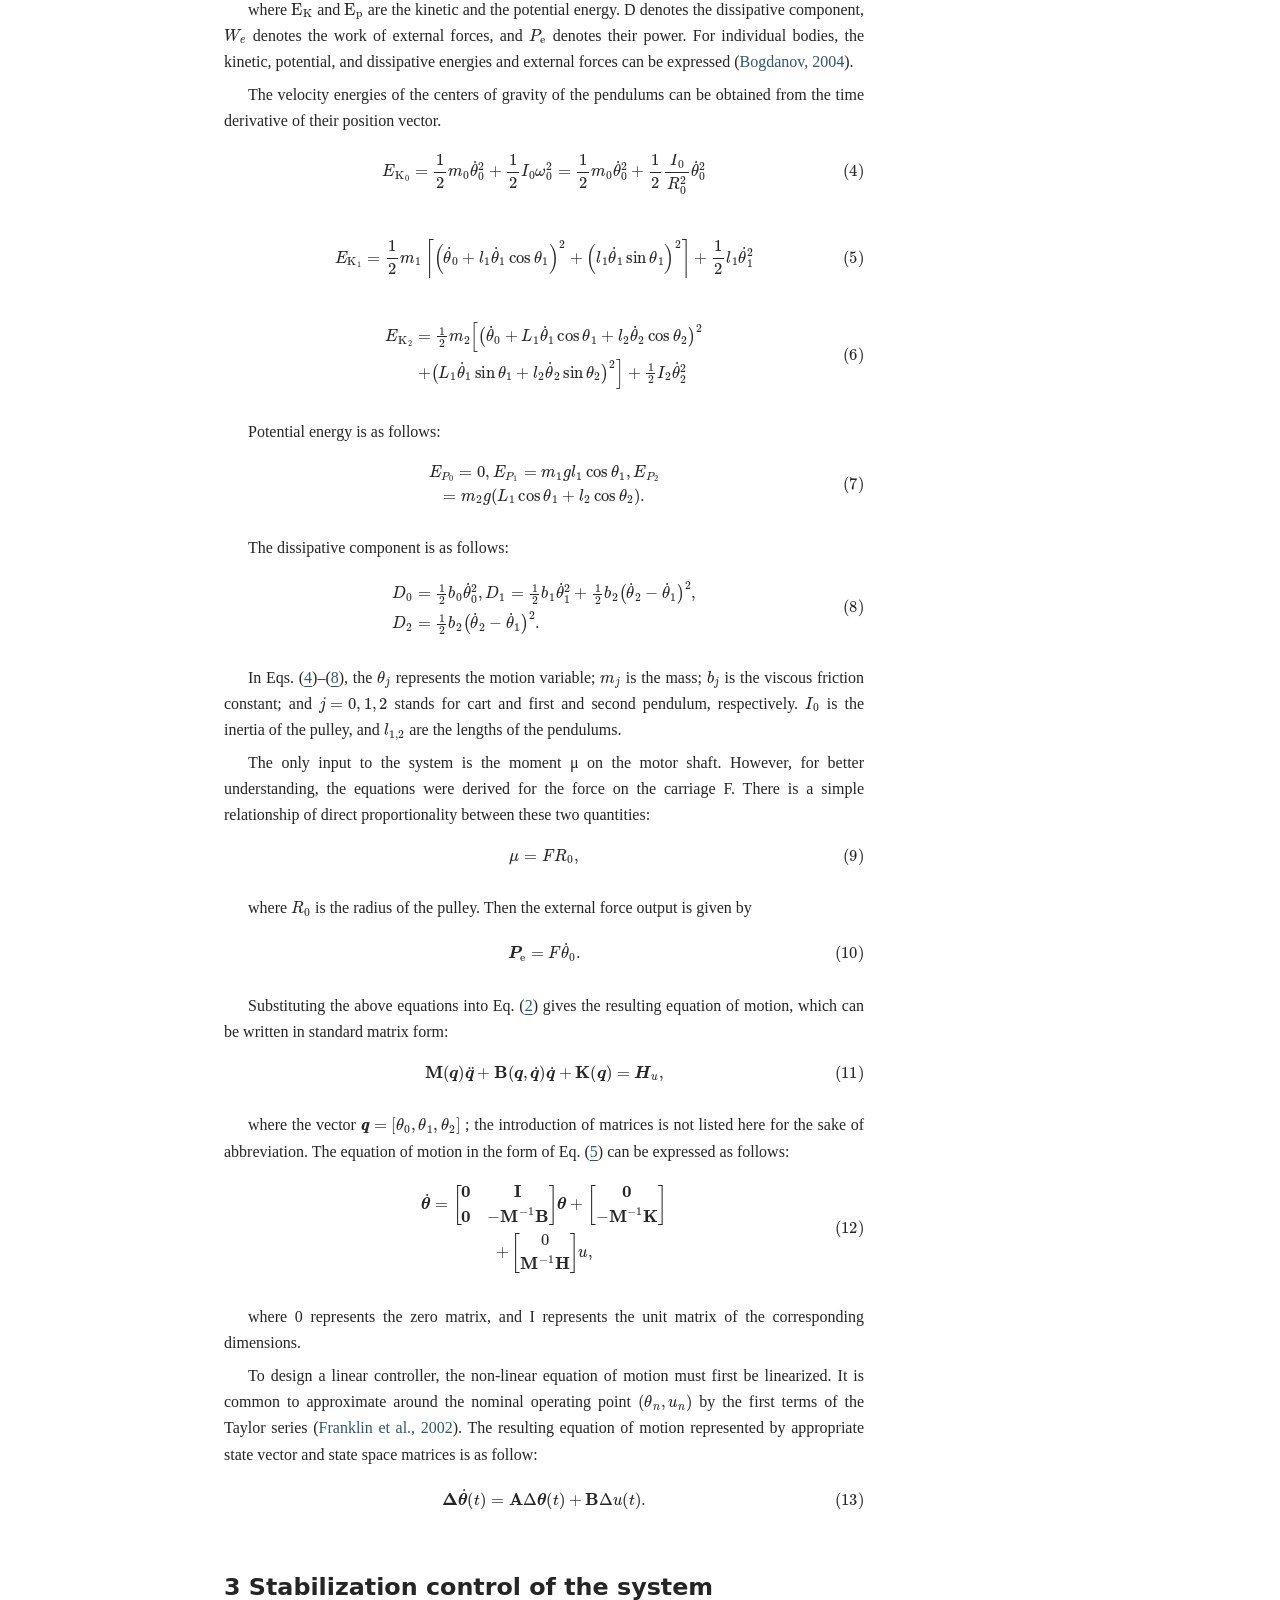
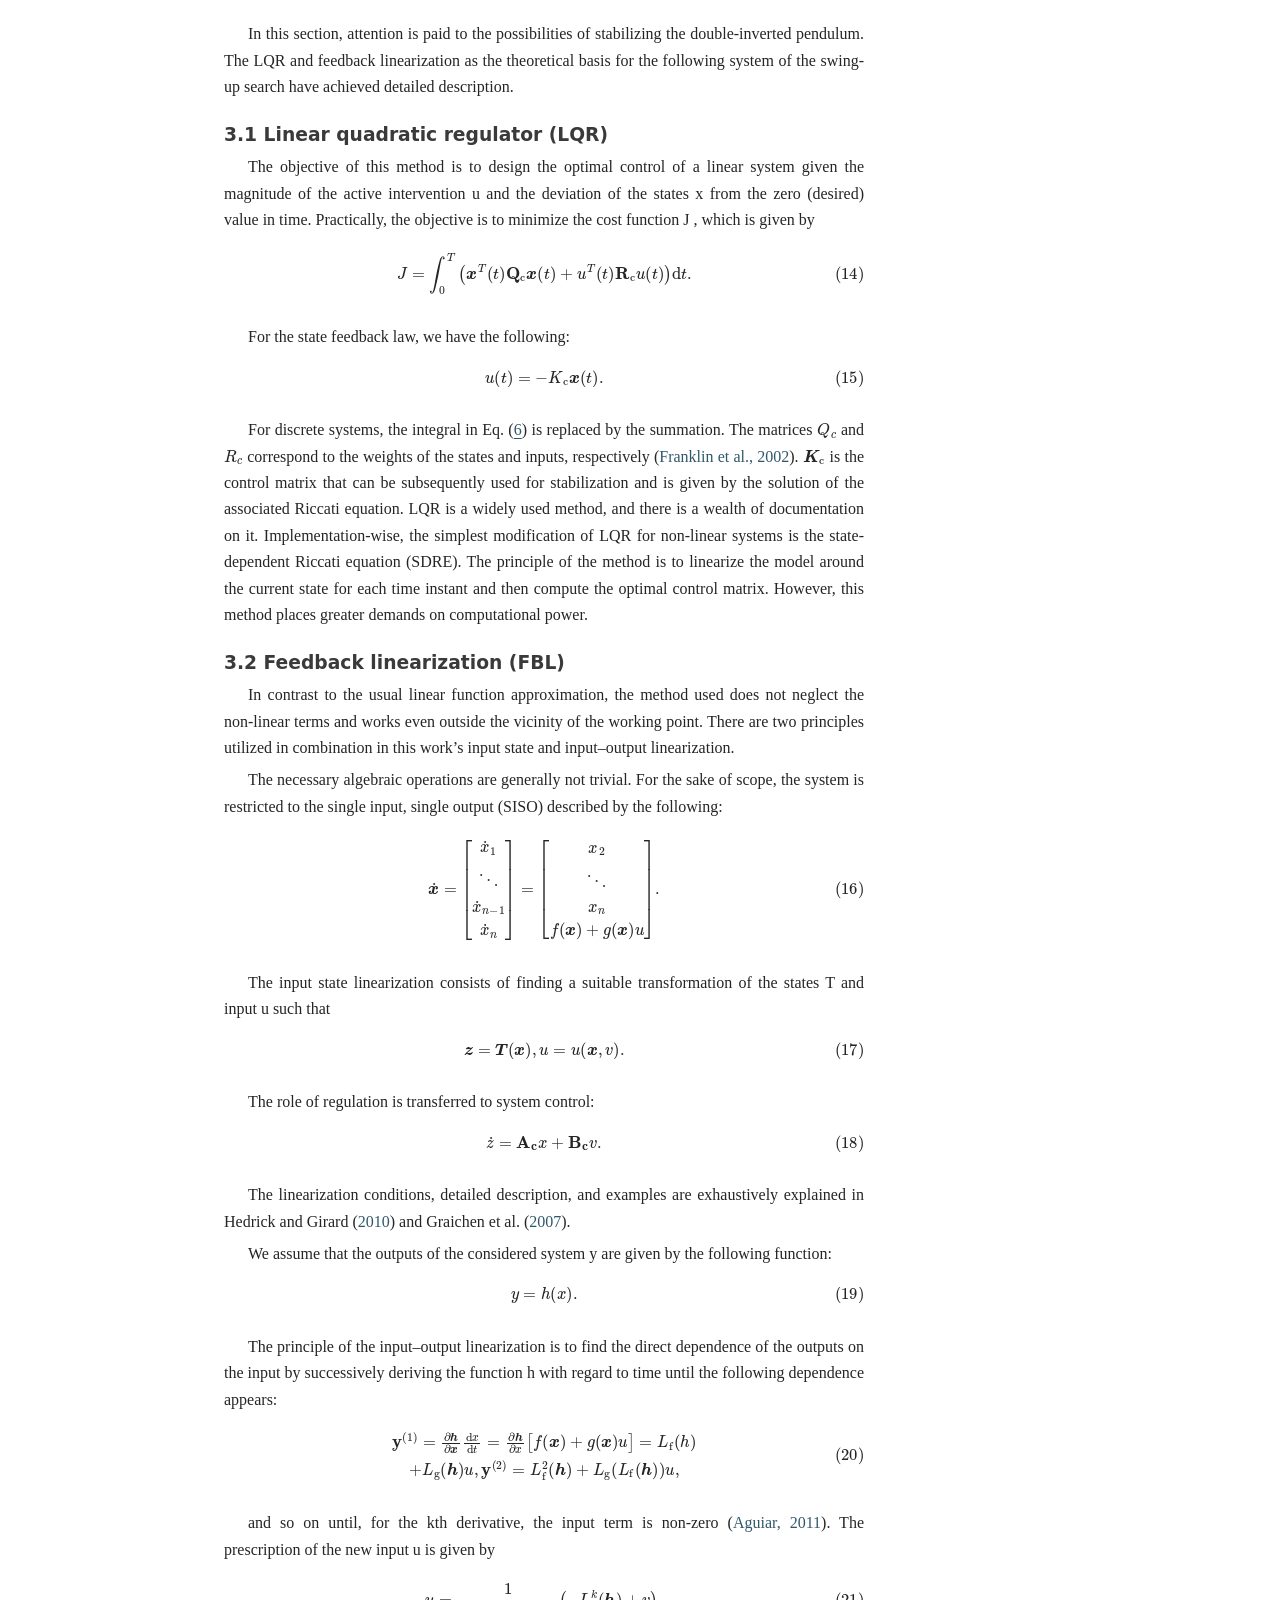
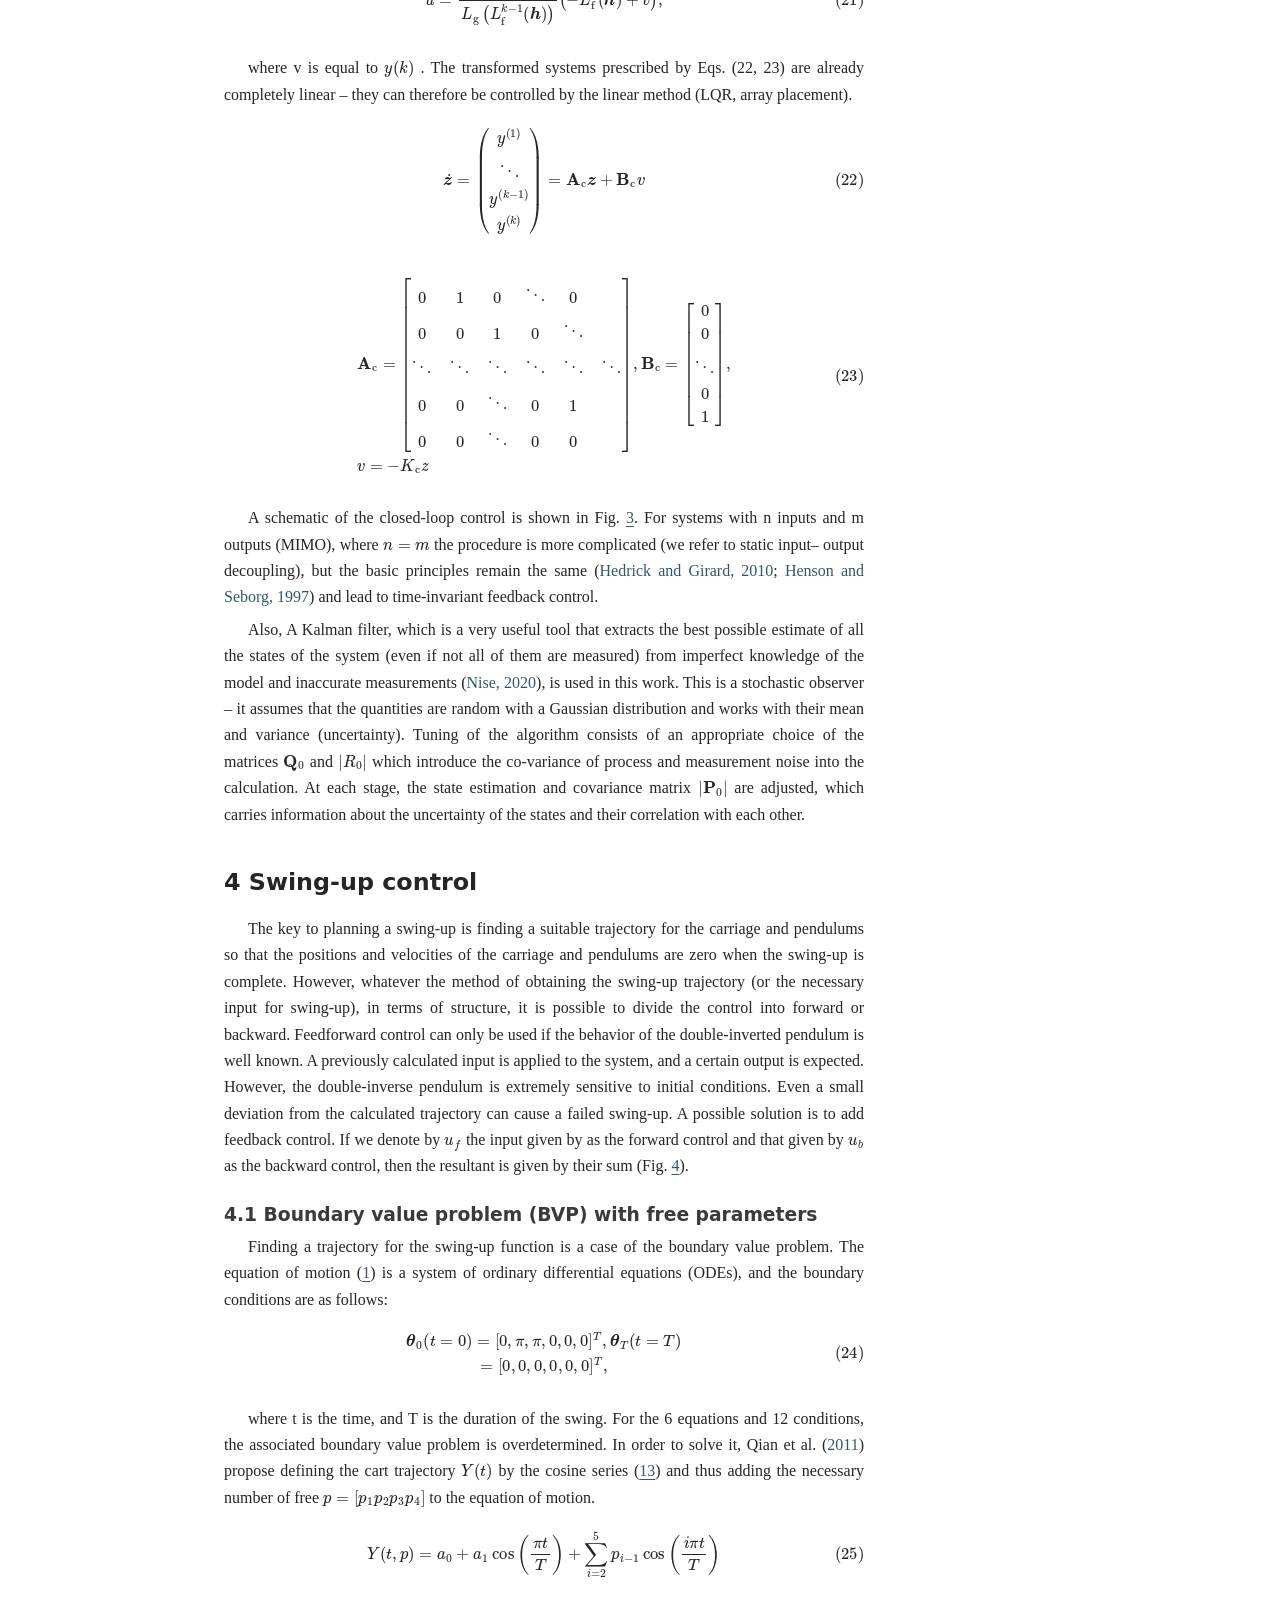
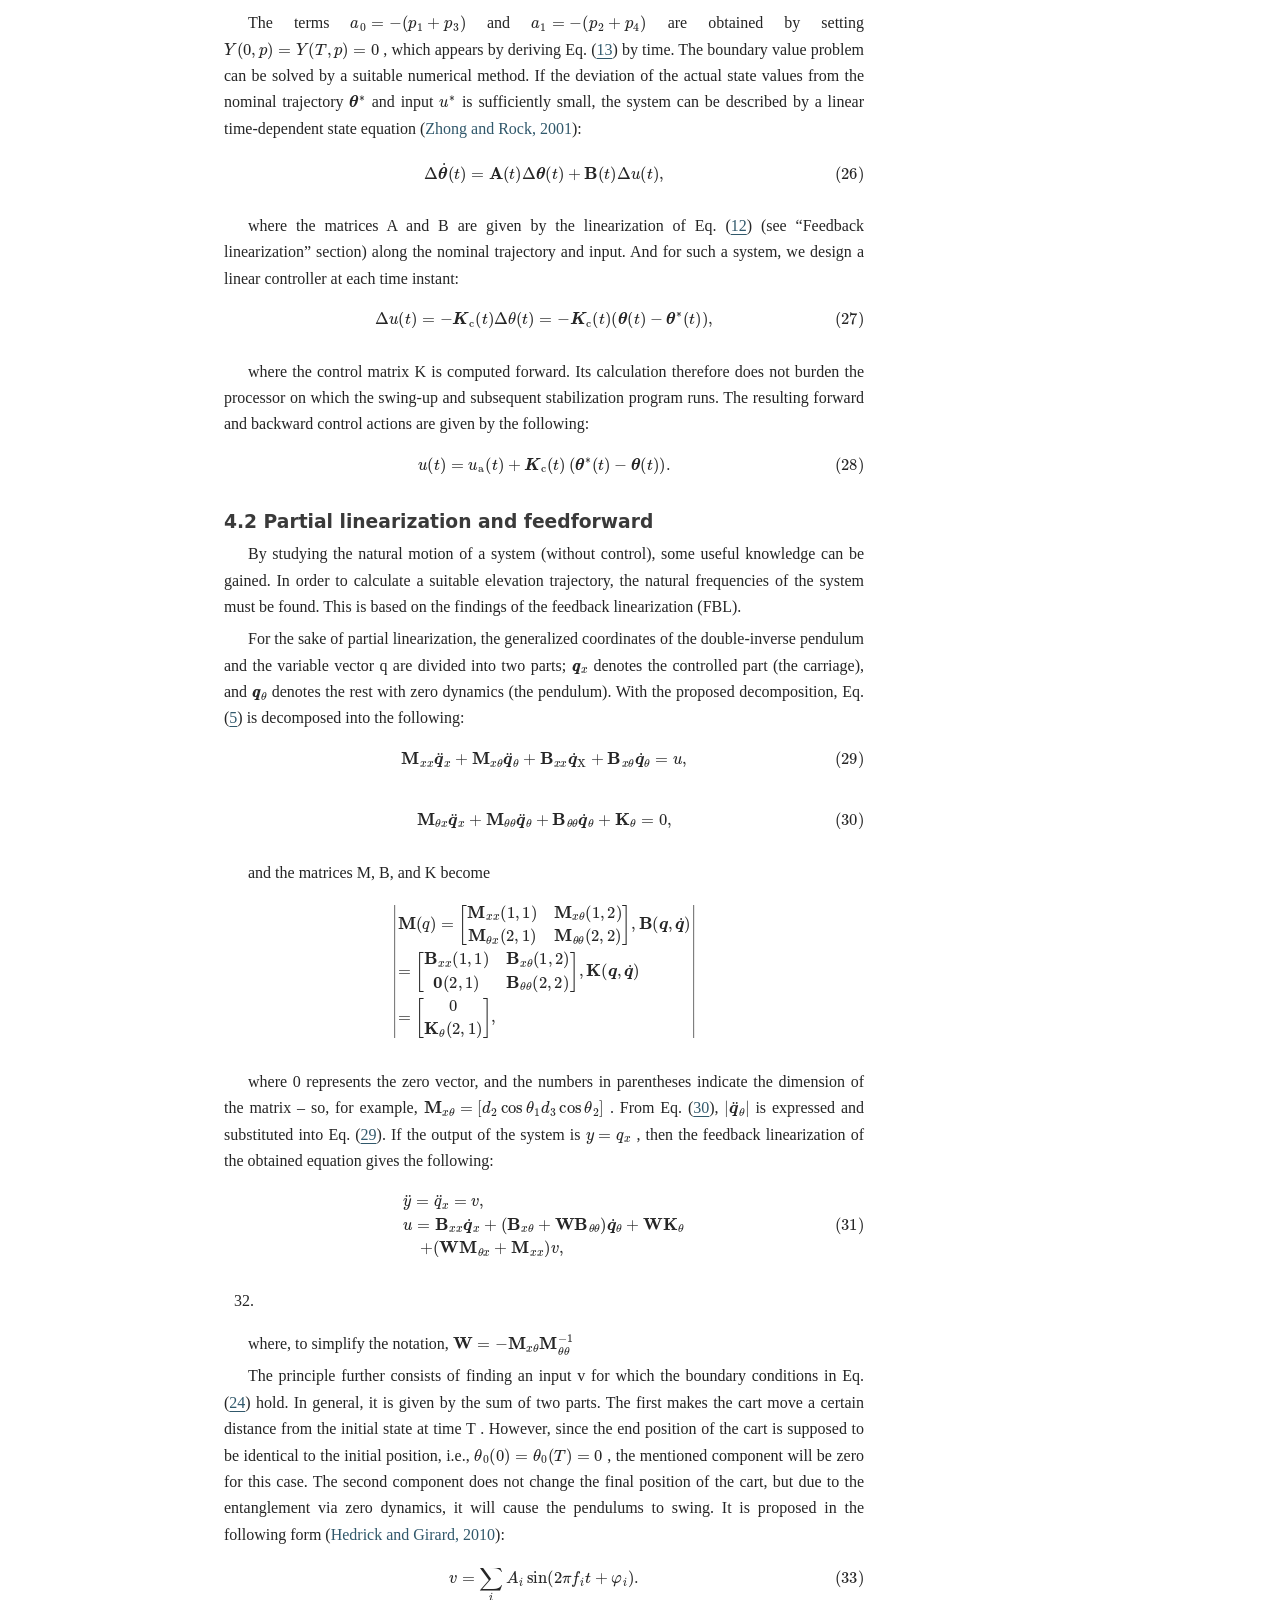
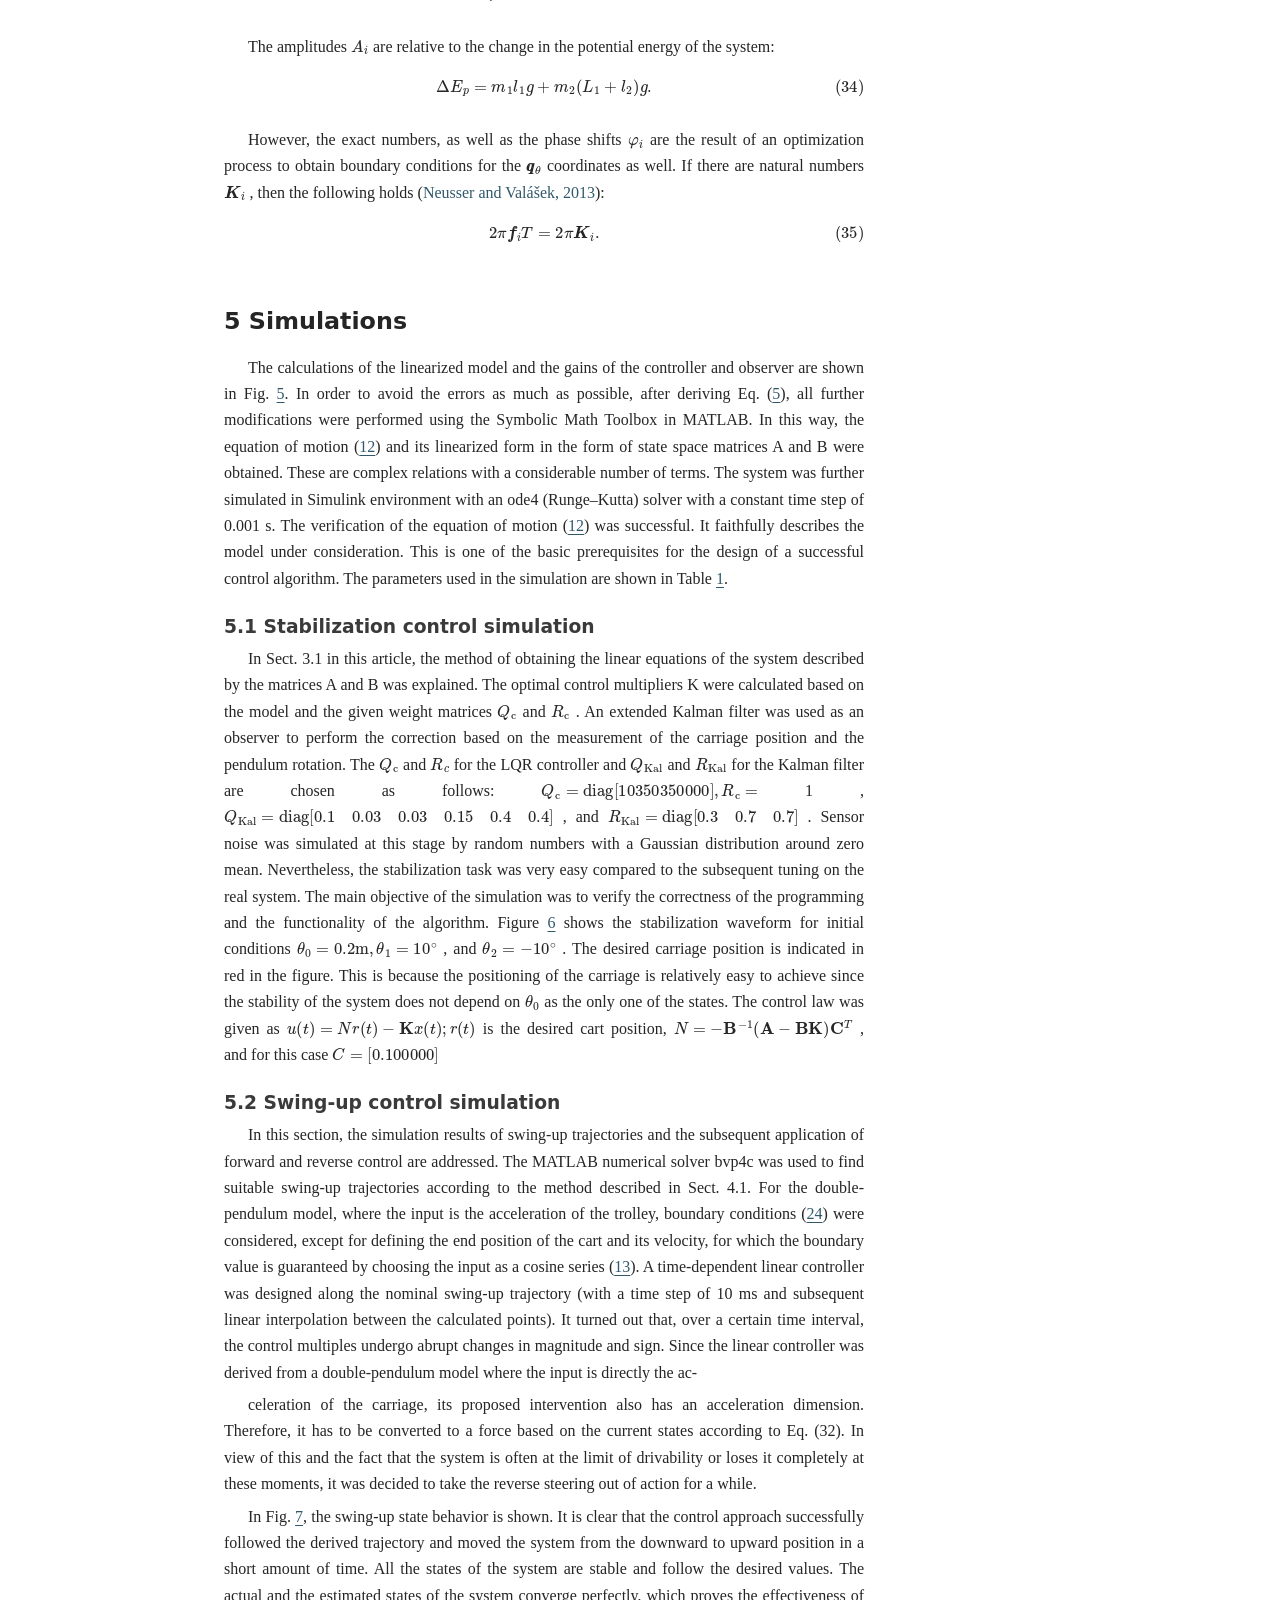
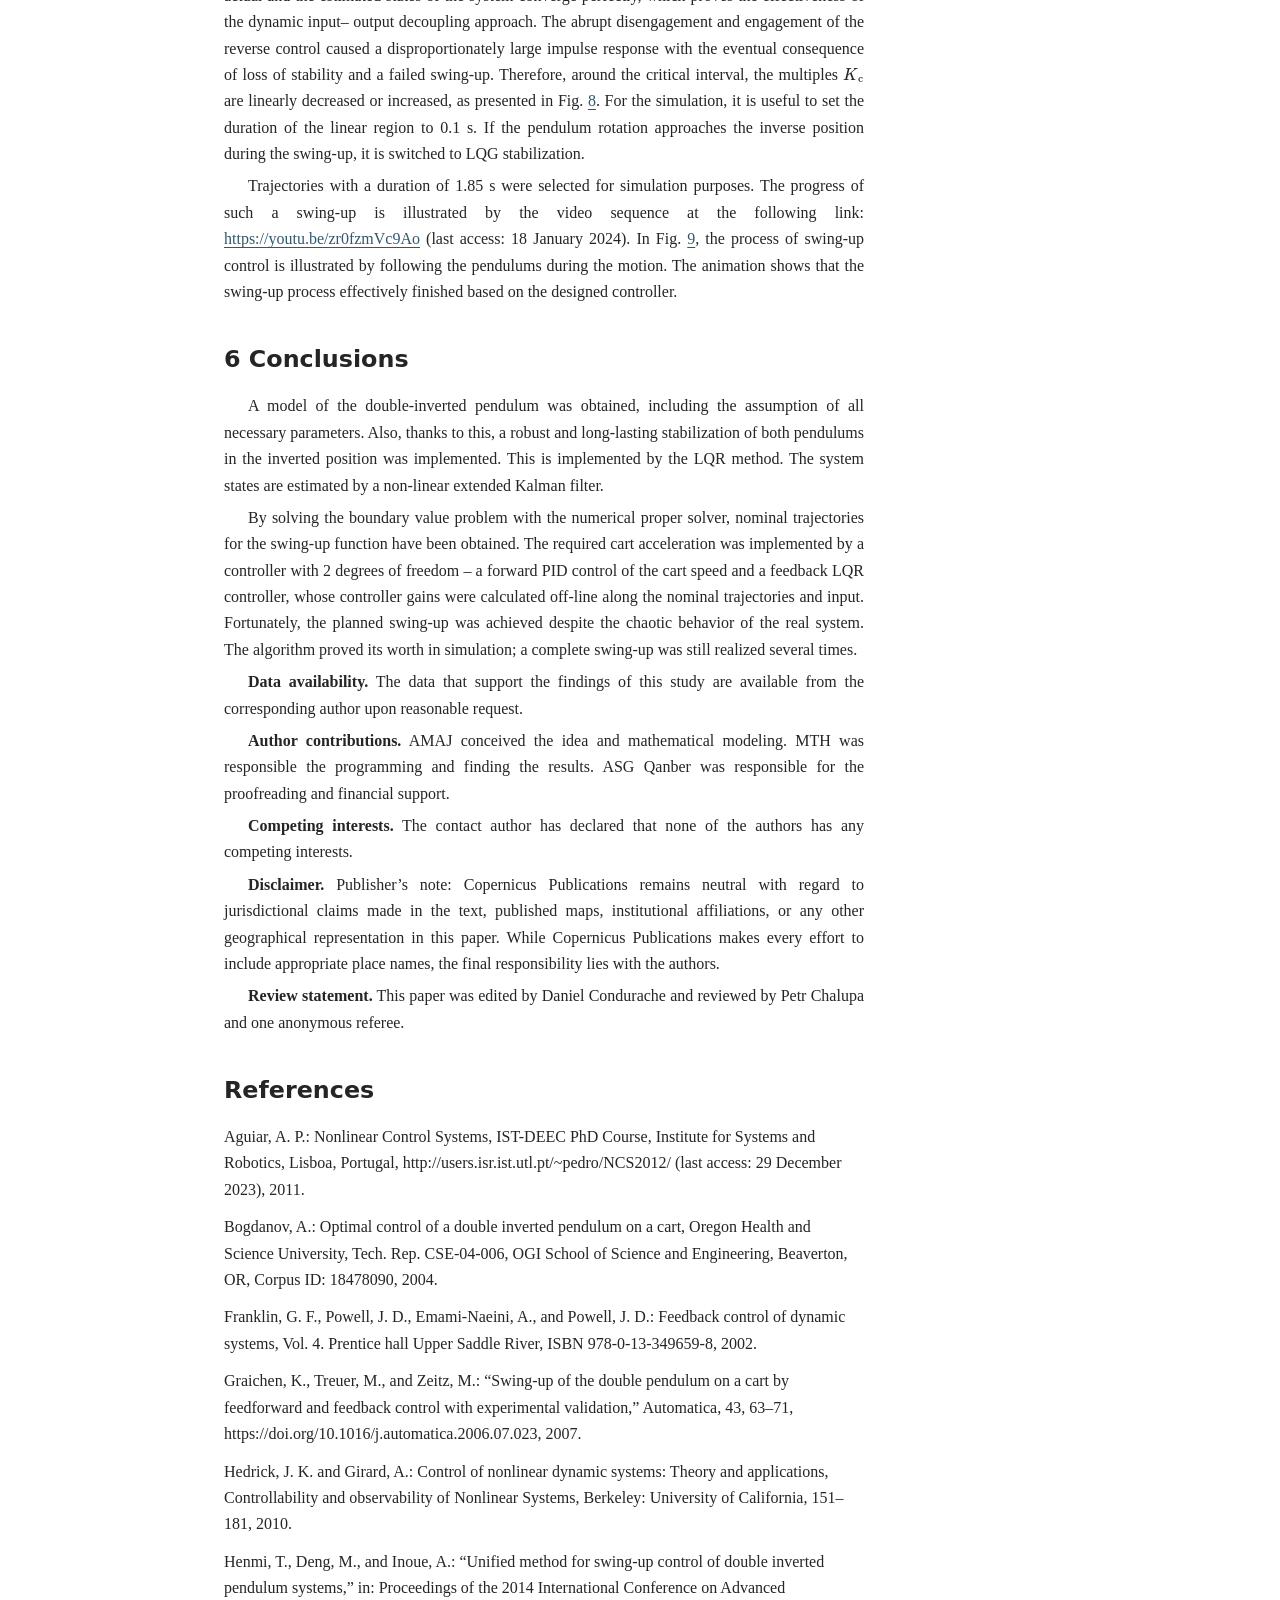
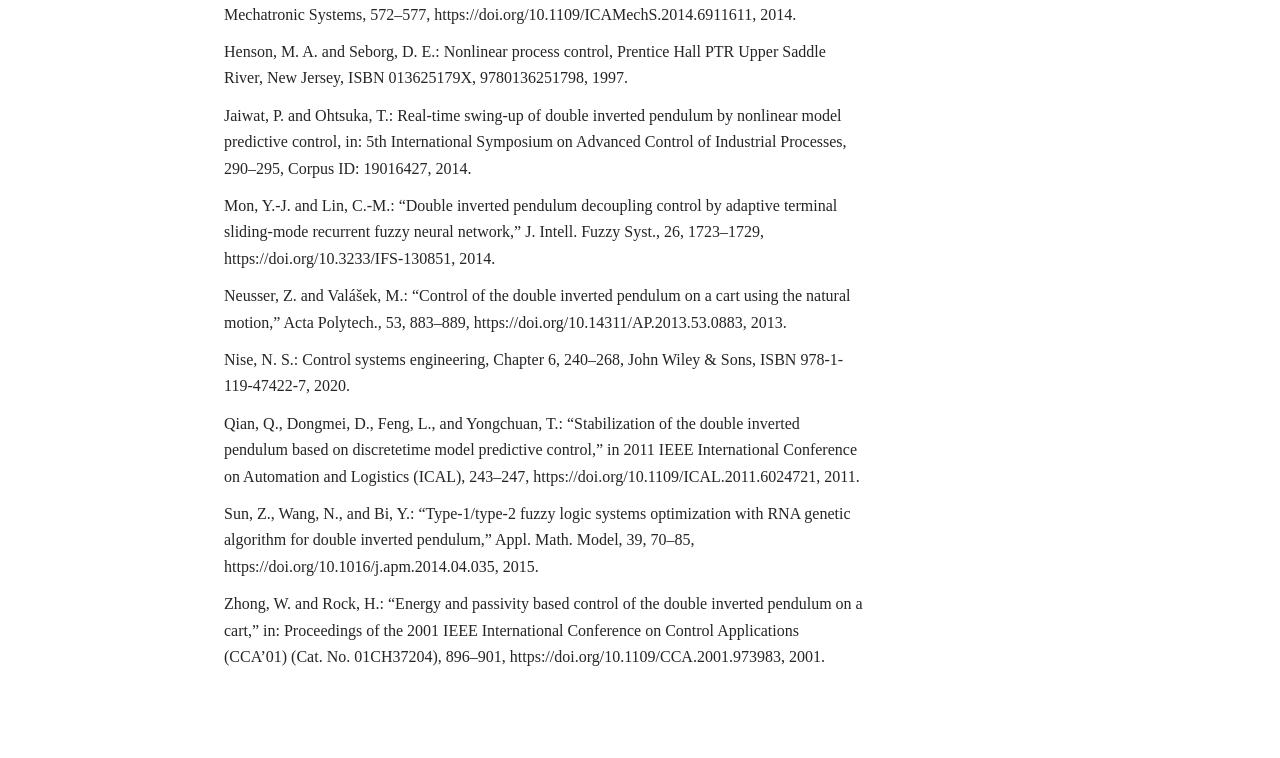
==== commit 90a39b56: "Add synchronized PDF and PLaMo translation comparison views" ====
--- a/demo/index.html
+++ b/demo/index.html
@@ -4,6 +4,9 @@
 <meta charset="utf-8"/>
 <meta content="quarto-1.10.18" name="generator"/>
 <meta content="width=device-width, initial-scale=1.0, user-scalable=yes" name="viewport"/>
+<meta content="Ameen M. Al Juboori" name="author"/>
+<meta content="Mustafa Turki Hussein" name="author"/>
+<meta content="Ali Sadiq Gafer Qanber" name="author"/>
 <title>Swing-up control of double-inverted pendulum systems</title>
 <style>
 /* Default styles provided by pandoc.
@@ -156,79 +159,73 @@
 <main class="content" id="quarto-document-content">
 <header class="quarto-title-block default" id="title-block-header">
 <div class="quarto-title">
-<h1 class="title">Swing-up control of double-inverted pendulum systems</h1>
+<h1 class="title" data-compare-id="paper-title" id="paper-title">Swing-up control of double-inverted pendulum systems</h1>
 </div>
 <div class="quarto-title-meta">
+<div>
+<div class="quarto-title-meta-heading">Authors</div>
+<div class="quarto-title-meta-contents">
+<p>Ameen M. Al Juboori </p>
+<p>Mustafa Turki Hussein </p>
+<p>Ali Sadiq Gafer Qanber </p>
+</div>
+</div>
+</div>
+<div>
+<div class="abstract"><div class="block-title">Abstract</div><div class="margin-scope" data-margin-end="p1-b7-abstract-end" id="p1-b7-scope"></div><p data-compare-id="abstract-p1-b7" id="abstract-p1-b7">
+
+    This article deals with presenting a new swing-up control approach of a double-inverted pendulum on a trolley. The dynamic model of the double-inverted pendulum is derived and linearized. Two different linearization approaches are used: first, the traditional Taylor’s series approach and, second, using partial linearization. A state feedback control algorithm has been implemented based on the linearized model from Taylor’s series. Furthermore, a method for swinging up the pendulum to the inversion position from rest (swing-up) has been presented. The design and implementation of the swing-up function of the pendulum are implemented using the partial linearized model. The swing-up control procedure depends on using the feedforward–feedback controllers’ combination to transfer the pendulums from the downward to the upward position. The time-variant controller gain is used for the sake of the swing-up control procedure. The performances of these algorithms are shown in this paper through simulations.
+  </p><div class="margin-scope-end" id="p1-b7-abstract-end"></div></div>
 </div>
 </header>
 <div class="reader-tools">
-<a href="source.pdf">Original PDF</a><button id="toggle-sources">Source links</button><button id="show-figures">Figures</button>
+<a href="source.pdf">Original PDF</a><label>Compare <select id="compare-mode"><option value="none">Off</option><option value="pdf">Original PDF</option><option value="ja">Japanese</option></select></label><button id="toggle-sources">Source links</button><button id="show-figures">Figures</button>
 </div>
 <div class="attribution">
 Al Juboori, A. M., Hussein, M. T., and Qanber, A. S. G. (2024). Swing-up control of double-inverted pendulum systems. Mechanical Sciences, 15, 47–54. · <a href="https://doi.org/10.5194/ms-15-47-2024">Publisher</a> · <a href="https://creativecommons.org/licenses/by/4.0/">CC BY 4.0</a>. Reconstructed from PDF; layout and extraction corrections differ from the original.
 </div>
-<div class="margin-scope" data-margin-end="p1-b3-scope-margin-end-1" id="p1-b3-scope">
-</div>
-<div class="paper-block prose-block" data-source-page="1" id="p1-b3">
-<p><strong>Ameen M. Al Juboori</strong><sup>1</sup><strong>, Mustafa Turki Hussein</strong><sup>2</sup><strong>, and Ali Sadiq Gafer Qanber</strong><sup>3</sup></p>
-<button aria-label="View source, page 1" class="source-button" data-block="p1-b3">
-p. 1
-</button>
-</div>
-<div class="margin-scope-end" id="p1-b3-scope-margin-end-1">
-</div>
-<div class="margin-scope" data-margin-end="p1-b4-scope-margin-end-2" id="p1-b4-scope">
-</div>
-<div class="paper-block prose-block" data-source-page="1" id="p1-b4">
+<div class="margin-scope" data-margin-end="p1-b4-scope-margin-end-1" id="p1-b4-scope">
+</div>
+<div class="paper-block prose-block" data-compare-id="p1-b4" data-source-page="1" id="p1-b4">
 <p><sup>1</sup>Biomedical Engineering Department, Al-Mustaqbal University College, Hillah, Iraq <sup>2</sup>Department of Mechanical Engineering, University of Babylon, College of Engineering, Hillah, Iraq <sup>3</sup>Department of Biomedical Engineering, University of Babylon, College of Engineering, Hillah, Iraq</p>
 <button aria-label="View source, page 1" class="source-button" data-block="p1-b4">
 p. 1
 </button>
 </div>
-<div class="margin-scope-end" id="p1-b4-scope-margin-end-2">
-</div>
-<div class="margin-scope" data-margin-end="p1-b5-scope-margin-end-3" id="p1-b5-scope">
-</div>
-<div class="paper-block prose-block" data-source-page="1" id="p1-b5">
+<div class="margin-scope-end" id="p1-b4-scope-margin-end-1">
+</div>
+<div class="margin-scope" data-margin-end="p1-b5-scope-margin-end-2" id="p1-b5-scope">
+</div>
+<div class="paper-block prose-block" data-compare-id="p1-b5" data-source-page="1" id="p1-b5">
 <p><strong>Correspondence:</strong> Ameen M. Al Juboori (ameenal-juboori@mustaqbal-college.edu.iq)</p>
 <button aria-label="View source, page 1" class="source-button" data-block="p1-b5">
 p. 1
 </button>
 </div>
-<div class="margin-scope-end" id="p1-b5-scope-margin-end-3">
-</div>
-<div class="margin-scope" data-margin-end="p1-b6-scope-margin-end-4" id="p1-b6-scope">
-</div>
-<div class="paper-block prose-block" data-source-page="1" id="p1-b6">
+<div class="margin-scope-end" id="p1-b5-scope-margin-end-2">
+</div>
+<div class="margin-scope" data-margin-end="p1-b6-scope-margin-end-3" id="p1-b6-scope">
+</div>
+<div class="paper-block prose-block" data-compare-id="p1-b6" data-source-page="1" id="p1-b6">
 <p>Received: 25 November 2022 – Revised: 4 May 2023 – Accepted: 9 November 2023 – Published: 29 January 2024</p>
 <button aria-label="View source, page 1" class="source-button" data-block="p1-b6">
 p. 1
 </button>
 </div>
-<div class="margin-scope-end" id="p1-b6-scope-margin-end-4">
-</div>
-<div class="margin-scope" data-margin-end="p1-b7-scope-margin-end-5" id="p1-b7-scope">
-</div>
-<div class="paper-block prose-block" data-source-page="1" id="p1-b7">
-<p><strong>Abstract.</strong> This article deals with presenting a new swing-up control approach of a double-inverted pendulum on a trolley. The dynamic model of the double-inverted pendulum is derived and linearized. Two different linearization approaches are used: first, the traditional Taylor’s series approach and, second, using partial linearization. A state feedback control algorithm has been implemented based on the linearized model from Taylor’s series. Furthermore, a method for swinging up the pendulum to the inversion position from rest (swing-up) has been presented. The design and implementation of the swing-up function of the pendulum are implemented using the partial linearized model. The swing-up control procedure depends on using the feedforward–feedback controllers’ combination to transfer the pendulums from the downward to the upward position. The time-variant controller gain is used for the sake of the swing-up control procedure. The performances of these algorithms are shown in this paper through simulations.</p>
-<button aria-label="View source, page 1" class="source-button" data-block="p1-b7">
-p. 1
-</button>
-</div>
-<div class="margin-scope-end" id="p1-b7-scope-margin-end-5">
+<div class="margin-scope-end" id="p1-b6-scope-margin-end-3">
 </div>
 <section class="level2" id="sec-p1-b8">
-<h2 class="anchored" data-anchor-id="sec-p1-b8">1 Introduction</h2>
-<div class="margin-scope" data-margin-end="p1-b9-scope-margin-end-6" id="p1-b9-scope">
-</div>
-<div class="paper-block prose-block" data-source-page="1" id="p1-b9">
-<p>Non-linear, unstable, or underactuated systems are generally very difficult to control. Therefore, they are considered to be a challenge and are the subject of many technical reports, student projects, and academic papers. Their goal is not always to build a practically useful device but rather to develop or improve existing control algorithms, either by simulation or even experimentally to verify their applicability in general. The double-inverted pendulum model consists of several parts. A cart moves along a linear track, and two pendulums are connected to the carriage and each other by a rotational linkage (Fig. <a class="quarto-xref" href="#fig-1">1</a>). The input to the system is the torque of a DC motor, which is transmitted by a toothed belt as a force to the carriage. The system has one challenging equilibrium position in which the system can be stabilized, the upper (inverse) (see Fig. 1a–c). Furthermore, three configurations of the double-inverted pendulum, which are upperlower, lower-upper, and lower, are also considered as equilibrium positions. the lower equilibrium is always reached by the system (with the damping element) in finite time; control is needed to maintain the upper-lower, lower-upper, and inverse configurations in real conditions. The stabilization of the double-inverse pendulum is further understood in this paper as a regulation to maintain its inverse position.</p>
+<h2 class="anchored" data-anchor-id="sec-p1-b8" data-compare-id="sec-p1-b8">1 Introduction</h2>
+<div class="margin-scope" data-margin-end="p1-b9-scope-margin-end-4" id="p1-b9-scope">
+</div>
+<div class="paper-block prose-block" data-compare-id="p1-b9" data-source-page="1" id="p1-b9">
+<p>Non-linear, unstable, or underactuated systems are generally very difficult to control. Therefore, they are considered to be a challenge and are the subject of many technical reports, student projects, and academic papers. Their goal is not always to build a practically useful device but rather to develop or improve existing control algorithms, either by simulation or even experimentally to verify their applicability in general. The double-inverted pendulum model consists of several parts. A cart moves along a linear track, and two pendulums are connected to the carriage and each other by a rotational linkage (Fig. <a class="quarto-xref" href="#fig-1">1</a>). The input to the system is the torque of a DC motor, which is transmitted by a toothed belt as a force to the carriage. The system has one challenging equilibrium position in which the system can be stabilized, the upper (inverse) (see Fig. <a class="quarto-xref" href="#fig-1">1</a>a–c). Furthermore, three configurations of the double-inverted pendulum, which are upperlower, lower-upper, and lower, are also considered as equilibrium positions. the lower equilibrium is always reached by the system (with the damping element) in finite time; control is needed to maintain the upper-lower, lower-upper, and inverse configurations in real conditions. The stabilization of the double-inverse pendulum is further understood in this paper as a regulation to maintain its inverse position.</p>
 <button aria-label="View source, page 1" class="source-button" data-block="p1-b9">
 p. 1
 </button>
 <p><button aria-label="View source, page 1" class="source-button" data-block="p1-b10">p. 1</button></p>
 </div>
-<div class="margin-scope-end" id="p1-b9-scope-margin-end-6">
+<div class="margin-scope-end" id="p1-b9-scope-margin-end-4">
 </div>
 <div class="paper-block margin-item" data-margin-for="p1-b9-scope p1-b11-scope" data-source-page="2" id="p2-b2">
 <div class="quarto-float quarto-figure quarto-figure-center anchored" id="fig-1">
@@ -240,7 +237,7 @@
 </ol>
 </div>
 <figcaption class="quarto-float-caption-bottom quarto-float-caption quarto-float-fig quarto-uncaptioned" id="fig-1-caption-0ceaefa1-69ba-4598-a22c-09a6ac19f8ca">
-Figure 1
+<a class="caption-reference" href="#fig-1">Figure 1</a>
 </figcaption>
 </figure>
 </div>
@@ -248,70 +245,70 @@
 p. 2
 </button>
 </div>
-<div class="margin-scope" data-margin-end="p1-b11-scope-margin-end-7" id="p1-b11-scope">
-</div>
-<div class="paper-block prose-block" data-source-page="1" id="p1-b11">
-<p>The next task of the control program is to be the so-called swing-up. This term refers to the realization of such a movement of the carriage that brings the system from the lower equilibrium position to the inverse position. The situation is indicated in Fig. 1c. The control requirement is primarily for the robustness and repeatability of the swing-up. There are several published articles with different methods addressing the swing-up problem of a double-inverted pendulum. However, in the vast majority of cases, these are only simulations that have not been experimentally verified on a real system.</p>
+<div class="margin-scope" data-margin-end="p1-b11-scope-margin-end-5" id="p1-b11-scope">
+</div>
+<div class="paper-block prose-block" data-compare-id="p1-b11" data-source-page="1" id="p1-b11">
+<p>The next task of the control program is to be the so-called swing-up. This term refers to the realization of such a movement of the carriage that brings the system from the lower equilibrium position to the inverse position. The situation is indicated in Fig. <a class="quarto-xref" href="#fig-1">1</a>c. The control requirement is primarily for the robustness and repeatability of the swing-up. There are several published articles with different methods addressing the swing-up problem of a double-inverted pendulum. However, in the vast majority of cases, these are only simulations that have not been experimentally verified on a real system.</p>
 <button aria-label="View source, page 1" class="source-button" data-block="p1-b11">
 p. 1
 </button>
 </div>
-<div class="margin-scope-end" id="p1-b11-scope-margin-end-7">
-</div>
-<div class="margin-scope" data-margin-end="p1-b12-scope-margin-end-8" id="p1-b12-scope">
-</div>
-<div class="paper-block prose-block" data-source-page="1" id="p1-b12">
+<div class="margin-scope-end" id="p1-b11-scope-margin-end-5">
+</div>
+<div class="margin-scope" data-margin-end="p1-b12-scope-margin-end-6" id="p1-b12-scope">
+</div>
+<div class="paper-block prose-block" data-compare-id="p1-b12" data-source-page="1" id="p1-b12">
 <p>A mathematical model of this system was derived based on the Lagrangian mechanics; the dynamic model is discretized, and then the Laguerre series is implemented in model pre-dictive control technology to trace the control signal for the system <span class="citation" data-cites="paper-ref-12">(<a href="#ref-paper-ref-12" role="doc-biblioref">Qian et al., 2011</a>)</span>. An RNA genetic algorithm with fuzzy logic is used to control the pendulum system, where the fuzzy logic controller can improve the performance of the controller by using the RNA genetic algorithm to find certain optimal membership functions <span class="citation" data-cites="paper-ref-13">(<a href="#ref-paper-ref-13" role="doc-biblioref">Sun et al., 2015</a>)</span>. The technical report compares the linear quadratic regulator, the state-dependent Riccati equation (SDRE), and the use of neural networks (NNs) and concludes that the NNs have a limited capability to improve the SDRE performance <span class="citation" data-cites="paper-ref-2">(<a href="#ref-paper-ref-2" role="doc-biblioref">Bogdanov, 2004</a>)</span>. Adaptive sliding-mode control in combination with a fuzzy neural network is used to control a double-inverted pendulum. The fuzzy neural network is designed as a system controller, and the adaptive sliding mode is designed to carry out the disturbance problem <span class="citation" data-cites="paper-ref-9">(<a href="#ref-paper-ref-9" role="doc-biblioref">Mon and Lin, 2014</a>)</span>.</p>
 <button aria-label="View source, page 1" class="source-button" data-block="p1-b12">
 p. 1
 </button>
 <p><button aria-label="View source, page 2" class="source-button" data-block="p2-b3">p. 2</button></p>
 </div>
-<div class="margin-scope-end" id="p1-b12-scope-margin-end-8">
-</div>
-<div class="margin-scope" data-margin-end="p2-b4-scope-margin-end-9" id="p2-b4-scope">
-</div>
-<div class="paper-block prose-block" data-source-page="2" id="p2-b4">
+<div class="margin-scope-end" id="p1-b12-scope-margin-end-6">
+</div>
+<div class="margin-scope" data-margin-end="p2-b4-scope-margin-end-7" id="p2-b4-scope">
+</div>
+<div class="paper-block prose-block" data-compare-id="p2-b4" data-source-page="2" id="p2-b4">
 <p>In the previous literature, the dynamic model of the double-inverted pendulum system is linearized around an operating point to design a linear controller. An alternative to the above dynamic linearization is partial feedback linearization – splitting the generalized coordinates into a regularization whose dimensions are given by the number of inputs, and variables consider only zero dynamics <span class="citation" data-cites="paper-ref-5 paper-ref-10">(<a href="#ref-paper-ref-5" role="doc-biblioref">Hedrick and Girard, 2010</a>; <a href="#ref-paper-ref-10" role="doc-biblioref">Neusser and Valášek, 2013</a>)</span>. This path of linearization is used to design the swing-up function of the double-inverted pendulum <span class="citation" data-cites="paper-ref-5">(<a href="#ref-paper-ref-5" role="doc-biblioref">Hedrick and Girard, 2010</a>)</span>. A more detailed description of the method can be found in the swing-up control practical example <span class="citation" data-cites="paper-ref-10">(<a href="#ref-paper-ref-10" role="doc-biblioref">Neusser and Valášek, 2013</a>)</span>. Swing-up control of the double-inverted system was proposed to separate pendulums and to control each one distinctly <span class="citation" data-cites="paper-ref-6">(<a href="#ref-paper-ref-6" role="doc-biblioref">Henmi et al., 2014</a>)</span>. A non-linear model predictive control is used to build up a control algorithm for swingup motion <span class="citation" data-cites="paper-ref-8">(<a href="#ref-paper-ref-8" role="doc-biblioref">Jaiwat and Ohtsuka, 2014</a>)</span>. A method for controlling the energy of the system with partial linearization is presented, and passivity-based control is utilized in the work <span class="citation" data-cites="paper-ref-14">(<a href="#ref-paper-ref-14" role="doc-biblioref">Zhong and Rock, 2001</a>)</span>. The solution of the boundary value problem with free parameters is used to generate the control approach <span class="citation" data-cites="paper-ref-4">(<a href="#ref-paper-ref-4" role="doc-biblioref">Graichen et al., 2007</a>)</span></p>
 <button aria-label="View source, page 2" class="source-button" data-block="p2-b4">
 p. 2
 </button>
 </div>
-<div class="margin-scope-end" id="p2-b4-scope-margin-end-9">
-</div>
-<div class="margin-scope" data-margin-end="p2-b5-scope-margin-end-10" id="p2-b5-scope">
-</div>
-<div class="paper-block prose-block" data-source-page="2" id="p2-b5">
+<div class="margin-scope-end" id="p2-b4-scope-margin-end-7">
+</div>
+<div class="margin-scope" data-margin-end="p2-b5-scope-margin-end-8" id="p2-b5-scope">
+</div>
+<div class="paper-block prose-block" data-compare-id="p2-b5" data-source-page="2" id="p2-b5">
 <p>The motivation of this work was mainly to demonstrate the theoretical swing-up control procedures on a model of a double-inverted pendulum. Indeed, there are not many publications that deal with the application of the proposed algorithms on a real mechanism. The paper focuses on the theoretical basis for the following part. It consists of an explanation of the terms used and a search of the studied area in terms of stabilization and swing-up. It also includes the derivation of the equations of motion and the presentation of the existing double-pendulum model. Furthermore, this study serves to apply a linear quadratic controller and a Kalman filter and lastly to implement the swing-up function. The boundary value problem is solved to generate the trajectory for the swing-up motion of the pendulums. The partial linear realization method is used to linearize the system dynamically during the swing-up process. Dynamic input–output decoupling is used to keep the system in a stable position after the pendulums reach the upper unstable position <span class="citation" data-cites="paper-ref-12">(<a href="#ref-paper-ref-12" role="doc-biblioref">Qian et al., 2011</a>)</span>.</p>
 <button aria-label="View source, page 2" class="source-button" data-block="p2-b5">
 p. 2
 </button>
 <p><button aria-label="View source, page 2" class="source-button" data-block="p2-b6">p. 2</button></p>
 </div>
-<div class="margin-scope-end" id="p2-b5-scope-margin-end-10">
-</div>
-<div class="margin-scope" data-margin-end="p2-b7-scope-margin-end-11" id="p2-b7-scope">
-</div>
-<div class="paper-block prose-block" data-source-page="2" id="p2-b7">
+<div class="margin-scope-end" id="p2-b5-scope-margin-end-8">
+</div>
+<div class="margin-scope" data-margin-end="p2-b7-scope-margin-end-9" id="p2-b7-scope">
+</div>
+<div class="paper-block prose-block" data-compare-id="p2-b7" data-source-page="2" id="p2-b7">
 <p>The rest of the paper is organized as follows: in the following section, the mathematical model is derived; next, the stabilization control is presented; after that, the swing-up procedure is detailed; later, the simulation of the work is addressed, and the article conclusions are shown in the last section.</p>
 <button aria-label="View source, page 2" class="source-button" data-block="p2-b7">
 p. 2
 </button>
 </div>
-<div class="margin-scope-end" id="p2-b7-scope-margin-end-11">
+<div class="margin-scope-end" id="p2-b7-scope-margin-end-9">
 </div>
 </section>
 <section class="level2" id="sec-p2-b8">
-<h2 class="anchored" data-anchor-id="sec-p2-b8">2 Mathematical modeling</h2>
-<div class="margin-scope" data-margin-end="p2-b9-scope-margin-end-12" id="p2-b9-scope">
-</div>
-<div class="paper-block prose-block" data-source-page="2" id="p2-b9">
+<h2 class="anchored" data-anchor-id="sec-p2-b8" data-compare-id="sec-p2-b8">2 Mathematical modeling</h2>
+<div class="margin-scope" data-margin-end="p2-b9-scope-margin-end-10" id="p2-b9-scope">
+</div>
+<div class="paper-block prose-block" data-compare-id="p2-b9" data-source-page="2" id="p2-b9">
 <p>Figure <a class="quarto-xref" href="#fig-2">2</a> schematically shows the double-inverted pendulum model. The meaning of the individual variables is evident from the figure. The system has 3 degrees of freedom – the sliding motion of the carriage and the rotational motions of the two pendulums. A vector of state variables is constructed as the displacement of the carriage or the rotation of the pendulums and the velocity of the carriage or the angular velocity of the pendulums:</p>
 <button aria-label="View source, page 2" class="source-button" data-block="p2-b9">
 p. 2
 </button>
 </div>
-<div class="margin-scope-end" id="p2-b9-scope-margin-end-12">
+<div class="margin-scope-end" id="p2-b9-scope-margin-end-10">
 </div>
 <div class="paper-block margin-item" data-margin-for="p2-b9-scope" data-source-page="3" id="p3-b2">
 <div class="quarto-float quarto-figure quarto-figure-center anchored" id="fig-2">
@@ -320,7 +317,7 @@
 <img class="img-fluid figure-img" src="images/page_2_image_2.jpg"/>
 </div>
 <figcaption class="quarto-float-caption-bottom quarto-float-caption quarto-float-fig" id="fig-2-caption-0ceaefa1-69ba-4598-a22c-09a6ac19f8ca">
-Figure 2: Schematic of the double-inverted pendulum model.
+<a class="caption-reference" href="#fig-2">Figure 2:</a> Schematic of the double-inverted pendulum model.
 </figcaption>
 </figure>
 </div>
@@ -328,7 +325,7 @@
 p. 3
 </button>
 </div>
-<div class="paper-block" data-equation-image="images/page_1_equation_11.jpg" data-source-page="2" id="p2-b10">
+<div class="paper-block" data-compare-id="p2-b10" data-equation-image="images/page_1_equation_11.jpg" data-source-page="2" id="p2-b10">
 <p><span id="eq-1"><span class="math display">\[
 \boldsymbol {\theta} = \left[ \theta_ {0}, \theta_ {1}, \theta_ {2}, \dot {\theta} _ {0}, \dot {\theta} _ {1}, \dot {\theta} _ {2} \right] ^ {T}.
 \tag{1}\]</span></span></p>
@@ -336,17 +333,17 @@
 p. 2
 </button>
 </div>
-<div class="margin-scope" data-margin-end="p2-b11-scope-margin-end-13" id="p2-b11-scope">
-</div>
-<div class="paper-block prose-block" data-source-page="2" id="p2-b11">
+<div class="margin-scope" data-margin-end="p2-b11-scope-margin-end-11" id="p2-b11-scope">
+</div>
+<div class="paper-block prose-block" data-compare-id="p2-b11" data-source-page="2" id="p2-b11">
 <p>For input u, the problem of obtaining a mathematical model is a search for an equation of motion of the following form:</p>
 <button aria-label="View source, page 2" class="source-button" data-block="p2-b11">
 p. 2
 </button>
 </div>
-<div class="margin-scope-end" id="p2-b11-scope-margin-end-13">
-</div>
-<div class="paper-block" data-equation-image="images/page_1_equation_13.jpg" data-source-page="2" id="p2-b12">
+<div class="margin-scope-end" id="p2-b11-scope-margin-end-11">
+</div>
+<div class="paper-block" data-compare-id="p2-b12" data-equation-image="images/page_1_equation_13.jpg" data-source-page="2" id="p2-b12">
 <p><span id="eq-2"><span class="math display">\[
 \dot {\boldsymbol {\theta}} = \boldsymbol {f} (\boldsymbol {\theta}) + \boldsymbol {g} (\boldsymbol {\theta} u).
 \tag{2}\]</span></span></p>
@@ -354,17 +351,17 @@
 p. 2
 </button>
 </div>
-<div class="margin-scope" data-margin-end="p2-b13-scope-margin-end-14" id="p2-b13-scope">
-</div>
-<div class="paper-block prose-block" data-source-page="2" id="p2-b13">
+<div class="margin-scope" data-margin-end="p2-b13-scope-margin-end-12" id="p2-b13-scope">
+</div>
+<div class="paper-block prose-block" data-compare-id="p2-b13" data-source-page="2" id="p2-b13">
 <p>Lagrange’s equations of the second kind were used for this purpose. The mathematical model of the double-inverse pendulum can be expressed as the sum of or difference between the partial derivatives of the mechanical energies according to the respective independent variables and their derivatives:</p>
 <button aria-label="View source, page 2" class="source-button" data-block="p2-b13">
 p. 2
 </button>
 </div>
-<div class="margin-scope-end" id="p2-b13-scope-margin-end-14">
-</div>
-<div class="paper-block" data-equation-image="images/page_1_equation_15.jpg" data-source-page="2" id="p2-b14">
+<div class="margin-scope-end" id="p2-b13-scope-margin-end-12">
+</div>
+<div class="paper-block" data-compare-id="p2-b14" data-equation-image="images/page_1_equation_15.jpg" data-source-page="2" id="p2-b14">
 <p><span id="eq-3"><span class="math display">\[
 \frac {\mathrm{d}}{\mathrm{d} t} \left(\frac {\partial \boldsymbol {E} _ {K}}{\dot {\boldsymbol {\theta}} _ {i}}\right) - \frac {\partial \boldsymbol {E} _ {K}}{\boldsymbol {\theta} _ {i}} + \frac {\partial \boldsymbol {D}}{\boldsymbol {\theta} _ {i}} + \frac {\partial \boldsymbol {E} _ {P}}{\boldsymbol {\theta} _ {i}} = \frac {\partial \boldsymbol {W} _ {\mathrm{e}}}{\boldsymbol {\theta} _ {i}} = \frac {\partial \boldsymbol {P} _ {e}}{\dot {\boldsymbol {\theta}} _ {i}},
 \tag{3}\]</span></span></p>
@@ -372,27 +369,27 @@
 p. 2
 </button>
 </div>
-<div class="margin-scope" data-margin-end="p2-b15-scope-margin-end-15" id="p2-b15-scope">
-</div>
-<div class="paper-block prose-block" data-source-page="2" id="p2-b15">
+<div class="margin-scope" data-margin-end="p2-b15-scope-margin-end-13" id="p2-b15-scope">
+</div>
+<div class="paper-block prose-block" data-compare-id="p2-b15" data-source-page="2" id="p2-b15">
 <p>where <span class="math inline">\(\mathrm{E}_{\mathrm{K}}\)</span> and <span class="math inline">\(\mathrm{E_p}\)</span> are the kinetic and the potential energy. D denotes the dissipative component, <span class="math inline">\(W_{e}\)</span> denotes the work of external forces, and <span class="math inline">\(P_{\mathrm{e}}\)</span> denotes their power. For individual bodies, the kinetic, potential, and dissipative energies and external forces can be expressed <span class="citation" data-cites="paper-ref-2">(<a href="#ref-paper-ref-2" role="doc-biblioref">Bogdanov, 2004</a>)</span>.</p>
 <button aria-label="View source, page 2" class="source-button" data-block="p2-b15">
 p. 2
 </button>
 </div>
-<div class="margin-scope-end" id="p2-b15-scope-margin-end-15">
-</div>
-<div class="margin-scope" data-margin-end="p2-b16-scope-margin-end-16" id="p2-b16-scope">
-</div>
-<div class="paper-block prose-block" data-source-page="2" id="p2-b16">
+<div class="margin-scope-end" id="p2-b15-scope-margin-end-13">
+</div>
+<div class="margin-scope" data-margin-end="p2-b16-scope-margin-end-14" id="p2-b16-scope">
+</div>
+<div class="paper-block prose-block" data-compare-id="p2-b16" data-source-page="2" id="p2-b16">
 <p>The velocity energies of the centers of gravity of the pendulums can be obtained from the time derivative of their position vector.</p>
 <button aria-label="View source, page 2" class="source-button" data-block="p2-b16">
 p. 2
 </button>
 </div>
-<div class="margin-scope-end" id="p2-b16-scope-margin-end-16">
-</div>
-<div class="paper-block" data-equation-image="images/page_1_equation_18.jpg" data-source-page="2" id="p2-b17">
+<div class="margin-scope-end" id="p2-b16-scope-margin-end-14">
+</div>
+<div class="paper-block" data-compare-id="p2-b17" data-equation-image="images/page_1_equation_18.jpg" data-source-page="2" id="p2-b17">
 <p><span id="eq-4"><span class="math display">\[
 E _ {\mathrm{K} _ {0}} = \frac {1}{2} m _ {0} \dot {\theta} _ {0} ^ {2} + \frac {1}{2} I _ {0} \omega_ {0} ^ {2} = \frac {1}{2} m _ {0} \dot {\theta} _ {0} ^ {2} + \frac {1}{2} \frac {I _ {0}}{R _ {0} ^ {2}} \dot {\theta} _ {0} ^ {2}
 \tag{4}\]</span></span></p>
@@ -400,7 +397,7 @@
 p. 2
 </button>
 </div>
-<div class="paper-block" data-equation-image="images/page_2_equation_4.jpg" data-source-page="3" id="p3-b3">
+<div class="paper-block" data-compare-id="p3-b3" data-equation-image="images/page_2_equation_4.jpg" data-source-page="3" id="p3-b3">
 <p><span id="eq-5"><span class="math display">\[
 E _ {\mathrm{K} _ {1}} = \frac {1}{2} m _ {1} \left[ \left(\dot {\theta} _ {0} + l _ {1} \dot {\theta} _ {1} \cos \theta_ {1}\right) ^ {2} + \left(l _ {1} \dot {\theta} _ {1} \sin \theta_ {1}\right) ^ {2} \right] + \frac {1}{2} l _ {1} \dot {\theta} _ {1} ^ {2}
 \tag{5}\]</span></span></p>
@@ -408,7 +405,7 @@
 p. 3
 </button>
 </div>
-<div class="paper-block" data-equation-image="images/page_2_equation_5.jpg" data-source-page="3" id="p3-b4">
+<div class="paper-block" data-compare-id="p3-b4" data-equation-image="images/page_2_equation_5.jpg" data-source-page="3" id="p3-b4">
 <p><span id="eq-6"><span class="math display">\[
 \begin{array}{c} E _ {\mathrm{K} _ {2}} = \frac {1}{2} m _ {2} \Big [ \big (\dot {\theta} _ {0} + L _ {1} \dot {\theta} _ {1} \cos \theta_ {1} + l _ {2} \dot {\theta} _ {2} \cos \theta_ {2} \big) ^ {2} \\ \quad + \big (L _ {1} \dot {\theta} _ {1} \sin \theta_ {1} + l _ {2} \dot {\theta} _ {2} \sin \theta_ {2} \big) ^ {2} \Big ] + \frac {1}{2} I _ {2} \dot {\theta} _ {2} ^ {2} \end{array}
 \tag{6}\]</span></span></p>
@@ -416,17 +413,17 @@
 p. 3
 </button>
 </div>
-<div class="margin-scope" data-margin-end="p3-b5-scope-margin-end-17" id="p3-b5-scope">
-</div>
-<div class="paper-block prose-block" data-source-page="3" id="p3-b5">
+<div class="margin-scope" data-margin-end="p3-b5-scope-margin-end-15" id="p3-b5-scope">
+</div>
+<div class="paper-block prose-block" data-compare-id="p3-b5" data-source-page="3" id="p3-b5">
 <p>Potential energy is as follows:</p>
 <button aria-label="View source, page 3" class="source-button" data-block="p3-b5">
 p. 3
 </button>
 </div>
-<div class="margin-scope-end" id="p3-b5-scope-margin-end-17">
-</div>
-<div class="paper-block" data-equation-image="images/page_2_equation_7.jpg" data-source-page="3" id="p3-b6">
+<div class="margin-scope-end" id="p3-b5-scope-margin-end-15">
+</div>
+<div class="paper-block" data-compare-id="p3-b6" data-equation-image="images/page_2_equation_7.jpg" data-source-page="3" id="p3-b6">
 <p><span id="eq-7"><span class="math display">\[
 \begin{array}{c} E _ {P _ {0}} = 0, E _ {P _ {1}} = m _ {1} g l _ {1} \cos \theta_ {1}, E _ {P _ {2}} \\ = m _ {2} g (L _ {1} \cos \theta_ {1} + l _ {2} \cos \theta_ {2}). \end{array}
 \tag{7}\]</span></span></p>
@@ -434,17 +431,17 @@
 p. 3
 </button>
 </div>
-<div class="margin-scope" data-margin-end="p3-b7-scope-margin-end-18" id="p3-b7-scope">
-</div>
-<div class="paper-block prose-block" data-source-page="3" id="p3-b7">
+<div class="margin-scope" data-margin-end="p3-b7-scope-margin-end-16" id="p3-b7-scope">
+</div>
+<div class="paper-block prose-block" data-compare-id="p3-b7" data-source-page="3" id="p3-b7">
 <p>The dissipative component is as follows:</p>
 <button aria-label="View source, page 3" class="source-button" data-block="p3-b7">
 p. 3
 </button>
 </div>
-<div class="margin-scope-end" id="p3-b7-scope-margin-end-18">
-</div>
-<div class="paper-block" data-equation-image="images/page_2_equation_9.jpg" data-source-page="3" id="p3-b8">
+<div class="margin-scope-end" id="p3-b7-scope-margin-end-16">
+</div>
+<div class="paper-block" data-compare-id="p3-b8" data-equation-image="images/page_2_equation_9.jpg" data-source-page="3" id="p3-b8">
 <p><span id="eq-8"><span class="math display">\[
 \begin{array}{l} D _ {0} = \frac {1}{2} b _ {0} \dot {\theta} _ {0} ^ {2}, D _ {1} = \frac {1}{2} b _ {1} \dot {\theta} _ {1} ^ {2} + \frac {1}{2} b _ {2} \big (\dot {\theta} _ {2} - \dot {\theta} _ {1} \big) ^ {2}, \\ D _ {2} = \frac {1}{2} b _ {2} \big (\dot {\theta} _ {2} - \dot {\theta} _ {1} \big) ^ {2}. \end{array}
 \tag{8}\]</span></span></p>
@@ -452,27 +449,27 @@
 p. 3
 </button>
 </div>
-<div class="margin-scope" data-margin-end="p3-b9-scope-margin-end-19" id="p3-b9-scope">
-</div>
-<div class="paper-block prose-block" data-source-page="3" id="p3-b9">
+<div class="margin-scope" data-margin-end="p3-b9-scope-margin-end-17" id="p3-b9-scope">
+</div>
+<div class="paper-block prose-block" data-compare-id="p3-b9" data-source-page="3" id="p3-b9">
 <p>In Eqs. (<a class="quarto-xref" href="#eq-4">4</a>)–(<a class="quarto-xref" href="#eq-8">8</a>), the <span class="math inline">\(\theta_{j}\)</span> represents the motion variable; <span class="math inline">\(m_{j}\)</span> is the mass; <span class="math inline">\(b_{j}\)</span> is the viscous friction constant; and <span class="math inline">\(j = 0,1,2\)</span> stands for cart and first and second pendulum, respectively. <span class="math inline">\(I_{0}\)</span> is the inertia of the pulley, and <span class="math inline">\(l_{1,2}\)</span> are the lengths of the pendulums.</p>
 <button aria-label="View source, page 3" class="source-button" data-block="p3-b9">
 p. 3
 </button>
 </div>
-<div class="margin-scope-end" id="p3-b9-scope-margin-end-19">
-</div>
-<div class="margin-scope" data-margin-end="p3-b10-scope-margin-end-20" id="p3-b10-scope">
-</div>
-<div class="paper-block prose-block" data-source-page="3" id="p3-b10">
+<div class="margin-scope-end" id="p3-b9-scope-margin-end-17">
+</div>
+<div class="margin-scope" data-margin-end="p3-b10-scope-margin-end-18" id="p3-b10-scope">
+</div>
+<div class="paper-block prose-block" data-compare-id="p3-b10" data-source-page="3" id="p3-b10">
 <p>The only input to the system is the moment μ on the motor shaft. However, for better understanding, the equations were derived for the force on the carriage F. There is a simple relationship of direct proportionality between these two quantities:</p>
 <button aria-label="View source, page 3" class="source-button" data-block="p3-b10">
 p. 3
 </button>
 </div>
-<div class="margin-scope-end" id="p3-b10-scope-margin-end-20">
-</div>
-<div class="paper-block" data-equation-image="images/page_2_equation_12.jpg" data-source-page="3" id="p3-b11">
+<div class="margin-scope-end" id="p3-b10-scope-margin-end-18">
+</div>
+<div class="paper-block" data-compare-id="p3-b11" data-equation-image="images/page_2_equation_12.jpg" data-source-page="3" id="p3-b11">
 <p><span id="eq-9"><span class="math display">\[
 \mu = F R _ {0},
 \tag{9}\]</span></span></p>
@@ -480,17 +477,17 @@
 p. 3
 </button>
 </div>
-<div class="margin-scope" data-margin-end="p3-b12-scope-margin-end-21" id="p3-b12-scope">
-</div>
-<div class="paper-block prose-block" data-source-page="3" id="p3-b12">
+<div class="margin-scope" data-margin-end="p3-b12-scope-margin-end-19" id="p3-b12-scope">
+</div>
+<div class="paper-block prose-block" data-compare-id="p3-b12" data-source-page="3" id="p3-b12">
 <p>where <span class="math inline">\(R_{0}\)</span> is the radius of the pulley. Then the external force output is given by</p>
 <button aria-label="View source, page 3" class="source-button" data-block="p3-b12">
 p. 3
 </button>
 </div>
-<div class="margin-scope-end" id="p3-b12-scope-margin-end-21">
-</div>
-<div class="paper-block" data-equation-image="images/page_2_equation_14.jpg" data-source-page="3" id="p3-b13">
+<div class="margin-scope-end" id="p3-b12-scope-margin-end-19">
+</div>
+<div class="paper-block" data-compare-id="p3-b13" data-equation-image="images/page_2_equation_14.jpg" data-source-page="3" id="p3-b13">
 <p><span id="eq-10"><span class="math display">\[
 \boldsymbol {P} _ {\mathrm{e}} = F \dot {\theta} _ {0}.
 \tag{10}\]</span></span></p>
@@ -498,17 +495,17 @@
 p. 3
 </button>
 </div>
-<div class="margin-scope" data-margin-end="p3-b14-scope-margin-end-22" id="p3-b14-scope">
-</div>
-<div class="paper-block prose-block" data-source-page="3" id="p3-b14">
+<div class="margin-scope" data-margin-end="p3-b14-scope-margin-end-20" id="p3-b14-scope">
+</div>
+<div class="paper-block prose-block" data-compare-id="p3-b14" data-source-page="3" id="p3-b14">
 <p>Substituting the above equations into Eq. (<a class="quarto-xref" href="#eq-2">2</a>) gives the resulting equation of motion, which can be written in standard matrix form:</p>
 <button aria-label="View source, page 3" class="source-button" data-block="p3-b14">
 p. 3
 </button>
 </div>
-<div class="margin-scope-end" id="p3-b14-scope-margin-end-22">
-</div>
-<div class="paper-block" data-equation-image="images/page_2_equation_16.jpg" data-source-page="3" id="p3-b15">
+<div class="margin-scope-end" id="p3-b14-scope-margin-end-20">
+</div>
+<div class="paper-block" data-compare-id="p3-b15" data-equation-image="images/page_2_equation_16.jpg" data-source-page="3" id="p3-b15">
 <p><span id="eq-11"><span class="math display">\[
 \mathbf {M} (\boldsymbol {q}) \ddot {\boldsymbol {q}} + \mathbf {B} (\boldsymbol {q}, \dot {\boldsymbol {q}}) \dot {\boldsymbol {q}} + \mathbf {K} (\boldsymbol {q}) = \boldsymbol {H} _ {u},
 \tag{11}\]</span></span></p>
@@ -516,17 +513,17 @@
 p. 3
 </button>
 </div>
-<div class="margin-scope" data-margin-end="p3-b16-scope-margin-end-23" id="p3-b16-scope">
-</div>
-<div class="paper-block prose-block" data-source-page="3" id="p3-b16">
+<div class="margin-scope" data-margin-end="p3-b16-scope-margin-end-21" id="p3-b16-scope">
+</div>
+<div class="paper-block prose-block" data-compare-id="p3-b16" data-source-page="3" id="p3-b16">
 <p>where the vector <span class="math inline">\(\pmb{q} = [\theta_0,\theta_1,\theta_2]\)</span> ; the introduction of matrices is not listed here for the sake of abbreviation. The equation of motion in the form of Eq. (<a class="quarto-xref" href="#eq-5">5</a>) can be expressed as follows:</p>
 <button aria-label="View source, page 3" class="source-button" data-block="p3-b16">
 p. 3
 </button>
 </div>
-<div class="margin-scope-end" id="p3-b16-scope-margin-end-23">
-</div>
-<div class="paper-block" data-equation-image="images/page_2_equation_18.jpg" data-source-page="3" id="p3-b17">
+<div class="margin-scope-end" id="p3-b16-scope-margin-end-21">
+</div>
+<div class="paper-block" data-compare-id="p3-b17" data-equation-image="images/page_2_equation_18.jpg" data-source-page="3" id="p3-b17">
 <p><span id="eq-12"><span class="math display">\[
 \begin{array}{c} \dot {\boldsymbol {\theta}} = \left[ \begin{array}{c c} \mathbf {0} &amp; \mathbf {I} \\ \mathbf {0} &amp; - \mathbf {M} ^ {- 1} \mathbf {B} \end{array} \right] \boldsymbol {\theta} + \left[ \begin{array}{c} \mathbf {0} \\ - \mathbf {M} ^ {- 1} \mathbf {K} \end{array} \right] \\ + \left[ \begin{array}{c} 0 \\ \mathbf {M} ^ {- 1} \mathbf {H} \end{array} \right] u, \end{array}
 \tag{12}\]</span></span></p>
@@ -534,27 +531,27 @@
 p. 3
 </button>
 </div>
-<div class="margin-scope" data-margin-end="p3-b18-scope-margin-end-24" id="p3-b18-scope">
-</div>
-<div class="paper-block prose-block" data-source-page="3" id="p3-b18">
+<div class="margin-scope" data-margin-end="p3-b18-scope-margin-end-22" id="p3-b18-scope">
+</div>
+<div class="paper-block prose-block" data-compare-id="p3-b18" data-source-page="3" id="p3-b18">
 <p>where 0 represents the zero matrix, and I represents the unit matrix of the corresponding dimensions.</p>
 <button aria-label="View source, page 3" class="source-button" data-block="p3-b18">
 p. 3
 </button>
 </div>
-<div class="margin-scope-end" id="p3-b18-scope-margin-end-24">
-</div>
-<div class="margin-scope" data-margin-end="p3-b19-scope-margin-end-25" id="p3-b19-scope">
-</div>
-<div class="paper-block prose-block" data-source-page="3" id="p3-b19">
+<div class="margin-scope-end" id="p3-b18-scope-margin-end-22">
+</div>
+<div class="margin-scope" data-margin-end="p3-b19-scope-margin-end-23" id="p3-b19-scope">
+</div>
+<div class="paper-block prose-block" data-compare-id="p3-b19" data-source-page="3" id="p3-b19">
 <p>To design a linear controller, the non-linear equation of motion must first be linearized. It is common to approximate around the nominal operating point <span class="math inline">\((\theta_{n},u_{n})\)</span> by the first terms of the Taylor series <span class="citation" data-cites="paper-ref-3">(<a href="#ref-paper-ref-3" role="doc-biblioref">Franklin et al., 2002</a>)</span>. The resulting equation of motion represented by appropriate state vector and state space matrices is as follow:</p>
 <button aria-label="View source, page 3" class="source-button" data-block="p3-b19">
 p. 3
 </button>
 </div>
-<div class="margin-scope-end" id="p3-b19-scope-margin-end-25">
-</div>
-<div class="paper-block" data-equation-image="images/page_2_equation_21.jpg" data-source-page="3" id="p3-b20">
+<div class="margin-scope-end" id="p3-b19-scope-margin-end-23">
+</div>
+<div class="paper-block" data-compare-id="p3-b20" data-equation-image="images/page_2_equation_21.jpg" data-source-page="3" id="p3-b20">
 <p><span id="eq-13"><span class="math display">\[
 \boldsymbol {\Delta} \dot {\boldsymbol {\theta}} (t) = \mathbf {A} \Delta \boldsymbol {\theta} (t) + \mathbf {B} \Delta u (t).
 \tag{13}\]</span></span></p>
@@ -564,30 +561,30 @@
 </div>
 </section>
 <section class="level2" id="sec-p3-b21">
-<h2 class="anchored" data-anchor-id="sec-p3-b21">3 Stabilization control of the system</h2>
-<div class="margin-scope" data-margin-end="p3-b22-scope-margin-end-26" id="p3-b22-scope">
-</div>
-<div class="paper-block prose-block" data-source-page="3" id="p3-b22">
+<h2 class="anchored" data-anchor-id="sec-p3-b21" data-compare-id="sec-p3-b21">3 Stabilization control of the system</h2>
+<div class="margin-scope" data-margin-end="p3-b22-scope-margin-end-24" id="p3-b22-scope">
+</div>
+<div class="paper-block prose-block" data-compare-id="p3-b22" data-source-page="3" id="p3-b22">
 <p>In this section, attention is paid to the possibilities of stabilizing the double-inverted pendulum. The LQR and feedback linearization as the theoretical basis for the following system of the swing-up search have achieved detailed description.</p>
 <button aria-label="View source, page 3" class="source-button" data-block="p3-b22">
 p. 3
 </button>
 </div>
-<div class="margin-scope-end" id="p3-b22-scope-margin-end-26">
+<div class="margin-scope-end" id="p3-b22-scope-margin-end-24">
 </div>
 <section class="level3" id="sec-p3-b23">
-<h3 class="anchored" data-anchor-id="sec-p3-b23">3.1 Linear quadratic regulator (LQR)</h3>
-<div class="margin-scope" data-margin-end="p3-b24-scope-margin-end-27" id="p3-b24-scope">
-</div>
-<div class="paper-block prose-block" data-source-page="3" id="p3-b24">
+<h3 class="anchored" data-anchor-id="sec-p3-b23" data-compare-id="sec-p3-b23">3.1 Linear quadratic regulator (LQR)</h3>
+<div class="margin-scope" data-margin-end="p3-b24-scope-margin-end-25" id="p3-b24-scope">
+</div>
+<div class="paper-block prose-block" data-compare-id="p3-b24" data-source-page="3" id="p3-b24">
 <p>The objective of this method is to design the optimal control of a linear system given the magnitude of the active intervention u and the deviation of the states x from the zero (desired) value in time. Practically, the objective is to minimize the cost function J , which is given by</p>
 <button aria-label="View source, page 3" class="source-button" data-block="p3-b24">
 p. 3
 </button>
 </div>
-<div class="margin-scope-end" id="p3-b24-scope-margin-end-27">
-</div>
-<div class="paper-block" data-equation-image="images/page_2_equation_26.jpg" data-source-page="3" id="p3-b25">
+<div class="margin-scope-end" id="p3-b24-scope-margin-end-25">
+</div>
+<div class="paper-block" data-compare-id="p3-b25" data-equation-image="images/page_2_equation_26.jpg" data-source-page="3" id="p3-b25">
 <p><span id="eq-14"><span class="math display">\[
 J = \int_ {0} ^ {T} \left(\boldsymbol {x} ^ {T} (t) \mathbf {Q} _ {\mathrm{c}} \boldsymbol {x} (t) + u ^ {T} (t) \mathbf {R} _ {\mathrm{c}} u (t)\right) \mathrm{d} t.
 \tag{14}\]</span></span></p>
@@ -595,17 +592,17 @@
 p. 3
 </button>
 </div>
-<div class="margin-scope" data-margin-end="p3-b26-scope-margin-end-28" id="p3-b26-scope">
-</div>
-<div class="paper-block prose-block" data-source-page="3" id="p3-b26">
+<div class="margin-scope" data-margin-end="p3-b26-scope-margin-end-26" id="p3-b26-scope">
+</div>
+<div class="paper-block prose-block" data-compare-id="p3-b26" data-source-page="3" id="p3-b26">
 <p>For the state feedback law, we have the following:</p>
 <button aria-label="View source, page 3" class="source-button" data-block="p3-b26">
 p. 3
 </button>
 </div>
-<div class="margin-scope-end" id="p3-b26-scope-margin-end-28">
-</div>
-<div class="paper-block" data-equation-image="images/page_2_equation_28.jpg" data-source-page="3" id="p3-b27">
+<div class="margin-scope-end" id="p3-b26-scope-margin-end-26">
+</div>
+<div class="paper-block" data-compare-id="p3-b27" data-equation-image="images/page_2_equation_28.jpg" data-source-page="3" id="p3-b27">
 <p><span id="eq-15"><span class="math display">\[
 u (t) = - K _ {\mathrm{c}} \boldsymbol {x} (t).
 \tag{15}\]</span></span></p>
@@ -613,40 +610,40 @@
 p. 3
 </button>
 </div>
-<div class="margin-scope" data-margin-end="p3-b28-scope-margin-end-29" id="p3-b28-scope">
-</div>
-<div class="paper-block prose-block" data-source-page="3" id="p3-b28">
+<div class="margin-scope" data-margin-end="p3-b28-scope-margin-end-27" id="p3-b28-scope">
+</div>
+<div class="paper-block prose-block" data-compare-id="p3-b28" data-source-page="3" id="p3-b28">
 <p>For discrete systems, the integral in Eq. (<a class="quarto-xref" href="#eq-6">6</a>) is replaced by the summation. The matrices <span class="math inline">\(Q_{c}\)</span> and <span class="math inline">\(R_{c}\)</span> correspond to the weights of the states and inputs, respectively <span class="citation" data-cites="paper-ref-3">(<a href="#ref-paper-ref-3" role="doc-biblioref">Franklin et al., 2002</a>)</span>. <span class="math inline">\(\boldsymbol{K}_{\mathrm{c}}\)</span> is the control matrix that can be subsequently used for stabilization and is given by the solution of the associated Riccati equation. LQR is a widely used method, and there is a wealth of documentation on it. Implementation-wise, the simplest modification of LQR for non-linear systems is the state-dependent Riccati equation (SDRE). The principle of the method is to linearize the model around the current state for each time instant and then compute the optimal control matrix. However, this method places greater demands on computational power.</p>
 <button aria-label="View source, page 3" class="source-button" data-block="p3-b28">
 p. 3
 </button>
 </div>
-<div class="margin-scope-end" id="p3-b28-scope-margin-end-29">
+<div class="margin-scope-end" id="p3-b28-scope-margin-end-27">
 </div>
 </section>
 <section class="level3" id="sec-p4-b3">
-<h3 class="anchored" data-anchor-id="sec-p4-b3">3.2 Feedback linearization (FBL)</h3>
-<div class="margin-scope" data-margin-end="p4-b4-scope-margin-end-30" id="p4-b4-scope">
-</div>
-<div class="paper-block prose-block" data-source-page="4" id="p4-b4">
+<h3 class="anchored" data-anchor-id="sec-p4-b3" data-compare-id="sec-p4-b3">3.2 Feedback linearization (FBL)</h3>
+<div class="margin-scope" data-margin-end="p4-b4-scope-margin-end-28" id="p4-b4-scope">
+</div>
+<div class="paper-block prose-block" data-compare-id="p4-b4" data-source-page="4" id="p4-b4">
 <p>In contrast to the usual linear function approximation, the method used does not neglect the non-linear terms and works even outside the vicinity of the working point. There are two principles utilized in combination in this work’s input state and input–output linearization.</p>
 <button aria-label="View source, page 4" class="source-button" data-block="p4-b4">
 p. 4
 </button>
 </div>
-<div class="margin-scope-end" id="p4-b4-scope-margin-end-30">
-</div>
-<div class="margin-scope" data-margin-end="p4-b5-scope-margin-end-31" id="p4-b5-scope">
-</div>
-<div class="paper-block prose-block" data-source-page="4" id="p4-b5">
+<div class="margin-scope-end" id="p4-b4-scope-margin-end-28">
+</div>
+<div class="margin-scope" data-margin-end="p4-b5-scope-margin-end-29" id="p4-b5-scope">
+</div>
+<div class="paper-block prose-block" data-compare-id="p4-b5" data-source-page="4" id="p4-b5">
 <p>The necessary algebraic operations are generally not trivial. For the sake of scope, the system is restricted to the single input, single output (SISO) described by the following:</p>
 <button aria-label="View source, page 4" class="source-button" data-block="p4-b5">
 p. 4
 </button>
 </div>
-<div class="margin-scope-end" id="p4-b5-scope-margin-end-31">
-</div>
-<div class="paper-block" data-equation-image="images/page_3_equation_6.jpg" data-source-page="4" id="p4-b6">
+<div class="margin-scope-end" id="p4-b5-scope-margin-end-29">
+</div>
+<div class="paper-block" data-compare-id="p4-b6" data-equation-image="images/page_3_equation_6.jpg" data-source-page="4" id="p4-b6">
 <p><span id="eq-16"><span class="math display">\[
 \dot {\boldsymbol {x}} = \left[ \begin{array}{c} \dot {x} _ {1} \\ \ddots \\ \dot {x} _ {n - 1} \\ \dot {x} _ {n} \end{array} \right] = \left[ \begin{array}{c} x _ {2} \\ \ddots \\ x _ {n} \\ f (\boldsymbol {x}) + g (\boldsymbol {x}) u \end{array} \right].
 \tag{16}\]</span></span></p>
@@ -654,17 +651,17 @@
 p. 4
 </button>
 </div>
-<div class="margin-scope" data-margin-end="p4-b7-scope-margin-end-32" id="p4-b7-scope">
-</div>
-<div class="paper-block prose-block" data-source-page="4" id="p4-b7">
+<div class="margin-scope" data-margin-end="p4-b7-scope-margin-end-30" id="p4-b7-scope">
+</div>
+<div class="paper-block prose-block" data-compare-id="p4-b7" data-source-page="4" id="p4-b7">
 <p>The input state linearization consists of finding a suitable transformation of the states T and input u such that</p>
 <button aria-label="View source, page 4" class="source-button" data-block="p4-b7">
 p. 4
 </button>
 </div>
-<div class="margin-scope-end" id="p4-b7-scope-margin-end-32">
-</div>
-<div class="paper-block" data-equation-image="images/page_3_equation_8.jpg" data-source-page="4" id="p4-b8">
+<div class="margin-scope-end" id="p4-b7-scope-margin-end-30">
+</div>
+<div class="paper-block" data-compare-id="p4-b8" data-equation-image="images/page_3_equation_8.jpg" data-source-page="4" id="p4-b8">
 <p><span id="eq-17"><span class="math display">\[
 \boldsymbol {z} = \boldsymbol {T} (\boldsymbol {x}), u = u (\boldsymbol {x}, v).
 \tag{17}\]</span></span></p>
@@ -672,17 +669,17 @@
 p. 4
 </button>
 </div>
-<div class="margin-scope" data-margin-end="p4-b9-scope-margin-end-33" id="p4-b9-scope">
-</div>
-<div class="paper-block prose-block" data-source-page="4" id="p4-b9">
+<div class="margin-scope" data-margin-end="p4-b9-scope-margin-end-31" id="p4-b9-scope">
+</div>
+<div class="paper-block prose-block" data-compare-id="p4-b9" data-source-page="4" id="p4-b9">
 <p>The role of regulation is transferred to system control:</p>
 <button aria-label="View source, page 4" class="source-button" data-block="p4-b9">
 p. 4
 </button>
 </div>
-<div class="margin-scope-end" id="p4-b9-scope-margin-end-33">
-</div>
-<div class="paper-block" data-equation-image="images/page_3_equation_10.jpg" data-source-page="4" id="p4-b10">
+<div class="margin-scope-end" id="p4-b9-scope-margin-end-31">
+</div>
+<div class="paper-block" data-compare-id="p4-b10" data-equation-image="images/page_3_equation_10.jpg" data-source-page="4" id="p4-b10">
 <p><span id="eq-18"><span class="math display">\[
 \dot {z} = \mathbf {A _ {c}} x + \mathbf {B _ {c}} v.
 \tag{18}\]</span></span></p>
@@ -690,27 +687,27 @@
 p. 4
 </button>
 </div>
-<div class="margin-scope" data-margin-end="p4-b11-scope-margin-end-34" id="p4-b11-scope">
-</div>
-<div class="paper-block prose-block" data-source-page="4" id="p4-b11">
+<div class="margin-scope" data-margin-end="p4-b11-scope-margin-end-32" id="p4-b11-scope">
+</div>
+<div class="paper-block prose-block" data-compare-id="p4-b11" data-source-page="4" id="p4-b11">
 <p>The linearization conditions, detailed description, and examples are exhaustively explained in <span class="citation" data-cites="paper-ref-5">Hedrick and Girard (<a href="#ref-paper-ref-5" role="doc-biblioref">2010</a>)</span> and <span class="citation" data-cites="paper-ref-4">Graichen et al. (<a href="#ref-paper-ref-4" role="doc-biblioref">2007</a>)</span>.</p>
 <button aria-label="View source, page 4" class="source-button" data-block="p4-b11">
 p. 4
 </button>
 </div>
-<div class="margin-scope-end" id="p4-b11-scope-margin-end-34">
-</div>
-<div class="margin-scope" data-margin-end="p4-b12-scope-margin-end-35" id="p4-b12-scope">
-</div>
-<div class="paper-block prose-block" data-source-page="4" id="p4-b12">
+<div class="margin-scope-end" id="p4-b11-scope-margin-end-32">
+</div>
+<div class="margin-scope" data-margin-end="p4-b12-scope-margin-end-33" id="p4-b12-scope">
+</div>
+<div class="paper-block prose-block" data-compare-id="p4-b12" data-source-page="4" id="p4-b12">
 <p>We assume that the outputs of the considered system y are given by the following function:</p>
 <button aria-label="View source, page 4" class="source-button" data-block="p4-b12">
 p. 4
 </button>
 </div>
-<div class="margin-scope-end" id="p4-b12-scope-margin-end-35">
-</div>
-<div class="paper-block" data-equation-image="images/page_3_equation_13.jpg" data-source-page="4" id="p4-b13">
+<div class="margin-scope-end" id="p4-b12-scope-margin-end-33">
+</div>
+<div class="paper-block" data-compare-id="p4-b13" data-equation-image="images/page_3_equation_13.jpg" data-source-page="4" id="p4-b13">
 <p><span id="eq-19"><span class="math display">\[
 y = h (x).
 \tag{19}\]</span></span></p>
@@ -718,17 +715,17 @@
 p. 4
 </button>
 </div>
-<div class="margin-scope" data-margin-end="p4-b14-scope-margin-end-36" id="p4-b14-scope">
-</div>
-<div class="paper-block prose-block" data-source-page="4" id="p4-b14">
+<div class="margin-scope" data-margin-end="p4-b14-scope-margin-end-34" id="p4-b14-scope">
+</div>
+<div class="paper-block prose-block" data-compare-id="p4-b14" data-source-page="4" id="p4-b14">
 <p>The principle of the input–output linearization is to find the direct dependence of the outputs on the input by successively deriving the function h with regard to time until the following dependence appears:</p>
 <button aria-label="View source, page 4" class="source-button" data-block="p4-b14">
 p. 4
 </button>
 </div>
-<div class="margin-scope-end" id="p4-b14-scope-margin-end-36">
-</div>
-<div class="paper-block" data-equation-image="images/page_3_equation_15.jpg" data-source-page="4" id="p4-b15">
+<div class="margin-scope-end" id="p4-b14-scope-margin-end-34">
+</div>
+<div class="paper-block" data-compare-id="p4-b15" data-equation-image="images/page_3_equation_15.jpg" data-source-page="4" id="p4-b15">
 <p><span id="eq-20"><span class="math display">\[
 \begin{array}{c} \mathbf {y} ^ {(1)} = \frac {\partial \boldsymbol {h}}{\partial \boldsymbol {x}} \frac {\mathrm{d} x}{\mathrm{d} t} = \frac {\partial \boldsymbol {h}}{\partial x} \big [ f (\boldsymbol {x}) + g (\boldsymbol {x}) u \big ] = L _ {\mathrm{f}} (h) \\ + L _ {\mathrm{g}} (\boldsymbol {h}) u, \mathbf {y} ^ {(2)} = L _ {\mathrm{f}} ^ {2} (\boldsymbol {h}) + L _ {\mathrm{g}} (L _ {\mathrm{f}} (\boldsymbol {h})) u, \end{array}
 \tag{20}\]</span></span></p>
@@ -736,17 +733,17 @@
 p. 4
 </button>
 </div>
-<div class="margin-scope" data-margin-end="p4-b16-scope-margin-end-37" id="p4-b16-scope">
-</div>
-<div class="paper-block prose-block" data-source-page="4" id="p4-b16">
+<div class="margin-scope" data-margin-end="p4-b16-scope-margin-end-35" id="p4-b16-scope">
+</div>
+<div class="paper-block prose-block" data-compare-id="p4-b16" data-source-page="4" id="p4-b16">
 <p>and so on until, for the kth derivative, the input term is non-zero <span class="citation" data-cites="paper-ref-1">(<a href="#ref-paper-ref-1" role="doc-biblioref">Aguiar, 2011</a>)</span>. The prescription of the new input u is given by</p>
 <button aria-label="View source, page 4" class="source-button" data-block="p4-b16">
 p. 4
 </button>
 </div>
-<div class="margin-scope-end" id="p4-b16-scope-margin-end-37">
-</div>
-<div class="paper-block" data-equation-image="images/page_3_equation_17.jpg" data-source-page="4" id="p4-b17">
+<div class="margin-scope-end" id="p4-b16-scope-margin-end-35">
+</div>
+<div class="paper-block" data-compare-id="p4-b17" data-equation-image="images/page_3_equation_17.jpg" data-source-page="4" id="p4-b17">
 <p><span id="eq-21"><span class="math display">\[
 u = \frac {1}{L _ {\mathrm{g}} \left(L _ {\mathrm{f}} ^ {k - 1} (\boldsymbol {h})\right)} \left(- L _ {\mathrm{f}} ^ {k} (\boldsymbol {h}) + v\right),
 \tag{21}\]</span></span></p>
@@ -754,17 +751,17 @@
 p. 4
 </button>
 </div>
-<div class="margin-scope" data-margin-end="p4-b18-scope-margin-end-38" id="p4-b18-scope">
-</div>
-<div class="paper-block prose-block" data-source-page="4" id="p4-b18">
+<div class="margin-scope" data-margin-end="p4-b18-scope-margin-end-36" id="p4-b18-scope">
+</div>
+<div class="paper-block prose-block" data-compare-id="p4-b18" data-source-page="4" id="p4-b18">
 <p>where v is equal to <span class="math inline">\(y(k)\)</span> . The transformed systems prescribed by Eqs. (22, 23) are already completely linear – they can therefore be controlled by the linear method (LQR, array placement).</p>
 <button aria-label="View source, page 4" class="source-button" data-block="p4-b18">
 p. 4
 </button>
 </div>
-<div class="margin-scope-end" id="p4-b18-scope-margin-end-38">
-</div>
-<div class="paper-block" data-equation-image="images/page_3_equation_19.jpg" data-source-page="4" id="p4-b19">
+<div class="margin-scope-end" id="p4-b18-scope-margin-end-36">
+</div>
+<div class="paper-block" data-compare-id="p4-b19" data-equation-image="images/page_3_equation_19.jpg" data-source-page="4" id="p4-b19">
 <p><span id="eq-22"><span class="math display">\[
 \dot {\boldsymbol {z}} = \left( \begin{array}{c} y ^ {(1)} \\ \ddots \\ y ^ {(k - 1)} \\ y ^ {(k)} \end{array} \right) = \mathbf {A} _ {\mathrm{c}} \boldsymbol {z} + \mathbf {B} _ {\mathrm{c}} v
 \tag{22}\]</span></span></p>
@@ -772,7 +769,7 @@
 p. 4
 </button>
 </div>
-<div class="paper-block" data-equation-image="images/page_3_equation_22.jpg" data-source-page="4" id="p4-b21">
+<div class="paper-block" data-compare-id="p4-b21" data-equation-image="images/page_3_equation_22.jpg" data-source-page="4" id="p4-b21">
 <p><span id="eq-23"><span class="math display">\[
 \begin{array}{l} \mathbf {A} _ {\mathrm{c}} = \left[ \begin{array}{c c c c c c} 0 &amp; 1 &amp; 0 &amp; \ddots &amp; 0 \\ 0 &amp; 0 &amp; 1 &amp; 0 &amp; \ddots \\ \ddots &amp; \ddots &amp; \ddots &amp; \ddots &amp; \ddots &amp; \ddots \\ 0 &amp; 0 &amp; \ddots &amp; 0 &amp; 1 \\ 0 &amp; 0 &amp; \ddots &amp; 0 &amp; 0 \end{array} \right], \mathbf {B} _ {\mathrm{c}} = \left[ \begin{array}{c} 0 \\ 0 \\ \ddots \\ 0 \\ 1 \end{array} \right], \\ v = - K _ {\mathrm{c}} z \end{array}
 \tag{23}\]</span></span></p>
@@ -780,15 +777,15 @@
 p. 4
 </button>
 </div>
-<div class="margin-scope" data-margin-end="p4-b22-scope-margin-end-39" id="p4-b22-scope">
-</div>
-<div class="paper-block prose-block" data-source-page="4" id="p4-b22">
+<div class="margin-scope" data-margin-end="p4-b22-scope-margin-end-37" id="p4-b22-scope">
+</div>
+<div class="paper-block prose-block" data-compare-id="p4-b22" data-source-page="4" id="p4-b22">
 <p>A schematic of the closed-loop control is shown in Fig. <a class="quarto-xref" href="#fig-3">3</a>. For systems with n inputs and m outputs (MIMO), where <span class="math inline">\(n = m\)</span> the procedure is more complicated (we refer to static input– output decoupling), but the basic principles remain the same <span class="citation" data-cites="paper-ref-5 paper-ref-7">(<a href="#ref-paper-ref-5" role="doc-biblioref">Hedrick and Girard, 2010</a>; <a href="#ref-paper-ref-7" role="doc-biblioref">Henson and Seborg, 1997</a>)</span> and lead to time-invariant feedback control.</p>
 <button aria-label="View source, page 4" class="source-button" data-block="p4-b22">
 p. 4
 </button>
 </div>
-<div class="margin-scope-end" id="p4-b22-scope-margin-end-39">
+<div class="margin-scope-end" id="p4-b22-scope-margin-end-37">
 </div>
 <div class="paper-block margin-item" data-margin-for="p4-b22-scope" data-source-page="4" id="p4-b20">
 <div class="quarto-float quarto-figure quarto-figure-center anchored" id="fig-3">
@@ -797,7 +794,7 @@
 <img class="img-fluid figure-img" src="images/page_3_image_20.jpg"/>
 </div>
 <figcaption class="quarto-float-caption-bottom quarto-float-caption quarto-float-fig" id="fig-3-caption-0ceaefa1-69ba-4598-a22c-09a6ac19f8ca">
-Figure 3: Block diagram of regulation with input–output feedback linearization.
+<a class="caption-reference" href="#fig-3">Figure 3:</a> Block diagram of regulation with input–output feedback linearization.
 </figcaption>
 </figure>
 </div>
@@ -805,30 +802,30 @@
 p. 4
 </button>
 </div>
-<div class="margin-scope" data-margin-end="p4-b23-scope-margin-end-40" id="p4-b23-scope">
-</div>
-<div class="paper-block prose-block" data-source-page="4" id="p4-b23">
+<div class="margin-scope" data-margin-end="p4-b23-scope-margin-end-38" id="p4-b23-scope">
+</div>
+<div class="paper-block prose-block" data-compare-id="p4-b23" data-source-page="4" id="p4-b23">
 <p>Also, A Kalman filter, which is a very useful tool that extracts the best possible estimate of all the states of the system (even if not all of them are measured) from imperfect knowledge of the model and inaccurate measurements <span class="citation" data-cites="paper-ref-11">(<a href="#ref-paper-ref-11" role="doc-biblioref">Nise, 2020</a>)</span>, is used in this work. This is a stochastic observer – it assumes that the quantities are random with a Gaussian distribution and works with their mean and variance (uncertainty). Tuning of the algorithm consists of an appropriate choice of the matrices <span class="math inline">\(\mathbf{Q}_{0}\)</span> and <span class="math inline">\(\left|R_{0}\right|\)</span> which introduce the co-variance of process and measurement noise into the calculation. At each stage, the state estimation and covariance matrix <span class="math inline">\(\left|\mathbf{P}_{0}\right|\)</span> are adjusted, which carries information about the uncertainty of the states and their correlation with each other.</p>
 <button aria-label="View source, page 4" class="source-button" data-block="p4-b23">
 p. 4
 </button>
 </div>
-<div class="margin-scope-end" id="p4-b23-scope-margin-end-40">
+<div class="margin-scope-end" id="p4-b23-scope-margin-end-38">
 </div>
 </section>
 </section>
 <section class="level2" id="sec-p4-b24">
-<h2 class="anchored" data-anchor-id="sec-p4-b24">4 Swing-up control</h2>
-<div class="margin-scope" data-margin-end="p4-b25-scope-margin-end-41" id="p4-b25-scope">
-</div>
-<div class="paper-block prose-block" data-source-page="4" id="p4-b25">
+<h2 class="anchored" data-anchor-id="sec-p4-b24" data-compare-id="sec-p4-b24">4 Swing-up control</h2>
+<div class="margin-scope" data-margin-end="p4-b25-scope-margin-end-39" id="p4-b25-scope">
+</div>
+<div class="paper-block prose-block" data-compare-id="p4-b25" data-source-page="4" id="p4-b25">
 <p>The key to planning a swing-up is finding a suitable trajectory for the carriage and pendulums so that the positions and velocities of the carriage and pendulums are zero when the swing-up is complete. However, whatever the method of obtaining the swing-up trajectory (or the necessary input for swing-up), in terms of structure, it is possible to divide the control into forward or backward. Feedforward control can only be used if the behavior of the double-inverted pendulum is well known. A previously calculated input is applied to the system, and a certain output is expected. However, the double-inverse pendulum is extremely sensitive to initial conditions. Even a small deviation from the calculated trajectory can cause a failed swing-up. A possible solution is to add feedback control. If we denote by <span class="math inline">\(u_{f}\)</span> the input given by as the forward control and that given by <span class="math inline">\(u_{b}\)</span> as the backward control, then the resultant is given by their sum (Fig. <a class="quarto-xref" href="#fig-4">4</a>).</p>
 <button aria-label="View source, page 4" class="source-button" data-block="p4-b25">
 p. 4
 </button>
 <p><button aria-label="View source, page 5" class="source-button" data-block="p5-b3">p. 5</button></p>
 </div>
-<div class="margin-scope-end" id="p4-b25-scope-margin-end-41">
+<div class="margin-scope-end" id="p4-b25-scope-margin-end-39">
 </div>
 <div class="paper-block margin-item" data-margin-for="p4-b25-scope" data-source-page="5" id="p5-b2">
 <div class="quarto-float quarto-figure quarto-figure-center anchored" id="fig-4">
@@ -837,7 +834,7 @@
 <img class="img-fluid figure-img" src="images/page_4_image_2.jpg"/>
 </div>
 <figcaption class="quarto-float-caption-bottom quarto-float-caption quarto-float-fig" id="fig-4-caption-0ceaefa1-69ba-4598-a22c-09a6ac19f8ca">
-Figure 4: Block diagram of feedforward and feedback control for swing-up.
+<a class="caption-reference" href="#fig-4">Figure 4:</a> Block diagram of feedforward and feedback control for swing-up.
 </figcaption>
 </figure>
 </div>
@@ -846,18 +843,18 @@
 </button>
 </div>
 <section class="level3" id="sec-p5-b4">
-<h3 class="anchored" data-anchor-id="sec-p5-b4">4.1 Boundary value problem (BVP) with free parameters</h3>
-<div class="margin-scope" data-margin-end="p5-b5-scope-margin-end-42" id="p5-b5-scope">
-</div>
-<div class="paper-block prose-block" data-source-page="5" id="p5-b5">
+<h3 class="anchored" data-anchor-id="sec-p5-b4" data-compare-id="sec-p5-b4">4.1 Boundary value problem (BVP) with free parameters</h3>
+<div class="margin-scope" data-margin-end="p5-b5-scope-margin-end-40" id="p5-b5-scope">
+</div>
+<div class="paper-block prose-block" data-compare-id="p5-b5" data-source-page="5" id="p5-b5">
 <p>Finding a trajectory for the swing-up function is a case of the boundary value problem. The equation of motion (<a class="quarto-xref" href="#eq-1">1</a>) is a system of ordinary differential equations (ODEs), and the boundary conditions are as follows:</p>
 <button aria-label="View source, page 5" class="source-button" data-block="p5-b5">
 p. 5
 </button>
 </div>
-<div class="margin-scope-end" id="p5-b5-scope-margin-end-42">
-</div>
-<div class="paper-block" data-equation-image="images/page_4_equation_7.jpg" data-source-page="5" id="p5-b6">
+<div class="margin-scope-end" id="p5-b5-scope-margin-end-40">
+</div>
+<div class="paper-block" data-compare-id="p5-b6" data-equation-image="images/page_4_equation_7.jpg" data-source-page="5" id="p5-b6">
 <p><span id="eq-24"><span class="math display">\[
 \begin{array}{c} \boldsymbol {\theta} _ {0} (t = 0) = [ 0, \pi , \pi , 0, 0, 0 ] ^ {T}, \boldsymbol {\theta} _ {T} (t = T) \\ = [ 0, 0, 0, 0, 0, 0 ] ^ {T}, \end{array}
 \tag{24}\]</span></span></p>
@@ -865,17 +862,17 @@
 p. 5
 </button>
 </div>
-<div class="margin-scope" data-margin-end="p5-b7-scope-margin-end-43" id="p5-b7-scope">
-</div>
-<div class="paper-block prose-block" data-source-page="5" id="p5-b7">
+<div class="margin-scope" data-margin-end="p5-b7-scope-margin-end-41" id="p5-b7-scope">
+</div>
+<div class="paper-block prose-block" data-compare-id="p5-b7" data-source-page="5" id="p5-b7">
 <p>where t is the time, and T is the duration of the swing. For the 6 equations and 12 conditions, the associated boundary value problem is overdetermined. In order to solve it, <span class="citation" data-cites="paper-ref-12">Qian et al. (<a href="#ref-paper-ref-12" role="doc-biblioref">2011</a>)</span> propose defining the cart trajectory <span class="math inline">\(Y(t)\)</span> by the cosine series (<a class="quarto-xref" href="#eq-13">13</a>) and thus adding the necessary number of free <span class="math inline">\(p = \left[p_{1}  p_{2}  p_{3}  p_{4}\right]\)</span> to the equation of motion.</p>
 <button aria-label="View source, page 5" class="source-button" data-block="p5-b7">
 p. 5
 </button>
 </div>
-<div class="margin-scope-end" id="p5-b7-scope-margin-end-43">
-</div>
-<div class="paper-block" data-equation-image="images/page_4_equation_9.jpg" data-source-page="5" id="p5-b8">
+<div class="margin-scope-end" id="p5-b7-scope-margin-end-41">
+</div>
+<div class="paper-block" data-compare-id="p5-b8" data-equation-image="images/page_4_equation_9.jpg" data-source-page="5" id="p5-b8">
 <p><span id="eq-25"><span class="math display">\[
 Y (t, p) = a _ {0} + a _ {1} \cos \left(\frac {\pi t}{T}\right) + \sum_ {i = 2} ^ {5} p _ {i - 1} \cos \left(\frac {i \pi t}{T}\right)
 \tag{25}\]</span></span></p>
@@ -883,17 +880,17 @@
 p. 5
 </button>
 </div>
-<div class="margin-scope" data-margin-end="p5-b9-scope-margin-end-44" id="p5-b9-scope">
-</div>
-<div class="paper-block prose-block" data-source-page="5" id="p5-b9">
+<div class="margin-scope" data-margin-end="p5-b9-scope-margin-end-42" id="p5-b9-scope">
+</div>
+<div class="paper-block prose-block" data-compare-id="p5-b9" data-source-page="5" id="p5-b9">
 <p>The terms <span class="math inline">\(a_0 = -(p_1 + p_3)\)</span> and <span class="math inline">\(a_1 = -(p_2 + p_4)\)</span> are obtained by setting <span class="math inline">\(Y(0,p)=Y(T,p)=0\)</span> , which appears by deriving Eq. (<a class="quarto-xref" href="#eq-13">13</a>) by time. The boundary value problem can be solved by a suitable numerical method. If the deviation of the actual state values from the nominal trajectory <span class="math inline">\(\boldsymbol{\theta}^{*}\)</span> and input <span class="math inline">\(u^{*}\)</span> is sufficiently small, the system can be described by a linear time-dependent state equation <span class="citation" data-cites="paper-ref-14">(<a href="#ref-paper-ref-14" role="doc-biblioref">Zhong and Rock, 2001</a>)</span>:</p>
 <button aria-label="View source, page 5" class="source-button" data-block="p5-b9">
 p. 5
 </button>
 </div>
-<div class="margin-scope-end" id="p5-b9-scope-margin-end-44">
-</div>
-<div class="paper-block" data-equation-image="images/page_4_equation_11.jpg" data-source-page="5" id="p5-b10">
+<div class="margin-scope-end" id="p5-b9-scope-margin-end-42">
+</div>
+<div class="paper-block" data-compare-id="p5-b10" data-equation-image="images/page_4_equation_11.jpg" data-source-page="5" id="p5-b10">
 <p><span id="eq-26"><span class="math display">\[
 \Delta \dot {\boldsymbol {\theta}} (t) = \mathbf {A} (t) \Delta \boldsymbol {\theta} (t) + \mathbf {B} (t) \Delta u (t),
 \tag{26}\]</span></span></p>
@@ -901,17 +898,17 @@
 p. 5
 </button>
 </div>
-<div class="margin-scope" data-margin-end="p5-b11-scope-margin-end-45" id="p5-b11-scope">
-</div>
-<div class="paper-block prose-block" data-source-page="5" id="p5-b11">
+<div class="margin-scope" data-margin-end="p5-b11-scope-margin-end-43" id="p5-b11-scope">
+</div>
+<div class="paper-block prose-block" data-compare-id="p5-b11" data-source-page="5" id="p5-b11">
 <p>where the matrices A and B are given by the linearization of Eq. (<a class="quarto-xref" href="#eq-12">12</a>) (see “Feedback linearization” section) along the nominal trajectory and input. And for such a system, we design a linear controller at each time instant:</p>
 <button aria-label="View source, page 5" class="source-button" data-block="p5-b11">
 p. 5
 </button>
 </div>
-<div class="margin-scope-end" id="p5-b11-scope-margin-end-45">
-</div>
-<div class="paper-block" data-equation-image="images/page_4_equation_13.jpg" data-source-page="5" id="p5-b12">
+<div class="margin-scope-end" id="p5-b11-scope-margin-end-43">
+</div>
+<div class="paper-block" data-compare-id="p5-b12" data-equation-image="images/page_4_equation_13.jpg" data-source-page="5" id="p5-b12">
 <p><span id="eq-27"><span class="math display">\[
 \Delta u (t) = - \boldsymbol {K} _ {\mathrm{c}} (t) \Delta \theta (t) = - \boldsymbol {K} _ {\mathrm{c}} (t) (\boldsymbol {\theta} (t) - \boldsymbol {\theta} ^ {*} (t)),
 \tag{27}\]</span></span></p>
@@ -919,18 +916,18 @@
 p. 5
 </button>
 </div>
-<div class="margin-scope" data-margin-end="p5-b13-scope-margin-end-46" id="p5-b13-scope">
-</div>
-<div class="paper-block prose-block" data-source-page="5" id="p5-b13">
+<div class="margin-scope" data-margin-end="p5-b13-scope-margin-end-44" id="p5-b13-scope">
+</div>
+<div class="paper-block prose-block" data-compare-id="p5-b13" data-source-page="5" id="p5-b13">
 <p>where the control matrix K is computed forward. Its calculation therefore does not burden the processor on which the swing-up and subsequent stabilization program runs. The resulting forward and backward control actions are given by the following:</p>
 <button aria-label="View source, page 5" class="source-button" data-block="p5-b13">
 p. 5
 </button>
 <p><button aria-label="View source, page 5" class="source-button" data-block="p5-b14">p. 5</button></p>
 </div>
-<div class="margin-scope-end" id="p5-b13-scope-margin-end-46">
-</div>
-<div class="paper-block" data-equation-image="images/page_4_equation_16.jpg" data-source-page="5" id="p5-b15">
+<div class="margin-scope-end" id="p5-b13-scope-margin-end-44">
+</div>
+<div class="paper-block" data-compare-id="p5-b15" data-equation-image="images/page_4_equation_16.jpg" data-source-page="5" id="p5-b15">
 <p><span id="eq-28"><span class="math display">\[
 u (t) = u _ {\mathrm{a}} (t) + \boldsymbol {K} _ {\mathrm{c}} (t) \left(\boldsymbol {\theta} ^ {*} (t) - \boldsymbol {\theta} (t)\right).
 \tag{28}\]</span></span></p>
@@ -940,28 +937,28 @@
 </div>
 </section>
 <section class="level3" id="sec-p5-b16">
-<h3 class="anchored" data-anchor-id="sec-p5-b16">4.2 Partial linearization and feedforward</h3>
-<div class="margin-scope" data-margin-end="p5-b17-scope-margin-end-47" id="p5-b17-scope">
-</div>
-<div class="paper-block prose-block" data-source-page="5" id="p5-b17">
+<h3 class="anchored" data-anchor-id="sec-p5-b16" data-compare-id="sec-p5-b16">4.2 Partial linearization and feedforward</h3>
+<div class="margin-scope" data-margin-end="p5-b17-scope-margin-end-45" id="p5-b17-scope">
+</div>
+<div class="paper-block prose-block" data-compare-id="p5-b17" data-source-page="5" id="p5-b17">
 <p>By studying the natural motion of a system (without control), some useful knowledge can be gained. In order to calculate a suitable elevation trajectory, the natural frequencies of the system must be found. This is based on the findings of the feedback linearization (FBL).</p>
 <button aria-label="View source, page 5" class="source-button" data-block="p5-b17">
 p. 5
 </button>
 </div>
-<div class="margin-scope-end" id="p5-b17-scope-margin-end-47">
-</div>
-<div class="margin-scope" data-margin-end="p5-b18-scope-margin-end-48" id="p5-b18-scope">
-</div>
-<div class="paper-block prose-block" data-source-page="5" id="p5-b18">
+<div class="margin-scope-end" id="p5-b17-scope-margin-end-45">
+</div>
+<div class="margin-scope" data-margin-end="p5-b18-scope-margin-end-46" id="p5-b18-scope">
+</div>
+<div class="paper-block prose-block" data-compare-id="p5-b18" data-source-page="5" id="p5-b18">
 <p>For the sake of partial linearization, the generalized coordinates of the double-inverse pendulum and the variable vector q are divided into two parts; <span class="math inline">\(\pmb{q}_{x}\)</span> denotes the controlled part (the carriage), and <span class="math inline">\(\pmb{q}_{\theta}\)</span> denotes the rest with zero dynamics (the pendulum). With the proposed decomposition, Eq. (<a class="quarto-xref" href="#eq-5">5</a>) is decomposed into the following:</p>
 <button aria-label="View source, page 5" class="source-button" data-block="p5-b18">
 p. 5
 </button>
 </div>
-<div class="margin-scope-end" id="p5-b18-scope-margin-end-48">
-</div>
-<div class="paper-block" data-equation-image="images/page_4_equation_20.jpg" data-source-page="5" id="p5-b19">
+<div class="margin-scope-end" id="p5-b18-scope-margin-end-46">
+</div>
+<div class="paper-block" data-compare-id="p5-b19" data-equation-image="images/page_4_equation_20.jpg" data-source-page="5" id="p5-b19">
 <p><span id="eq-29"><span class="math display">\[
 \mathbf {M} _ {x x} \ddot {\boldsymbol {q}} _ {x} + \mathbf {M} _ {x \theta} \ddot {\boldsymbol {q}} _ {\theta} + \mathbf {B} _ {x x} \dot {\boldsymbol {q}} _ {\mathrm{X}} + \mathbf {B} _ {x \theta} \dot {\boldsymbol {q}} _ {\theta} = u,
 \tag{29}\]</span></span></p>
@@ -969,7 +966,7 @@
 p. 5
 </button>
 </div>
-<div class="paper-block" data-equation-image="images/page_4_equation_21.jpg" data-source-page="5" id="p5-b20">
+<div class="paper-block" data-compare-id="p5-b20" data-equation-image="images/page_4_equation_21.jpg" data-source-page="5" id="p5-b20">
 <p><span id="eq-30"><span class="math display">\[
 \mathbf {M} _ {\theta x} \ddot {\boldsymbol {q}} _ {x} + \mathbf {M} _ {\theta \theta} \ddot {\boldsymbol {q}} _ {\theta} + \mathbf {B} _ {\theta \theta} \dot {\boldsymbol {q}} _ {\theta} + \mathbf {K} _ {\theta} = 0,
 \tag{30}\]</span></span></p>
@@ -977,17 +974,17 @@
 p. 5
 </button>
 </div>
-<div class="margin-scope" data-margin-end="p5-b21-scope-margin-end-49" id="p5-b21-scope">
-</div>
-<div class="paper-block prose-block" data-source-page="5" id="p5-b21">
+<div class="margin-scope" data-margin-end="p5-b21-scope-margin-end-47" id="p5-b21-scope">
+</div>
+<div class="paper-block prose-block" data-compare-id="p5-b21" data-source-page="5" id="p5-b21">
 <p>and the matrices M, B, and K become</p>
 <button aria-label="View source, page 5" class="source-button" data-block="p5-b21">
 p. 5
 </button>
 </div>
-<div class="margin-scope-end" id="p5-b21-scope-margin-end-49">
-</div>
-<div class="paper-block" data-equation-image="images/page_4_equation_23.jpg" data-source-page="5" id="p5-b22">
+<div class="margin-scope-end" id="p5-b21-scope-margin-end-47">
+</div>
+<div class="paper-block" data-compare-id="p5-b22" data-equation-image="images/page_4_equation_23.jpg" data-source-page="5" id="p5-b22">
 <p><span class="math display">\[
 \left| \begin{array}{l} \mathbf {M} (q) = \left[ \begin{array}{c c} \mathbf {M} _ {x x} (1, 1) &amp; \mathbf {M} _ {x \theta} (1, 2) \\ \mathbf {M} _ {\theta x} (2, 1) &amp; \mathbf {M} _ {\theta \theta} (2, 2) \end{array} \right], \mathbf {B} (\boldsymbol {q}, \dot {\boldsymbol {q}}) \\ = \left[ \begin{array}{c c} \mathbf {B} _ {x x} (1, 1) &amp; \mathbf {B} _ {x \theta} (1, 2) \\ \mathbf {0} (2, 1) &amp; \mathbf {B} _ {\theta \theta} (2, 2) \end{array} \right], \mathbf {K} (\boldsymbol {q}, \dot {\boldsymbol {q}}) \\ = \left[ \begin{array}{c} 0 \\ \mathbf {K} _ {\theta} (2, 1) \end{array} \right], \end{array} \right|
 \]</span></p>
@@ -995,17 +992,17 @@
 p. 5
 </button>
 </div>
-<div class="margin-scope" data-margin-end="p5-b23-scope-margin-end-50" id="p5-b23-scope">
-</div>
-<div class="paper-block prose-block" data-source-page="5" id="p5-b23">
+<div class="margin-scope" data-margin-end="p5-b23-scope-margin-end-48" id="p5-b23-scope">
+</div>
+<div class="paper-block prose-block" data-compare-id="p5-b23" data-source-page="5" id="p5-b23">
 <p>where 0 represents the zero vector, and the numbers in parentheses indicate the dimension of the matrix – so, for example, <span class="math inline">\(\mathbf{M}_{x\theta} = [d_{2}\cos \theta_{1} d_{3}\cos \theta_{2}]\)</span> . From Eq. (<a class="quarto-xref" href="#eq-30">30</a>), <span class="math inline">\(\left|\ddot{\boldsymbol{q}}_{\theta}\right|\)</span> is expressed and substituted into Eq. (<a class="quarto-xref" href="#eq-29">29</a>). If the output of the system is <span class="math inline">\(y = q_{x}\)</span> , then the feedback linearization of the obtained equation gives the following:</p>
 <button aria-label="View source, page 5" class="source-button" data-block="p5-b23">
 p. 5
 </button>
 </div>
-<div class="margin-scope-end" id="p5-b23-scope-margin-end-50">
-</div>
-<div class="paper-block" data-equation-image="images/page_4_equation_25.jpg" data-source-page="5" id="p5-b24">
+<div class="margin-scope-end" id="p5-b23-scope-margin-end-48">
+</div>
+<div class="paper-block" data-compare-id="p5-b24" data-equation-image="images/page_4_equation_25.jpg" data-source-page="5" id="p5-b24">
 <p><span id="eq-31"><span class="math display">\[
 \begin{array}{l} \ddot {y} = \ddot {q} _ {x} = v, \\ u = \mathbf {B} _ {x x} \dot {\boldsymbol {q}} _ {x} + (\mathbf {B} _ {x \theta} + \mathbf {W B} _ {\theta \theta}) \dot {\boldsymbol {q}} _ {\theta} + \mathbf {W K} _ {\theta} \\ \quad + (\mathbf {W M} _ {\theta x} + \mathbf {M} _ {x x}) v, \end{array}
 \tag{31}\]</span></span></p>
@@ -1013,9 +1010,9 @@
 p. 5
 </button>
 </div>
-<div class="margin-scope" data-margin-end="p5-b25-scope-margin-end-51" id="p5-b25-scope">
-</div>
-<div class="paper-block prose-block" data-source-page="5" id="p5-b25">
+<div class="margin-scope" data-margin-end="p5-b25-scope-margin-end-49" id="p5-b25-scope">
+</div>
+<div class="paper-block prose-block" data-compare-id="p5-b25" data-source-page="5" id="p5-b25">
 <ol start="32" type="1">
 <li></li>
 </ol>
@@ -1023,30 +1020,30 @@
 p. 5
 </button>
 </div>
-<div class="margin-scope-end" id="p5-b25-scope-margin-end-51">
-</div>
-<div class="margin-scope" data-margin-end="p5-b26-scope-margin-end-52" id="p5-b26-scope">
-</div>
-<div class="paper-block prose-block" data-source-page="5" id="p5-b26">
+<div class="margin-scope-end" id="p5-b25-scope-margin-end-49">
+</div>
+<div class="margin-scope" data-margin-end="p5-b26-scope-margin-end-50" id="p5-b26-scope">
+</div>
+<div class="paper-block prose-block" data-compare-id="p5-b26" data-source-page="5" id="p5-b26">
 <p>where, to simplify the notation, <span class="math inline">\(\mathbf{W} = -\mathbf{M}_{x\theta}\mathbf{M}_{\theta \theta}^{-1}\)</span></p>
 <button aria-label="View source, page 5" class="source-button" data-block="p5-b26">
 p. 5
 </button>
 </div>
-<div class="margin-scope-end" id="p5-b26-scope-margin-end-52">
-</div>
-<div class="margin-scope" data-margin-end="p5-b27-scope-margin-end-53" id="p5-b27-scope">
-</div>
-<div class="paper-block prose-block" data-source-page="5" id="p5-b27">
+<div class="margin-scope-end" id="p5-b26-scope-margin-end-50">
+</div>
+<div class="margin-scope" data-margin-end="p5-b27-scope-margin-end-51" id="p5-b27-scope">
+</div>
+<div class="paper-block prose-block" data-compare-id="p5-b27" data-source-page="5" id="p5-b27">
 <p>The principle further consists of finding an input v for which the boundary conditions in Eq. (<a class="quarto-xref" href="#eq-24">24</a>) hold. In general, it is given by the sum of two parts. The first makes the cart move a certain distance from the initial state at time T . However, since the end position of the cart is supposed to be identical to the initial position, i.e., <span class="math inline">\(\theta_0(0) = \theta_0(T) = 0\)</span> , the mentioned component will be zero for this case. The second component does not change the final position of the cart, but due to the entanglement via zero dynamics, it will cause the pendulums to swing. It is proposed in the following form <span class="citation" data-cites="paper-ref-5">(<a href="#ref-paper-ref-5" role="doc-biblioref">Hedrick and Girard, 2010</a>)</span>:</p>
 <button aria-label="View source, page 5" class="source-button" data-block="p5-b27">
 p. 5
 </button>
 <p><button aria-label="View source, page 6" class="source-button" data-block="p6-b3">p. 6</button></p>
 </div>
-<div class="margin-scope-end" id="p5-b27-scope-margin-end-53">
-</div>
-<div class="paper-block" data-equation-image="images/page_5_equation_5.jpg" data-source-page="6" id="p6-b4">
+<div class="margin-scope-end" id="p5-b27-scope-margin-end-51">
+</div>
+<div class="paper-block" data-compare-id="p6-b4" data-equation-image="images/page_5_equation_5.jpg" data-source-page="6" id="p6-b4">
 <p><span id="eq-33"><span class="math display">\[
 v = \sum_ {i} A _ {i} \sin (2 \pi f _ {i} t + \varphi_ {i}).
 \tag{33}\]</span></span></p>
@@ -1054,17 +1051,17 @@
 p. 6
 </button>
 </div>
-<div class="margin-scope" data-margin-end="p6-b5-scope-margin-end-54" id="p6-b5-scope">
-</div>
-<div class="paper-block prose-block" data-source-page="6" id="p6-b5">
+<div class="margin-scope" data-margin-end="p6-b5-scope-margin-end-52" id="p6-b5-scope">
+</div>
+<div class="paper-block prose-block" data-compare-id="p6-b5" data-source-page="6" id="p6-b5">
 <p>The amplitudes <span class="math inline">\(A_{i}\)</span> are relative to the change in the potential energy of the system:</p>
 <button aria-label="View source, page 6" class="source-button" data-block="p6-b5">
 p. 6
 </button>
 </div>
-<div class="margin-scope-end" id="p6-b5-scope-margin-end-54">
-</div>
-<div class="paper-block" data-equation-image="images/page_5_equation_7.jpg" data-source-page="6" id="p6-b6">
+<div class="margin-scope-end" id="p6-b5-scope-margin-end-52">
+</div>
+<div class="paper-block" data-compare-id="p6-b6" data-equation-image="images/page_5_equation_7.jpg" data-source-page="6" id="p6-b6">
 <p><span id="eq-34"><span class="math display">\[
 \Delta E _ {p} = m _ {1} l _ {1} g + m _ {2} (L _ {1} + l _ {2}) g.
 \tag{34}\]</span></span></p>
@@ -1072,17 +1069,17 @@
 p. 6
 </button>
 </div>
-<div class="margin-scope" data-margin-end="p6-b7-scope-margin-end-55" id="p6-b7-scope">
-</div>
-<div class="paper-block prose-block" data-source-page="6" id="p6-b7">
+<div class="margin-scope" data-margin-end="p6-b7-scope-margin-end-53" id="p6-b7-scope">
+</div>
+<div class="paper-block prose-block" data-compare-id="p6-b7" data-source-page="6" id="p6-b7">
 <p>However, the exact numbers, as well as the phase shifts <span class="math inline">\(\varphi_{i}\)</span> are the result of an optimization process to obtain boundary conditions for the <span class="math inline">\(\pmb{q}_{\theta}\)</span> coordinates as well. If there are natural numbers <span class="math inline">\(\boldsymbol{K}_{i}\)</span> , then the following holds <span class="citation" data-cites="paper-ref-10">(<a href="#ref-paper-ref-10" role="doc-biblioref">Neusser and Valášek, 2013</a>)</span>:</p>
 <button aria-label="View source, page 6" class="source-button" data-block="p6-b7">
 p. 6
 </button>
 </div>
-<div class="margin-scope-end" id="p6-b7-scope-margin-end-55">
-</div>
-<div class="paper-block" data-equation-image="images/page_5_equation_9.jpg" data-source-page="6" id="p6-b8">
+<div class="margin-scope-end" id="p6-b7-scope-margin-end-53">
+</div>
+<div class="paper-block" data-compare-id="p6-b8" data-equation-image="images/page_5_equation_9.jpg" data-source-page="6" id="p6-b8">
 <p><span id="eq-35"><span class="math display">\[
 2 \pi \boldsymbol {f} _ {i} T = 2 \pi \boldsymbol {K} _ {i}.
 \tag{35}\]</span></span></p>
@@ -1093,16 +1090,16 @@
 </section>
 </section>
 <section class="level2" id="sec-p6-b9">
-<h2 class="anchored" data-anchor-id="sec-p6-b9">5 Simulations</h2>
-<div class="margin-scope" data-margin-end="p6-b10-scope-margin-end-56" id="p6-b10-scope">
-</div>
-<div class="paper-block prose-block" data-source-page="6" id="p6-b10">
+<h2 class="anchored" data-anchor-id="sec-p6-b9" data-compare-id="sec-p6-b9">5 Simulations</h2>
+<div class="margin-scope" data-margin-end="p6-b10-scope-margin-end-54" id="p6-b10-scope">
+</div>
+<div class="paper-block prose-block" data-compare-id="p6-b10" data-source-page="6" id="p6-b10">
 <p>The calculations of the linearized model and the gains of the controller and observer are shown in Fig. <a class="quarto-xref" href="#fig-5">5</a>. In order to avoid the errors as much as possible, after deriving Eq. (<a class="quarto-xref" href="#eq-5">5</a>), all further modifications were performed using the Symbolic Math Toolbox in MATLAB. In this way, the equation of motion (<a class="quarto-xref" href="#eq-12">12</a>) and its linearized form in the form of state space matrices A and B were obtained. These are complex relations with a considerable number of terms. The system was further simulated in Simulink environment with an ode4 (Runge–Kutta) solver with a constant time step of 0.001 s. The verification of the equation of motion (<a class="quarto-xref" href="#eq-12">12</a>) was successful. It faithfully describes the model under consideration. This is one of the basic prerequisites for the design of a successful control algorithm. The parameters used in the simulation are shown in Table <a class="quarto-xref" href="#tbl-1">1</a>.</p>
 <button aria-label="View source, page 6" class="source-button" data-block="p6-b10">
 p. 6
 </button>
 </div>
-<div class="margin-scope-end" id="p6-b10-scope-margin-end-56">
+<div class="margin-scope-end" id="p6-b10-scope-margin-end-54">
 </div>
 <div class="paper-block margin-item" data-margin-for="p6-b10-scope" data-source-page="6" id="p6-b2">
 <div class="quarto-float quarto-figure quarto-figure-center anchored" id="fig-5">
@@ -1111,7 +1108,7 @@
 <img class="img-fluid figure-img" src="images/page_5_image_2.jpg"/>
 </div>
 <figcaption class="quarto-float-caption-bottom quarto-float-caption quarto-float-fig" id="fig-5-caption-0ceaefa1-69ba-4598-a22c-09a6ac19f8ca">
-Figure 5: Simulation procedure in MATLAB and Simulink.
+<a class="caption-reference" href="#fig-5">Figure 5:</a> Simulation procedure in MATLAB and Simulink.
 </figcaption>
 </figure>
 </div>
@@ -1123,7 +1120,7 @@
 <div class="quarto-float quarto-figure quarto-figure-center anchored" id="tbl-1">
 <figure class="quarto-float quarto-float-tbl figure">
 <figcaption class="quarto-float-caption-top quarto-float-caption quarto-float-tbl" id="tbl-1-caption-0ceaefa1-69ba-4598-a22c-09a6ac19f8ca">
-Table 1: Parameters values used in the simulation.
+<a class="caption-reference" href="#tbl-1">Table 1:</a> Parameters values used in the simulation.
 </figcaption>
 <div aria-describedby="tbl-1-caption-0ceaefa1-69ba-4598-a22c-09a6ac19f8ca">
 <img class="img-fluid figure-img" src="images/page_6_table_3.jpg"/>
@@ -1135,17 +1132,17 @@
 </button>
 </div>
 <section class="level3" id="sec-p6-b11">
-<h3 class="anchored" data-anchor-id="sec-p6-b11">5.1 Stabilization control simulation</h3>
-<div class="margin-scope" data-margin-end="p6-b12-scope-margin-end-57" id="p6-b12-scope">
-</div>
-<div class="paper-block prose-block" data-source-page="6" id="p6-b12">
+<h3 class="anchored" data-anchor-id="sec-p6-b11" data-compare-id="sec-p6-b11">5.1 Stabilization control simulation</h3>
+<div class="margin-scope" data-margin-end="p6-b12-scope-margin-end-55" id="p6-b12-scope">
+</div>
+<div class="paper-block prose-block" data-compare-id="p6-b12" data-source-page="6" id="p6-b12">
 <p>In Sect. 3.1 in this article, the method of obtaining the linear equations of the system described by the matrices A and B was explained. The optimal control multipliers K were calculated based on the model and the given weight matrices <span class="math inline">\(Q_{\mathrm{c}}\)</span> and <span class="math inline">\(R_{\mathrm{c}}\)</span> . An extended Kalman filter was used as an observer to perform the correction based on the measurement of the carriage position and the pendulum rotation. The <span class="math inline">\(Q_{\mathrm{c}}\)</span> and <span class="math inline">\(R_{c}\)</span> for the LQR controller and <span class="math inline">\(Q_{\mathrm{Kal}}\)</span> and <span class="math inline">\(R_{\mathrm{Kal}}\)</span> for the Kalman filter are chosen as follows: <span class="math inline">\(Q_{\mathrm{c}} = \mathrm{diag}[10350350000],R_{\mathrm{c}} =\)</span> 1 , <span class="math inline">\(Q_{\mathrm{Kal}} = \mathrm{diag}[0.1 \quad 0.03 \quad 0.03 \quad 0.15 \quad 0.4 \quad 0.4]\)</span> , and <span class="math inline">\(R_{\mathrm{Kal}} = \mathrm{diag}[0.3\quad 0.7\quad 0.7]\)</span> . Sensor noise was simulated at this stage by random numbers with a Gaussian distribution around zero mean. Nevertheless, the stabilization task was very easy compared to the subsequent tuning on the real system. The main objective of the simulation was to verify the correctness of the programming and the functionality of the algorithm. Figure <a class="quarto-xref" href="#fig-6">6</a> shows the stabilization waveform for initial conditions <span class="math inline">\(\theta_0 = 0.2\mathrm{m},\theta_1 = 10^\circ\)</span> , and <span class="math inline">\(\theta_{2} = -10^{\circ}\)</span> . The desired carriage position is indicated in red in the figure. This is because the positioning of the carriage is relatively easy to achieve since the stability of the system does not depend on <span class="math inline">\(\theta_{0}\)</span> as the only one of the states. The control law was given as <span class="math inline">\(u(t) = Nr(t) - \mathbf{K}x(t);r(t)\)</span> is the desired cart position, <span class="math inline">\(N=-\mathbf{B}^{-1}(\mathbf{A}-\mathbf{B}\mathbf{K})\mathbf{C}^{T}\)</span> , and for this case <span class="math inline">\(C = [0.100000]\)</span></p>
 <button aria-label="View source, page 6" class="source-button" data-block="p6-b12">
 p. 6
 </button>
 <p><button aria-label="View source, page 6" class="source-button" data-block="p6-b14">p. 6</button></p>
 </div>
-<div class="margin-scope-end" id="p6-b12-scope-margin-end-57">
+<div class="margin-scope-end" id="p6-b12-scope-margin-end-55">
 </div>
 <div class="paper-block margin-item" data-margin-for="p6-b12-scope" data-source-page="6" id="p6-b13">
 <div class="quarto-float quarto-figure quarto-figure-center anchored" id="fig-6">
@@ -1154,7 +1151,7 @@
 <img class="img-fluid figure-img" src="images/page_5_chart_14.jpg"/>
 </div>
 <figcaption class="quarto-float-caption-bottom quarto-float-caption quarto-float-fig" id="fig-6-caption-0ceaefa1-69ba-4598-a22c-09a6ac19f8ca">
-Figure 6: Stabilization control of the system using LQR controller.
+<a class="caption-reference" href="#fig-6">Figure 6:</a> Stabilization control of the system using LQR controller.
 </figcaption>
 </figure>
 </div>
@@ -1164,36 +1161,36 @@
 </div>
 </section>
 <section class="level3" id="sec-p6-b15">
-<h3 class="anchored" data-anchor-id="sec-p6-b15">5.2 Swing-up control simulation</h3>
-<div class="margin-scope" data-margin-end="p6-b16-scope-margin-end-58" id="p6-b16-scope">
-</div>
-<div class="paper-block prose-block" data-source-page="6" id="p6-b16">
+<h3 class="anchored" data-anchor-id="sec-p6-b15" data-compare-id="sec-p6-b15">5.2 Swing-up control simulation</h3>
+<div class="margin-scope" data-margin-end="p6-b16-scope-margin-end-56" id="p6-b16-scope">
+</div>
+<div class="paper-block prose-block" data-compare-id="p6-b16" data-source-page="6" id="p6-b16">
 <p>In this section, the simulation results of swing-up trajectories and the subsequent application of forward and reverse control are addressed. The MATLAB numerical solver bvp4c was used to find suitable swing-up trajectories according to the method described in Sect. 4.1. For the double-pendulum model, where the input is the acceleration of the trolley, boundary conditions (<a class="quarto-xref" href="#eq-24">24</a>) were considered, except for defining the end position of the cart and its velocity, for which the boundary value is guaranteed by choosing the input as a cosine series (<a class="quarto-xref" href="#eq-13">13</a>). A time-dependent linear controller was designed along the nominal swing-up trajectory (with a time step of 10 ms and subsequent linear interpolation between the calculated points). It turned out that, over a certain time interval, the control multiples undergo abrupt changes in magnitude and sign. Since the linear controller was derived from a double-pendulum model where the input is directly the ac-</p>
 <button aria-label="View source, page 6" class="source-button" data-block="p6-b16">
 p. 6
 </button>
 </div>
-<div class="margin-scope-end" id="p6-b16-scope-margin-end-58">
-</div>
-<div class="margin-scope" data-margin-end="p7-b4-scope-margin-end-59" id="p7-b4-scope">
-</div>
-<div class="paper-block prose-block" data-source-page="7" id="p7-b4">
+<div class="margin-scope-end" id="p6-b16-scope-margin-end-56">
+</div>
+<div class="margin-scope" data-margin-end="p7-b4-scope-margin-end-57" id="p7-b4-scope">
+</div>
+<div class="paper-block prose-block" data-compare-id="p7-b4" data-source-page="7" id="p7-b4">
 <p>celeration of the carriage, its proposed intervention also has an acceleration dimension. Therefore, it has to be converted to a force based on the current states according to Eq. (32). In view of this and the fact that the system is often at the limit of drivability or loses it completely at these moments, it was decided to take the reverse steering out of action for a while.</p>
 <button aria-label="View source, page 7" class="source-button" data-block="p7-b4">
 p. 7
 </button>
 </div>
-<div class="margin-scope-end" id="p7-b4-scope-margin-end-59">
-</div>
-<div class="margin-scope" data-margin-end="p7-b5-scope-margin-end-60" id="p7-b5-scope">
-</div>
-<div class="paper-block prose-block" data-source-page="7" id="p7-b5">
+<div class="margin-scope-end" id="p7-b4-scope-margin-end-57">
+</div>
+<div class="margin-scope" data-margin-end="p7-b5-scope-margin-end-58" id="p7-b5-scope">
+</div>
+<div class="paper-block prose-block" data-compare-id="p7-b5" data-source-page="7" id="p7-b5">
 <p>In Fig. <a class="quarto-xref" href="#fig-7">7</a>, the swing-up state behavior is shown. It is clear that the control approach successfully followed the derived trajectory and moved the system from the downward to upward position in a short amount of time. All the states of the system are stable and follow the desired values. The actual and the estimated states of the system converge perfectly, which proves the effectiveness of the dynamic input– output decoupling approach. The abrupt disengagement and engagement of the reverse control caused a disproportionately large impulse response with the eventual consequence of loss of stability and a failed swing-up. Therefore, around the critical interval, the multiples <span class="math inline">\(K_{\mathrm{c}}\)</span> are linearly decreased or increased, as presented in Fig. <a class="quarto-xref" href="#fig-8">8</a>. For the simulation, it is useful to set the duration of the linear region to 0.1 s. If the pendulum rotation approaches the inverse position during the swing-up, it is switched to LQG stabilization.</p>
 <button aria-label="View source, page 7" class="source-button" data-block="p7-b5">
 p. 7
 </button>
 </div>
-<div class="margin-scope-end" id="p7-b5-scope-margin-end-60">
+<div class="margin-scope-end" id="p7-b5-scope-margin-end-58">
 </div>
 <div class="paper-block margin-item" data-margin-for="p7-b5-scope" data-source-page="7" id="p7-b3">
 <div class="quarto-float quarto-figure quarto-figure-center anchored" id="fig-7">
@@ -1202,7 +1199,7 @@
 <img class="img-fluid figure-img" src="images/page_6_chart_4.jpg"/>
 </div>
 <figcaption class="quarto-float-caption-bottom quarto-float-caption quarto-float-fig" id="fig-7-caption-0ceaefa1-69ba-4598-a22c-09a6ac19f8ca">
-Figure 7: Feedforward and LQR feedback swing-up and stabilization.
+<a class="caption-reference" href="#fig-7">Figure 7:</a> Feedforward and LQR feedback swing-up and stabilization.
 </figcaption>
 </figure>
 </div>
@@ -1217,7 +1214,7 @@
 <img class="img-fluid figure-img" src="images/page_6_chart_10.jpg"/>
 </div>
 <figcaption class="quarto-float-caption-bottom quarto-float-caption quarto-float-fig" id="fig-8-caption-0ceaefa1-69ba-4598-a22c-09a6ac19f8ca">
-Figure 8: Controller gain for swing-up control action.
+<a class="caption-reference" href="#fig-8">Figure 8:</a> Controller gain for swing-up control action.
 </figcaption>
 </figure>
 </div>
@@ -1225,15 +1222,15 @@
 p. 7
 </button>
 </div>
-<div class="margin-scope" data-margin-end="p7-b6-scope-margin-end-61" id="p7-b6-scope">
-</div>
-<div class="paper-block prose-block" data-source-page="7" id="p7-b6">
+<div class="margin-scope" data-margin-end="p7-b6-scope-margin-end-59" id="p7-b6-scope">
+</div>
+<div class="paper-block prose-block" data-compare-id="p7-b6" data-source-page="7" id="p7-b6">
 <p>Trajectories with a duration of 1.85 s were selected for simulation purposes. The progress of such a swing-up is illustrated by the video sequence at the following link: <a href="https://youtu.be/zr0fzmVc9Ao">https://youtu.be/zr0fzmVc9Ao</a> (last access: 18 January 2024). In Fig. <a class="quarto-xref" href="#fig-9">9</a>, the process of swing-up control is illustrated by following the pendulums during the motion. The animation shows that the swing-up process effectively finished based on the designed controller.</p>
 <button aria-label="View source, page 7" class="source-button" data-block="p7-b6">
 p. 7
 </button>
 </div>
-<div class="margin-scope-end" id="p7-b6-scope-margin-end-61">
+<div class="margin-scope-end" id="p7-b6-scope-margin-end-59">
 </div>
 <div class="paper-block margin-item" data-margin-for="p7-b6-scope" data-source-page="7" id="p7-b9">
 <div class="quarto-float quarto-figure quarto-figure-center anchored" id="fig-9">
@@ -1242,7 +1239,7 @@
 <img class="img-fluid figure-img" src="images/page_6_chart_12.jpg"/>
 </div>
 <figcaption class="quarto-float-caption-bottom quarto-float-caption quarto-float-fig" id="fig-9-caption-0ceaefa1-69ba-4598-a22c-09a6ac19f8ca">
-Figure 9: Simplified graphic display of the swing-up process.
+<a class="caption-reference" href="#fig-9">Figure 9:</a> Simplified graphic display of the swing-up process.
 </figcaption>
 </figure>
 </div>
@@ -1253,76 +1250,76 @@
 </section>
 </section>
 <section class="level2" id="sec-p7-b10">
-<h2 class="anchored" data-anchor-id="sec-p7-b10">6 Conclusions</h2>
-<div class="margin-scope" data-margin-end="p7-b11-scope-margin-end-62" id="p7-b11-scope">
-</div>
-<div class="paper-block prose-block" data-source-page="7" id="p7-b11">
+<h2 class="anchored" data-anchor-id="sec-p7-b10" data-compare-id="sec-p7-b10">6 Conclusions</h2>
+<div class="margin-scope" data-margin-end="p7-b11-scope-margin-end-60" id="p7-b11-scope">
+</div>
+<div class="paper-block prose-block" data-compare-id="p7-b11" data-source-page="7" id="p7-b11">
 <p>A model of the double-inverted pendulum was obtained, including the assumption of all necessary parameters. Also, thanks to this, a robust and long-lasting stabilization of both pendulums in the inverted position was implemented. This is implemented by the LQR method. The system states are estimated by a non-linear extended Kalman filter.</p>
 <button aria-label="View source, page 7" class="source-button" data-block="p7-b11">
 p. 7
 </button>
 </div>
-<div class="margin-scope-end" id="p7-b11-scope-margin-end-62">
-</div>
-<div class="margin-scope" data-margin-end="p7-b12-scope-margin-end-63" id="p7-b12-scope">
-</div>
-<div class="paper-block prose-block" data-source-page="7" id="p7-b12">
+<div class="margin-scope-end" id="p7-b11-scope-margin-end-60">
+</div>
+<div class="margin-scope" data-margin-end="p7-b12-scope-margin-end-61" id="p7-b12-scope">
+</div>
+<div class="paper-block prose-block" data-compare-id="p7-b12" data-source-page="7" id="p7-b12">
 <p>By solving the boundary value problem with the numerical proper solver, nominal trajectories for the swing-up function have been obtained. The required cart acceleration was implemented by a controller with 2 degrees of freedom – a forward PID control of the cart speed and a feedback LQR controller, whose controller gains were calculated off-line along the nominal trajectories and input. Fortunately, the planned swing-up was achieved despite the chaotic behavior of the real system. The algorithm proved its worth in simulation; a complete swing-up was still realized several times.</p>
 <button aria-label="View source, page 7" class="source-button" data-block="p7-b12">
 p. 7
 </button>
 </div>
-<div class="margin-scope-end" id="p7-b12-scope-margin-end-63">
-</div>
-<div class="margin-scope" data-margin-end="p8-b2-scope-margin-end-64" id="p8-b2-scope">
-</div>
-<div class="paper-block prose-block" data-source-page="8" id="p8-b2">
+<div class="margin-scope-end" id="p7-b12-scope-margin-end-61">
+</div>
+<div class="margin-scope" data-margin-end="p8-b2-scope-margin-end-62" id="p8-b2-scope">
+</div>
+<div class="paper-block prose-block" data-compare-id="p8-b2" data-source-page="8" id="p8-b2">
 <p><strong>Data availability.</strong> The data that support the findings of this study are available from the corresponding author upon reasonable request.</p>
 <button aria-label="View source, page 8" class="source-button" data-block="p8-b2">
 p. 8
 </button>
 </div>
-<div class="margin-scope-end" id="p8-b2-scope-margin-end-64">
-</div>
-<div class="margin-scope" data-margin-end="p8-b3-scope-margin-end-65" id="p8-b3-scope">
-</div>
-<div class="paper-block prose-block" data-source-page="8" id="p8-b3">
+<div class="margin-scope-end" id="p8-b2-scope-margin-end-62">
+</div>
+<div class="margin-scope" data-margin-end="p8-b3-scope-margin-end-63" id="p8-b3-scope">
+</div>
+<div class="paper-block prose-block" data-compare-id="p8-b3" data-source-page="8" id="p8-b3">
 <p><strong>Author contributions.</strong> AMAJ conceived the idea and mathematical modeling. MTH was responsible the programming and finding the results. ASG Qanber was responsible for the proofreading and financial support.</p>
 <button aria-label="View source, page 8" class="source-button" data-block="p8-b3">
 p. 8
 </button>
 </div>
-<div class="margin-scope-end" id="p8-b3-scope-margin-end-65">
-</div>
-<div class="margin-scope" data-margin-end="p8-b4-scope-margin-end-66" id="p8-b4-scope">
-</div>
-<div class="paper-block prose-block" data-source-page="8" id="p8-b4">
+<div class="margin-scope-end" id="p8-b3-scope-margin-end-63">
+</div>
+<div class="margin-scope" data-margin-end="p8-b4-scope-margin-end-64" id="p8-b4-scope">
+</div>
+<div class="paper-block prose-block" data-compare-id="p8-b4" data-source-page="8" id="p8-b4">
 <p><strong>Competing interests.</strong> The contact author has declared that none of the authors has any competing interests.</p>
 <button aria-label="View source, page 8" class="source-button" data-block="p8-b4">
 p. 8
 </button>
 </div>
-<div class="margin-scope-end" id="p8-b4-scope-margin-end-66">
-</div>
-<div class="margin-scope" data-margin-end="p8-b5-scope-margin-end-67" id="p8-b5-scope">
-</div>
-<div class="paper-block prose-block" data-source-page="8" id="p8-b5">
+<div class="margin-scope-end" id="p8-b4-scope-margin-end-64">
+</div>
+<div class="margin-scope" data-margin-end="p8-b5-scope-margin-end-65" id="p8-b5-scope">
+</div>
+<div class="paper-block prose-block" data-compare-id="p8-b5" data-source-page="8" id="p8-b5">
 <p><strong>Disclaimer.</strong> Publisher’s note: Copernicus Publications remains neutral with regard to jurisdictional claims made in the text, published maps, institutional affiliations, or any other geographical representation in this paper. While Copernicus Publications makes every effort to include appropriate place names, the final responsibility lies with the authors.</p>
 <button aria-label="View source, page 8" class="source-button" data-block="p8-b5">
 p. 8
 </button>
 </div>
-<div class="margin-scope-end" id="p8-b5-scope-margin-end-67">
-</div>
-<div class="margin-scope" data-margin-end="p8-b6-scope-margin-end-68" id="p8-b6-scope">
-</div>
-<div class="paper-block prose-block" data-source-page="8" id="p8-b6">
+<div class="margin-scope-end" id="p8-b5-scope-margin-end-65">
+</div>
+<div class="margin-scope" data-margin-end="p8-b6-scope-margin-end-66" id="p8-b6-scope">
+</div>
+<div class="paper-block prose-block" data-compare-id="p8-b6" data-source-page="8" id="p8-b6">
 <p><strong>Review statement.</strong> This paper was edited by Daniel Condurache and reviewed by Petr Chalupa and one anonymous referee.</p>
 <button aria-label="View source, page 8" class="source-button" data-block="p8-b6">
 p. 8
 </button>
 </div>
-<div class="margin-scope-end" id="p8-b6-scope-margin-end-68">
+<div class="margin-scope-end" id="p8-b6-scope-margin-end-66">
 </div>
 </section>
 <section class="level2" id="references">
@@ -1392,6 +1389,8 @@
  document.getElementById('show-figures').onclick=()=>{const d=dialog('Figures');const grid=document.createElement('div');grid.className='figure-grid';document.querySelectorAll('main .margin-item img').forEach(im=>{const a=document.createElement('a');a.href='#'+im.closest('.paper-block').id;const c=im.cloneNode();a.append(c);a.onclick=()=>d.close();grid.append(a)});d.append(grid)};
 })();
 </script>
+<script src="comparison-data.js"></script>
+<script src="comparison.js"></script>
 <script id="quarto-html-after-body" type="application/javascript">
   window.document.addEventListener("DOMContentLoaded", function (event) {
     const icon = "";
@@ -1758,43 +1757,6 @@
             }
           });
         }
-    const findCites = (el) => {
-      const parentEl = el.parentElement;
-      if (parentEl) {
-        const cites = parentEl.dataset.cites;
-        if (cites) {
-          return {
-            el,
-            cites: cites.split(' ')
-          };
-        } else {
-          return findCites(el.parentElement)
-        }
-      } else {
-        return undefined;
-      }
-    };
-    var bibliorefs = window.document.querySelectorAll('a[role="doc-biblioref"]');
-    for (var i=0; i<bibliorefs.length; i++) {
-      const ref = bibliorefs[i];
-      const citeInfo = findCites(ref);
-      if (citeInfo) {
-        tippyHover(citeInfo.el, function() {
-          var popup = window.document.createElement('div');
-          citeInfo.cites.forEach(function(cite) {
-            var citeDiv = window.document.createElement('div');
-            citeDiv.classList.add('hanging-indent');
-            citeDiv.classList.add('csl-entry');
-            var biblioDiv = window.document.getElementById('ref-' + cite);
-            if (biblioDiv) {
-              citeDiv.innerHTML = biblioDiv.innerHTML;
-            }
-            popup.appendChild(citeDiv);
-          });
-          return popup.innerHTML;
-        });
-      }
-    }
   });
   </script>
 </div> <!-- /content -->
--- a/demo/reader.css
+++ b/demo/reader.css
@@ -8,3 +8,34 @@
 #TOC a.reader-current{color:#1f536c!important;border-left:2px solid #1f536c;font-weight:600;background:#edf3f6}
 #TOC a:not(.reader-current){font-weight:400}
 .paper-block .quarto-figure{margin-block:.7rem}.csl-entry{margin-bottom:.65rem}
+/* A capped reading column and a proportional, explicitly measured figure column. */
+:root{--reader-body:640px;--reader-left:176px;--reader-figure:400px;--reader-left-gap:24px;--reader-right-gap:24px;--reader-total:1312px}
+main,main.content{font-size:16px;line-height:1.65}
+body.reader-layout #quarto-content,body.reader-layout #quarto-content main.content,body.reader-layout #quarto-content main .page-columns.page-full{
+ display:grid!important;max-width:none;padding-inline:0!important;
+ grid-template-columns:[screen-start] 24px [screen-start-inset page-start page-start-inset] var(--reader-left) [body-start-outset] var(--reader-left-gap) [body-start body-content-start] var(--reader-body) [body-content-end body-end] var(--reader-right-gap) [body-end-outset margin-start] var(--reader-figure) [margin-end page-end-inset page-end screen-end-inset] 24px [screen-end]!important;
+}
+body.reader-layout #quarto-content{width:var(--reader-total)!important;max-width:var(--reader-total)!important;margin-inline:auto;box-sizing:border-box}
+body.reader-layout #quarto-content>main.content{grid-column:screen-start/screen-end!important;grid-row:content-top/content-bottom;padding-inline:0;min-width:0;overflow:visible}
+body.reader-layout #quarto-content>main.content>*{grid-column:body-content-start/body-content-end;min-width:0}
+body.reader-layout #quarto-content>main.content>.margin-layout-right-probe{grid-column:margin-start/margin-end}
+body.reader-layout #quarto-margin-sidebar{grid-column:page-start/body-start-outset!important;grid-row:content-top/content-bottom}
+body.reader-comparing #quarto-margin-sidebar,body.reader-comparing #quarto-sidebar,body.reader-comparing #report-chapter-sidebar{display:none!important}
+.reader-tools{flex-wrap:wrap;gap:12px}.reader-tools select{font:inherit;background:white;border:1px solid #ddd;border-radius:3px;padding:3px 5px}
+/* No vertical scrollbar inside a displayed formula, including Quarto's outer wrapper. */
+.paper-block:has(>.math.display),.paper-block .math.display,.paper-block .math.display mjx-container,.comparison-row .math.display,.comparison-row mjx-container[display=true]{height:auto!important;max-height:none!important;overflow-y:hidden!important;min-height:min-content}
+.math.display{overflow-x:auto;padding-block:.4rem}.math.display mjx-container{margin:.4em 0!important}
+#comparison-panel{position:fixed;top:16px;bottom:16px;z-index:25;background:white;display:flex;flex-direction:column;font:16px/1.65 Georgia,'Times New Roman',serif;min-width:0}
+#comparison-panel[hidden]{display:none}
+.comparison-toolbar{display:flex;align-items:center;gap:10px;min-height:34px;padding-bottom:8px;border-bottom:1px solid #eee;font:12px system-ui}
+.comparison-toolbar #comparison-label{font-weight:600}.comparison-toolbar #comparison-status{flex:1;color:#657078;font-size:11px}
+.comparison-toolbar button{background:white;border:1px solid #ddd;border-radius:3px;padding:3px 6px;color:#4b5962;font:inherit}
+.comparison-scroll{overflow:auto;flex:1;min-height:0;overscroll-behavior:contain;scrollbar-width:thin;overflow-anchor:none}
+.comparison-track{position:relative}.pdf-page{position:relative;width:100%;margin-bottom:18px;background:#fafafa}.pdf-page img{width:100%;height:100%;display:block}.pdf-highlight{position:absolute;pointer-events:none;border:1px solid #cba55d;background:#ffcf5420}
+.comparison-row{position:absolute;left:0;right:0;box-sizing:border-box;overflow-wrap:break-word}.comparison-row p{margin:0;text-align:justify;text-indent:1.5em}.comparison-row.heading,.comparison-row.title{font-family:system-ui,sans-serif;font-weight:600}.comparison-row.heading{font-size:1.1rem}.comparison-row.title{font-size:1.6rem}.comparison-row.heading p,.comparison-row.title p{text-indent:0}.translation-pending{color:#9ba2a7;font:12px system-ui!important;text-indent:0!important}
+.translation-credit{font:10px system-ui;color:#777;padding-top:8px}.translation-credit[hidden]{display:none}.translation-credit a{color:inherit}
+@media(max-width:1099px){body.reader-layout:not(.reader-comparing) #quarto-margin-sidebar{display:none!important}main,main.content{font-size:16px}}
+@media print{#comparison-panel{display:none!important}body.reader-layout #quarto-content,body.reader-layout #quarto-content main.content{display:block!important;width:auto!important;max-width:100%!important}[data-compare-id]{min-height:0!important}}
+body.reader-layout #quarto-margin-sidebar{width:var(--reader-left);max-width:var(--reader-left)}
+.caption-reference{color:inherit;text-decoration:none}.caption-reference:hover{text-decoration:underline}
+main .abstract{font-size:16px;line-height:1.65}main .abstract p{margin:0 0 .35rem;text-align:justify;text-indent:1.5em}
